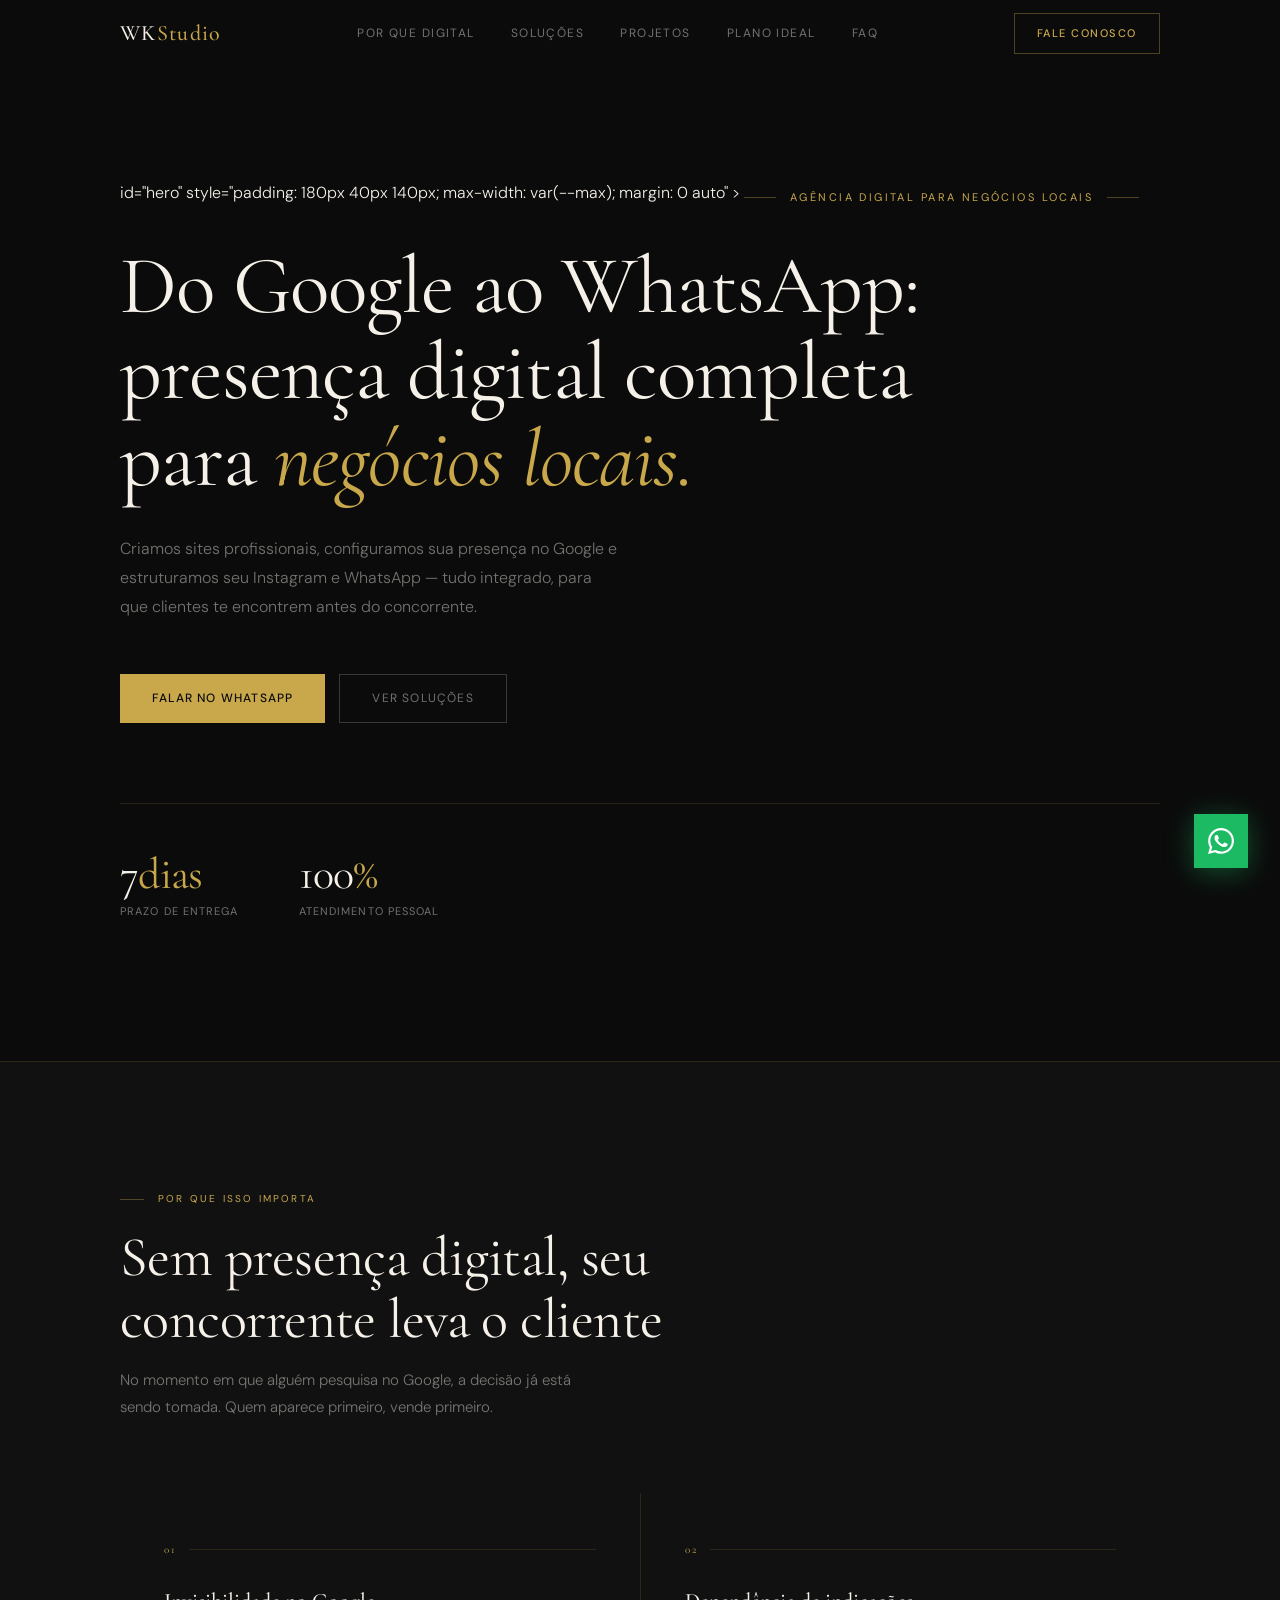
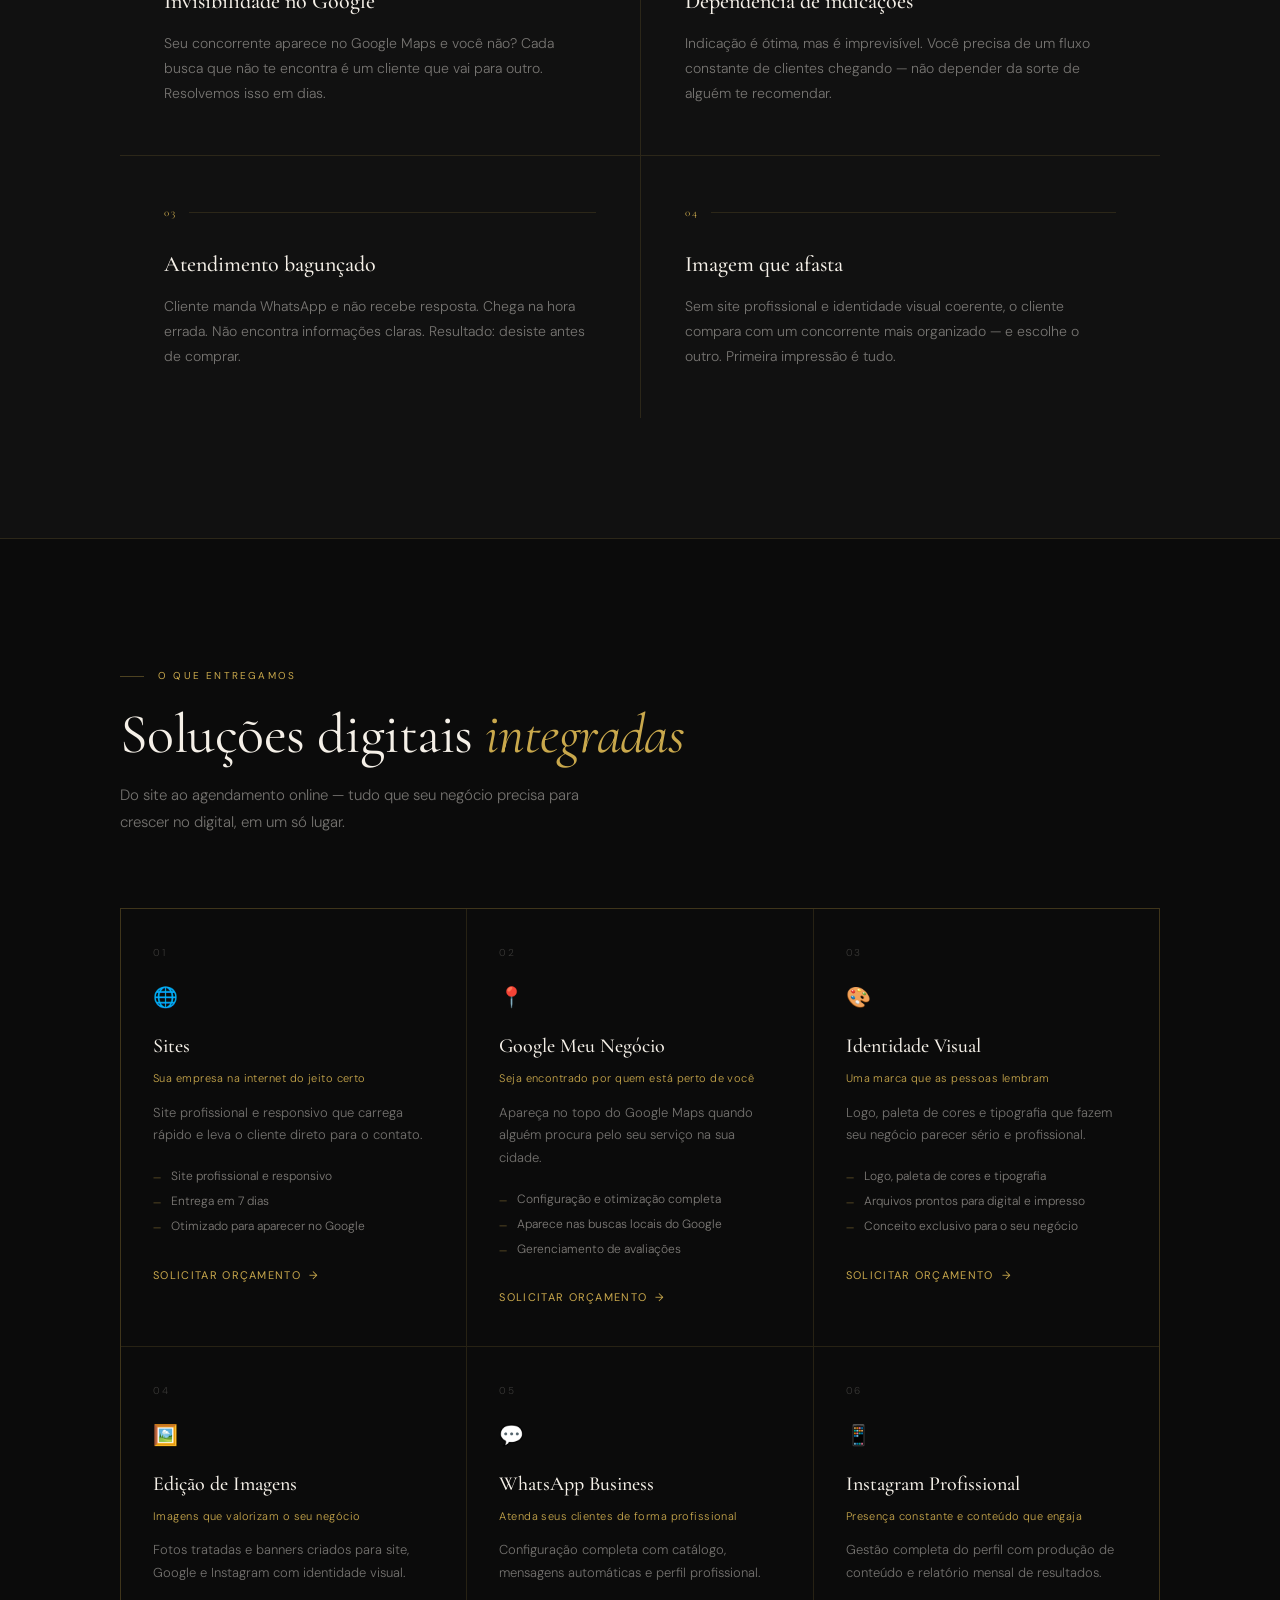
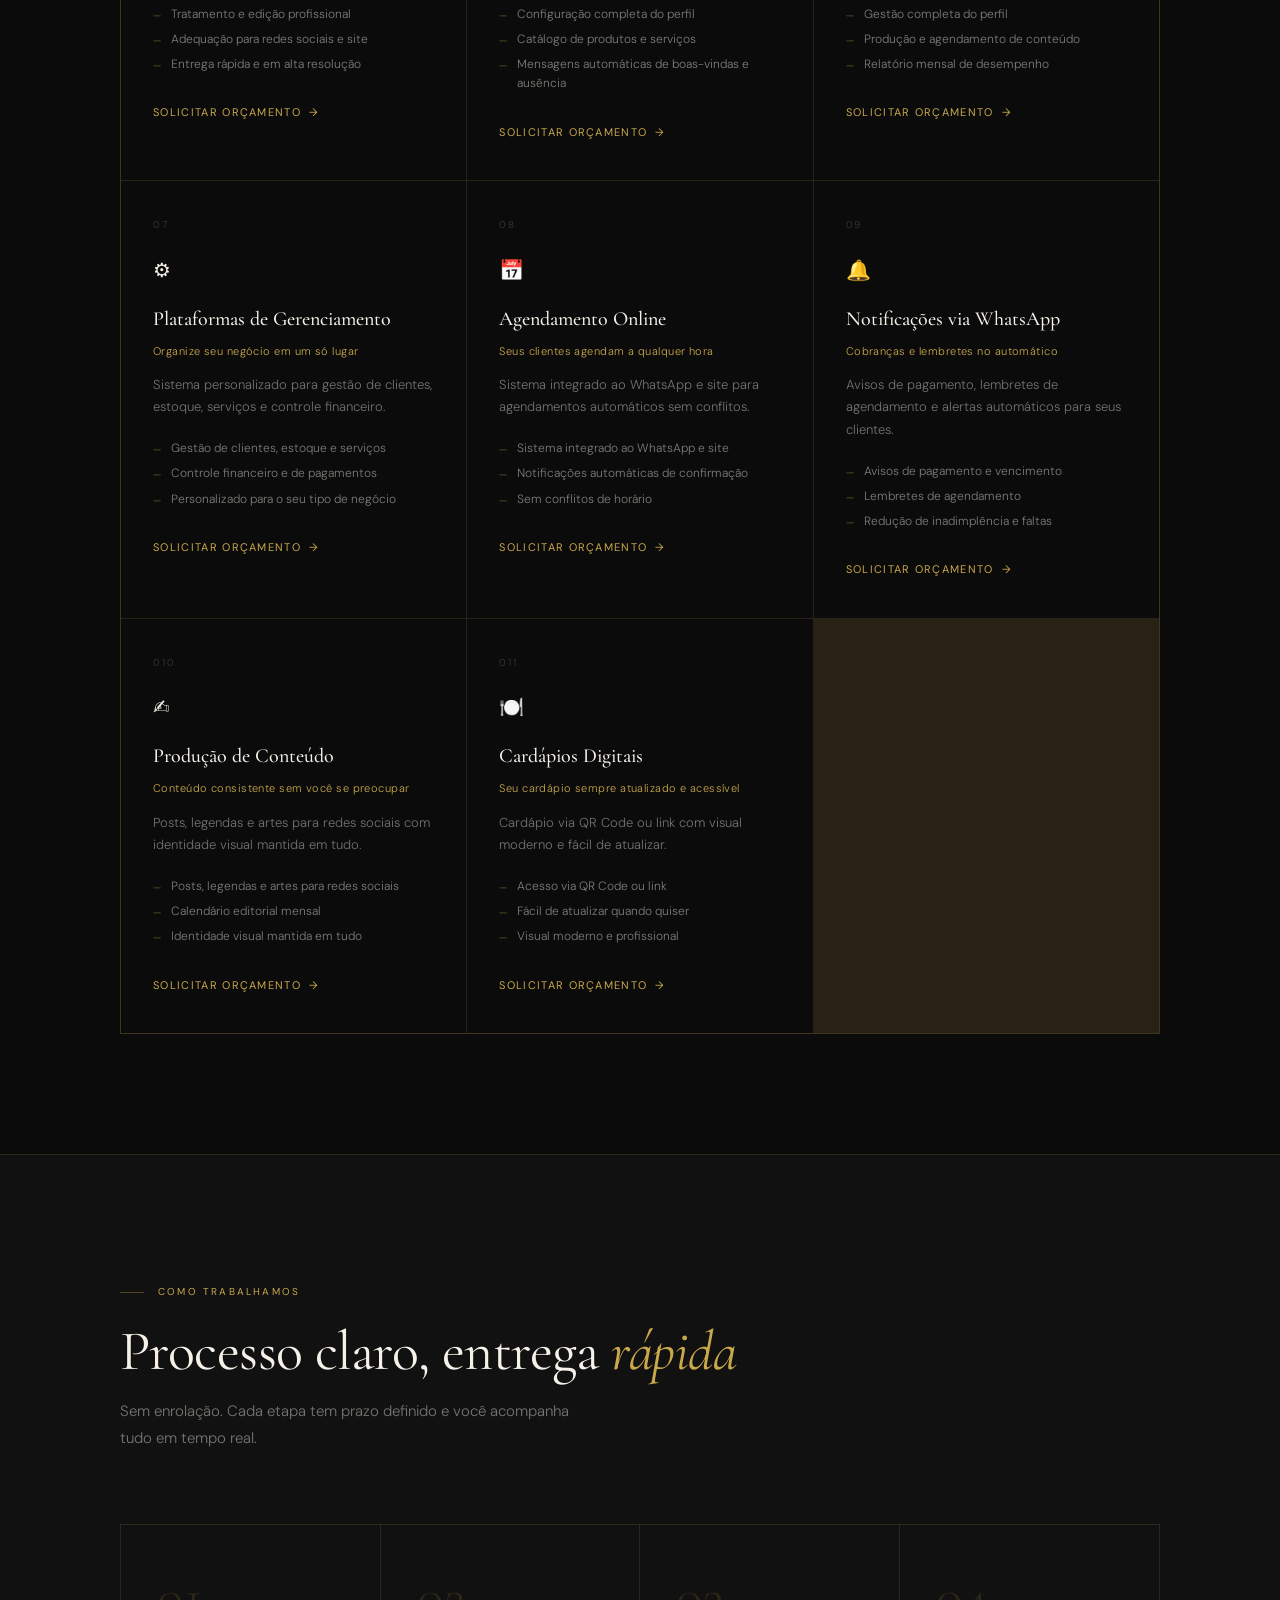
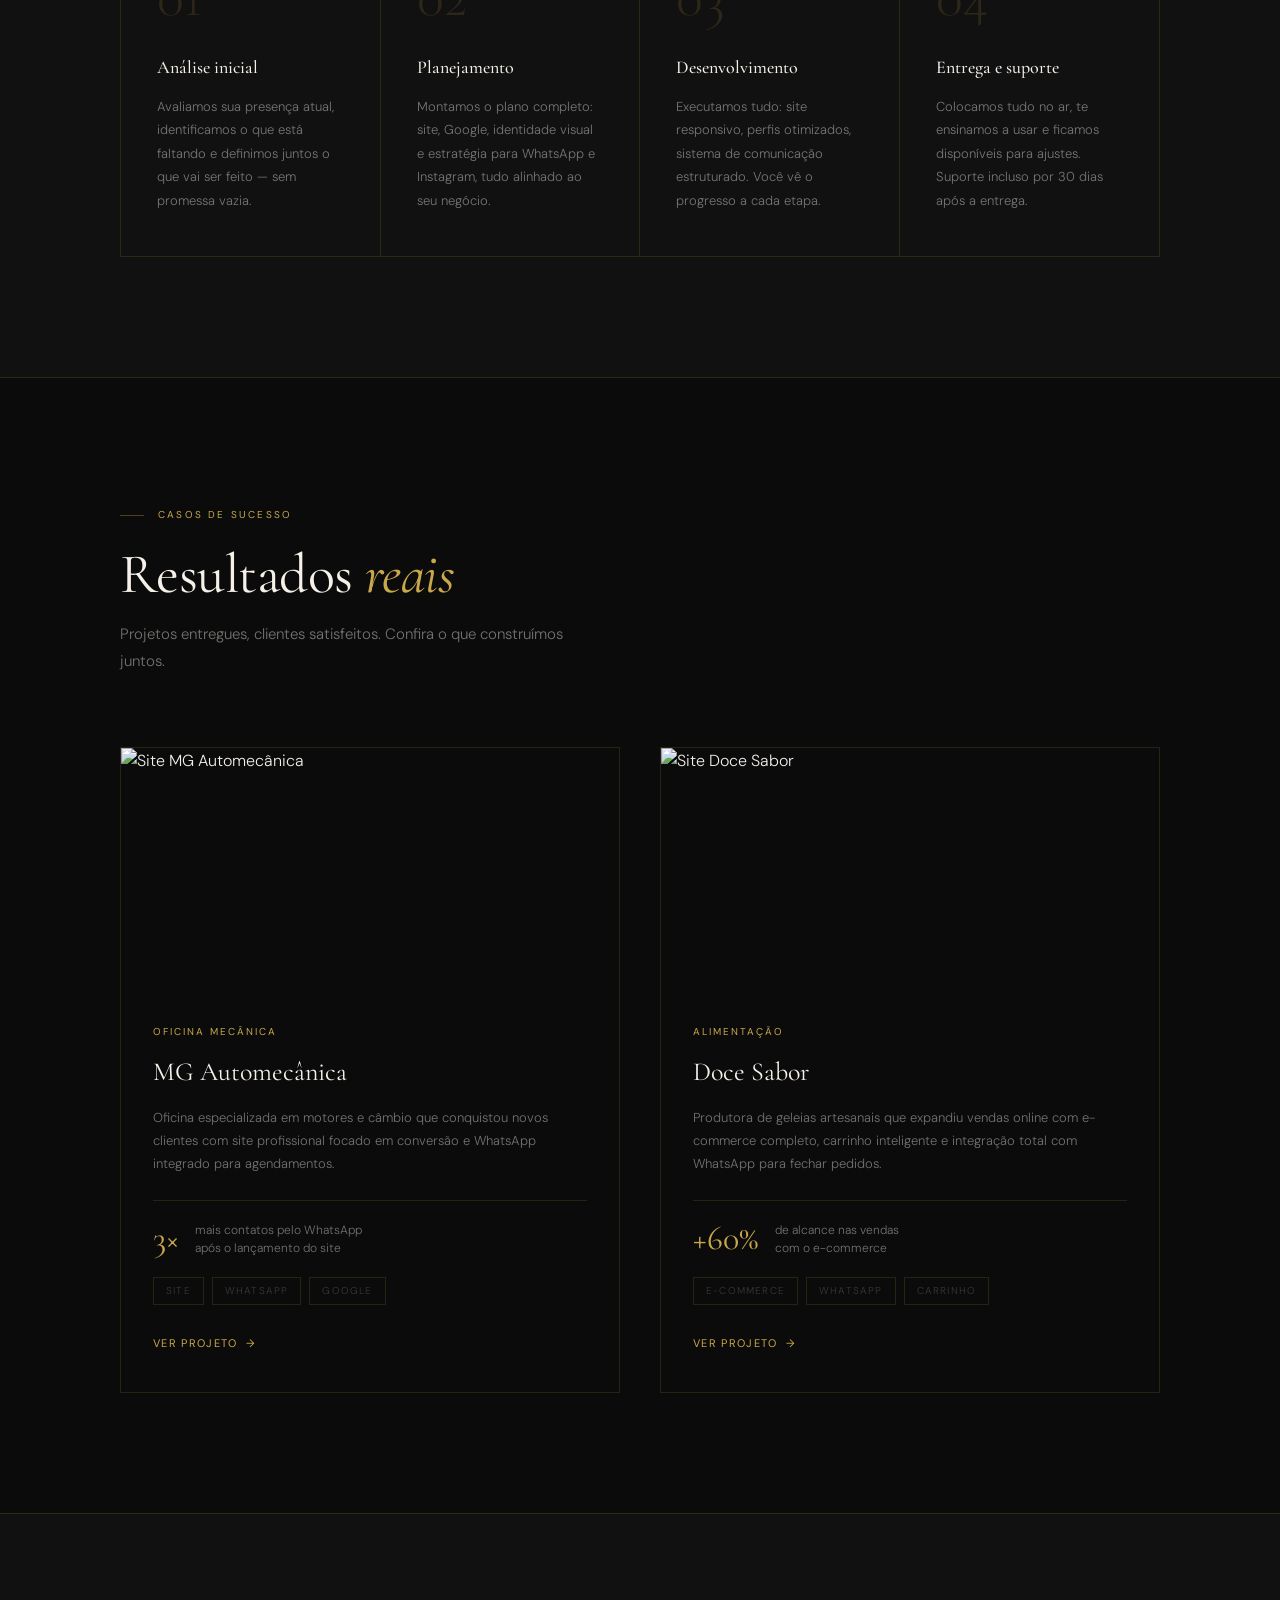
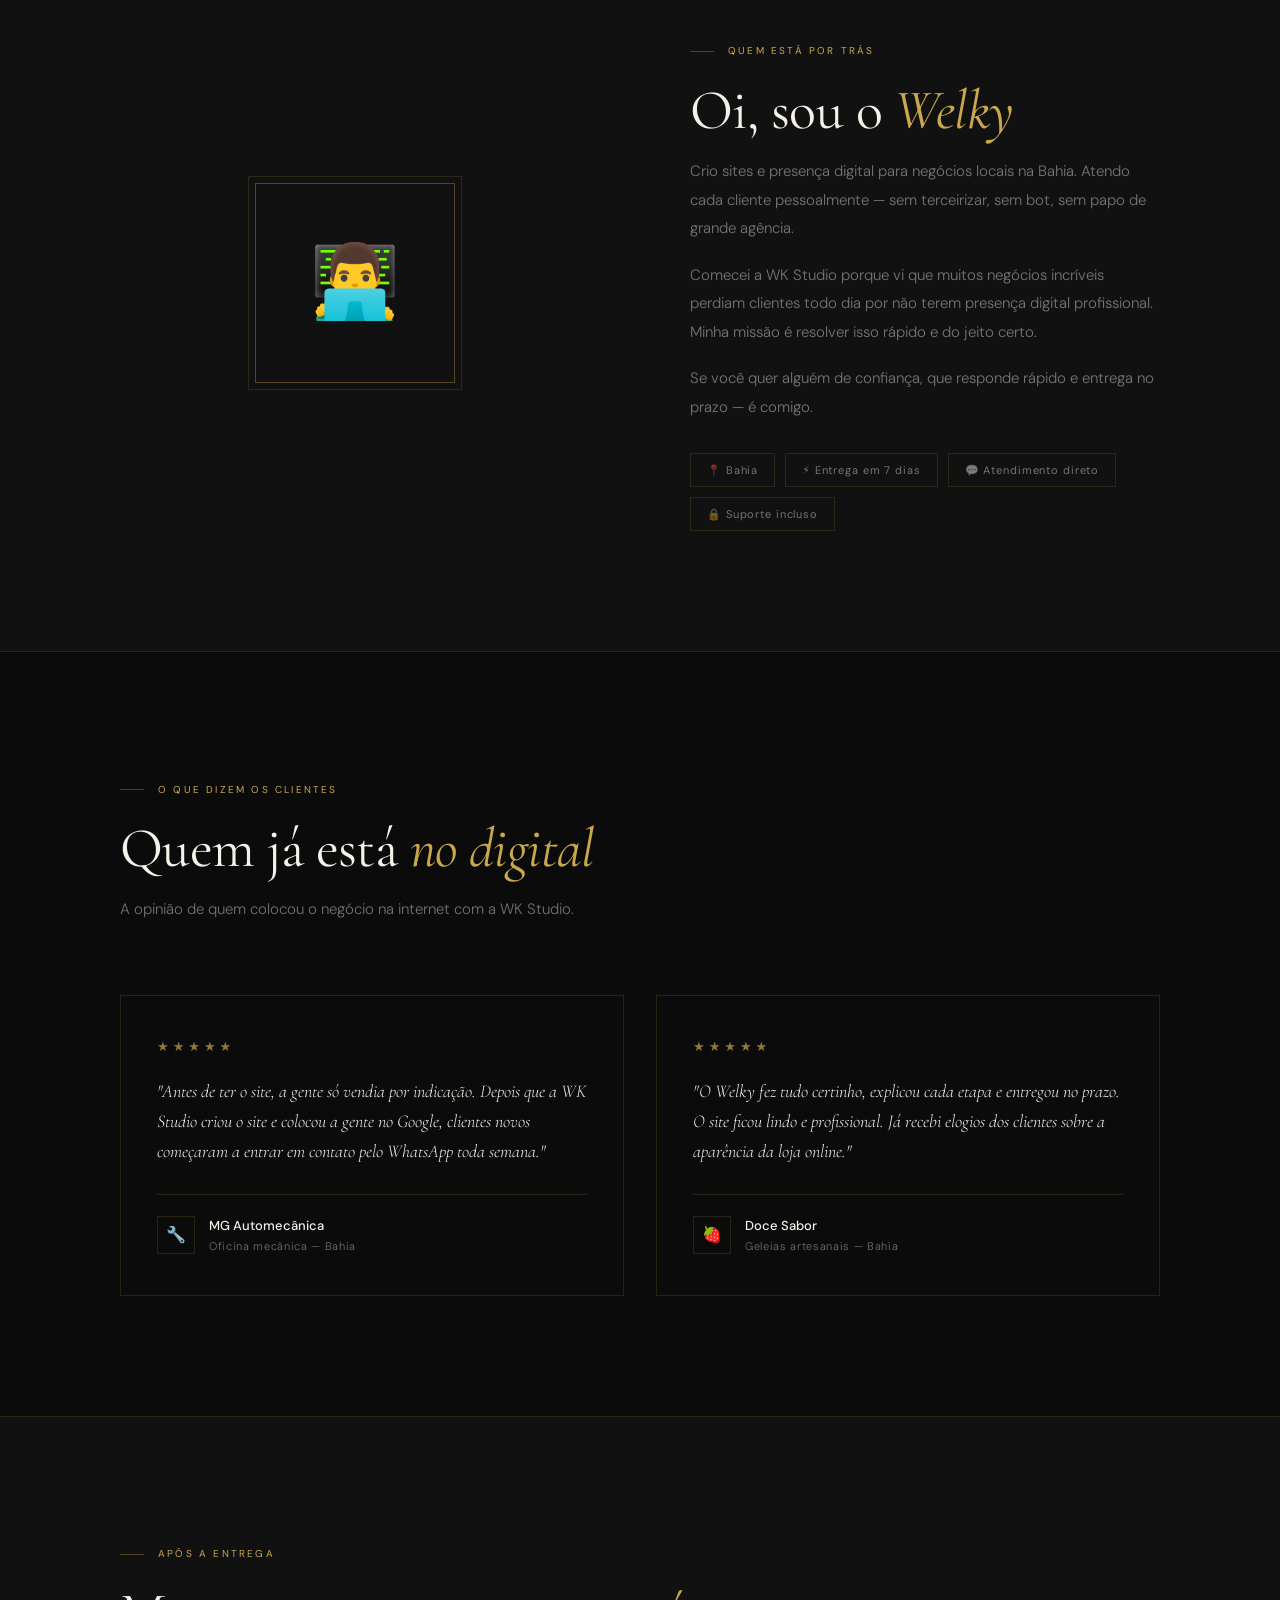
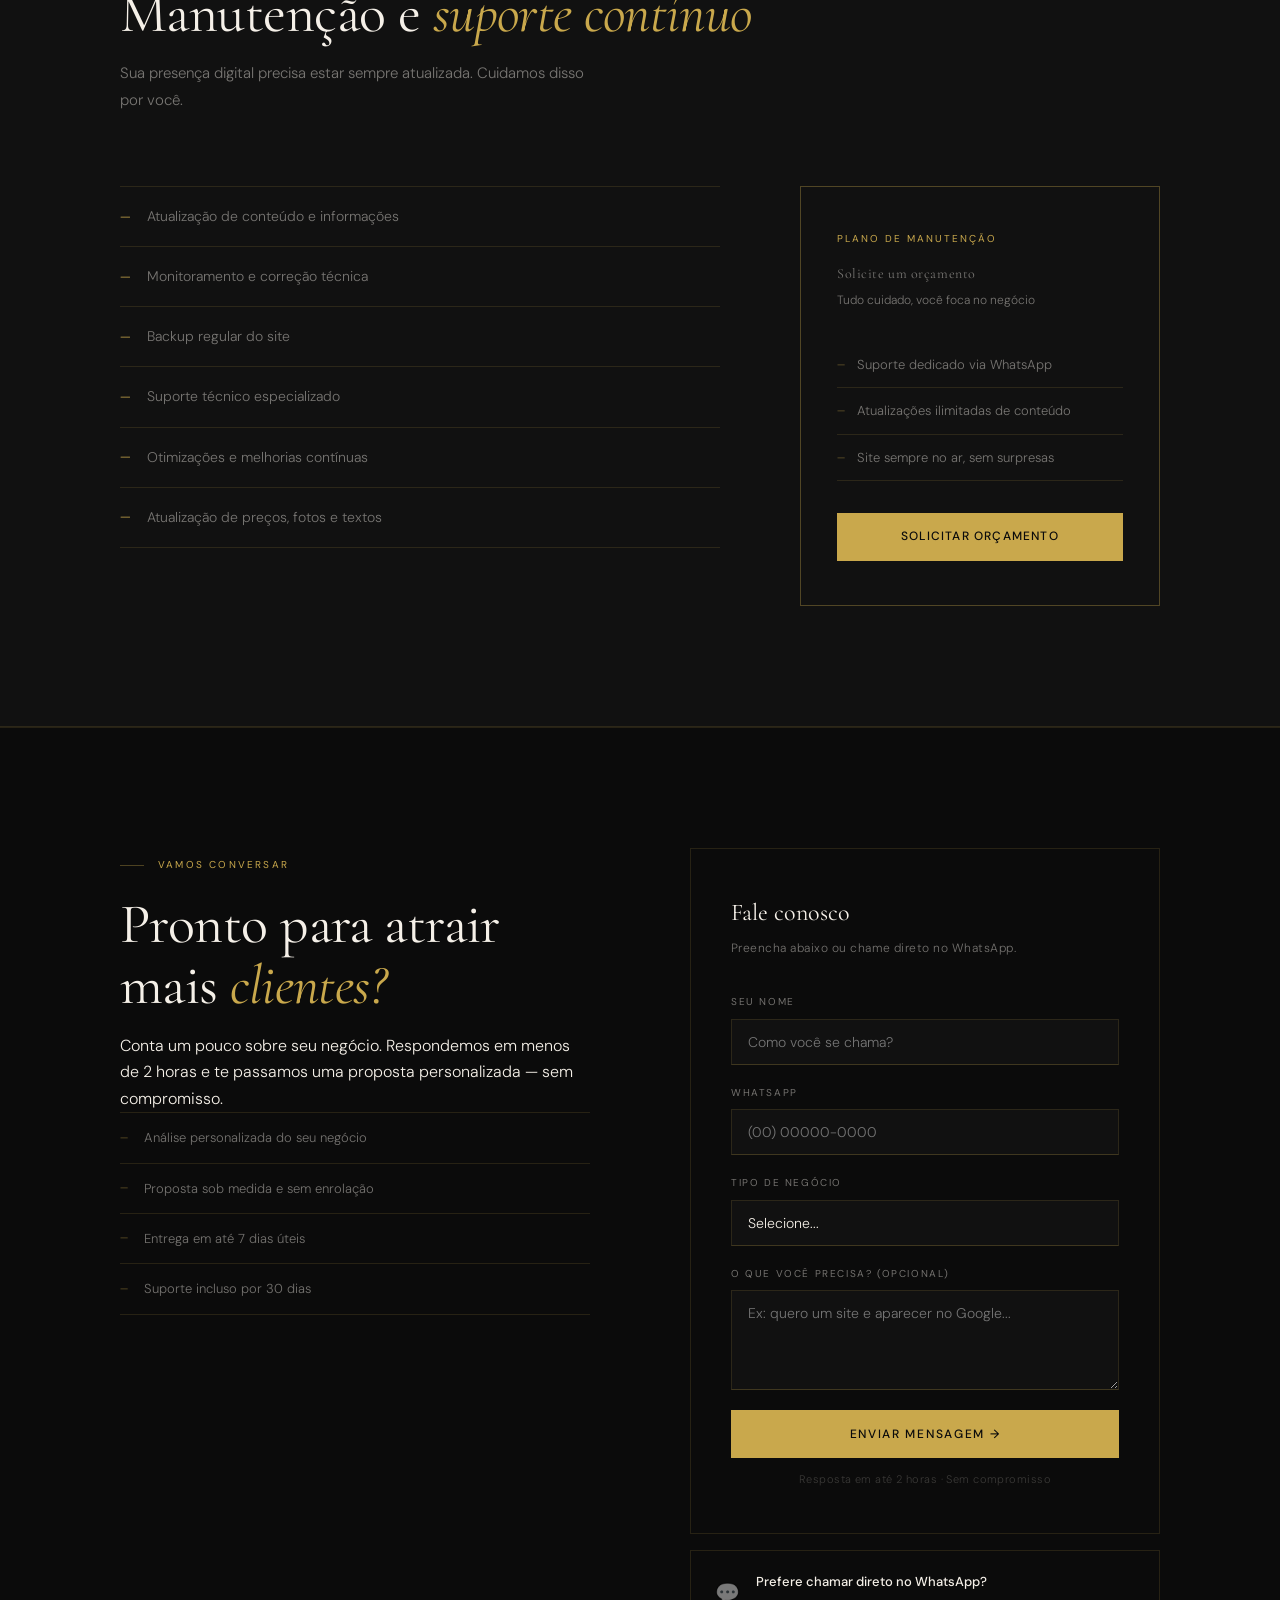
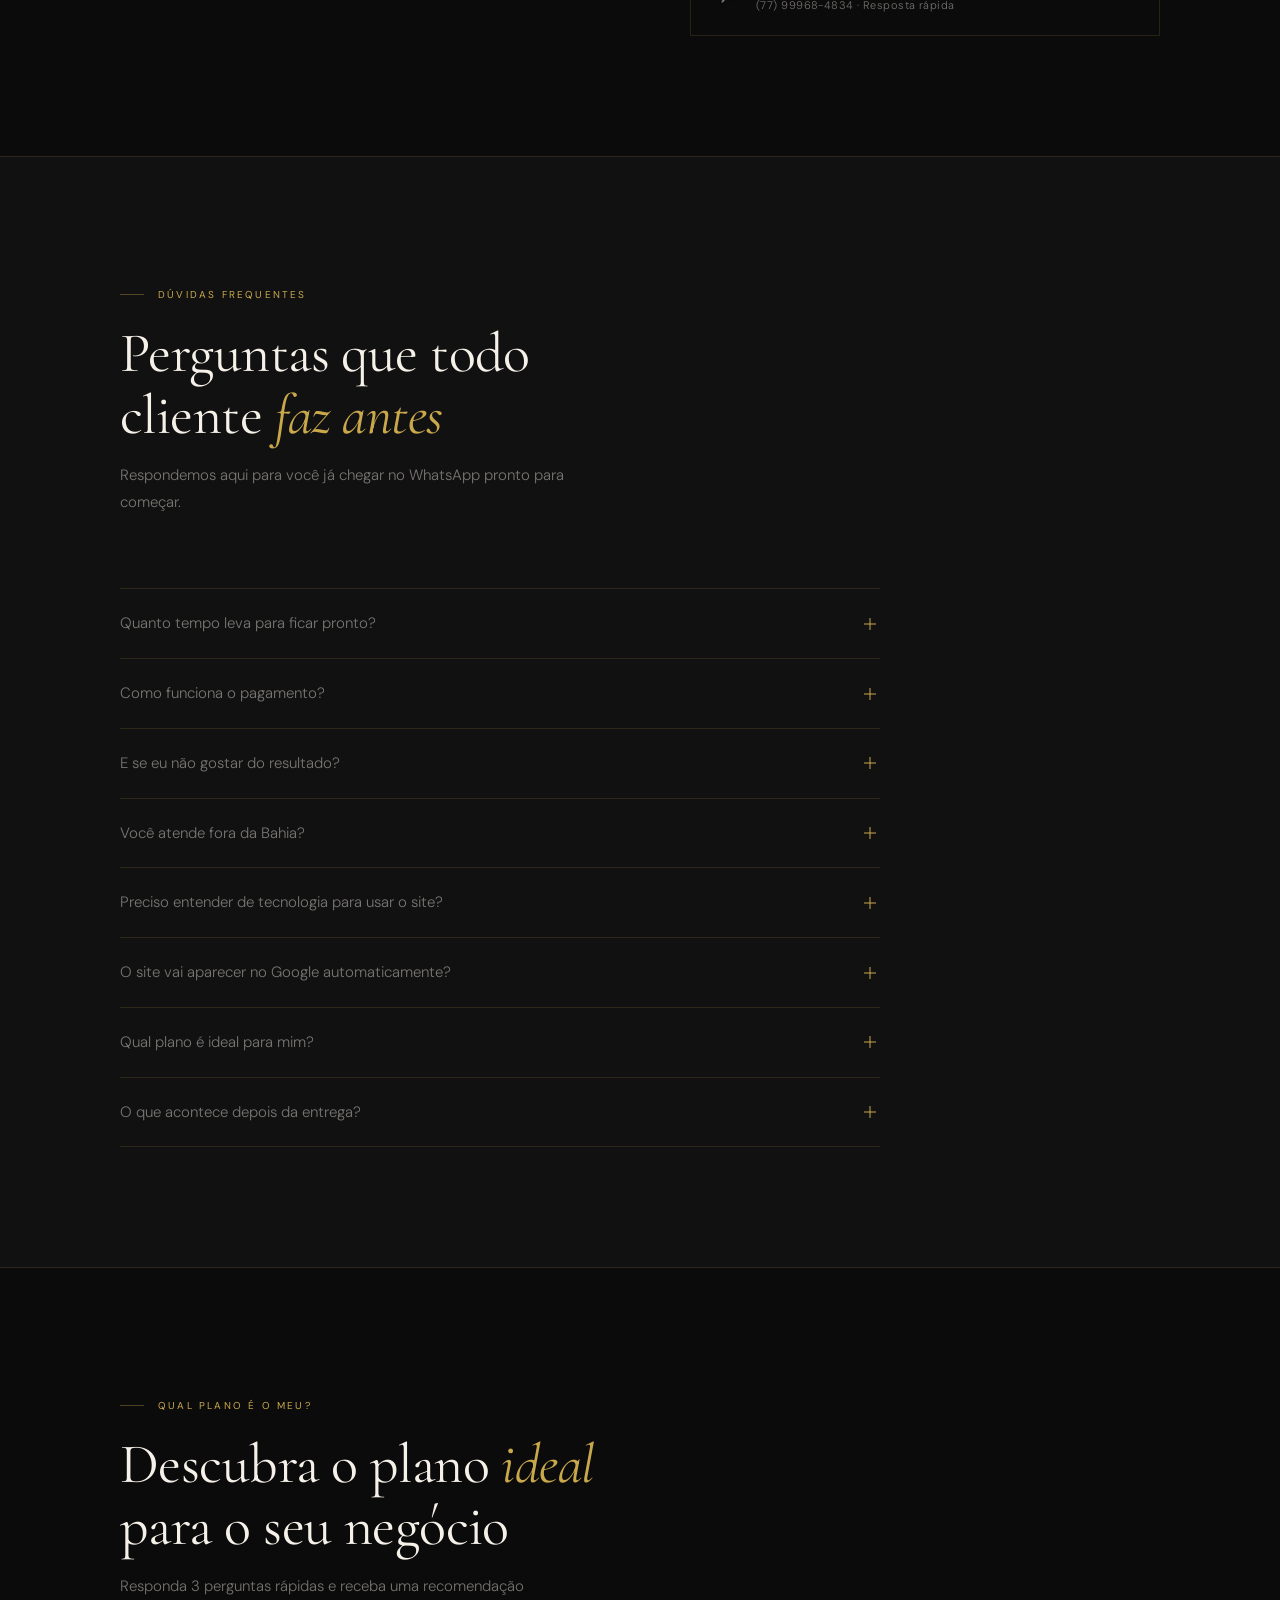
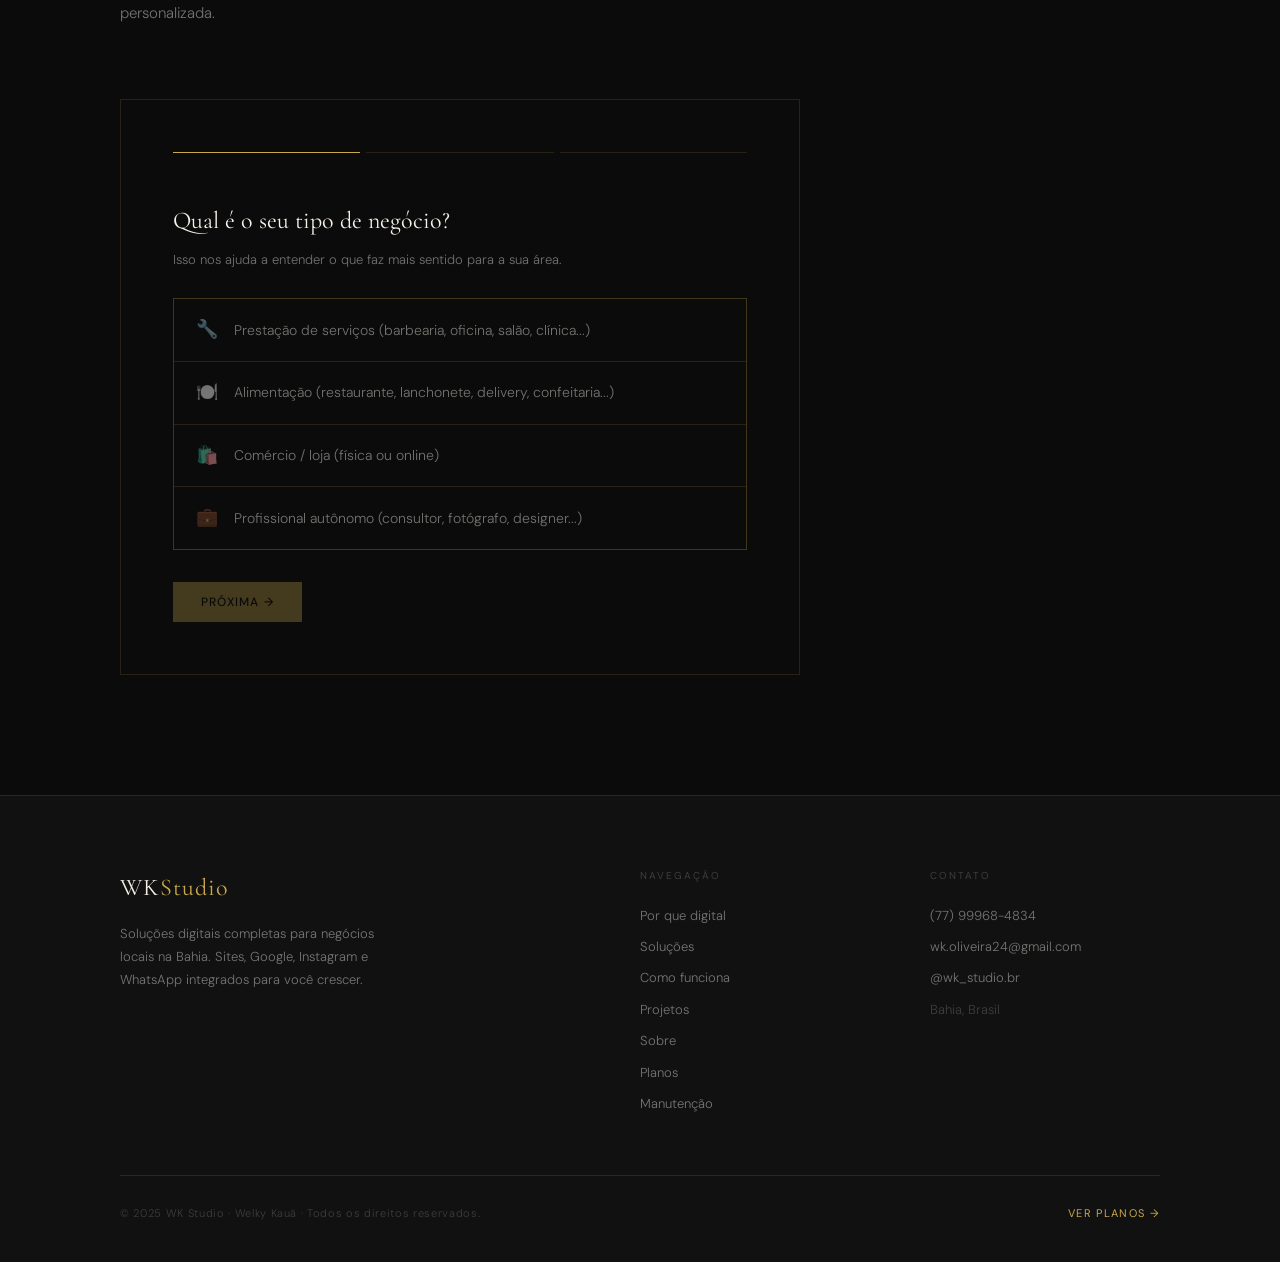
==== index.html @ 12a1be01 "update 1" ====
<!doctype html>
<html lang="pt-BR">
  <head>
    <meta charset="UTF-8" />
    <meta name="viewport" content="width=device-width, initial-scale=1.0" />
    <title>WK Studio — Presença Digital para Negócios Locais</title>
    <meta
      name="description"
      content="Do Google ao WhatsApp: criamos presença digital completa para negócios locais. Sites, Google Meu Negócio, Instagram e WhatsApp em 7 dias. WK Studio — Welky Kauã."
    />
    <meta
      property="og:title"
      content="WK Studio — Presença Digital Completa para Negócios Locais"
    />
    <meta
      property="og:description"
      content="Do Google ao WhatsApp: presença digital completa para negócios locais. Entrega em 7 dias."
    />
    <meta property="og:type" content="website" />
    <meta name="theme-color" content="#0B0B0B" />
    <link rel="preconnect" href="https://fonts.googleapis.com" />
    <link rel="preconnect" href="https://fonts.gstatic.com" crossorigin />
    <link
      href="https://fonts.googleapis.com/css2?family=Cormorant+Garamond:ital,wght@0,300;0,400;0,500;0,600;0,700;1,300;1,400;1,500&family=DM+Sans:ital,opsz,wght@0,9..40,200;0,9..40,300;0,9..40,400;0,9..40,500;0,9..40,600;1,9..40,300;1,9..40,400&display=swap"
      rel="stylesheet"
    />

    <style>
      /* ══════════════════════════════════════════════════
   RESET & ROOT
══════════════════════════════════════════════════ */
      *,
      *::before,
      *::after {
        box-sizing: border-box;
        margin: 0;
        padding: 0;
      }

      html {
        scroll-behavior: smooth;
        font-size: 16px;
      }

      :root {
        --bg: #0b0b0b;
        --bg2: #111111;
        --bg3: #161616;
        --gold: #c9a84c;
        --gold-dim: rgba(201, 168, 76, 0.15);
        --gold-mid: rgba(201, 168, 76, 0.35);
        --white: #f5f0e8;
        --muted: rgba(245, 240, 232, 0.45);
        --dim: rgba(245, 240, 232, 0.2);
        --line: rgba(201, 168, 76, 0.15);
        --ff-title: "Cormorant Garamond", Georgia, serif;
        --ff-body: "DM Sans", system-ui, sans-serif;
        --max: 1120px;
      }

      body {
        background: var(--bg);
        color: var(--white);
        font-family: var(--ff-body);
        overflow-x: hidden;
        line-height: 1.65;
        font-weight: 300;
      }

      a {
        color: inherit;
        text-decoration: none;
      }

      img {
        display: block;
        max-width: 100%;
      }

      .container {
        max-width: var(--max);
        margin: 0 auto;
        padding: 0 40px;
        position: relative;
      }

      @media (max-width: 600px) {
        .container {
          padding: 0 24px;
        }
      }

      /* ══════════════════════════════════════════════════
   SCROLL ANIMATIONS
══════════════════════════════════════════════════ */
      .reveal {
        opacity: 0;
        transform: translateY(28px);
        transition:
          opacity 0.75s cubic-bezier(0.16, 1, 0.3, 1),
          transform 0.75s cubic-bezier(0.16, 1, 0.3, 1);
      }

      .reveal.visible {
        opacity: 1;
        transform: translateY(0);
      }

      .reveal-delay-1 {
        transition-delay: 0.1s;
      }

      .reveal-delay-2 {
        transition-delay: 0.2s;
      }

      .reveal-delay-3 {
        transition-delay: 0.3s;
      }

      .reveal-delay-4 {
        transition-delay: 0.4s;
      }

      /* ══════════════════════════════════════════════════
   NAVIGATION
══════════════════════════════════════════════════ */
      nav {
        position: fixed;
        top: 0;
        left: 0;
        right: 0;
        z-index: 90;
        height: 68px;
        display: flex;
        align-items: center;
        transition:
          background 0.4s,
          backdrop-filter 0.4s,
          border-color 0.4s;
        border-bottom: 1px solid transparent;
      }

      nav.scrolled {
        background: rgba(11, 11, 11, 0.88);
        backdrop-filter: blur(20px);
        border-bottom-color: var(--line);
      }

      .nav-inner {
        width: 100%;
        max-width: var(--max);
        margin: 0 auto;
        padding: 0 40px;
        display: flex;
        align-items: center;
        justify-content: space-between;
        gap: 32px;
      }

      @media (max-width: 600px) {
        .nav-inner {
          padding: 0 24px;
        }
      }

      .nav-logo {
        font-family: var(--ff-title);
        font-size: 22px;
        font-weight: 500;
        letter-spacing: 0.06em;
        color: var(--white);
      }

      .nav-logo em {
        font-style: normal;
        color: var(--gold);
      }

      .nav-links {
        display: flex;
        align-items: center;
        gap: 36px;
      }

      .nav-links a {
        font-size: 12px;
        font-weight: 400;
        letter-spacing: 0.12em;
        text-transform: uppercase;
        color: var(--muted);
        transition: color 0.25s;
      }

      .nav-links a:hover {
        color: var(--white);
      }

      .nav-cta {
        font-size: 11px;
        font-weight: 500;
        letter-spacing: 0.14em;
        text-transform: uppercase;
        padding: 10px 22px;
        border: 1px solid var(--gold-mid);
        color: var(--gold);
        transition:
          background 0.25s,
          color 0.25s;
      }

      .nav-cta:hover {
        background: var(--gold);
        color: var(--bg);
      }

      @media (max-width: 800px) {
        .nav-links {
          display: none;
        }
      }

      /* ══════════════════════════════════════════════════
   HERO
══════════════════════════════════════════════════ */
      #hero {
        padding: 180px 40px 140px;
        max-width: var(--max);
        margin: 0 auto;
        position: relative;
      }

      @media (max-width: 600px) {
        #hero {
          padding: 140px 24px 100px;
        }
      }

      .hero-label {
        display: inline-flex;
        align-items: center;
        gap: 14px;
        font-size: 11px;
        font-weight: 400;
        letter-spacing: 0.22em;
        text-transform: uppercase;
        color: var(--gold);
        margin-bottom: 36px;
        opacity: 0;
        animation: fadeUp 0.8s 0.2s cubic-bezier(0.16, 1, 0.3, 1) forwards;
      }

      .hero-label::before,
      .hero-label::after {
        content: "";
        display: block;
        height: 1px;
        background: var(--gold-mid);
      }

      .hero-label::before {
        width: 32px;
      }

      .hero-label::after {
        width: 32px;
      }

      h1 {
        font-family: var(--ff-title);
        font-size: clamp(42px, 6.5vw, 82px);
        font-weight: 400;
        line-height: 1.06;
        letter-spacing: -0.01em;
        color: var(--white);
        margin-bottom: 32px;
        max-width: 820px;
        opacity: 0;
        animation: fadeUp 0.9s 0.35s cubic-bezier(0.16, 1, 0.3, 1) forwards;
      }

      h1 em {
        font-style: italic;
        color: var(--gold);
      }

      h1 .line-accent {
        color: var(--gold);
        font-style: normal;
      }

      .hero-sub {
        font-size: 16px;
        font-weight: 300;
        color: var(--muted);
        max-width: 500px;
        line-height: 1.8;
        margin-bottom: 52px;
        opacity: 0;
        animation: fadeUp 0.9s 0.5s cubic-bezier(0.16, 1, 0.3, 1) forwards;
      }

      .hero-btns {
        display: flex;
        flex-wrap: wrap;
        gap: 14px;
        margin-bottom: 80px;
        opacity: 0;
        animation: fadeUp 0.9s 0.65s cubic-bezier(0.16, 1, 0.3, 1) forwards;
      }

      .btn-solid {
        display: inline-flex;
        align-items: center;
        gap: 10px;
        padding: 14px 32px;
        background: var(--gold);
        color: #0b0b0b;
        font-size: 12px;
        font-weight: 500;
        letter-spacing: 0.1em;
        text-transform: uppercase;
        transition:
          opacity 0.2s,
          transform 0.2s;
      }

      .btn-solid:hover {
        opacity: 0.88;
        transform: translateY(-1px);
      }

      .btn-outline {
        display: inline-flex;
        align-items: center;
        gap: 10px;
        padding: 14px 32px;
        border: 1px solid var(--dim);
        color: var(--muted);
        font-size: 12px;
        font-weight: 400;
        letter-spacing: 0.1em;
        text-transform: uppercase;
        transition:
          border-color 0.25s,
          color 0.25s;
      }

      .btn-outline:hover {
        border-color: var(--gold-mid);
        color: var(--white);
      }

      .hero-stats {
        display: flex;
        gap: 60px;
        flex-wrap: wrap;
        padding-top: 48px;
        border-top: 1px solid var(--line);
        opacity: 0;
        animation: fadeUp 0.9s 0.8s cubic-bezier(0.16, 1, 0.3, 1) forwards;
      }

      .stat-num {
        font-family: var(--ff-title);
        font-size: 44px;
        font-weight: 400;
        color: var(--white);
        letter-spacing: -0.02em;
        line-height: 1;
      }

      .stat-num span {
        color: var(--gold);
      }

      .stat-label {
        font-size: 11px;
        font-weight: 400;
        letter-spacing: 0.1em;
        text-transform: uppercase;
        color: var(--muted);
        margin-top: 6px;
      }

      /* ══════════════════════════════════════════════════
   SECTION SHARED
══════════════════════════════════════════════════ */
      section {
        padding: 120px 0;
      }

      .s-label {
        display: inline-flex;
        align-items: center;
        gap: 14px;
        font-size: 10px;
        font-weight: 400;
        letter-spacing: 0.22em;
        text-transform: uppercase;
        color: var(--gold);
        margin-bottom: 20px;
      }

      .s-label::before {
        content: "";
        display: block;
        width: 24px;
        height: 1px;
        background: var(--gold-mid);
      }

      h2 {
        font-family: var(--ff-title);
        font-size: clamp(32px, 4.5vw, 56px);
        font-weight: 400;
        line-height: 1.1;
        letter-spacing: -0.01em;
        color: var(--white);
        margin-bottom: 16px;
      }

      h2 em {
        font-style: italic;
        color: var(--gold);
      }

      .s-sub {
        font-size: 15px;
        font-weight: 300;
        color: var(--muted);
        line-height: 1.8;
        max-width: 480px;
        margin-bottom: 72px;
      }

      hr.divider {
        border: none;
        border-top: 1px solid var(--line);
        margin: 0;
      }

      /* ══════════════════════════════════════════════════
   CONTEXTO
══════════════════════════════════════════════════ */
      #contexto {
        background: var(--bg2);
        border-top: 1px solid var(--line);
        border-bottom: 1px solid var(--line);
      }

      .context-grid {
        display: grid;
        grid-template-columns: repeat(2, 1fr);
        gap: 1px;
        background: var(--line);
      }

      @media (max-width: 640px) {
        .context-grid {
          grid-template-columns: 1fr;
        }
      }

      .context-card {
        background: var(--bg2);
        padding: 48px 44px;
      }

      @media (max-width: 600px) {
        .context-card {
          padding: 36px 24px;
        }
      }

      .context-num {
        font-family: var(--ff-title);
        font-size: 11px;
        font-weight: 400;
        letter-spacing: 0.2em;
        text-transform: uppercase;
        color: var(--gold);
        margin-bottom: 24px;
        display: flex;
        align-items: center;
        gap: 12px;
      }

      .context-num::after {
        content: "";
        flex: 1;
        height: 1px;
        background: var(--line);
      }

      .context-card h3 {
        font-family: var(--ff-title);
        font-size: 22px;
        font-weight: 500;
        color: var(--white);
        margin-bottom: 12px;
      }

      .context-card p {
        font-size: 14px;
        font-weight: 300;
        color: var(--muted);
        line-height: 1.8;
      }

      /* ══════════════════════════════════════════════════
   SERVIÇOS
══════════════════════════════════════════════════ */
      #servicos {
        background: var(--bg);
      }

      .serv-grid {
        display: grid;
        grid-template-columns: repeat(3, 1fr);
        gap: 1px;
        background: var(--line);
        border: 1px solid var(--line);
      }

      @media (max-width: 900px) {
        .serv-grid {
          grid-template-columns: repeat(2, 1fr);
        }
      }

      @media (max-width: 560px) {
        .serv-grid {
          grid-template-columns: 1fr;
        }
      }

      .serv-card {
        background: var(--bg);
        padding: 36px 32px;
        position: relative;
        cursor: pointer;
        transition: background 0.3s;
        overflow: hidden;
      }

      .serv-card::after {
        content: "";
        position: absolute;
        bottom: 0;
        left: 0;
        right: 0;
        height: 1px;
        background: var(--gold);
        transform: scaleX(0);
        transform-origin: left;
        transition: transform 0.4s cubic-bezier(0.16, 1, 0.3, 1);
      }

      .serv-card:hover {
        background: var(--bg3);
      }

      .serv-card:hover::after {
        transform: scaleX(1);
      }

      .serv-num {
        font-size: 10px;
        letter-spacing: 0.18em;
        text-transform: uppercase;
        color: var(--dim);
        margin-bottom: 20px;
      }

      .serv-icon {
        font-size: 20px;
        margin-bottom: 16px;
      }

      .serv-name {
        font-family: var(--ff-title);
        font-size: 20px;
        font-weight: 500;
        color: var(--white);
        margin-bottom: 6px;
      }

      .serv-tag {
        font-size: 11px;
        font-weight: 300;
        color: var(--gold);
        margin-bottom: 14px;
        letter-spacing: 0.04em;
      }

      .serv-desc {
        font-size: 13px;
        font-weight: 300;
        color: var(--muted);
        line-height: 1.75;
        margin-bottom: 20px;
      }

      .serv-bullets {
        list-style: none;
        display: flex;
        flex-direction: column;
        gap: 6px;
        margin-bottom: 24px;
      }

      .serv-bullets li {
        font-size: 12px;
        font-weight: 300;
        color: rgba(245, 240, 232, 0.5);
        display: flex;
        align-items: flex-start;
        gap: 10px;
        line-height: 1.6;
      }

      .serv-bullets li::before {
        content: "—";
        color: var(--gold);
        font-size: 10px;
        flex-shrink: 0;
        margin-top: 3px;
        opacity: 0.6;
      }

      .btn-ver {
        display: inline-flex;
        align-items: center;
        gap: 8px;
        font-size: 11px;
        font-weight: 400;
        letter-spacing: 0.12em;
        text-transform: uppercase;
        color: var(--gold);
        border: none;
        background: none;
        cursor: pointer;
        padding: 0;
        font-family: var(--ff-body);
        transition: gap 0.2s;
      }

      .btn-ver:hover {
        gap: 14px;
      }

      .btn-ver::after {
        content: "→";
      }

      /* ══════════════════════════════════════════════════
   PROCESSO
══════════════════════════════════════════════════ */
      #processo {
        background: var(--bg2);
        border-top: 1px solid var(--line);
        border-bottom: 1px solid var(--line);
      }

      .processo-grid {
        display: grid;
        grid-template-columns: repeat(4, 1fr);
        gap: 0;
        border: 1px solid var(--line);
      }

      @media (max-width: 800px) {
        .processo-grid {
          grid-template-columns: repeat(2, 1fr);
        }
      }

      @media (max-width: 480px) {
        .processo-grid {
          grid-template-columns: 1fr;
        }
      }

      .proc-card {
        padding: 44px 36px;
        border-right: 1px solid var(--line);
        position: relative;
      }

      .proc-card:last-child {
        border-right: none;
      }

      @media (max-width: 800px) {
        .proc-card:nth-child(2) {
          border-right: none;
        }

        .proc-card {
          border-bottom: 1px solid var(--line);
        }
      }

      .proc-num {
        font-family: var(--ff-title);
        font-size: 56px;
        font-weight: 300;
        color: var(--line);
        line-height: 1;
        margin-bottom: 28px;
      }

      .proc-card h3 {
        font-family: var(--ff-title);
        font-size: 18px;
        font-weight: 500;
        color: var(--white);
        margin-bottom: 12px;
      }

      .proc-card p {
        font-size: 13px;
        font-weight: 300;
        color: var(--muted);
        line-height: 1.8;
      }

      /* ══════════════════════════════════════════════════
   PROJETOS
══════════════════════════════════════════════════ */
      #projetos {
        background: var(--bg);
      }

      .proj-grid {
        display: grid;
        grid-template-columns: repeat(2, 1fr);
        gap: 40px;
      }

      @media (max-width: 640px) {
        .proj-grid {
          grid-template-columns: 1fr;
        }
      }

      .proj-card {
        border: 1px solid var(--line);
        overflow: hidden;
        transition: border-color 0.35s;
      }

      .proj-card:hover {
        border-color: var(--gold-mid);
      }

      .proj-img {
        width: 100%;
        height: 240px;
        object-fit: cover;
        filter: grayscale(20%);
        transition:
          filter 0.4s,
          transform 0.5s;
      }

      .proj-card:hover .proj-img {
        filter: grayscale(0%);
        transform: scale(1.03);
      }

      .proj-img-wrap {
        overflow: hidden;
      }

      .proj-body {
        padding: 36px 32px;
      }

      .proj-cat {
        font-size: 10px;
        font-weight: 400;
        letter-spacing: 0.2em;
        text-transform: uppercase;
        color: var(--gold);
        margin-bottom: 10px;
      }

      .proj-card h3 {
        font-family: var(--ff-title);
        font-size: 26px;
        font-weight: 400;
        color: var(--white);
        margin-bottom: 12px;
      }

      .proj-card p {
        font-size: 13px;
        font-weight: 300;
        color: var(--muted);
        line-height: 1.8;
        margin-bottom: 24px;
      }

      .proj-result {
        display: flex;
        align-items: center;
        gap: 16px;
        border-top: 1px solid var(--line);
        padding-top: 20px;
        margin-bottom: 20px;
      }

      .proj-result-num {
        font-family: var(--ff-title);
        font-size: 34px;
        font-weight: 400;
        color: var(--gold);
        line-height: 1;
      }

      .proj-result-label {
        font-size: 12px;
        font-weight: 300;
        color: var(--muted);
        line-height: 1.5;
      }

      .proj-tags {
        display: flex;
        flex-wrap: wrap;
        gap: 8px;
        margin-bottom: 24px;
      }

      .proj-tag {
        font-size: 10px;
        letter-spacing: 0.12em;
        text-transform: uppercase;
        padding: 5px 12px;
        border: 1px solid var(--line);
        color: var(--dim);
      }

      .btn-proj {
        display: inline-flex;
        align-items: center;
        gap: 8px;
        font-size: 11px;
        font-weight: 400;
        letter-spacing: 0.12em;
        text-transform: uppercase;
        color: var(--gold);
        transition: gap 0.2s;
      }

      .btn-proj:hover {
        gap: 14px;
      }

      .btn-proj::after {
        content: "→";
      }

      /* ══════════════════════════════════════════════════
   SOBRE
══════════════════════════════════════════════════ */
      #sobre {
        background: var(--bg2);
        border-top: 1px solid var(--line);
        border-bottom: 1px solid var(--line);
      }

      .sobre-inner {
        display: grid;
        grid-template-columns: 1fr 1fr;
        gap: 100px;
        align-items: center;
      }

      @media (max-width: 760px) {
        .sobre-inner {
          grid-template-columns: 1fr;
          gap: 52px;
        }
      }

      .sobre-avatar-wrap {
        display: flex;
        justify-content: center;
      }

      .sobre-avatar {
        width: 200px;
        height: 200px;
        border: 1px solid var(--gold-mid);
        display: flex;
        align-items: center;
        justify-content: center;
        font-size: 72px;
        position: relative;
      }

      .sobre-avatar::before {
        content: "";
        position: absolute;
        inset: -8px;
        border: 1px solid var(--line);
        pointer-events: none;
      }

      .sobre-text p {
        font-size: 15px;
        font-weight: 300;
        color: var(--muted);
        line-height: 1.9;
        margin-bottom: 18px;
      }

      .sobre-badges {
        display: flex;
        flex-wrap: wrap;
        gap: 10px;
        margin-top: 32px;
      }

      .sobre-badge {
        font-size: 11px;
        font-weight: 400;
        letter-spacing: 0.08em;
        padding: 7px 16px;
        border: 1px solid var(--line);
        color: var(--muted);
      }

      /* ══════════════════════════════════════════════════
   DEPOIMENTOS
══════════════════════════════════════════════════ */
      #depoimentos {
        background: var(--bg);
      }

      .dep-grid {
        display: grid;
        grid-template-columns: repeat(2, 1fr);
        gap: 32px;
      }

      @media (max-width: 600px) {
        .dep-grid {
          grid-template-columns: 1fr;
        }
      }

      .dep-card {
        border: 1px solid var(--line);
        padding: 40px 36px;
      }

      .dep-stars {
        color: var(--gold);
        font-size: 13px;
        letter-spacing: 4px;
        margin-bottom: 20px;
        opacity: 0.7;
      }

      .dep-text {
        font-family: var(--ff-title);
        font-size: 18px;
        font-weight: 300;
        font-style: italic;
        color: var(--white);
        line-height: 1.65;
        margin-bottom: 28px;
      }

      .dep-divider {
        border: none;
        border-top: 1px solid var(--line);
        margin-bottom: 20px;
      }

      .dep-author {
        display: flex;
        align-items: center;
        gap: 14px;
      }

      .dep-avatar {
        width: 38px;
        height: 38px;
        border: 1px solid var(--line);
        display: flex;
        align-items: center;
        justify-content: center;
        font-size: 16px;
        flex-shrink: 0;
      }

      .dep-name {
        font-size: 13px;
        font-weight: 500;
        color: var(--white);
      }

      .dep-role {
        font-size: 11px;
        font-weight: 300;
        color: var(--muted);
        letter-spacing: 0.06em;
      }

      /* ══════════════════════════════════════════════════
   MANUTENÇÃO
══════════════════════════════════════════════════ */
      #manutencao {
        background: var(--bg2);
        border-top: 1px solid var(--line);
        border-bottom: 1px solid var(--line);
      }

      .man-inner {
        display: grid;
        grid-template-columns: 1fr 360px;
        gap: 80px;
        align-items: start;
      }

      @media (max-width: 840px) {
        .man-inner {
          grid-template-columns: 1fr;
          gap: 48px;
        }
      }

      .man-list {
        display: flex;
        flex-direction: column;
        gap: 0;
      }

      .man-item {
        display: flex;
        align-items: center;
        gap: 16px;
        font-size: 14px;
        font-weight: 300;
        color: var(--muted);
        padding: 18px 0;
        border-bottom: 1px solid var(--line);
      }

      .man-item:first-child {
        border-top: 1px solid var(--line);
      }

      .man-check {
        color: var(--gold);
        font-size: 13px;
        flex-shrink: 0;
      }

      .man-plan {
        border: 1px solid var(--gold-mid);
        padding: 44px 36px;
      }

      .man-plan-label {
        font-size: 10px;
        font-weight: 400;
        letter-spacing: 0.2em;
        text-transform: uppercase;
        color: var(--gold);
        margin-bottom: 14px;
      }

      .man-plan-price {
        font-family: var(--ff-title);
        font-size: 14px;
        font-weight: 400;
        color: var(--muted);
        margin-bottom: 6px;
        letter-spacing: 0.04em;
      }

      .man-plan-sub {
        font-size: 12px;
        font-weight: 300;
        color: var(--muted);
        margin-bottom: 32px;
        line-height: 1.6;
      }

      .man-plan-items {
        display: flex;
        flex-direction: column;
        gap: 0;
        margin-bottom: 32px;
      }

      .man-plan-item {
        font-size: 13px;
        font-weight: 300;
        color: var(--muted);
        display: flex;
        gap: 12px;
        align-items: flex-start;
        padding: 12px 0;
        border-bottom: 1px solid var(--line);
      }

      .man-plan-item::before {
        content: "—";
        color: var(--gold);
        font-size: 10px;
        flex-shrink: 0;
        margin-top: 3px;
        opacity: 0.6;
      }

      /* ══════════════════════════════════════════════════
   CONTATO
══════════════════════════════════════════════════ */
      #contato {
        background: var(--bg);
        border-top: 1px solid var(--line);
      }

      .contato-inner {
        display: grid;
        grid-template-columns: 1fr 1fr;
        gap: 100px;
        align-items: start;
      }

      @media (max-width: 840px) {
        .contato-inner {
          grid-template-columns: 1fr;
          gap: 52px;
        }
      }

      .contato-left p {
        font-size: 15px;
        font-weight: 300;
        color: var(--muted);
        line-height: 1.85;
        margin-bottom: 36px;
      }

      .contato-perks {
        display: flex;
        flex-direction: column;
        gap: 0;
      }

      .contato-perk {
        display: flex;
        align-items: center;
        gap: 16px;
        font-size: 13px;
        font-weight: 300;
        color: var(--muted);
        padding: 14px 0;
        border-bottom: 1px solid var(--line);
      }

      .contato-perk:first-child {
        border-top: 1px solid var(--line);
      }

      .contato-perk::before {
        content: "—";
        color: var(--gold);
        font-size: 10px;
        flex-shrink: 0;
        opacity: 0.6;
      }

      .contato-form {
        border: 1px solid var(--line);
        padding: 44px 40px;
      }

      @media (max-width: 600px) {
        .contato-form {
          padding: 32px 24px;
        }
      }

      .form-title {
        font-family: var(--ff-title);
        font-size: 24px;
        font-weight: 400;
        color: var(--white);
        margin-bottom: 6px;
      }

      .form-sub {
        font-size: 12px;
        font-weight: 300;
        color: var(--muted);
        margin-bottom: 36px;
        letter-spacing: 0.04em;
      }

      .form-group {
        display: flex;
        flex-direction: column;
        gap: 8px;
        margin-bottom: 20px;
      }

      .form-label {
        font-size: 10px;
        font-weight: 400;
        letter-spacing: 0.16em;
        text-transform: uppercase;
        color: var(--muted);
      }

      .form-input,
      .form-select,
      .form-textarea {
        background: var(--bg2);
        border: 1px solid var(--line);
        border-bottom-color: rgba(201, 168, 76, 0.25);
        padding: 13px 16px;
        font-size: 14px;
        font-weight: 300;
        color: var(--white);
        font-family: var(--ff-body);
        transition: border-color 0.25s;
        outline: none;
        width: 100%;
        border-radius: 0;
      }

      .form-input:focus,
      .form-select:focus,
      .form-textarea:focus {
        border-color: var(--gold-mid);
      }

      .form-select {
        appearance: none;
        cursor: pointer;
      }

      .form-textarea {
        resize: vertical;
        min-height: 100px;
      }

      .form-btn {
        width: 100%;
        padding: 16px;
        background: var(--gold);
        color: var(--bg);
        border: none;
        font-size: 12px;
        font-weight: 500;
        letter-spacing: 0.14em;
        text-transform: uppercase;
        font-family: var(--ff-body);
        cursor: pointer;
        transition: opacity 0.2s;
        display: flex;
        align-items: center;
        justify-content: center;
        gap: 10px;
      }

      .form-btn:hover {
        opacity: 0.88;
      }

      .form-note {
        font-size: 11px;
        color: var(--dim);
        text-align: center;
        margin-top: 12px;
        letter-spacing: 0.04em;
      }

      .whatsapp-direct {
        display: flex;
        align-items: center;
        gap: 16px;
        border: 1px solid var(--line);
        padding: 20px 24px;
        margin-top: 16px;
        color: var(--muted);
        font-size: 13px;
        transition: border-color 0.25s;
      }

      .whatsapp-direct:hover {
        border-color: rgba(37, 211, 102, 0.3);
      }

      .wa-icon {
        font-size: 20px;
        flex-shrink: 0;
      }

      .wa-text strong {
        display: block;
        font-weight: 500;
        color: var(--white);
        font-size: 13px;
        margin-bottom: 2px;
      }

      .wa-text span {
        color: var(--muted);
        font-size: 11px;
        letter-spacing: 0.04em;
      }

      /* ══════════════════════════════════════════════════
   FAQ
══════════════════════════════════════════════════ */
      #faq {
        background: var(--bg2);
        border-top: 1px solid var(--line);
        border-bottom: 1px solid var(--line);
      }

      .faq-list {
        display: flex;
        flex-direction: column;
        max-width: 760px;
      }

      .faq-item {
        border-bottom: 1px solid var(--line);
      }

      .faq-item:first-child {
        border-top: 1px solid var(--line);
      }

      .faq-q {
        display: flex;
        align-items: center;
        justify-content: space-between;
        gap: 20px;
        padding: 22px 0;
        cursor: pointer;
        font-size: 15px;
        font-weight: 300;
        color: var(--muted);
        user-select: none;
        transition: color 0.25s;
      }

      .faq-q:hover {
        color: var(--white);
      }

      .faq-item.open .faq-q {
        color: var(--white);
      }

      .faq-icon {
        width: 20px;
        height: 20px;
        flex-shrink: 0;
        position: relative;
        color: var(--gold);
      }

      .faq-icon::before,
      .faq-icon::after {
        content: "";
        position: absolute;
        background: var(--gold);
        transition:
          transform 0.3s,
          opacity 0.3s;
      }

      .faq-icon::before {
        width: 12px;
        height: 1px;
        top: 50%;
        left: 50%;
        transform: translate(-50%, -50%);
      }

      .faq-icon::after {
        width: 1px;
        height: 12px;
        top: 50%;
        left: 50%;
        transform: translate(-50%, -50%);
      }

      .faq-item.open .faq-icon::after {
        transform: translate(-50%, -50%) rotate(90deg);
        opacity: 0;
      }

      .faq-a {
        max-height: 0;
        overflow: hidden;
        transition:
          max-height 0.4s cubic-bezier(0.4, 0, 0.2, 1),
          padding 0.3s;
        font-size: 14px;
        font-weight: 300;
        color: var(--muted);
        line-height: 1.85;
        padding: 0;
      }

      .faq-item.open .faq-a {
        max-height: 300px;
        padding-bottom: 22px;
      }

      /* ══════════════════════════════════════════════════
   CALCULADORA
══════════════════════════════════════════════════ */
      #calculadora {
        background: var(--bg);
      }

      .calc-wrap {
        border: 1px solid var(--line);
        padding: 52px;
        max-width: 680px;
      }

      @media (max-width: 600px) {
        .calc-wrap {
          padding: 32px 24px;
        }
      }

      .calc-progress {
        display: flex;
        gap: 6px;
        margin-bottom: 48px;
      }

      .calc-prog-step {
        flex: 1;
        height: 1px;
        background: var(--line);
        transition: background 0.4s;
      }

      .calc-prog-step.done {
        background: var(--gold);
      }

      .calc-step {
        display: none;
        animation: fadeUp 0.4s ease;
      }

      .calc-step.active {
        display: block;
      }

      .calc-q {
        font-family: var(--ff-title);
        font-size: 24px;
        font-weight: 400;
        color: var(--white);
        margin-bottom: 8px;
      }

      .calc-hint {
        font-size: 13px;
        font-weight: 300;
        color: var(--muted);
        margin-bottom: 28px;
      }

      .calc-options {
        display: flex;
        flex-direction: column;
        gap: 1px;
        background: var(--line);
        border: 1px solid var(--line);
      }

      .calc-opt {
        display: flex;
        align-items: center;
        gap: 16px;
        padding: 16px 20px;
        background: var(--bg);
        cursor: pointer;
        transition: background 0.2s;
        font-size: 14px;
        font-weight: 300;
        color: var(--muted);
        border-left: 2px solid transparent;
        transition:
          border-color 0.2s,
          color 0.2s,
          background 0.2s;
      }

      .calc-opt:hover {
        background: var(--bg3);
        color: var(--white);
      }

      .calc-opt.selected {
        border-left-color: var(--gold);
        background: var(--bg3);
        color: var(--white);
      }

      .calc-opt-icon {
        font-size: 18px;
        flex-shrink: 0;
      }

      .calc-nav {
        display: flex;
        gap: 12px;
        margin-top: 32px;
      }

      .calc-btn-back {
        padding: 12px 24px;
        border: 1px solid var(--line);
        font-size: 12px;
        font-weight: 400;
        letter-spacing: 0.1em;
        text-transform: uppercase;
        color: var(--muted);
        background: transparent;
        cursor: pointer;
        font-family: var(--ff-body);
        transition:
          border-color 0.2s,
          color 0.2s;
      }

      .calc-btn-back:hover {
        border-color: var(--gold-mid);
        color: var(--white);
      }

      .calc-btn-next {
        padding: 12px 28px;
        background: var(--gold);
        color: var(--bg);
        border: none;
        font-size: 12px;
        font-weight: 500;
        letter-spacing: 0.1em;
        text-transform: uppercase;
        cursor: pointer;
        font-family: var(--ff-body);
        transition: opacity 0.2s;
      }

      .calc-btn-next:hover {
        opacity: 0.88;
      }

      .calc-btn-next:disabled {
        opacity: 0.3;
        cursor: not-allowed;
      }

      .calc-result {
        display: none;
        animation: fadeUp 0.5s ease;
      }

      .calc-result.show {
        display: block;
      }

      .calc-result-badge {
        display: inline-flex;
        align-items: center;
        gap: 12px;
        font-size: 10px;
        font-weight: 400;
        letter-spacing: 0.2em;
        text-transform: uppercase;
        color: var(--gold);
        margin-bottom: 14px;
      }

      .calc-result-badge::before {
        content: "";
        display: block;
        width: 20px;
        height: 1px;
        background: var(--gold-mid);
      }

      .calc-result-plan {
        font-family: var(--ff-title);
        font-size: 32px;
        font-weight: 400;
        color: var(--white);
        margin-bottom: 10px;
      }

      .calc-result-why {
        font-size: 14px;
        font-weight: 300;
        color: var(--muted);
        line-height: 1.8;
        margin-bottom: 28px;
      }

      .calc-result-price {
        font-size: 13px;
        font-weight: 400;
        color: var(--muted);
        margin-bottom: 24px;
        letter-spacing: 0.04em;
      }

      .calc-result-items {
        display: flex;
        flex-direction: column;
        gap: 0;
        margin-bottom: 32px;
        border: 1px solid var(--line);
      }

      .calc-result-item {
        font-size: 13px;
        font-weight: 300;
        color: var(--muted);
        display: flex;
        align-items: flex-start;
        gap: 12px;
        padding: 12px 16px;
        border-bottom: 1px solid var(--line);
      }

      .calc-result-item:last-child {
        border-bottom: none;
      }

      .calc-result-item::before {
        content: "—";
        color: var(--gold);
        font-size: 10px;
        flex-shrink: 0;
        margin-top: 3px;
        opacity: 0.6;
      }

      .calc-result-btns {
        display: flex;
        gap: 12px;
        flex-wrap: wrap;
      }

      .calc-restart {
        font-size: 11px;
        color: var(--dim);
        cursor: pointer;
        margin-top: 16px;
        letter-spacing: 0.08em;
      }

      .calc-restart:hover {
        color: var(--muted);
      }

      /* ══════════════════════════════════════════════════
   FOOTER
══════════════════════════════════════════════════ */
      footer {
        background: var(--bg2);
        border-top: 1px solid var(--line);
        padding: 72px 0 40px;
      }

      .footer-inner {
        display: grid;
        grid-template-columns: 2fr 1fr 1fr;
        gap: 60px;
        margin-bottom: 60px;
      }

      @media (max-width: 640px) {
        .footer-inner {
          grid-template-columns: 1fr;
          gap: 40px;
        }
      }

      .footer-brand-name {
        font-family: var(--ff-title);
        font-size: 24px;
        font-weight: 400;
        color: var(--white);
        margin-bottom: 14px;
        letter-spacing: 0.04em;
      }

      .footer-brand-name em {
        font-style: normal;
        color: var(--gold);
      }

      .footer-brand-desc {
        font-size: 13px;
        font-weight: 300;
        color: var(--muted);
        line-height: 1.8;
        max-width: 260px;
      }

      .footer-col-title {
        font-size: 10px;
        font-weight: 400;
        letter-spacing: 0.2em;
        text-transform: uppercase;
        color: var(--dim);
        margin-bottom: 20px;
      }

      .footer-links {
        display: flex;
        flex-direction: column;
        gap: 10px;
      }

      .footer-links a {
        font-size: 13px;
        font-weight: 300;
        color: var(--muted);
        transition: color 0.2s;
      }

      .footer-links a:hover {
        color: var(--gold);
      }

      .footer-bottom {
        border-top: 1px solid var(--line);
        padding-top: 28px;
        display: flex;
        align-items: center;
        justify-content: space-between;
        flex-wrap: wrap;
        gap: 10px;
      }

      .footer-copy {
        font-size: 11px;
        font-weight: 300;
        color: var(--dim);
        letter-spacing: 0.06em;
      }

      .footer-plans-link {
        font-size: 11px;
        font-weight: 400;
        letter-spacing: 0.12em;
        text-transform: uppercase;
        color: var(--gold);
      }

      /* ══════════════════════════════════════════════════
   MODAL
══════════════════════════════════════════════════ */
      .modal-overlay {
        position: fixed;
        inset: 0;
        background: rgba(0, 0, 0, 0.85);
        backdrop-filter: blur(8px);
        z-index: 100;
        display: flex;
        align-items: center;
        justify-content: center;
        padding: 24px;
        opacity: 0;
        pointer-events: none;
        transition: opacity 0.3s;
      }

      .modal-overlay.open {
        opacity: 1;
        pointer-events: all;
      }

      .modal {
        background: var(--bg2);
        border: 1px solid var(--line);
        max-width: 560px;
        width: 100%;
        padding: 48px;
        position: relative;
        transform: translateY(24px) scale(0.98);
        transition: transform 0.35s cubic-bezier(0.16, 1, 0.3, 1);
        max-height: 90vh;
        overflow-y: auto;
      }

      @media (max-width: 600px) {
        .modal {
          padding: 32px 24px;
        }
      }

      .modal-overlay.open .modal {
        transform: translateY(0) scale(1);
      }

      .modal-close {
        position: absolute;
        top: 20px;
        right: 20px;
        width: 30px;
        height: 30px;
        border: 1px solid var(--line);
        display: flex;
        align-items: center;
        justify-content: center;
        cursor: pointer;
        color: var(--muted);
        font-size: 14px;
        background: transparent;
        transition:
          border-color 0.2s,
          color 0.2s;
      }

      .modal-close:hover {
        border-color: var(--gold-mid);
        color: var(--white);
      }

      .modal-icon {
        font-size: 28px;
        margin-bottom: 20px;
      }

      .modal-name {
        font-family: var(--ff-title);
        font-size: 28px;
        font-weight: 400;
        color: var(--white);
        margin-bottom: 6px;
      }

      .modal-tagline {
        font-size: 12px;
        font-weight: 300;
        color: var(--gold);
        margin-bottom: 20px;
        letter-spacing: 0.04em;
      }

      .modal-desc {
        font-size: 14px;
        font-weight: 300;
        color: var(--muted);
        line-height: 1.85;
        margin-bottom: 28px;
        padding-bottom: 28px;
        border-bottom: 1px solid var(--line);
      }

      .modal-section-title {
        font-size: 10px;
        font-weight: 400;
        letter-spacing: 0.2em;
        text-transform: uppercase;
        color: var(--dim);
        margin-bottom: 14px;
      }

      .modal-included {
        list-style: none;
        display: flex;
        flex-direction: column;
        margin-bottom: 24px;
        border: 1px solid var(--line);
      }

      .modal-included li {
        font-size: 13px;
        font-weight: 300;
        color: var(--muted);
        display: flex;
        align-items: flex-start;
        gap: 12px;
        padding: 12px 16px;
        border-bottom: 1px solid var(--line);
        line-height: 1.6;
      }

      .modal-included li:last-child {
        border-bottom: none;
      }

      .modal-included li::before {
        content: "—";
        color: var(--gold);
        font-size: 10px;
        flex-shrink: 0;
        margin-top: 3px;
        opacity: 0.6;
      }

      .modal-meta {
        display: flex;
        gap: 10px;
        flex-wrap: wrap;
        margin-bottom: 28px;
      }

      .modal-tag {
        font-size: 11px;
        padding: 6px 14px;
        border: 1px solid var(--line);
        color: var(--muted);
        letter-spacing: 0.06em;
      }

      .mt-prazo {
        border-color: var(--line);
        color: var(--muted);
      }

      .mt-tipo {
        border-color: var(--gold-dim);
        color: var(--gold);
      }

      .modal-cta {
        display: flex;
        align-items: center;
        justify-content: center;
        gap: 10px;
        width: 100%;
        padding: 16px;
        background: var(--gold);
        color: var(--bg);
        border: none;
        font-size: 12px;
        font-weight: 500;
        letter-spacing: 0.14em;
        text-transform: uppercase;
        cursor: pointer;
        transition: opacity 0.2s;
        font-family: var(--ff-body);
        text-decoration: none;
      }

      .modal-cta:hover {
        opacity: 0.88;
      }

      .modal::-webkit-scrollbar {
        width: 3px;
      }

      .modal::-webkit-scrollbar-thumb {
        background: var(--line);
      }

      /* ══════════════════════════════════════════════════
   WHATSAPP FLOAT
══════════════════════════════════════════════════ */
      .wa-float {
        position: fixed;
        bottom: 32px;
        right: 32px;
        z-index: 200;
        display: flex;
        flex-direction: column;
        align-items: flex-end;
        gap: 12px;
      }

      .wa-float-bubble {
        background: #1dba64;
        width: 54px;
        height: 54px;
        display: flex;
        align-items: center;
        justify-content: center;
        cursor: pointer;
        box-shadow: 0 4px 28px rgba(29, 186, 100, 0.4);
        transition:
          transform 0.25s,
          box-shadow 0.25s;
        animation: waBounce 4s 2s infinite;
      }

      .wa-float-bubble:hover {
        transform: scale(1.08);
        box-shadow: 0 8px 36px rgba(29, 186, 100, 0.55);
      }

      .wa-float-bubble svg {
        width: 26px;
        height: 26px;
        fill: #fff;
      }

      .wa-float-tip {
        background: var(--bg2);
        border: 1px solid var(--line);
        padding: 12px 16px;
        font-size: 13px;
        color: var(--white);
        white-space: nowrap;
        box-shadow: 0 4px 24px rgba(0, 0, 0, 0.4);
        display: none;
        animation: fadeIn 0.3s ease;
      }

      .wa-float-tip strong {
        display: block;
        font-weight: 500;
        font-size: 13px;
        margin-bottom: 2px;
      }

      .wa-float-tip span {
        color: var(--muted);
        font-size: 11px;
        font-weight: 300;
      }

      .wa-float:hover .wa-float-tip {
        display: block;
      }

      @keyframes waBounce {
        0%,
        100% {
          transform: translateY(0);
        }

        50% {
          transform: translateY(-5px);
        }
      }

      @keyframes fadeIn {
        from {
          opacity: 0;
          transform: translateY(4px);
        }

        to {
          opacity: 1;
          transform: translateY(0);
        }
      }

      @keyframes fadeUp {
        from {
          opacity: 0;
          transform: translateY(24px);
        }

        to {
          opacity: 1;
          transform: translateY(0);
        }
      }
    </style>
  </head>

  <body>
    <!-- ══ NAV ══ -->
    <nav id="main-nav">
      <div class="nav-inner">
        <a class="nav-logo" href="#hero">WK<em>Studio</em></a>
        <div class="nav-links">
          <a href="#contexto">Por que digital</a>
          <a href="#servicos">Soluções</a>
          <a href="#projetos">Projetos</a>
          <a href="#calculadora">Plano ideal</a>
          <a href="#faq">FAQ</a>
        </div>
        <a
          class="nav-cta"
          href="https://wa.me/5577999684834?text=Olá!+Vim+pelo+site+e+quero+saber+mais+sobre+os+planos+da+WK+Studio."
          target="_blank"
          >Fale conosco</a
        >
      </div>
    </nav>

    <!-- ══ HERO ══ -->
    <section id="hero" style="padding: 0">
      <div
        style="padding: 180px 40px 140px; max-width: var(--max); margin: 0 auto"
      >
        id="hero" style="padding: 180px 40px 140px; max-width: var(--max);
        margin: 0 auto" >
        <div class="hero-label">Agência digital para negócios locais</div>
        <h1>
          Do Google ao WhatsApp:<br />presença digital completa<br />para
          <em>negócios locais.</em>
        </h1>
        <p class="hero-sub">
          Criamos sites profissionais, configuramos sua presença no Google e
          estruturamos seu Instagram e WhatsApp — tudo integrado, para que
          clientes te encontrem antes do concorrente.
        </p>
        <div class="hero-btns">
          <a
            class="btn-solid"
            href="https://wa.me/5577999684834?text=Olá!+Quero+saber+mais+sobre+os+planos+da+WK+Studio."
            target="_blank"
            >Falar no WhatsApp</a
          >
          <a class="btn-outline" href="#servicos">Ver soluções</a>
        </div>
        <div class="hero-stats">
          <div class="stat-item">
            <div class="stat-num">7<span>dias</span></div>
            <div class="stat-label">prazo de entrega</div>
          </div>
          <div class="stat-item">
            <div class="stat-num">100<span>%</span></div>
            <div class="stat-label">atendimento pessoal</div>
          </div>
        </div>
      </div>
    </section>

    <!-- ══ CONTEXTO ══ -->
    <section id="contexto">
      <div class="container">
        <div class="s-label reveal">Por que isso importa</div>
        <h2 class="reveal">
          Sem presença digital, seu<br />concorrente leva o cliente
        </h2>
        <p class="s-sub reveal">
          No momento em que alguém pesquisa no Google, a decisão já está sendo
          tomada. Quem aparece primeiro, vende primeiro.
        </p>
        <div class="context-grid">
          <div class="context-card reveal">
            <div class="context-num">01</div>
            <h3>Invisibilidade no Google</h3>
            <p>
              Seu concorrente aparece no Google Maps e você não? Cada busca que
              não te encontra é um cliente que vai para outro. Resolvemos isso
              em dias.
            </p>
          </div>
          <div class="context-card reveal reveal-delay-1">
            <div class="context-num">02</div>
            <h3>Dependência de indicações</h3>
            <p>
              Indicação é ótima, mas é imprevisível. Você precisa de um fluxo
              constante de clientes chegando — não depender da sorte de alguém
              te recomendar.
            </p>
          </div>
          <div class="context-card reveal reveal-delay-2">
            <div class="context-num">03</div>
            <h3>Atendimento bagunçado</h3>
            <p>
              Cliente manda WhatsApp e não recebe resposta. Chega na hora
              errada. Não encontra informações claras. Resultado: desiste antes
              de comprar.
            </p>
          </div>
          <div class="context-card reveal reveal-delay-3">
            <div class="context-num">04</div>
            <h3>Imagem que afasta</h3>
            <p>
              Sem site profissional e identidade visual coerente, o cliente
              compara com um concorrente mais organizado — e escolhe o outro.
              Primeira impressão é tudo.
            </p>
          </div>
        </div>
      </div>
    </section>

    <!-- ══ SERVIÇOS ══ -->
    <section id="servicos">
      <div class="container">
        <div class="s-label reveal">O que entregamos</div>
        <h2 class="reveal">Soluções digitais <em>integradas</em></h2>
        <p class="s-sub reveal">
          Do site ao agendamento online — tudo que seu negócio precisa para
          crescer no digital, em um só lugar.
        </p>
        <div class="serv-grid reveal" id="serv-grid"></div>
      </div>
    </section>

    <!-- ══ PROCESSO ══ -->
    <section id="processo">
      <div class="container">
        <div class="s-label reveal">Como trabalhamos</div>
        <h2 class="reveal">Processo claro, entrega <em>rápida</em></h2>
        <p class="s-sub reveal">
          Sem enrolação. Cada etapa tem prazo definido e você acompanha tudo em
          tempo real.
        </p>
        <div class="processo-grid reveal">
          <div class="proc-card">
            <div class="proc-num">01</div>
            <h3>Análise inicial</h3>
            <p>
              Avaliamos sua presença atual, identificamos o que está faltando e
              definimos juntos o que vai ser feito — sem promessa vazia.
            </p>
          </div>
          <div class="proc-card">
            <div class="proc-num">02</div>
            <h3>Planejamento</h3>
            <p>
              Montamos o plano completo: site, Google, identidade visual e
              estratégia para WhatsApp e Instagram, tudo alinhado ao seu
              negócio.
            </p>
          </div>
          <div class="proc-card">
            <div class="proc-num">03</div>
            <h3>Desenvolvimento</h3>
            <p>
              Executamos tudo: site responsivo, perfis otimizados, sistema de
              comunicação estruturado. Você vê o progresso a cada etapa.
            </p>
          </div>
          <div class="proc-card">
            <div class="proc-num">04</div>
            <h3>Entrega e suporte</h3>
            <p>
              Colocamos tudo no ar, te ensinamos a usar e ficamos disponíveis
              para ajustes. Suporte incluso por 30 dias após a entrega.
            </p>
          </div>
        </div>
      </div>
    </section>

    <!-- ══ PROJETOS ══ -->
    <section id="projetos">
      <div class="container">
        <div class="s-label reveal">Casos de sucesso</div>
        <h2 class="reveal">Resultados <em>reais</em></h2>
        <p class="s-sub reveal">
          Projetos entregues, clientes satisfeitos. Confira o que construímos
          juntos.
        </p>
        <div class="proj-grid">
          <div class="proj-card reveal">
            <div class="proj-img-wrap">
              <img
                class="proj-img"
                src="https://wk-studioooo.vercel.app/mg-automecanica-card.jpg"
                alt="Site MG Automecânica"
                loading="lazy"
              />
            </div>
            <div class="proj-body">
              <div class="proj-cat">Oficina Mecânica</div>
              <h3>MG Automecânica</h3>
              <p>
                Oficina especializada em motores e câmbio que conquistou novos
                clientes com site profissional focado em conversão e WhatsApp
                integrado para agendamentos.
              </p>
              <div class="proj-result">
                <div class="proj-result-num">3×</div>
                <div class="proj-result-label">
                  mais contatos pelo WhatsApp<br />após o lançamento do site
                </div>
              </div>
              <div class="proj-tags">
                <span class="proj-tag">Site</span>
                <span class="proj-tag">WhatsApp</span>
                <span class="proj-tag">Google</span>
              </div>
              <a
                class="btn-proj"
                href="https://mg-automecanicaa.vercel.app/"
                target="_blank"
                >Ver projeto</a
              >
            </div>
          </div>
          <div class="proj-card reveal reveal-delay-2">
            <div class="proj-img-wrap">
              <img
                class="proj-img"
                src="https://wk-studioooo.vercel.app/doce-sabor-card.jpg"
                alt="Site Doce Sabor"
                loading="lazy"
              />
            </div>
            <div class="proj-body">
              <div class="proj-cat">Alimentação</div>
              <h3>Doce Sabor</h3>
              <p>
                Produtora de geleias artesanais que expandiu vendas online com
                e-commerce completo, carrinho inteligente e integração total com
                WhatsApp para fechar pedidos.
              </p>
              <div class="proj-result">
                <div class="proj-result-num">+60%</div>
                <div class="proj-result-label">
                  de alcance nas vendas<br />com o e-commerce
                </div>
              </div>
              <div class="proj-tags">
                <span class="proj-tag">E-commerce</span>
                <span class="proj-tag">WhatsApp</span>
                <span class="proj-tag">Carrinho</span>
              </div>
              <a
                class="btn-proj"
                href="https://doce-sabor-gamma.vercel.app/"
                target="_blank"
                >Ver projeto</a
              >
            </div>
          </div>
        </div>
      </div>
    </section>

    <!-- ══ SOBRE ══ -->
    <section id="sobre">
      <div class="container">
        <div class="sobre-inner">
          <div class="sobre-avatar-wrap reveal">
            <div class="sobre-avatar">👨‍💻</div>
          </div>
          <div class="sobre-text reveal reveal-delay-2">
            <div class="s-label">Quem está por trás</div>
            <h2>Oi, sou o <em>Welky</em></h2>
            <p>
              Crio sites e presença digital para negócios locais na Bahia.
              Atendo cada cliente pessoalmente — sem terceirizar, sem bot, sem
              papo de grande agência.
            </p>
            <p>
              Comecei a WK Studio porque vi que muitos negócios incríveis
              perdiam clientes todo dia por não terem presença digital
              profissional. Minha missão é resolver isso rápido e do jeito
              certo.
            </p>
            <p>
              Se você quer alguém de confiança, que responde rápido e entrega no
              prazo — é comigo.
            </p>
            <div class="sobre-badges">
              <span class="sobre-badge">📍 Bahia</span>
              <span class="sobre-badge">⚡ Entrega em 7 dias</span>
              <span class="sobre-badge">💬 Atendimento direto</span>
              <span class="sobre-badge">🔒 Suporte incluso</span>
            </div>
          </div>
        </div>
      </div>
    </section>

    <!-- ══ DEPOIMENTOS ══ -->
    <section id="depoimentos">
      <div class="container">
        <div class="s-label reveal">O que dizem os clientes</div>
        <h2 class="reveal">Quem já está <em>no digital</em></h2>
        <p class="s-sub reveal">
          A opinião de quem colocou o negócio na internet com a WK Studio.
        </p>
        <div class="dep-grid">
          <div class="dep-card reveal">
            <div class="dep-stars">★★★★★</div>
            <p class="dep-text">
              "Antes de ter o site, a gente só vendia por indicação. Depois que
              a WK Studio criou o site e colocou a gente no Google, clientes
              novos começaram a entrar em contato pelo WhatsApp toda semana."
            </p>
            <hr class="dep-divider" />
            <div class="dep-author">
              <div class="dep-avatar">🔧</div>
              <div>
                <div class="dep-name">MG Automecânica</div>
                <div class="dep-role">Oficina mecânica — Bahia</div>
              </div>
            </div>
          </div>
          <div class="dep-card reveal reveal-delay-2">
            <div class="dep-stars">★★★★★</div>
            <p class="dep-text">
              "O Welky fez tudo certinho, explicou cada etapa e entregou no
              prazo. O site ficou lindo e profissional. Já recebi elogios dos
              clientes sobre a aparência da loja online."
            </p>
            <hr class="dep-divider" />
            <div class="dep-author">
              <div class="dep-avatar">🍓</div>
              <div>
                <div class="dep-name">Doce Sabor</div>
                <div class="dep-role">Geleias artesanais — Bahia</div>
              </div>
            </div>
          </div>
        </div>
      </div>
    </section>

    <!-- ══ MANUTENÇÃO ══ -->
    <section id="manutencao">
      <div class="container">
        <div class="s-label reveal">Após a entrega</div>
        <h2 class="reveal">Manutenção e <em>suporte contínuo</em></h2>
        <p class="s-sub reveal">
          Sua presença digital precisa estar sempre atualizada. Cuidamos disso
          por você.
        </p>
        <div class="man-inner">
          <div class="reveal">
            <div class="man-list">
              <div class="man-item">
                <span class="man-check">—</span>Atualização de conteúdo e
                informações
              </div>
              <div class="man-item">
                <span class="man-check">—</span>Monitoramento e correção técnica
              </div>
              <div class="man-item">
                <span class="man-check">—</span>Backup regular do site
              </div>
              <div class="man-item">
                <span class="man-check">—</span>Suporte técnico especializado
              </div>
              <div class="man-item">
                <span class="man-check">—</span>Otimizações e melhorias
                contínuas
              </div>
              <div class="man-item">
                <span class="man-check">—</span>Atualização de preços, fotos e
                textos
              </div>
            </div>
          </div>
          <div class="man-plan reveal reveal-delay-2">
            <div class="man-plan-label">Plano de Manutenção</div>
            <div class="man-plan-price">Solicite um orçamento</div>
            <div class="man-plan-sub">Tudo cuidado, você foca no negócio</div>
            <div class="man-plan-items">
              <div class="man-plan-item">Suporte dedicado via WhatsApp</div>
              <div class="man-plan-item">
                Atualizações ilimitadas de conteúdo
              </div>
              <div class="man-plan-item">Site sempre no ar, sem surpresas</div>
            </div>
            <a
              class="btn-solid"
              style="justify-content: center; width: 100%; display: flex"
              href="https://wa.me/5577999684834?text=Olá!+Quero+saber+mais+sobre+o+plano+de+manutenção."
              target="_blank"
              >Solicitar orçamento</a
            >
          </div>
        </div>
      </div>
    </section>

    <!-- ══ CONTATO ══ -->
    <section id="contato">
      <div class="container">
        <div class="contato-inner">
          <div class="reveal">
            <div class="s-label">Vamos conversar</div>
            <h2>Pronto para atrair<br />mais <em>clientes?</em></h2>
            <p>
              Conta um pouco sobre seu negócio. Respondemos em menos de 2 horas
              e te passamos uma proposta personalizada — sem compromisso.
            </p>
            <div class="contato-perks">
              <div class="contato-perk">
                Análise personalizada do seu negócio
              </div>
              <div class="contato-perk">
                Proposta sob medida e sem enrolação
              </div>
              <div class="contato-perk">Entrega em até 7 dias úteis</div>
              <div class="contato-perk">Suporte incluso por 30 dias</div>
            </div>
          </div>
          <div class="reveal reveal-delay-2">
            <div class="contato-form">
              <div class="form-title">Fale conosco</div>
              <div class="form-sub">
                Preencha abaixo ou chame direto no WhatsApp.
              </div>
              <div class="form-group">
                <label class="form-label">Seu nome</label>
                <input
                  class="form-input"
                  id="f-nome"
                  type="text"
                  placeholder="Como você se chama?"
                />
              </div>
              <div class="form-group">
                <label class="form-label">WhatsApp</label>
                <input
                  class="form-input"
                  id="f-tel"
                  type="tel"
                  placeholder="(00) 00000-0000"
                />
              </div>
              <div class="form-group">
                <label class="form-label">Tipo de negócio</label>
                <select class="form-select" id="f-tipo">
                  <option value="">Selecione...</option>
                  <option>Restaurante / Lanchonete</option>
                  <option>Barbearia / Salão</option>
                  <option>Clínica / Consultório</option>
                  <option>Oficina / Auto</option>
                  <option>Comércio / Loja</option>
                  <option>Serviços gerais</option>
                  <option>Outro</option>
                </select>
              </div>
              <div class="form-group">
                <label class="form-label">O que você precisa? (opcional)</label>
                <textarea
                  class="form-textarea"
                  id="f-msg"
                  placeholder="Ex: quero um site e aparecer no Google..."
                ></textarea>
              </div>
              <button class="form-btn" onclick="enviarWA()">
                Enviar mensagem →
              </button>
              <div class="form-note">
                Resposta em até 2 horas · Sem compromisso
              </div>
            </div>
            <a
              class="whatsapp-direct"
              href="https://wa.me/5577999684834?text=Olá!+Vim+pelo+site+e+quero+saber+mais+sobre+as+soluções+da+WK+Studio."
              target="_blank"
            >
              <div class="wa-icon">💬</div>
              <div class="wa-text">
                <strong>Prefere chamar direto no WhatsApp?</strong>
                <span>(77) 99968-4834 · Resposta rápida</span>
              </div>
            </a>
          </div>
        </div>
      </div>
    </section>

    <!-- ══ FAQ ══ -->
    <section id="faq">
      <div class="container">
        <div class="s-label reveal">Dúvidas frequentes</div>
        <h2 class="reveal">
          Perguntas que todo<br />cliente <em>faz antes</em>
        </h2>
        <p class="s-sub reveal">
          Respondemos aqui para você já chegar no WhatsApp pronto para começar.
        </p>
        <div class="faq-list reveal">
          <div class="faq-item">
            <div class="faq-q" onclick="toggleFaq(this)">
              Quanto tempo leva para ficar pronto?
              <div class="faq-icon"></div>
            </div>
            <div class="faq-a">
              Sites são entregues em 7 dias úteis após a aprovação do briefing.
              Google Meu Negócio leva em média 3 dias. Identidade visual de 5 a
              7 dias. Projetos do plano Premium podem levar até 15 dias por
              conta do volume de entregas. Você acompanha tudo em tempo real
              pelo WhatsApp.
            </div>
          </div>
          <div class="faq-item">
            <div class="faq-q" onclick="toggleFaq(this)">
              Como funciona o pagamento?
              <div class="faq-icon"></div>
            </div>
            <div class="faq-a">
              Pagamento único por projeto, sem mensalidade obrigatória.
              Aceitamos Pix, cartão de crédito (parcelado) e transferência
              bancária. Geralmente é 50% no início e 50% na entrega, mas isso é
              conversado caso a caso. O plano de manutenção mensal é opcional e
              separado.
            </div>
          </div>
          <div class="faq-item">
            <div class="faq-q" onclick="toggleFaq(this)">
              E se eu não gostar do resultado?
              <div class="faq-icon"></div>
            </div>
            <div class="faq-a">
              Durante o desenvolvimento você acompanha e aprova cada etapa — não
              entregamos nada sem sua aprovação. Incluímos até 2 rodadas de
              ajustes no prazo sem custo extra. Se depois da entrega surgir algo
              que precisa de correção, o suporte de 30 dias cobre isso.
            </div>
          </div>
          <div class="faq-item">
            <div class="faq-q" onclick="toggleFaq(this)">
              Você atende fora da Bahia?
              <div class="faq-icon"></div>
            </div>
            <div class="faq-a">
              Sim! Atendo clientes em todo o Brasil. Como trabalhamos 100%
              online, a distância não é obstáculo. O processo todo acontece pelo
              WhatsApp e as reuniões são por videochamada se necessário. Já
              atendemos clientes de vários estados.
            </div>
          </div>
          <div class="faq-item">
            <div class="faq-q" onclick="toggleFaq(this)">
              Preciso entender de tecnologia para usar o site?
              <div class="faq-icon"></div>
            </div>
            <div class="faq-a">
              Não. Entregamos tudo configurado e pronto para usar. Além disso,
              fazemos um treinamento rápido pelo WhatsApp mostrando como
              atualizar textos, fotos e informações básicas. E durante os 30
              dias de suporte estou disponível para qualquer dúvida que
              aparecer.
            </div>
          </div>
          <div class="faq-item">
            <div class="faq-q" onclick="toggleFaq(this)">
              O site vai aparecer no Google automaticamente?
              <div class="faq-icon"></div>
            </div>
            <div class="faq-a">
              Todos os sites que fazemos já saem configurados com SEO básico —
              isso acelera muito o processo de indexação. Para buscas locais
              (Google Maps), o Google Meu Negócio configurado faz toda a
              diferença. Resultados orgânicos no Google levam de semanas a
              poucos meses, dependendo da concorrência da sua área.
            </div>
          </div>
          <div class="faq-item">
            <div class="faq-q" onclick="toggleFaq(this)">
              Qual plano é ideal para mim?
              <div class="faq-icon"></div>
            </div>
            <div class="faq-a">
              Depende do estágio do seu negócio. Se está começando do zero ou
              precisa de algo rápido e funcional, o Essencial resolve. Se quer
              uma presença completa e profissional, o Profissional é o mais
              indicado. Para negócios que querem dominar o mercado local com
              conteúdo e automações, o Premium é o caminho. Use a calculadora
              abaixo ou me chama no WhatsApp que eu te indico na hora.
            </div>
          </div>
          <div class="faq-item">
            <div class="faq-q" onclick="toggleFaq(this)">
              O que acontece depois da entrega?
              <div class="faq-icon"></div>
            </div>
            <div class="faq-a">
              Você fica com 30 dias de suporte grátis para tirar dúvidas e pedir
              pequenos ajustes. Depois disso, há o plano de manutenção mensal
              para quem quiser que a gente continue cuidando de tudo —
              atualizações, backups e monitoramento. Sem contrato de fidelidade.
            </div>
          </div>
        </div>
      </div>
    </section>

    <!-- ══ CALCULADORA ══ -->
    <section id="calculadora">
      <div class="container">
        <div class="s-label reveal">Qual plano é o meu?</div>
        <h2 class="reveal">
          Descubra o plano <em>ideal</em><br />para o seu negócio
        </h2>
        <p class="s-sub reveal">
          Responda 3 perguntas rápidas e receba uma recomendação personalizada.
        </p>

        <div class="calc-wrap reveal">
          <div class="calc-progress">
            <div class="calc-prog-step done" id="prog-1"></div>
            <div class="calc-prog-step" id="prog-2"></div>
            <div class="calc-prog-step" id="prog-3"></div>
          </div>

          <div class="calc-step active" id="step-1">
            <div class="calc-q">Qual é o seu tipo de negócio?</div>
            <div class="calc-hint">
              Isso nos ajuda a entender o que faz mais sentido para a sua área.
            </div>
            <div class="calc-options">
              <div class="calc-opt" onclick="selectOpt(this, 1, 'servico')">
                <span class="calc-opt-icon">🔧</span> Prestação de serviços
                (barbearia, oficina, salão, clínica...)
              </div>
              <div class="calc-opt" onclick="selectOpt(this, 1, 'alimentacao')">
                <span class="calc-opt-icon">🍽️</span> Alimentação (restaurante,
                lanchonete, delivery, confeitaria...)
              </div>
              <div class="calc-opt" onclick="selectOpt(this, 1, 'comercio')">
                <span class="calc-opt-icon">🛍️</span> Comércio / loja (física ou
                online)
              </div>
              <div
                class="calc-opt"
                onclick="selectOpt(this, 1, 'profissional')"
              >
                <span class="calc-opt-icon">💼</span> Profissional autônomo
                (consultor, fotógrafo, designer...)
              </div>
            </div>
            <div class="calc-nav">
              <button
                class="calc-btn-next"
                id="next-1"
                disabled
                onclick="goStep(2)"
              >
                Próxima →
              </button>
            </div>
          </div>

          <div class="calc-step" id="step-2">
            <div class="calc-q">O que você já tem hoje?</div>
            <div class="calc-hint">
              Vamos partir do que existe para evitar retrabalho.
            </div>
            <div class="calc-options">
              <div class="calc-opt" onclick="selectOpt(this, 2, 'nada')">
                <span class="calc-opt-icon">🚀</span> Nada ainda — quero começar
                do zero
              </div>
              <div class="calc-opt" onclick="selectOpt(this, 2, 'basico')">
                <span class="calc-opt-icon">📱</span> Só WhatsApp e/ou Instagram
                informal
              </div>
              <div class="calc-opt" onclick="selectOpt(this, 2, 'site-ruim')">
                <span class="calc-opt-icon">🌐</span> Tenho site, mas está
                desatualizado ou feio
              </div>
              <div class="calc-opt" onclick="selectOpt(this, 2, 'presente')">
                <span class="calc-opt-icon">✅</span> Já tenho site e redes —
                quero melhorar tudo
              </div>
            </div>
            <div class="calc-nav">
              <button class="calc-btn-back" onclick="goStep(1)">
                ← Voltar
              </button>
              <button
                class="calc-btn-next"
                id="next-2"
                disabled
                onclick="goStep(3)"
              >
                Próxima →
              </button>
            </div>
          </div>

          <div class="calc-step" id="step-3">
            <div class="calc-q">Qual é seu principal objetivo?</div>
            <div class="calc-hint">
              Isso define o que vai ter mais impacto para você.
            </div>
            <div class="calc-options">
              <div class="calc-opt" onclick="selectOpt(this, 3, 'aparecer')">
                <span class="calc-opt-icon">🔍</span> Aparecer no Google e ser
                encontrado
              </div>
              <div
                class="calc-opt"
                onclick="selectOpt(this, 3, 'profissional')"
              >
                <span class="calc-opt-icon">💎</span> Parecer mais profissional
                e gerar confiança
              </div>
              <div class="calc-opt" onclick="selectOpt(this, 3, 'vender')">
                <span class="calc-opt-icon">💰</span> Vender mais e atrair
                clientes constantemente
              </div>
              <div class="calc-opt" onclick="selectOpt(this, 3, 'automatizar')">
                <span class="calc-opt-icon">⚡</span> Automatizar atendimento e
                organizar a operação
              </div>
            </div>
            <div class="calc-nav">
              <button class="calc-btn-back" onclick="goStep(2)">
                ← Voltar
              </button>
              <button
                class="calc-btn-next"
                id="next-3"
                disabled
                onclick="showResult()"
              >
                Ver meu plano ideal →
              </button>
            </div>
          </div>

          <div class="calc-result" id="calc-result">
            <div class="calc-result-badge">Recomendação personalizada</div>
            <div class="calc-result-plan" id="res-plan"></div>
            <div class="calc-result-why" id="res-why"></div>
            <div class="calc-result-price" id="res-price"></div>
            <div class="calc-result-items" id="res-items"></div>
            <div class="calc-result-btns">
              <a class="btn-solid" id="res-wa" href="#" target="_blank"
                >Quero esse plano</a
              >
              <a class="btn-outline" href="vendas.html#planos"
                >Ver todos os planos</a
              >
            </div>
            <div class="calc-restart" onclick="restartCalc()">
              ↺ Responder novamente
            </div>
          </div>
        </div>
      </div>
    </section>

    <!-- ══ FOOTER ══ -->
    <footer>
      <div class="container">
        <div class="footer-inner">
          <div>
            <div class="footer-brand-name">WK<em>Studio</em></div>
            <p class="footer-brand-desc">
              Soluções digitais completas para negócios locais na Bahia. Sites,
              Google, Instagram e WhatsApp integrados para você crescer.
            </p>
          </div>
          <div>
            <div class="footer-col-title">Navegação</div>
            <div class="footer-links">
              <a href="#contexto">Por que digital</a>
              <a href="#servicos">Soluções</a>
              <a href="#processo">Como funciona</a>
              <a href="#projetos">Projetos</a>
              <a href="#sobre">Sobre</a>
              <a href="vendas.html">Planos</a>
              <a href="#manutencao">Manutenção</a>
            </div>
          </div>
          <div>
            <div class="footer-col-title">Contato</div>
            <div class="footer-links">
              <a href="https://wa.me/5577999684834" target="_blank"
                >(77) 99968-4834</a
              >
              <a href="mailto:wk.oliveira24@gmail.com"
                >wk.oliveira24@gmail.com</a
              >
              <a href="https://instagram.com/wk_studio.br" target="_blank"
                >@wk_studio.br</a
              >
              <a href="#" style="color: var(--dim); cursor: default"
                >Bahia, Brasil</a
              >
            </div>
          </div>
        </div>
        <div class="footer-bottom">
          <div class="footer-copy">
            © 2025 WK Studio · Welky Kauã · Todos os direitos reservados.
          </div>
          <a class="footer-plans-link" href="vendas.html">Ver planos →</a>
        </div>
      </div>
    </footer>

    <!-- ══ MODAL ══ -->
    <div class="modal-overlay" id="overlay" onclick="closeModal(event)">
      <div class="modal">
        <button class="modal-close" onclick="closeModalBtn()">✕</button>
        <div class="modal-icon" id="m-icon"></div>
        <div class="modal-name" id="m-name"></div>
        <div class="modal-tagline" id="m-tagline"></div>
        <div class="modal-desc" id="m-desc"></div>
        <div class="modal-section-title">O que está incluído</div>
        <ul class="modal-included" id="m-included"></ul>
        <div class="modal-section-title">Detalhes</div>
        <div class="modal-meta" id="m-meta"></div>
        <a id="m-cta" class="modal-cta" href="#" target="_blank"
          >Falar sobre este serviço no WhatsApp →</a
        >
      </div>
    </div>

    <!-- ══ WHATSAPP FLOAT ══ -->
    <div class="wa-float">
      <div class="wa-float-tip">
        <strong>Fale com a WK Studio</strong>
        <span>Resposta em menos de 2h</span>
      </div>
      <a
        href="https://wa.me/5577999684834?text=Olá!+Vim+pelo+site+da+WK+Studio+e+quero+saber+mais."
        target="_blank"
      >
        <div class="wa-float-bubble">
          <svg viewBox="0 0 24 24" xmlns="http://www.w3.org/2000/svg">
            <path
              d="M17.472 14.382c-.297-.149-1.758-.867-2.03-.967-.273-.099-.471-.148-.67.15-.197.297-.767.966-.94 1.164-.173.199-.347.223-.644.075-.297-.15-1.255-.463-2.39-1.475-.883-.788-1.48-1.761-1.653-2.059-.173-.297-.018-.458.13-.606.134-.133.298-.347.446-.52.149-.174.198-.298.298-.497.099-.198.05-.371-.025-.52-.075-.149-.669-1.612-.916-2.207-.242-.579-.487-.5-.669-.51-.173-.008-.371-.01-.57-.01-.198 0-.52.074-.792.372-.272.297-1.04 1.016-1.04 2.479 0 1.462 1.065 2.875 1.213 3.074.149.198 2.096 3.2 5.077 4.487.709.306 1.262.489 1.694.625.712.227 1.36.195 1.871.118.571-.085 1.758-.719 2.006-1.413.248-.694.248-1.289.173-1.413-.074-.124-.272-.198-.57-.347m-5.421 7.403h-.004a9.87 9.87 0 01-5.031-1.378l-.361-.214-3.741.982.998-3.648-.235-.374a9.86 9.86 0 01-1.51-5.26c.001-5.45 4.436-9.884 9.888-9.884 2.64 0 5.122 1.03 6.988 2.898a9.825 9.825 0 012.893 6.994c-.003 5.45-4.437 9.884-9.885 9.884m8.413-18.297A11.815 11.815 0 0012.05 0C5.495 0 .16 5.335.157 11.892c0 2.096.547 4.142 1.588 5.945L.057 24l6.305-1.654a11.882 11.882 0 005.683 1.448h.005c6.554 0 11.89-5.335 11.893-11.893a11.821 11.821 0 00-3.48-8.413Z"
            />
          </svg>
        </div>
      </a>
    </div>

    <script>
      const WA = "5577999684834";

      /* ── NAV SCROLL ── */
      const nav = document.getElementById("main-nav");
      window.addEventListener(
        "scroll",
        () => {
          nav.classList.toggle("scrolled", window.scrollY > 40);
        },
        { passive: true },
      );

      /* ── SCROLL REVEAL ── */
      const revealEls = document.querySelectorAll(".reveal");
      const observer = new IntersectionObserver(
        (entries) => {
          entries.forEach((e) => {
            if (e.isIntersecting) {
              e.target.classList.add("visible");
              observer.unobserve(e.target);
            }
          });
        },
        { threshold: 0.08, rootMargin: "0px 0px -40px 0px" },
      );
      revealEls.forEach((el) => observer.observe(el));

      /* ── SERVICES DATA ── */
      const services = [
        {
          icon: "🌐",
          name: "Sites",
          tagline: "Sua empresa na internet do jeito certo",
          desc: "Site profissional e responsivo que carrega rápido e leva o cliente direto para o contato.",
          bullets: [
            "Site profissional e responsivo",
            "Entrega em 7 dias",
            "Otimizado para aparecer no Google",
          ],
          fullDesc:
            "Criamos sites modernos, rápidos e otimizados que representam sua empresa com credibilidade. Cada projeto é desenvolvido pensando na experiência do visitante e na conversão em clientes — com botão de WhatsApp integrado, SEO básico e design responsivo para funcionar perfeitamente em qualquer dispositivo.",
          included: [
            "Design exclusivo e responsivo",
            "Integração com WhatsApp",
            "SEO básico configurado",
            "Formulário de contato",
            "Google Analytics integrado",
            "Hospedagem incluída no 1º mês",
          ],
          prazo: "7 dias úteis",
          tipo: "Qualquer tipo de negócio",
        },
        {
          icon: "📍",
          name: "Google Meu Negócio",
          tagline: "Seja encontrado por quem está perto de você",
          desc: "Apareça no topo do Google Maps quando alguém procura pelo seu serviço na sua cidade.",
          bullets: [
            "Configuração e otimização completa",
            "Aparece nas buscas locais do Google",
            "Gerenciamento de avaliações",
          ],
          fullDesc:
            "Configuramos e otimizamos seu perfil no Google Meu Negócio para que sua empresa apareça nas buscas locais com foto, horário, avaliações e informações completas. É a forma mais eficiente de atrair clientes que já estão procurando pelo seu serviço na sua região.",
          included: [
            "Criação ou recuperação do perfil",
            "Preenchimento completo das informações",
            "Upload de fotos profissionais",
            "Configuração para receber avaliações",
            "Categorias e serviços otimizados",
            "Orientação para gerenciar avaliações",
          ],
          prazo: "3 dias úteis",
          tipo: "Negócios com atendimento local",
        },
        {
          icon: "🎨",
          name: "Identidade Visual",
          tagline: "Uma marca que as pessoas lembram",
          desc: "Logo, paleta de cores e tipografia que fazem seu negócio parecer sério e profissional.",
          bullets: [
            "Logo, paleta de cores e tipografia",
            "Arquivos prontos para digital e impresso",
            "Conceito exclusivo para o seu negócio",
          ],
          fullDesc:
            "Desenvolvemos uma identidade visual completa e exclusiva para o seu negócio — desde o logotipo até a paleta de cores e tipografia. Tudo pensado para passar confiança, ser reconhecível e funcionar em qualquer aplicação, do cartão de visita ao Instagram.",
          included: [
            "Logotipo em 3 variações",
            "Paleta de cores definida",
            "Tipografia selecionada",
            "Guia de uso da marca",
            "Arquivos em .PNG, .SVG e .PDF",
            "Aplicação básica: cartão e papel timbrado",
          ],
          prazo: "5 a 7 dias úteis",
          tipo: "Negócios que querem se destacar",
        },
        {
          icon: "🖼️",
          name: "Edição de Imagens",
          tagline: "Imagens que valorizam o seu negócio",
          desc: "Fotos tratadas e banners criados para site, Google e Instagram com identidade visual.",
          bullets: [
            "Tratamento e edição profissional",
            "Adequação para redes sociais e site",
            "Entrega rápida e em alta resolução",
          ],
          fullDesc:
            "Tratamos, editamos e criamos imagens profissionais para todos os canais digitais do seu negócio. Fotos com qualidade geram confiança antes mesmo do cliente falar com você — e fazem seu negócio parecer maior e mais estabelecido.",
          included: [
            "Tratamento de fotos do negócio",
            "Criação de banners e posts",
            "Imagens otimizadas para web",
            "Formatos para Stories e Feed",
            "Até 10 peças por pacote",
            "Consistência com a identidade visual",
          ],
          prazo: "2 a 4 dias úteis",
          tipo: "Qualquer tipo de negócio",
        },
        {
          icon: "💬",
          name: "WhatsApp Business",
          tagline: "Atenda seus clientes de forma profissional",
          desc: "Configuração completa com catálogo, mensagens automáticas e perfil profissional.",
          bullets: [
            "Configuração completa do perfil",
            "Catálogo de produtos e serviços",
            "Mensagens automáticas de boas-vindas e ausência",
          ],
          fullDesc:
            "Transformamos seu WhatsApp em um canal de atendimento profissional e eficiente. Com perfil completo, catálogo de serviços, mensagens automáticas e respostas rápidas, você nunca perde um cliente por falta de resposta ou organização.",
          included: [
            "Migração para WhatsApp Business",
            "Perfil profissional configurado",
            "Catálogo de produtos/serviços",
            "Mensagem de boas-vindas personalizada",
            "Mensagem de ausência configurada",
            "Até 10 respostas rápidas",
          ],
          prazo: "1 a 2 dias úteis",
          tipo: "Negócios que usam WhatsApp para vender",
        },
        {
          icon: "📱",
          name: "Instagram Profissional",
          tagline: "Presença constante e conteúdo que engaja",
          desc: "Gestão completa do perfil com produção de conteúdo e relatório mensal de resultados.",
          bullets: [
            "Gestão completa do perfil",
            "Produção e agendamento de conteúdo",
            "Relatório mensal de desempenho",
          ],
          fullDesc:
            "Estruturamos e gerenciamos seu Instagram para construir autoridade, engajar seguidores e transformá-los em clientes. Cuidamos de tudo: bio, destaques, conteúdo semanal, hashtags estratégicas e análise de resultados mensais.",
          included: [
            "Bio e destaques configurados",
            "Calendário editorial mensal",
            "12 posts por mês (feed + stories)",
            "Artes com identidade visual",
            "Legendas otimizadas",
            "Relatório mensal de alcance e engajamento",
          ],
          prazo: "Contrato mensal — início em 5 dias",
          tipo: "Negócios que querem crescer no Instagram",
        },
        {
          icon: "⚙️",
          name: "Plataformas de Gerenciamento",
          tagline: "Organize seu negócio em um só lugar",
          desc: "Sistema personalizado para gestão de clientes, estoque, serviços e controle financeiro.",
          bullets: [
            "Gestão de clientes, estoque e serviços",
            "Controle financeiro e de pagamentos",
            "Personalizado para o seu tipo de negócio",
          ],
          fullDesc:
            "Configuramos e personalizamos plataformas de gestão adaptadas ao seu tipo de negócio. Seja uma barbearia, salão, clínica ou loja — você terá controle total dos seus clientes, finanças e operações em um único sistema.",
          included: [
            "Análise das necessidades do negócio",
            "Configuração da plataforma",
            "Cadastro inicial de produtos/serviços",
            "Treinamento para uso do sistema",
            "Integração com WhatsApp quando possível",
            "Suporte por 30 dias após entrega",
          ],
          prazo: "5 a 10 dias úteis",
          tipo: "Negócios com operação recorrente",
        },
        {
          icon: "📅",
          name: "Agendamento Online",
          tagline: "Seus clientes agendam a qualquer hora",
          desc: "Sistema integrado ao WhatsApp e site para agendamentos automáticos sem conflitos.",
          bullets: [
            "Sistema integrado ao WhatsApp e site",
            "Notificações automáticas de confirmação",
            "Sem conflitos de horário",
          ],
          fullDesc:
            "Implementamos um sistema de agendamento online que permite aos seus clientes marcarem horários a qualquer momento, sem precisar te ligar. Com confirmações automáticas pelo WhatsApp, lembretes antes do horário e bloqueio inteligente de conflitos.",
          included: [
            "Sistema de agendamento online",
            "Link de agendamento personalizado",
            "Integração com WhatsApp",
            "Confirmação automática por mensagem",
            "Lembrete 24h antes do horário",
            "Painel de controle da agenda",
          ],
          prazo: "3 a 5 dias úteis",
          tipo: "Barbearias, clínicas, salões e serviços por horário",
        },
        {
          icon: "🔔",
          name: "Notificações via WhatsApp",
          tagline: "Cobranças e lembretes no automático",
          desc: "Avisos de pagamento, lembretes de agendamento e alertas automáticos para seus clientes.",
          bullets: [
            "Avisos de pagamento e vencimento",
            "Lembretes de agendamento",
            "Redução de inadimplência e faltas",
          ],
          fullDesc:
            "Automatizamos o envio de notificações importantes para seus clientes via WhatsApp: lembretes de consultas, avisos de vencimento, confirmações de pedido e cobranças automáticas. Menos faltas, menos inadimplência, menos trabalho manual.",
          included: [
            "Configuração do sistema de automação",
            "Mensagens de cobrança personalizadas",
            "Lembretes de agendamento (24h e 1h antes)",
            "Avisos de vencimento de serviços/contratos",
            "Mensagens pós-atendimento",
            "Relatório de envios mensais",
          ],
          prazo: "3 a 5 dias úteis",
          tipo: "Negócios com recorrência ou agendamento",
        },
        {
          icon: "✍️",
          name: "Produção de Conteúdo",
          tagline: "Conteúdo consistente sem você se preocupar",
          desc: "Posts, legendas e artes para redes sociais com identidade visual mantida em tudo.",
          bullets: [
            "Posts, legendas e artes para redes sociais",
            "Calendário editorial mensal",
            "Identidade visual mantida em tudo",
          ],
          fullDesc:
            "Produzimos o conteúdo completo para as redes sociais do seu negócio — artes, fotos, vídeos curtos e legendas estratégicas. Com um calendário editorial mensal, sua presença online é consistente e profissional sem você precisar pensar nisso.",
          included: [
            "Planejamento mensal de conteúdo",
            "Artes para feed e stories",
            "Legendas com gatilhos de engajamento",
            "Hashtags pesquisadas por nicho",
            "Até 15 peças por mês",
            "Relatório de performance mensal",
          ],
          prazo: "Contrato mensal — início em 5 dias",
          tipo: "Qualquer negócio com presença no Instagram/Facebook",
        },
        {
          icon: "🍽️",
          name: "Cardápios Digitais",
          tagline: "Seu cardápio sempre atualizado e acessível",
          desc: "Cardápio via QR Code ou link com visual moderno e fácil de atualizar.",
          bullets: [
            "Acesso via QR Code ou link",
            "Fácil de atualizar quando quiser",
            "Visual moderno e profissional",
          ],
          fullDesc:
            "Criamos cardápios digitais modernos e fáceis de usar, acessíveis por QR Code ou link direto. Perfeito para restaurantes, lanchonetes, bares e delivery — com categorias organizadas, fotos dos pratos e atualização simples de preços e itens.",
          included: [
            "Cardápio digital responsivo",
            "QR Code personalizado com sua marca",
            "Organização por categorias",
            "Fotos dos produtos incluídas",
            "Atualização de itens e preços",
            "Link compartilhável para WhatsApp",
          ],
          prazo: "3 a 5 dias úteis",
          tipo: "Restaurantes, lanchonetes, bares e delivery",
        },
      ];

      function buildCards() {
        const g = document.getElementById("serv-grid");
        services.forEach((s, i) => {
          const c = document.createElement("div");
          c.className = "serv-card";
          c.innerHTML = `
      <div class="serv-num">0${i + 1}</div>
      <div class="serv-icon">${s.icon}</div>
      <div class="serv-name">${s.name}</div>
      <div class="serv-tag">${s.tagline}</div>
      <p class="serv-desc">${s.desc}</p>
      <ul class="serv-bullets">${s.bullets.map((b) => `<li>${b}</li>`).join("")}</ul>
      <button class="btn-ver" onclick="openModal(${i})">Solicitar orçamento</button>
    `;
          g.appendChild(c);
        });
      }

      function openModal(i) {
        const s = services[i];
        document.getElementById("m-icon").textContent = s.icon;
        document.getElementById("m-name").textContent = s.name;
        document.getElementById("m-tagline").textContent = s.tagline;
        document.getElementById("m-desc").textContent = s.fullDesc;
        document.getElementById("m-included").innerHTML = s.included
          .map((x) => `<li>${x}</li>`)
          .join("");
        document.getElementById("m-meta").innerHTML =
          `<span class="modal-tag mt-prazo">⏱ ${s.prazo}</span><span class="modal-tag mt-tipo">${s.tipo}</span>`;
        const msg = encodeURIComponent(
          `Olá! Tenho interesse no serviço de ${s.name}. Pode me dar mais informações?`,
        );
        document.getElementById("m-cta").href =
          `https://wa.me/${WA}?text=${msg}`;
        document.getElementById("overlay").classList.add("open");
        document.body.style.overflow = "hidden";
      }
      function closeModalBtn() {
        document.getElementById("overlay").classList.remove("open");
        document.body.style.overflow = "";
      }
      function closeModal(e) {
        if (e.target === document.getElementById("overlay")) closeModalBtn();
      }
      document.addEventListener("keydown", (e) => {
        if (e.key === "Escape") closeModalBtn();
      });

      function enviarWA() {
        const nome = document.getElementById("f-nome").value.trim();
        const tel = document.getElementById("f-tel").value.trim();
        const tipo = document.getElementById("f-tipo").value;
        const msg = document.getElementById("f-msg").value.trim();
        if (!nome || !tel) {
          alert("Por favor, preencha seu nome e WhatsApp.");
          return;
        }
        const texto = `Olá! Me chamo ${nome}.\nWhatsApp: ${tel}\nTipo de negócio: ${tipo || "Não informado"}\n${msg ? "Preciso de: " + msg : ""}`;
        window.open(
          `https://wa.me/${WA}?text=${encodeURIComponent(texto)}`,
          "_blank",
        );
      }

      buildCards();

      /* ── FAQ ── */
      function toggleFaq(el) {
        const item = el.parentElement;
        const isOpen = item.classList.contains("open");
        document
          .querySelectorAll(".faq-item.open")
          .forEach((i) => i.classList.remove("open"));
        if (!isOpen) item.classList.add("open");
      }

      /* ── CALCULATOR ── */
      const answers = { 1: null, 2: null, 3: null };

      function selectOpt(el, step, val) {
        el.closest(".calc-options")
          .querySelectorAll(".calc-opt")
          .forEach((o) => o.classList.remove("selected"));
        el.classList.add("selected");
        answers[step] = val;
        document.getElementById(`next-${step}`).disabled = false;
      }

      function goStep(n) {
        document
          .querySelectorAll(".calc-step")
          .forEach((s) => s.classList.remove("active"));
        document.getElementById(`step-${n}`).classList.add("active");
        for (let i = 1; i <= 3; i++) {
          document.getElementById(`prog-${i}`).classList.toggle("done", i <= n);
        }
      }

      function showResult() {
        const plans = {
          essencial: {
            name: "Plano Essencial",
            price: "Solicite um orçamento",
            why: "Com base nas suas respostas, o melhor caminho é começar com o essencial: um site profissional que funciona, com WhatsApp integrado e aparecendo no Google localmente. Simples, rápido e eficaz.",
            items: [
              "Site de 1 página otimizado",
              "WhatsApp integrado",
              "Design responsivo e profissional",
              "SEO básico para buscas locais",
              "Suporte por 30 dias",
            ],
            msg: "Olá! Fiz a calculadora no site e o plano Essencial foi indicado para mim. Quero saber mais.",
          },
          profissional: {
            name: "Plano Profissional",
            price: "Solicite um orçamento",
            why: "O Plano Profissional é o ideal para você. Ele cobre site completo, Google Meu Negócio, identidade visual e WhatsApp Business — tudo integrado para gerar clientes de forma consistente.",
            items: [
              "Site até 5 páginas com foco em conversão",
              "Google Meu Negócio otimizado",
              "Identidade visual completa",
              "WhatsApp Business configurado",
              "SEO avançado",
              "Suporte por 30 dias",
            ],
            msg: "Olá! Fiz a calculadora no site e o plano Profissional foi indicado para mim. Quero saber mais.",
          },
          premium: {
            name: "Plano Premium",
            price: "Solicite um orçamento",
            why: "Você precisa de uma presença digital completa e estratégica. O Plano Premium cobre desde o site avançado até automações de WhatsApp, Instagram gerenciado e produção de conteúdo — para dominar seu mercado.",
            items: [
              "Site avançado com múltiplas páginas",
              "Google Meu Negócio completo",
              "Identidade visual premium",
              "Instagram estruturado com calendário",
              "WhatsApp com automações",
              "Produção de 15 peças de conteúdo",
              "Suporte por 60 dias",
            ],
            msg: "Olá! Fiz a calculadora no site e o plano Premium foi indicado para mim. Quero saber mais.",
          },
        };

        let planKey = "profissional";
        const a1 = answers[1],
          a2 = answers[2],
          a3 = answers[3];
        if (a2 === "nada" && (a3 === "aparecer" || a3 === "profissional"))
          planKey = "essencial";
        else if (a3 === "automatizar" || a2 === "presente") planKey = "premium";
        else if (a3 === "vender" && a2 !== "nada") planKey = "premium";
        else planKey = "profissional";

        const p = plans[planKey];
        document.getElementById("res-plan").textContent = p.name;
        document.getElementById("res-why").textContent = p.why;
        document.getElementById("res-price").innerHTML = p.price;
        document.getElementById("res-items").innerHTML = p.items
          .map((i) => `<div class="calc-result-item">${i}</div>`)
          .join("");
        document.getElementById("res-wa").href =
          `https://wa.me/${WA}?text=${encodeURIComponent(p.msg)}`;

        document
          .querySelectorAll(".calc-step")
          .forEach((s) => s.classList.remove("active"));
        document.querySelector(".calc-progress").style.display = "none";
        document.getElementById("calc-result").classList.add("show");
      }

      function restartCalc() {
        answers[1] = answers[2] = answers[3] = null;
        document
          .querySelectorAll(".calc-opt")
          .forEach((o) => o.classList.remove("selected"));
        [1, 2, 3].forEach(
          (n) => (document.getElementById(`next-${n}`).disabled = true),
        );
        document.querySelector(".calc-progress").style.display = "flex";
        document.getElementById("calc-result").classList.remove("show");
        goStep(1);
      }
    </script>
  </body>
</html>
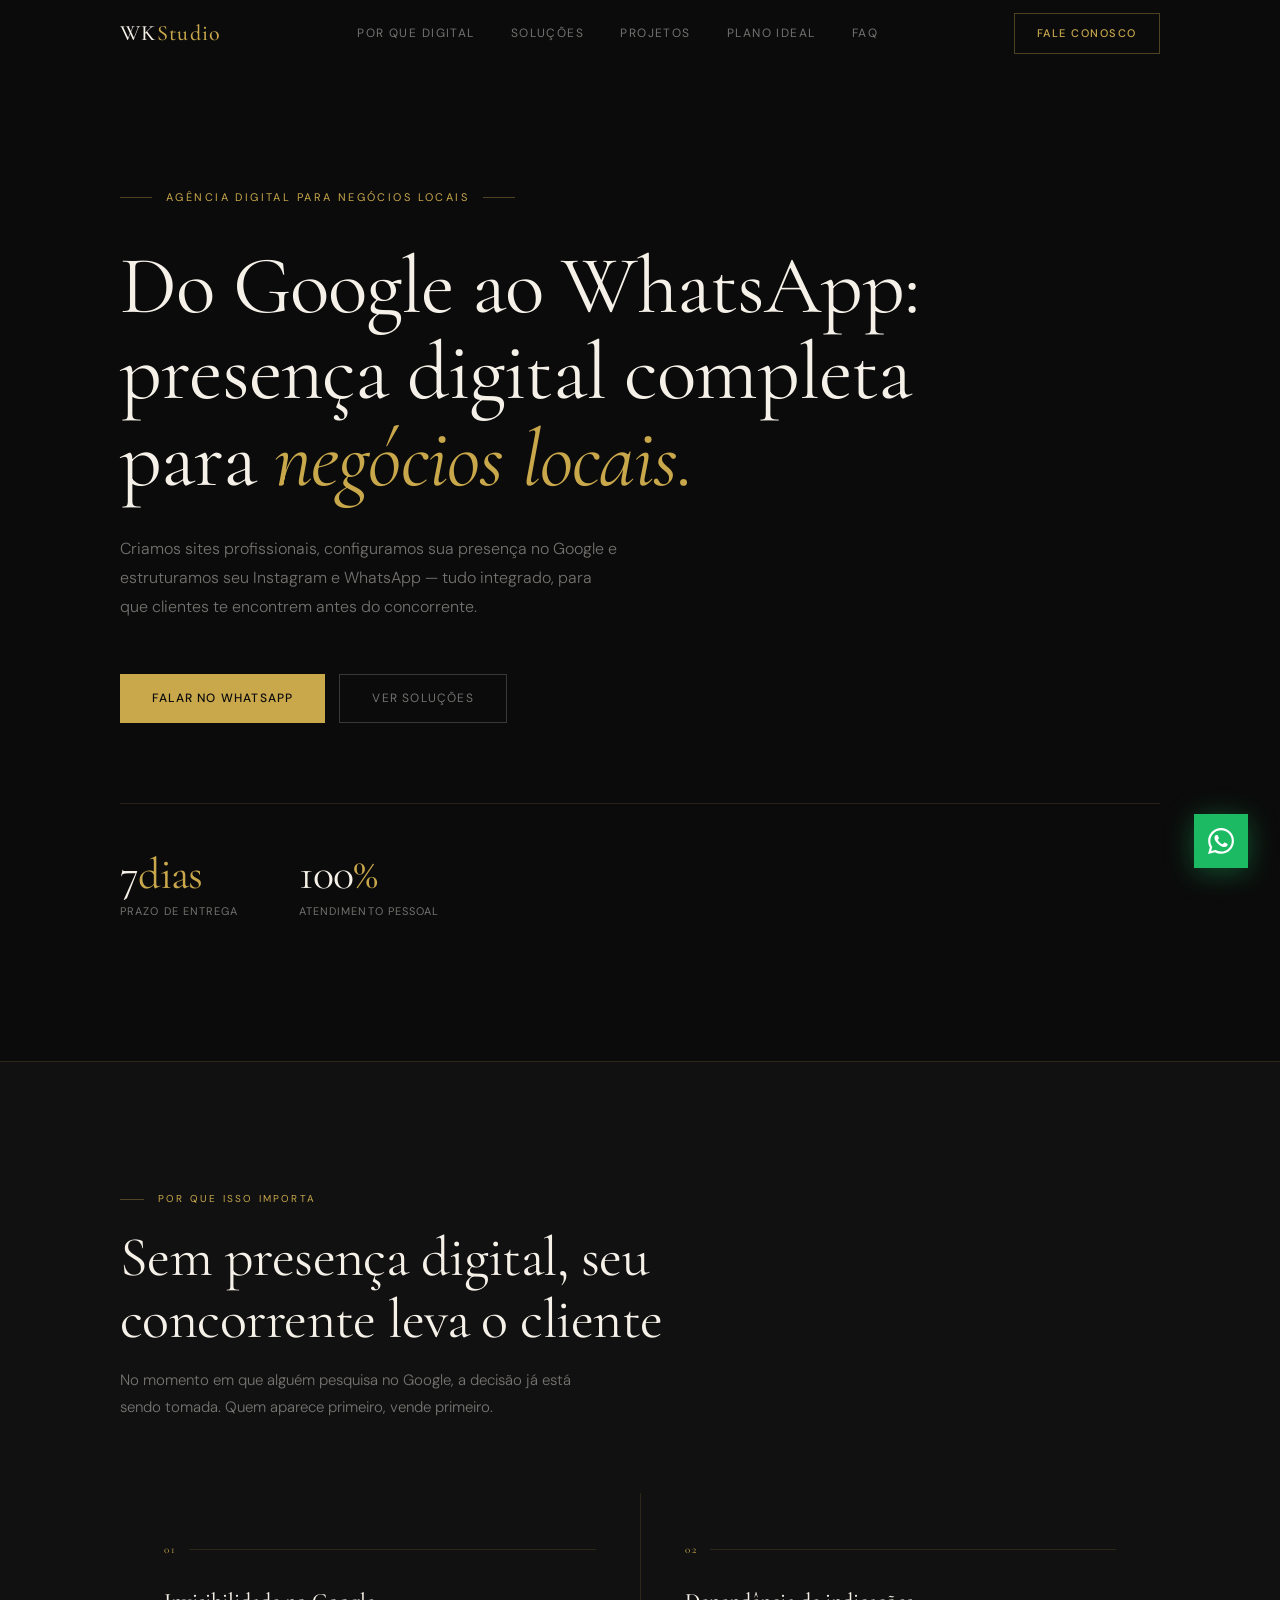
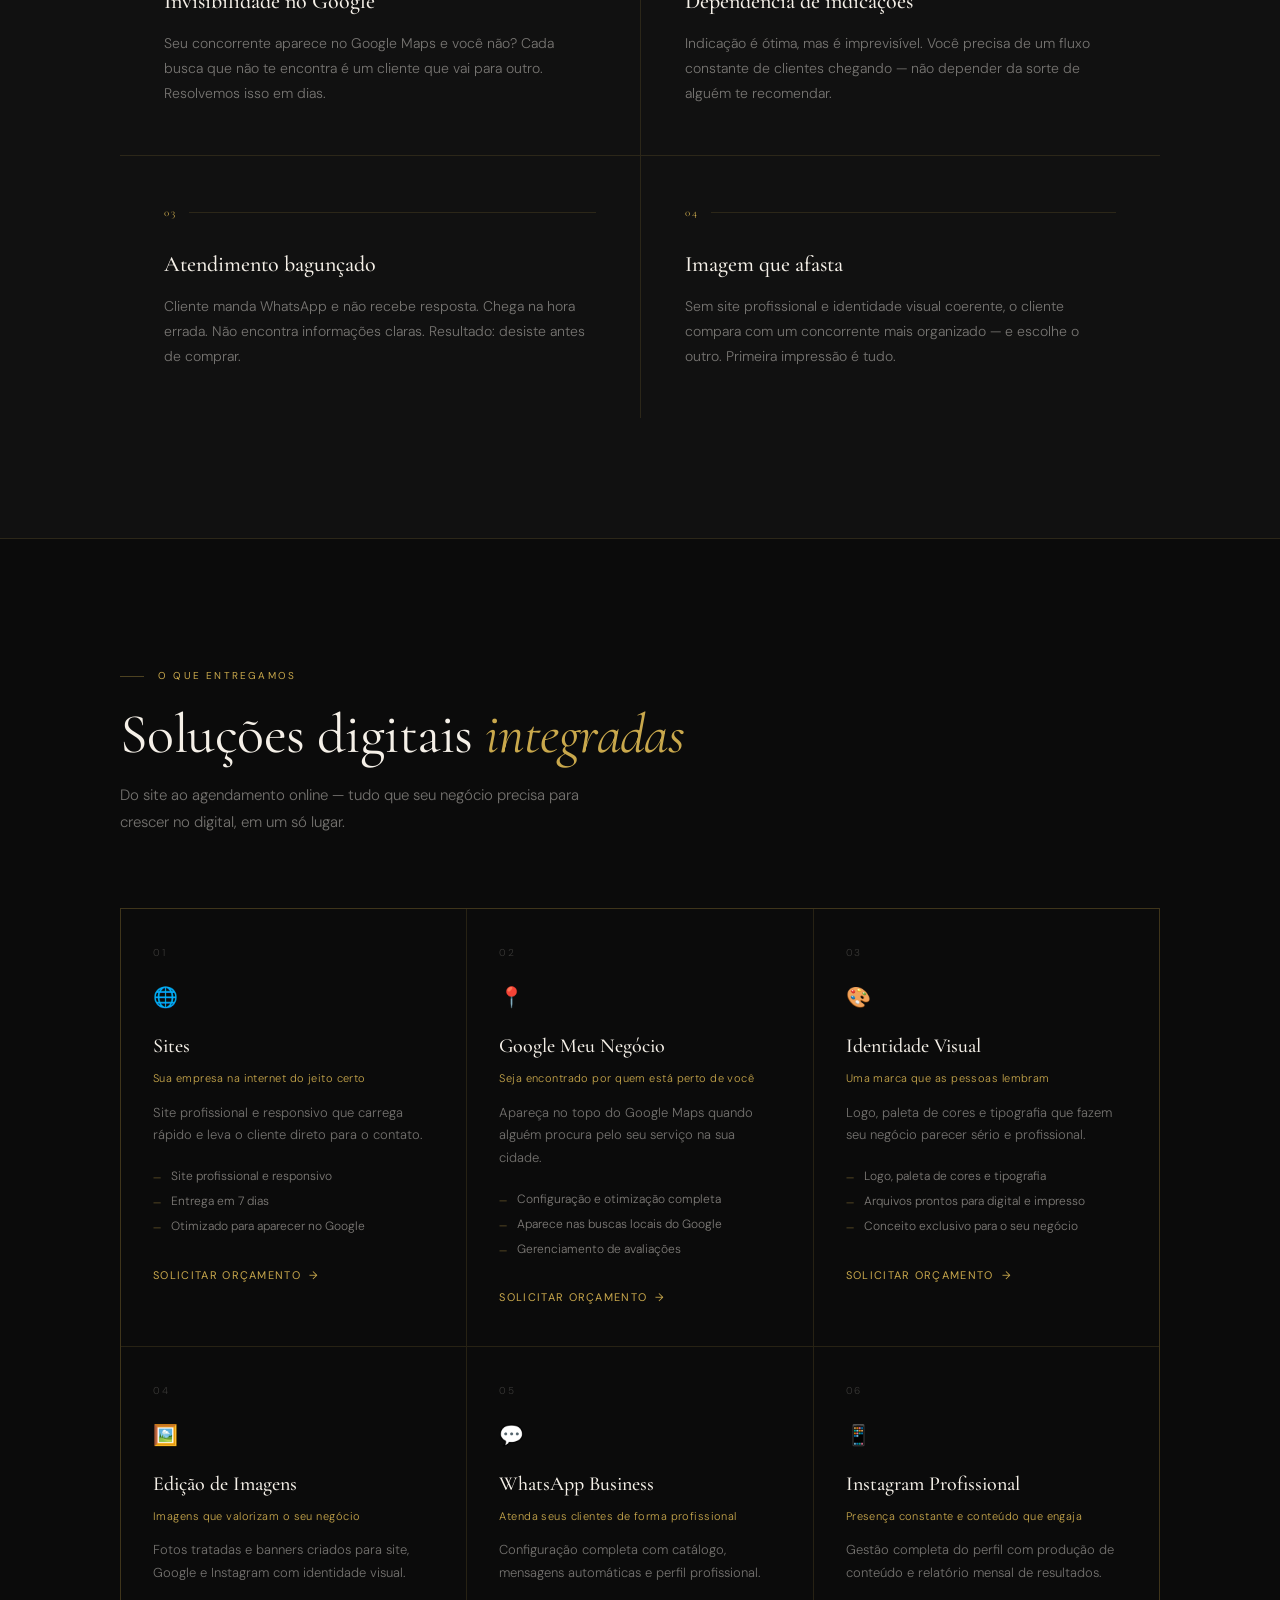
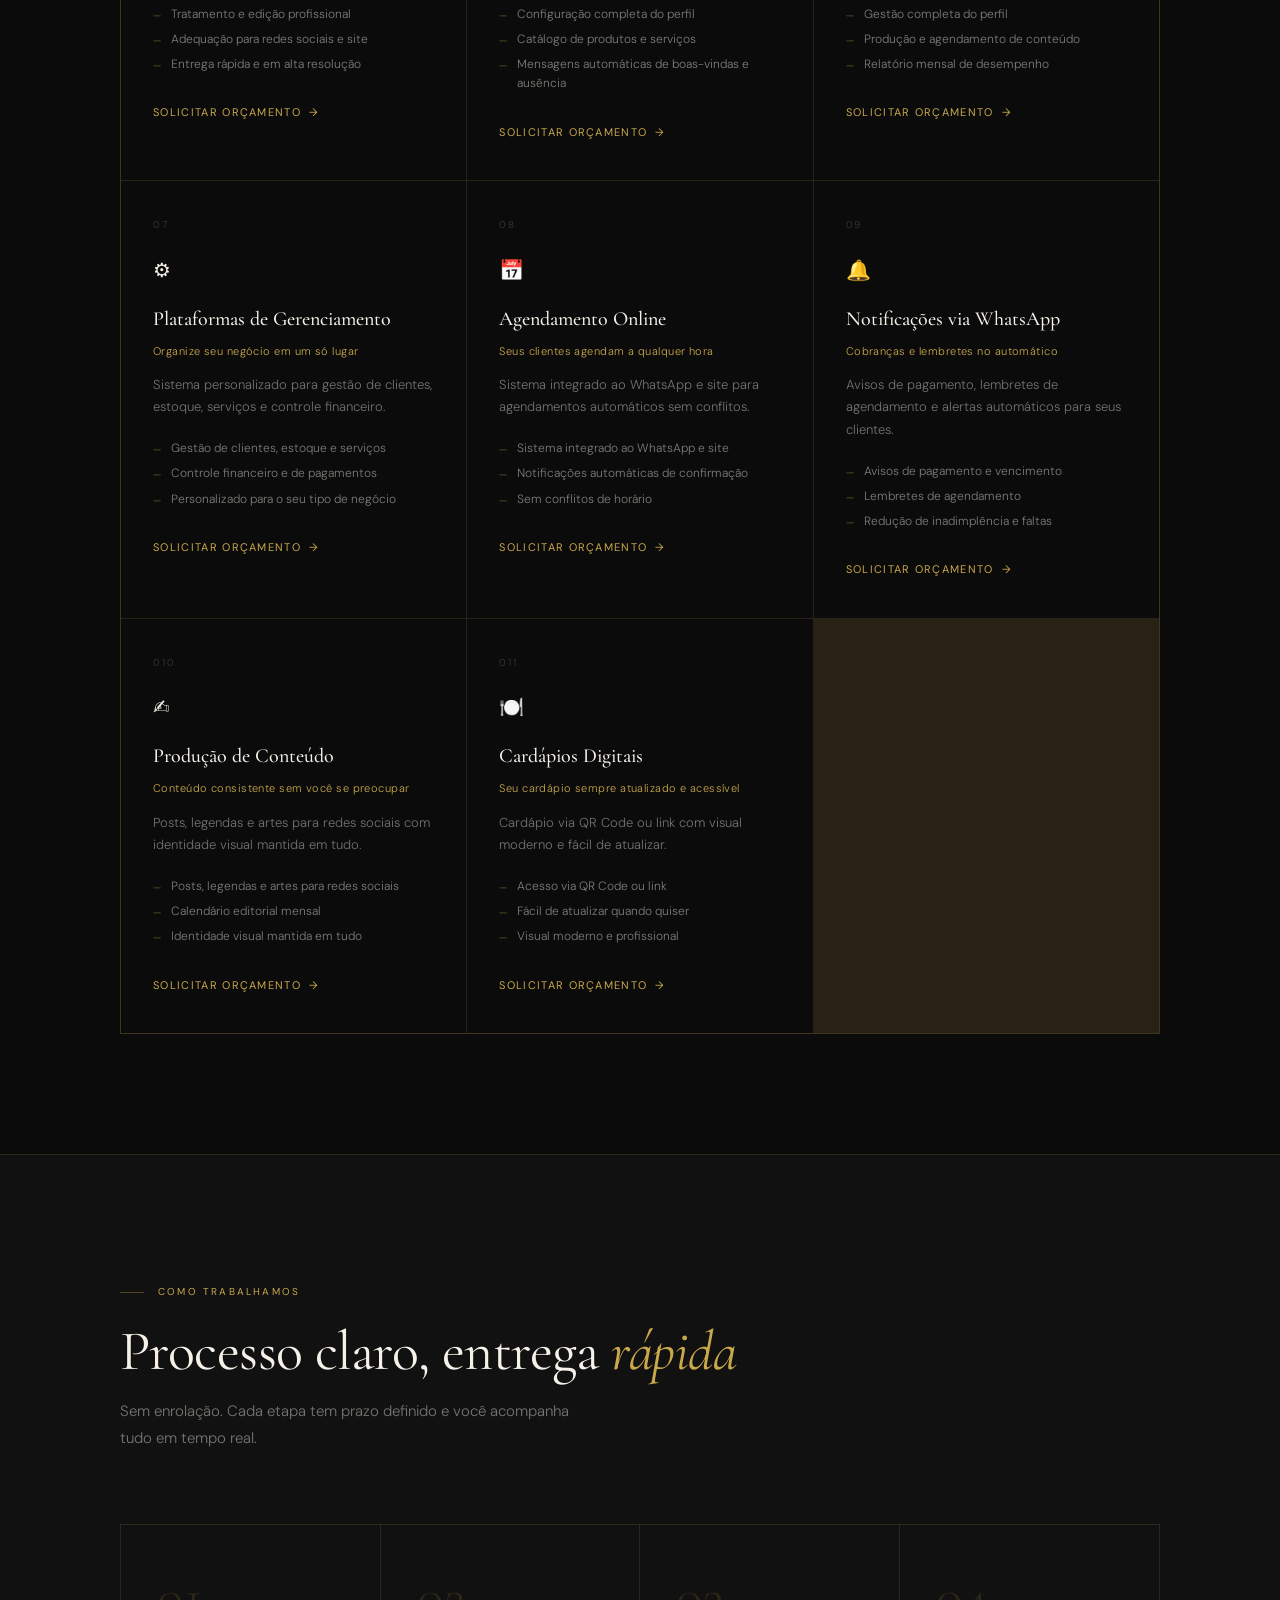
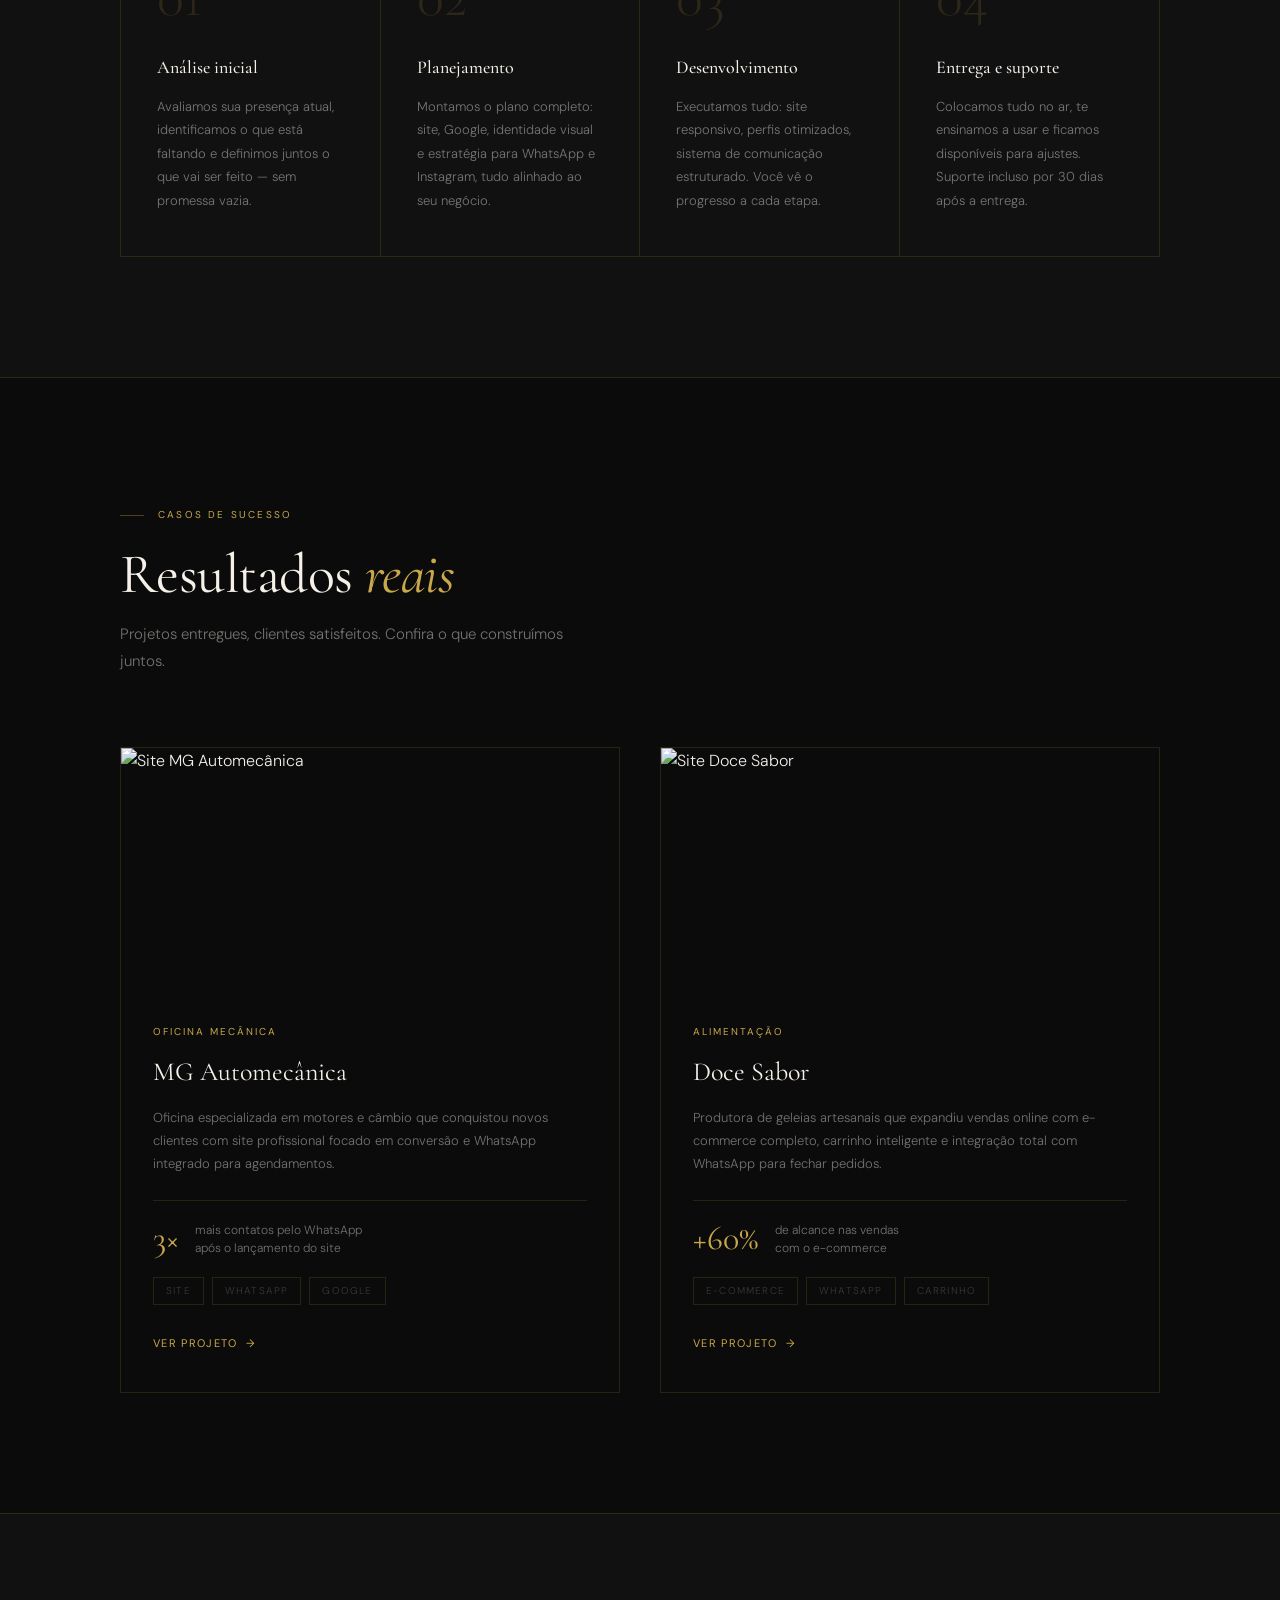
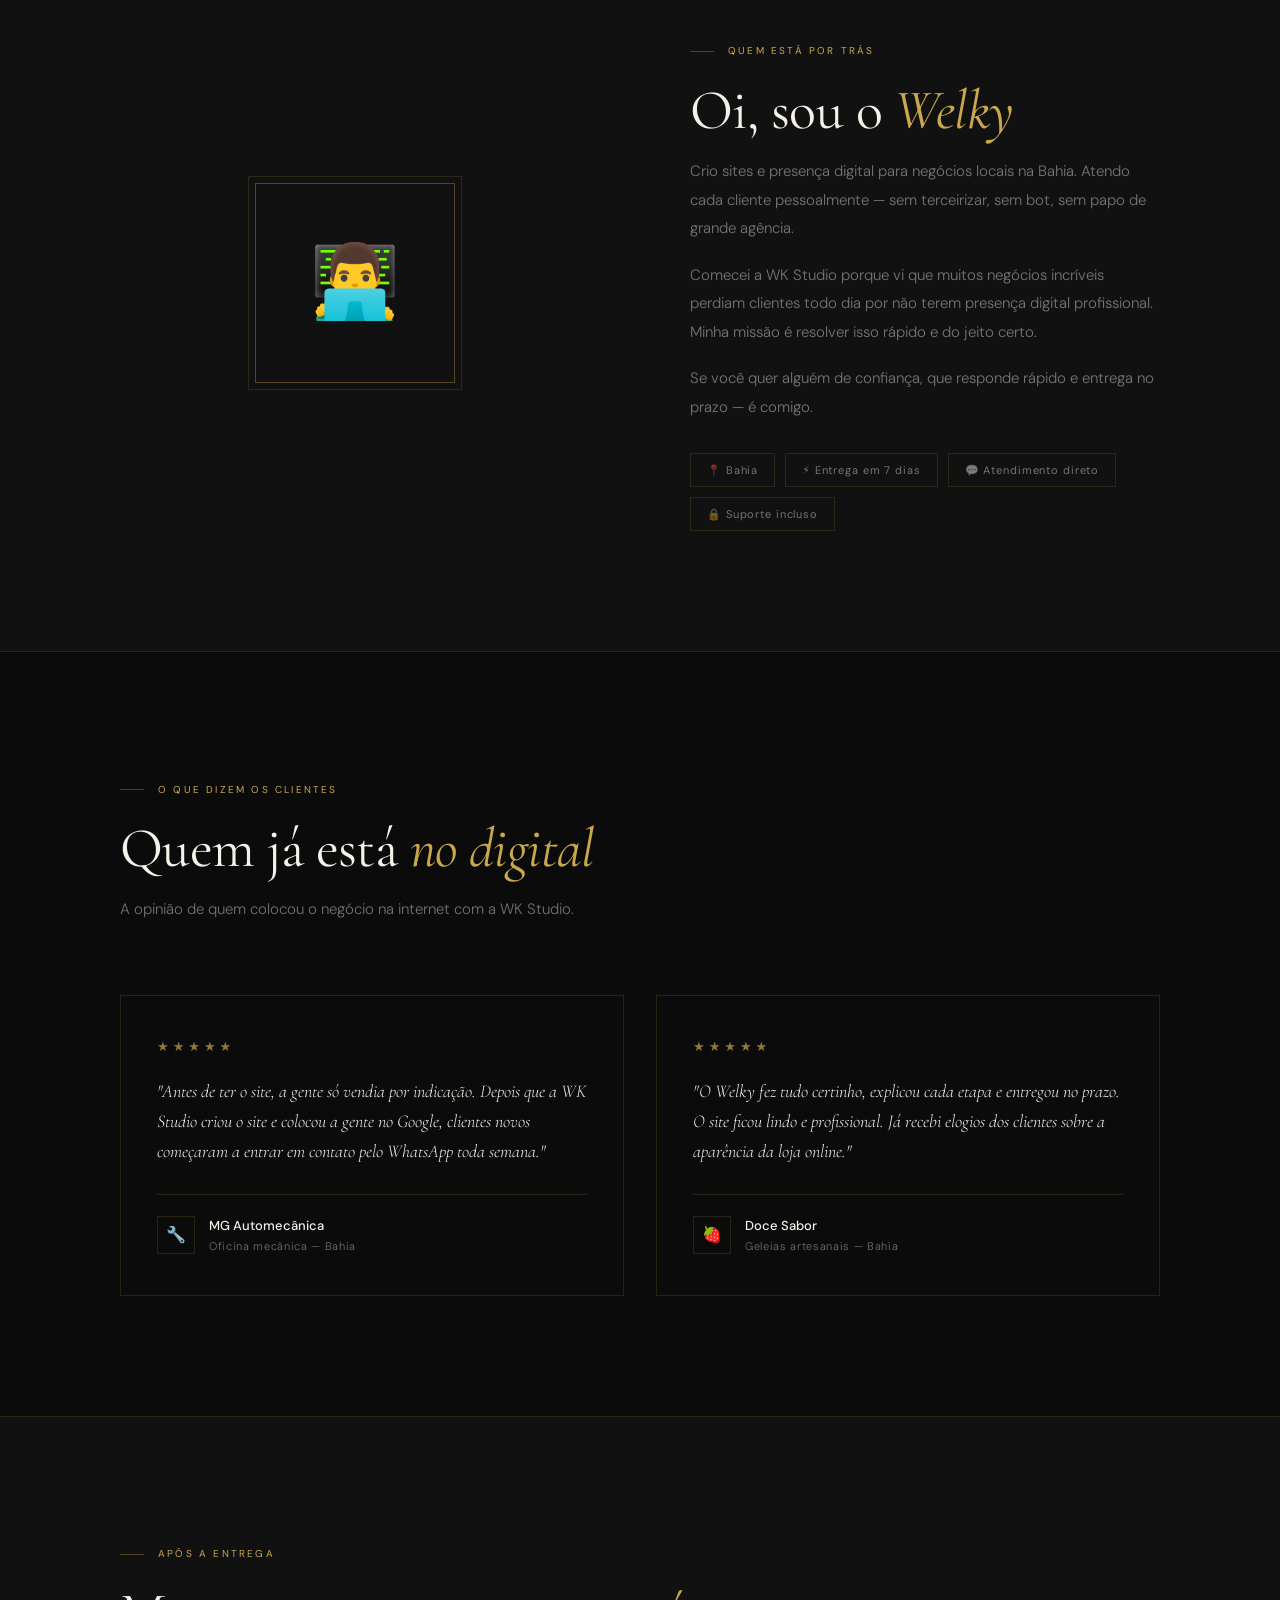
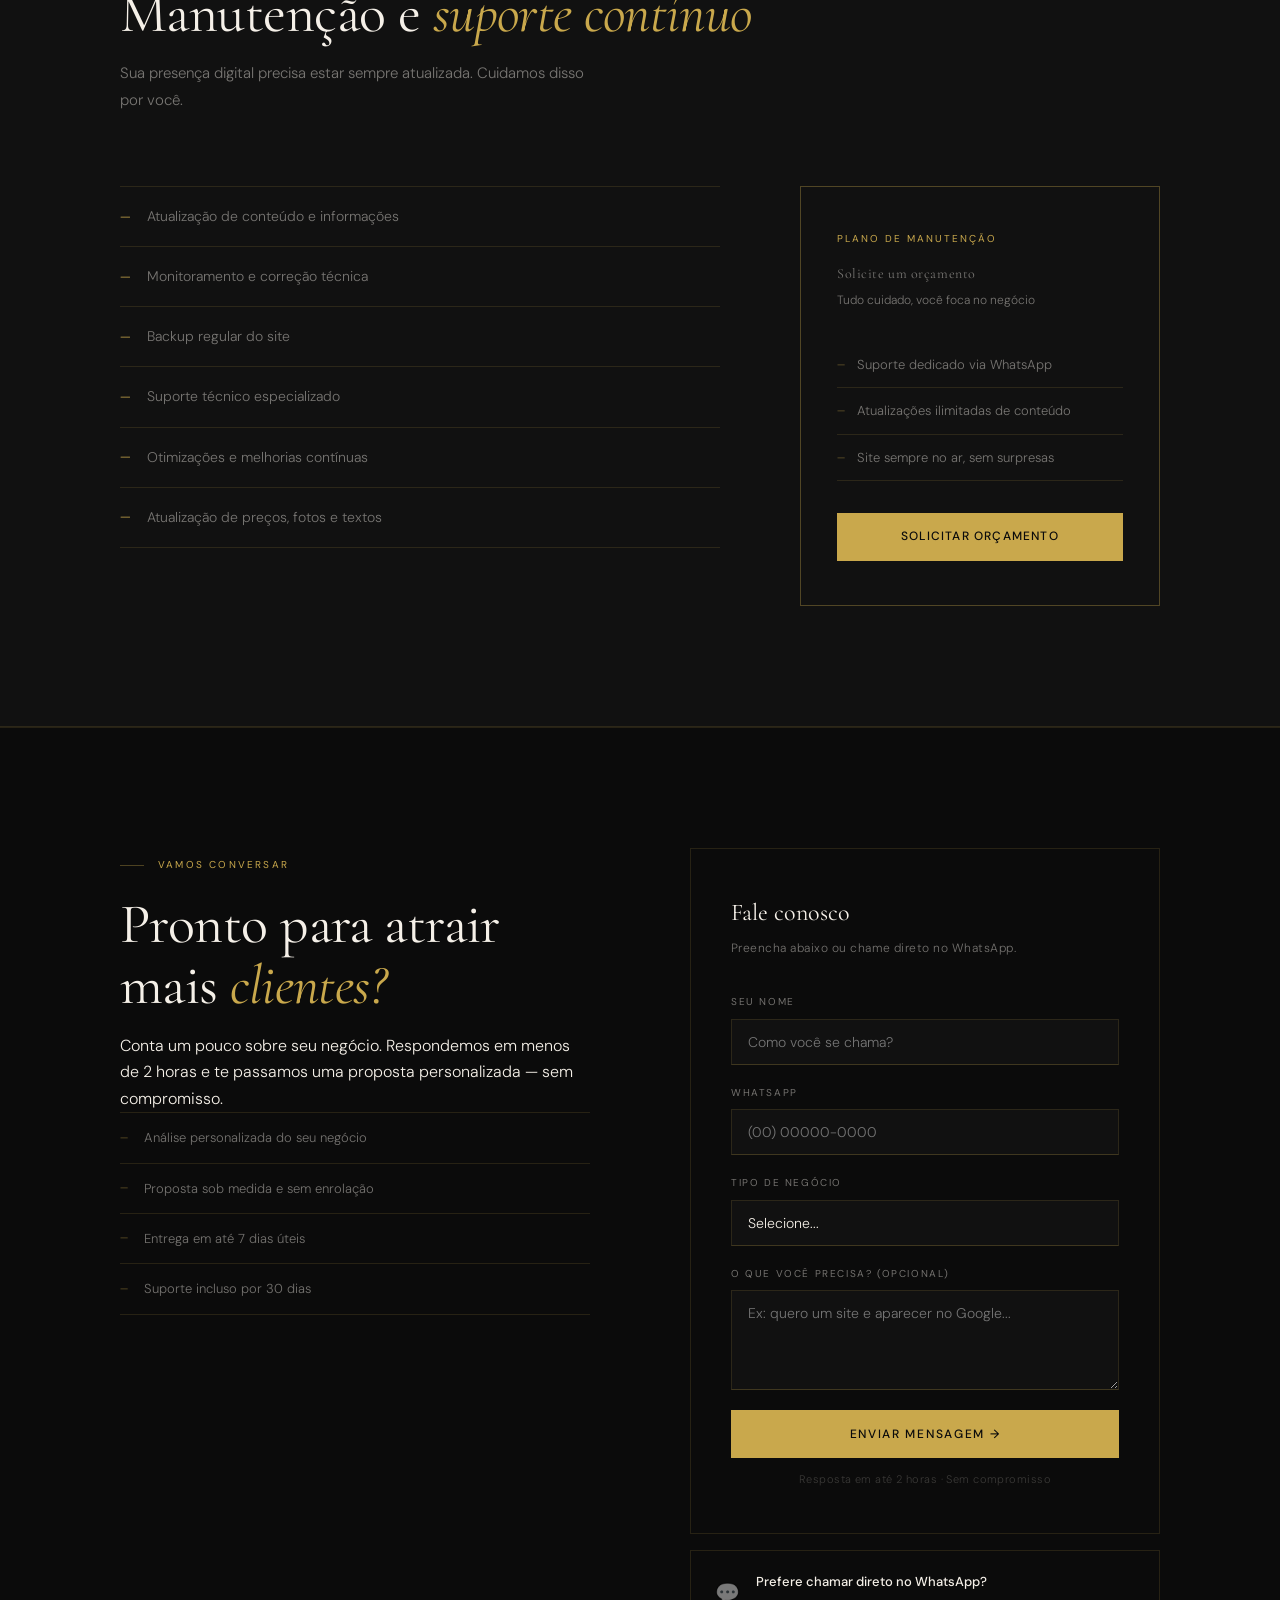
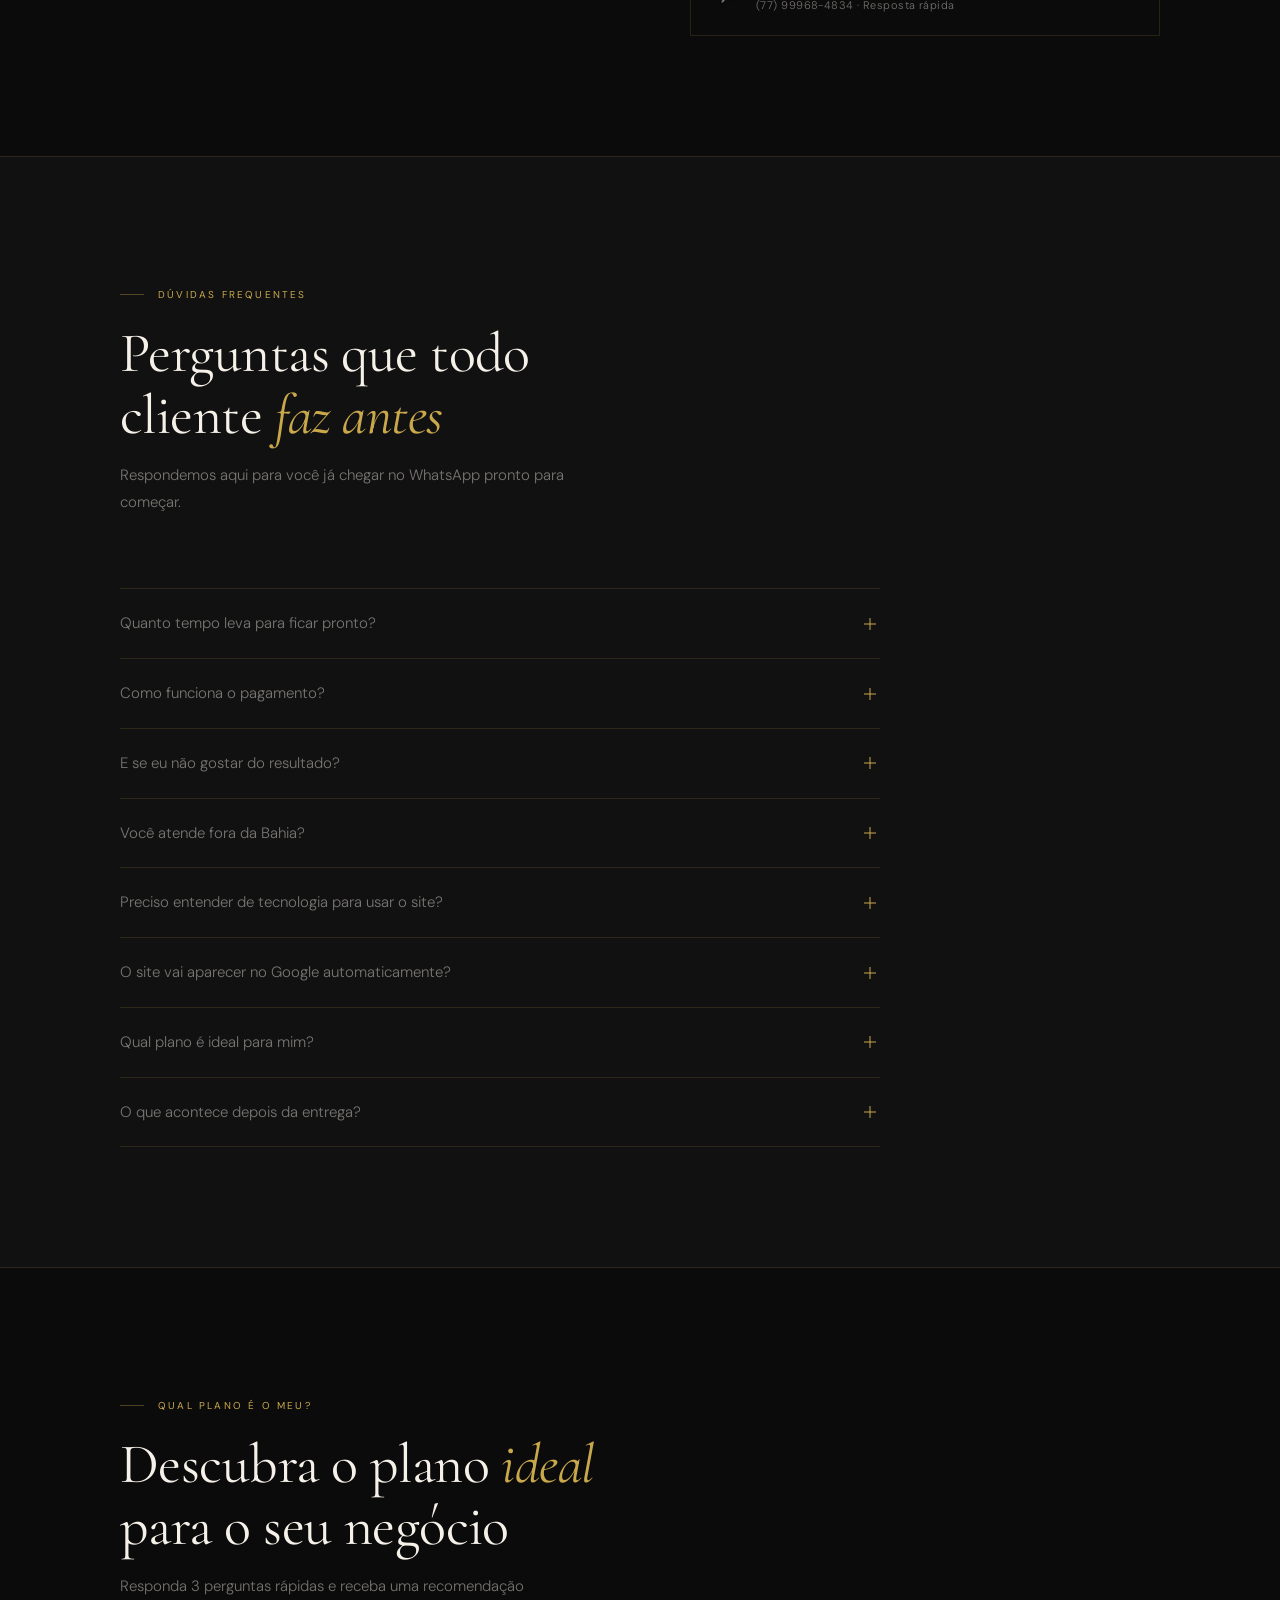
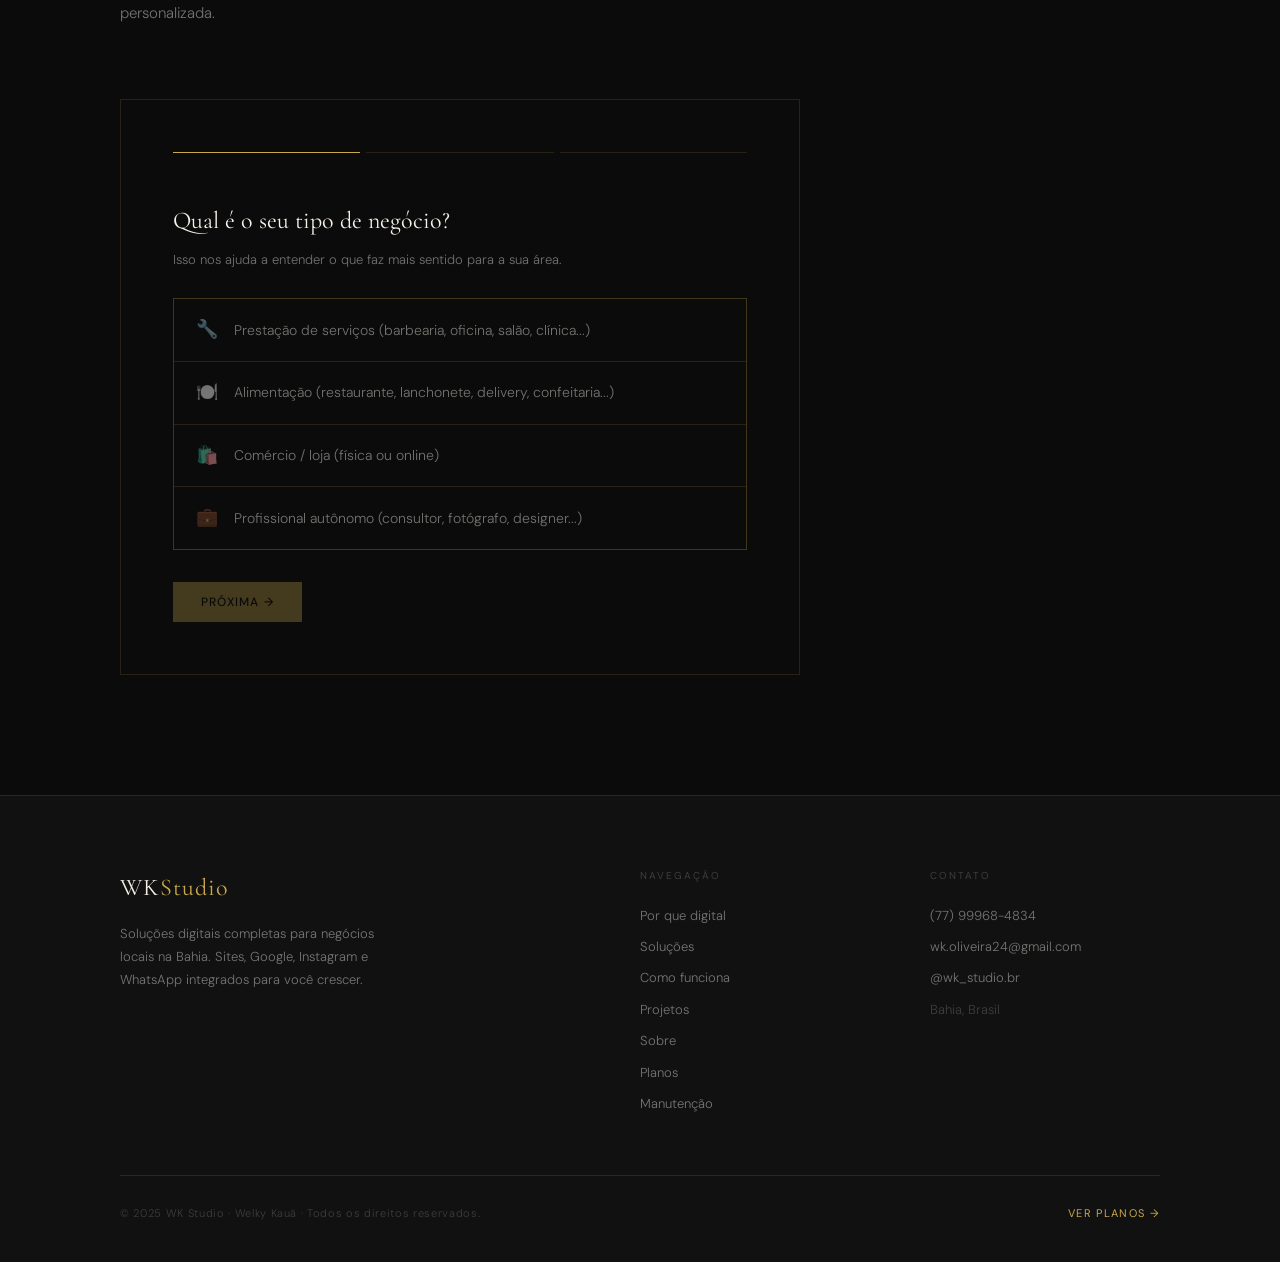
==== commit 47afa21d: "update 2" ====
--- a/index.html
+++ b/index.html
@@ -2105,8 +2105,6 @@
       <div
         style="padding: 180px 40px 140px; max-width: var(--max); margin: 0 auto"
       >
-        id="hero" style="padding: 180px 40px 140px; max-width: var(--max);
-        margin: 0 auto" >
         <div class="hero-label">Agência digital para negócios locais</div>
         <h1>
           Do Google ao WhatsApp:<br />presença digital completa<br />para
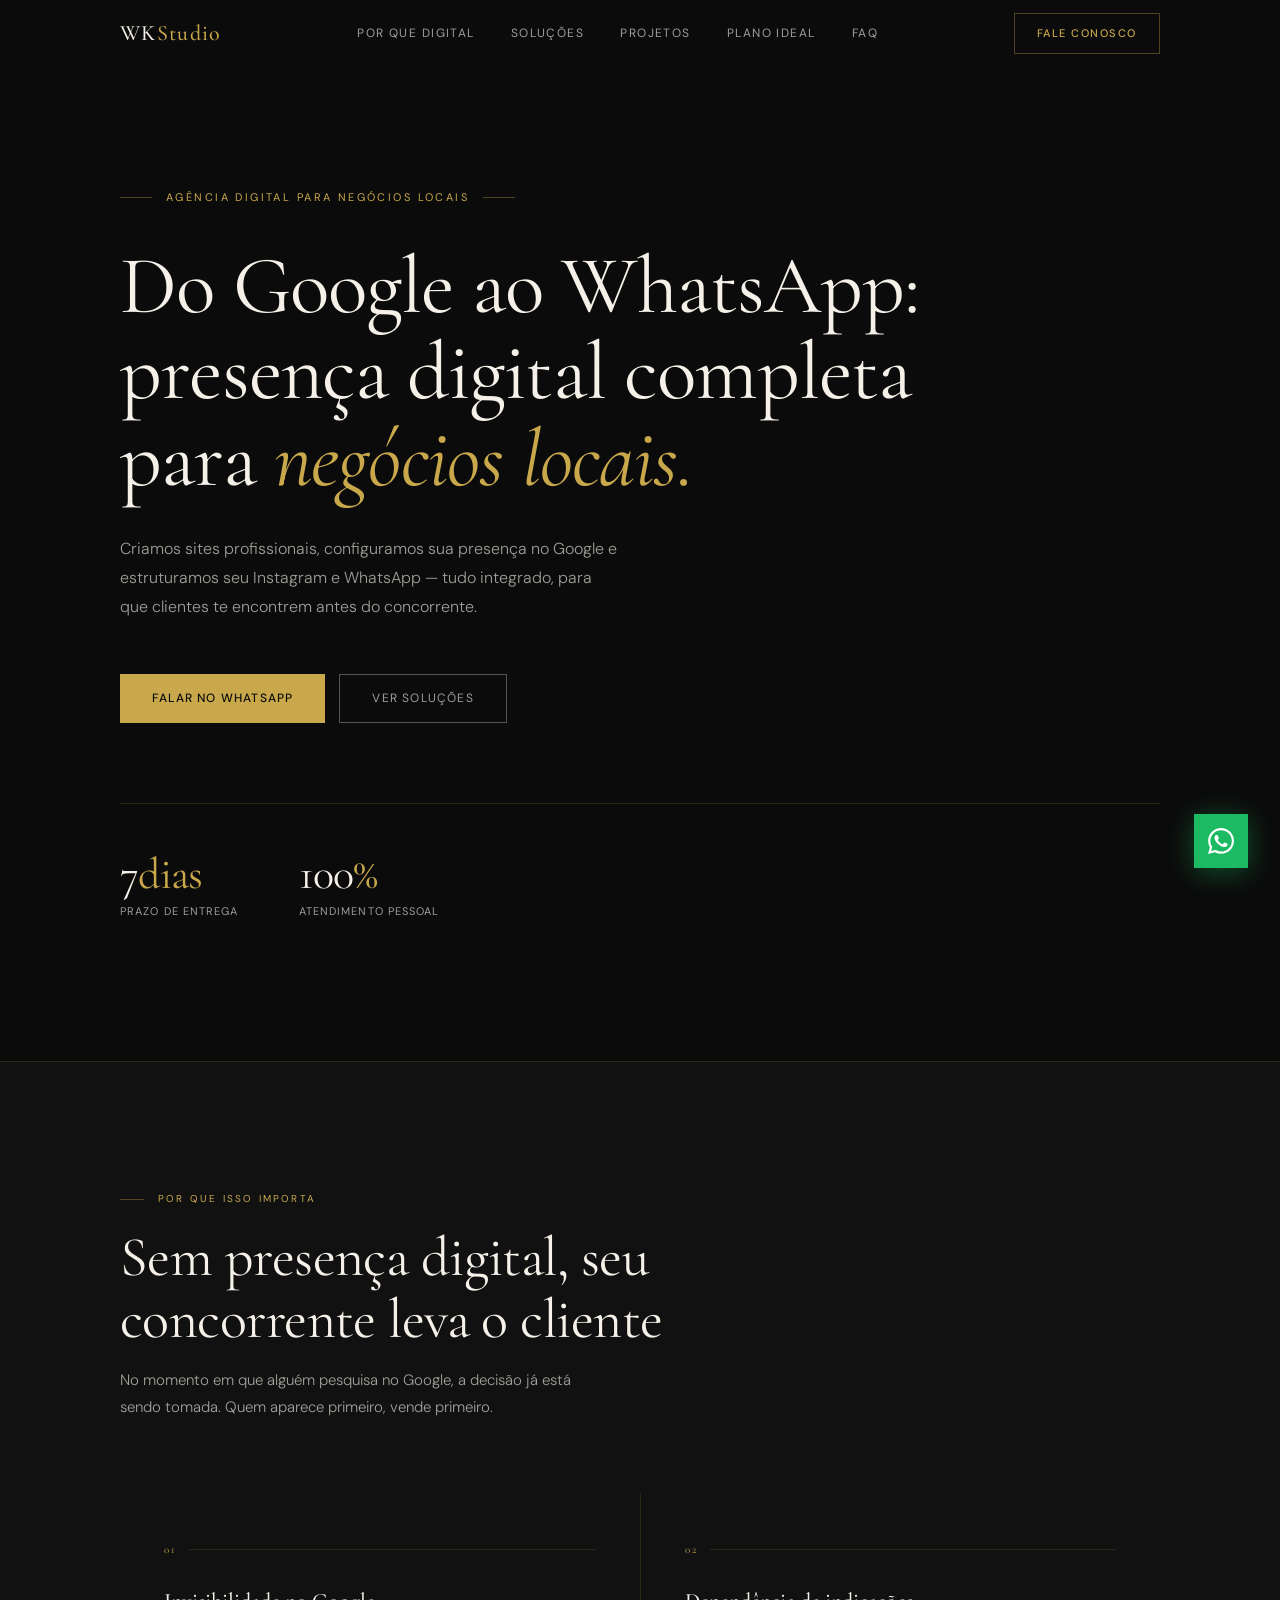
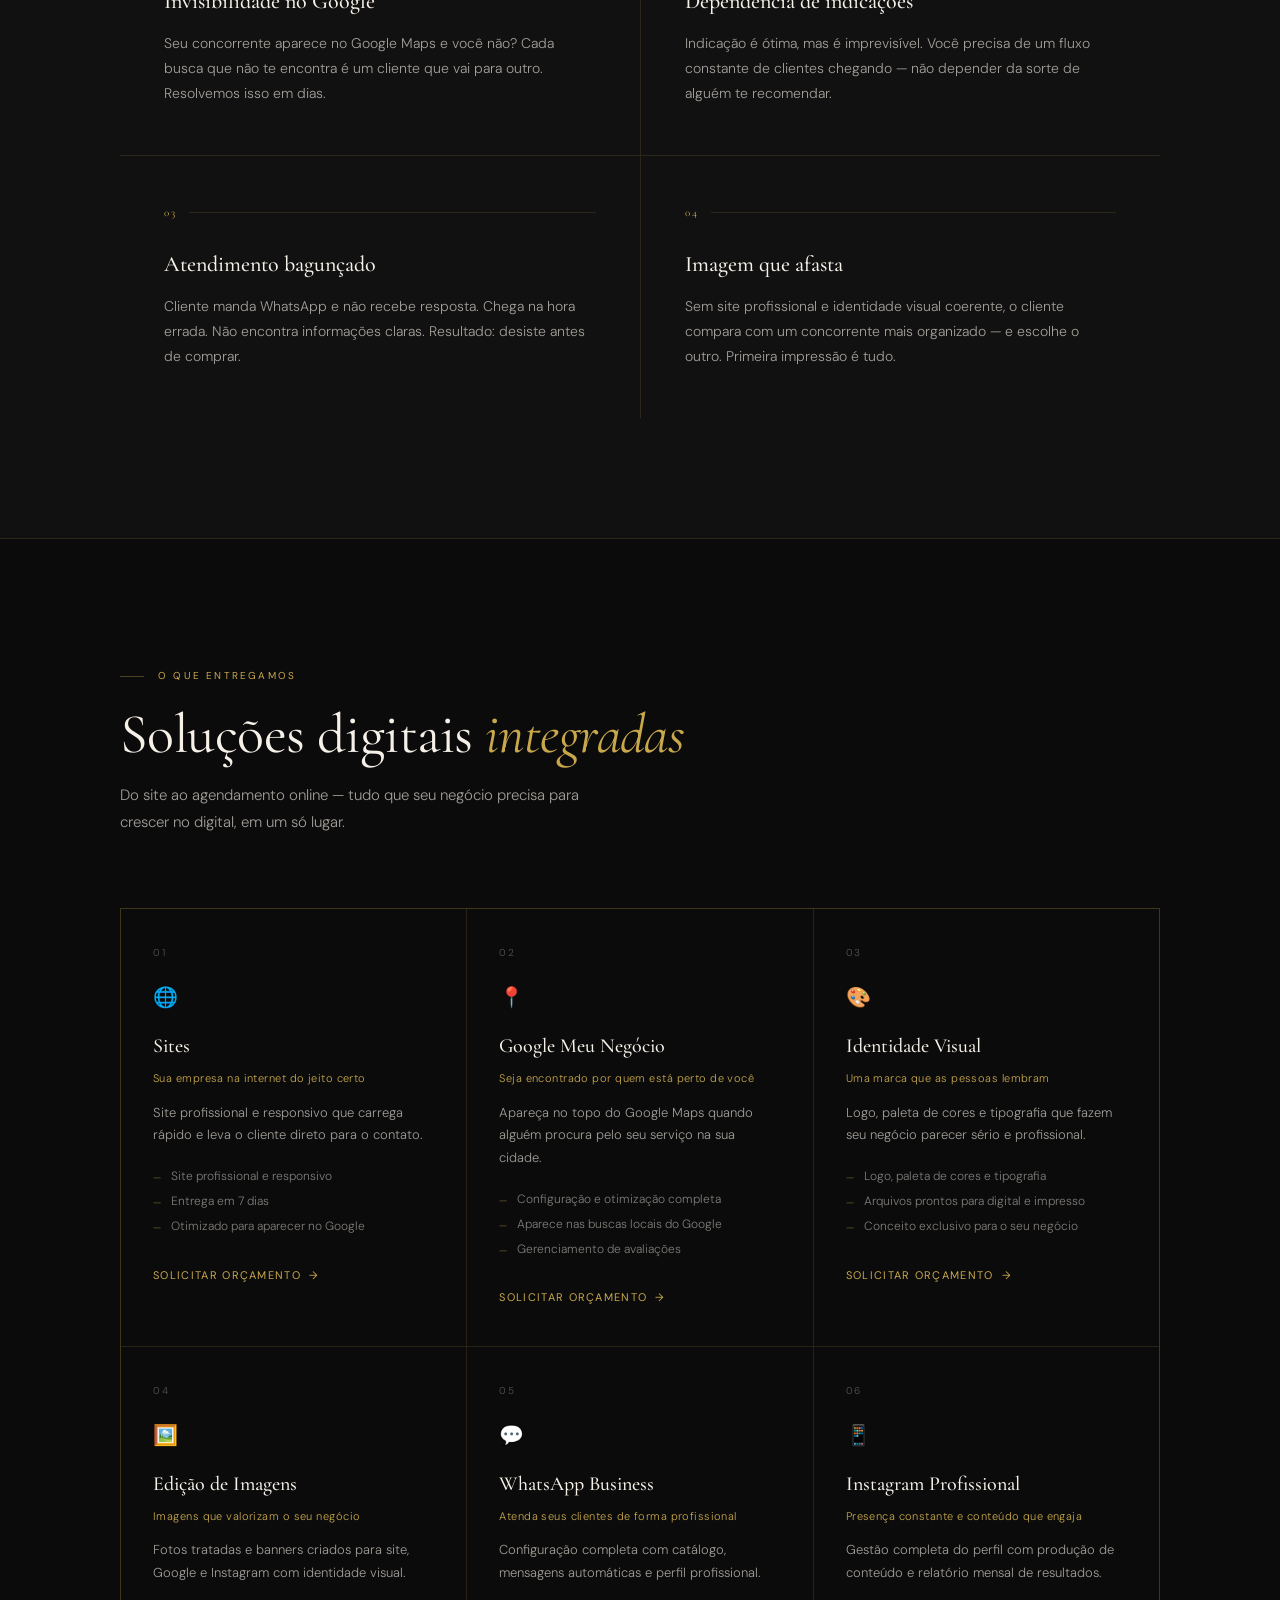
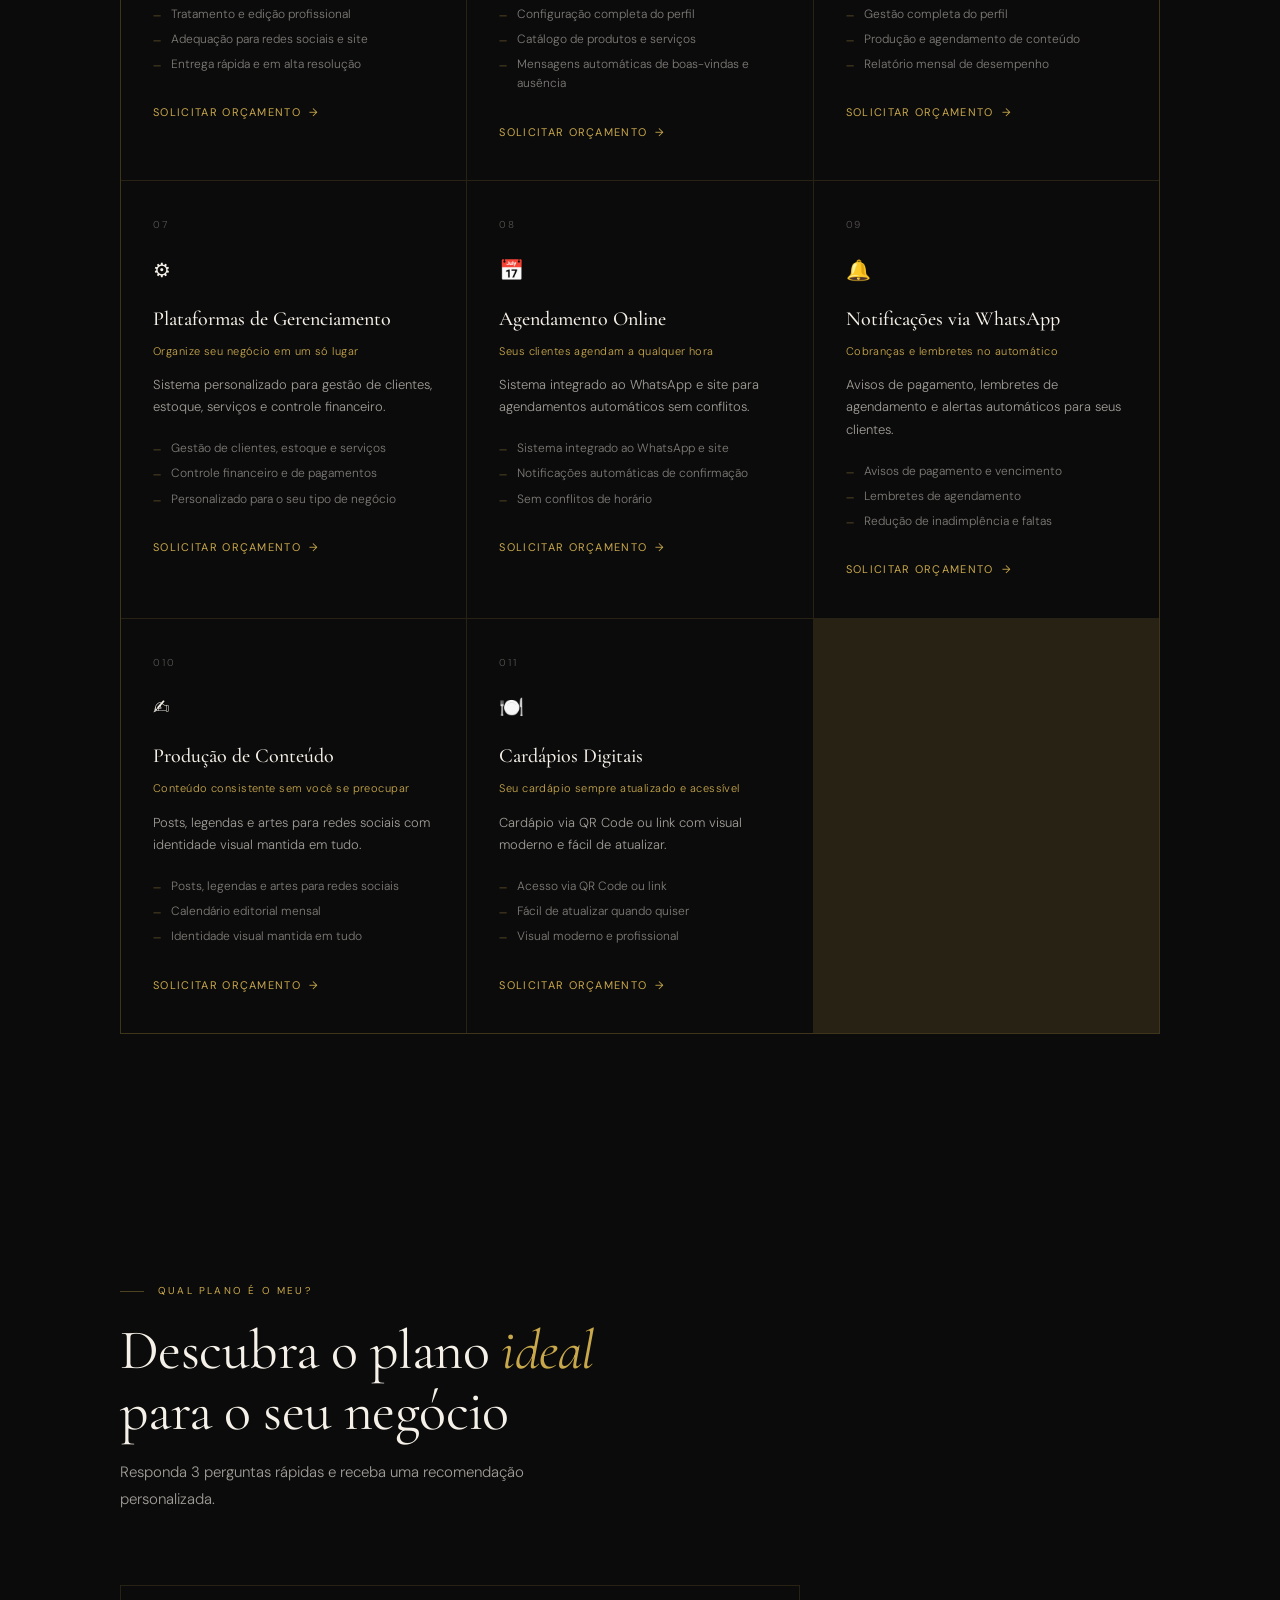
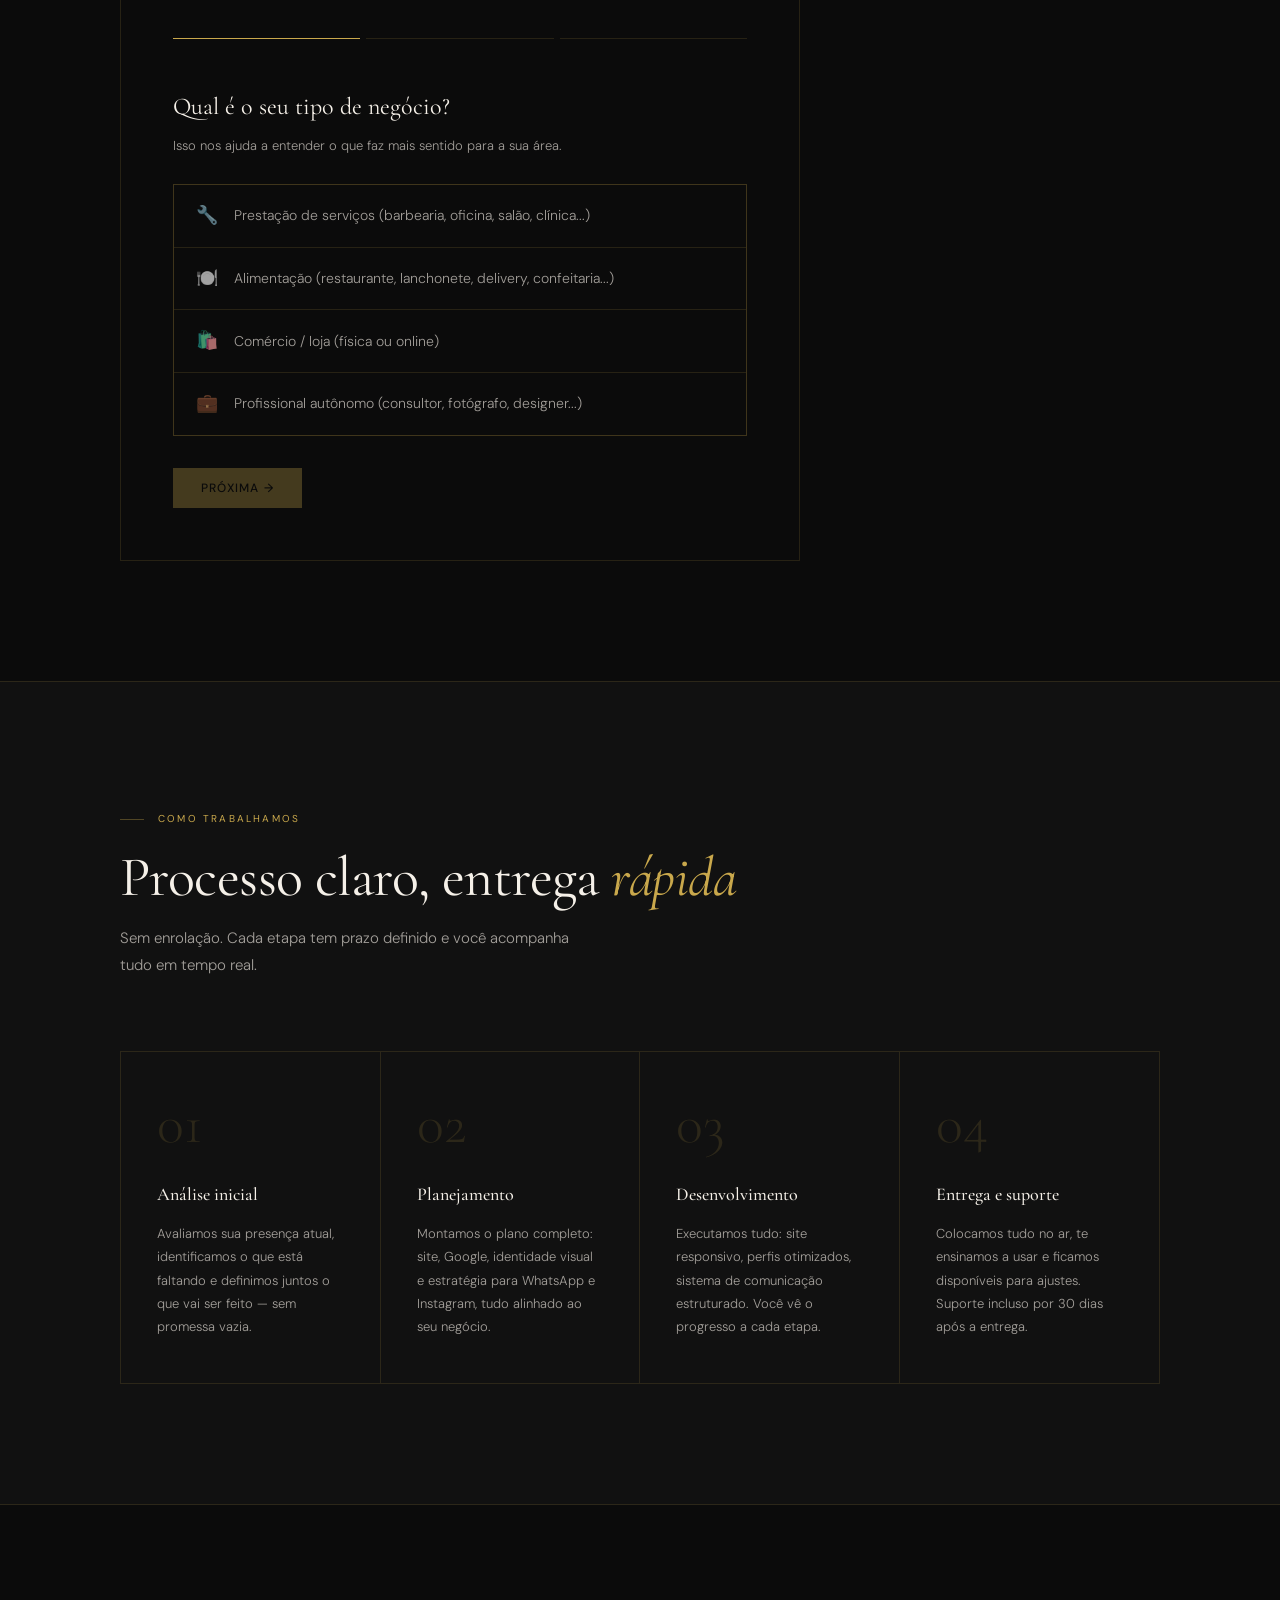
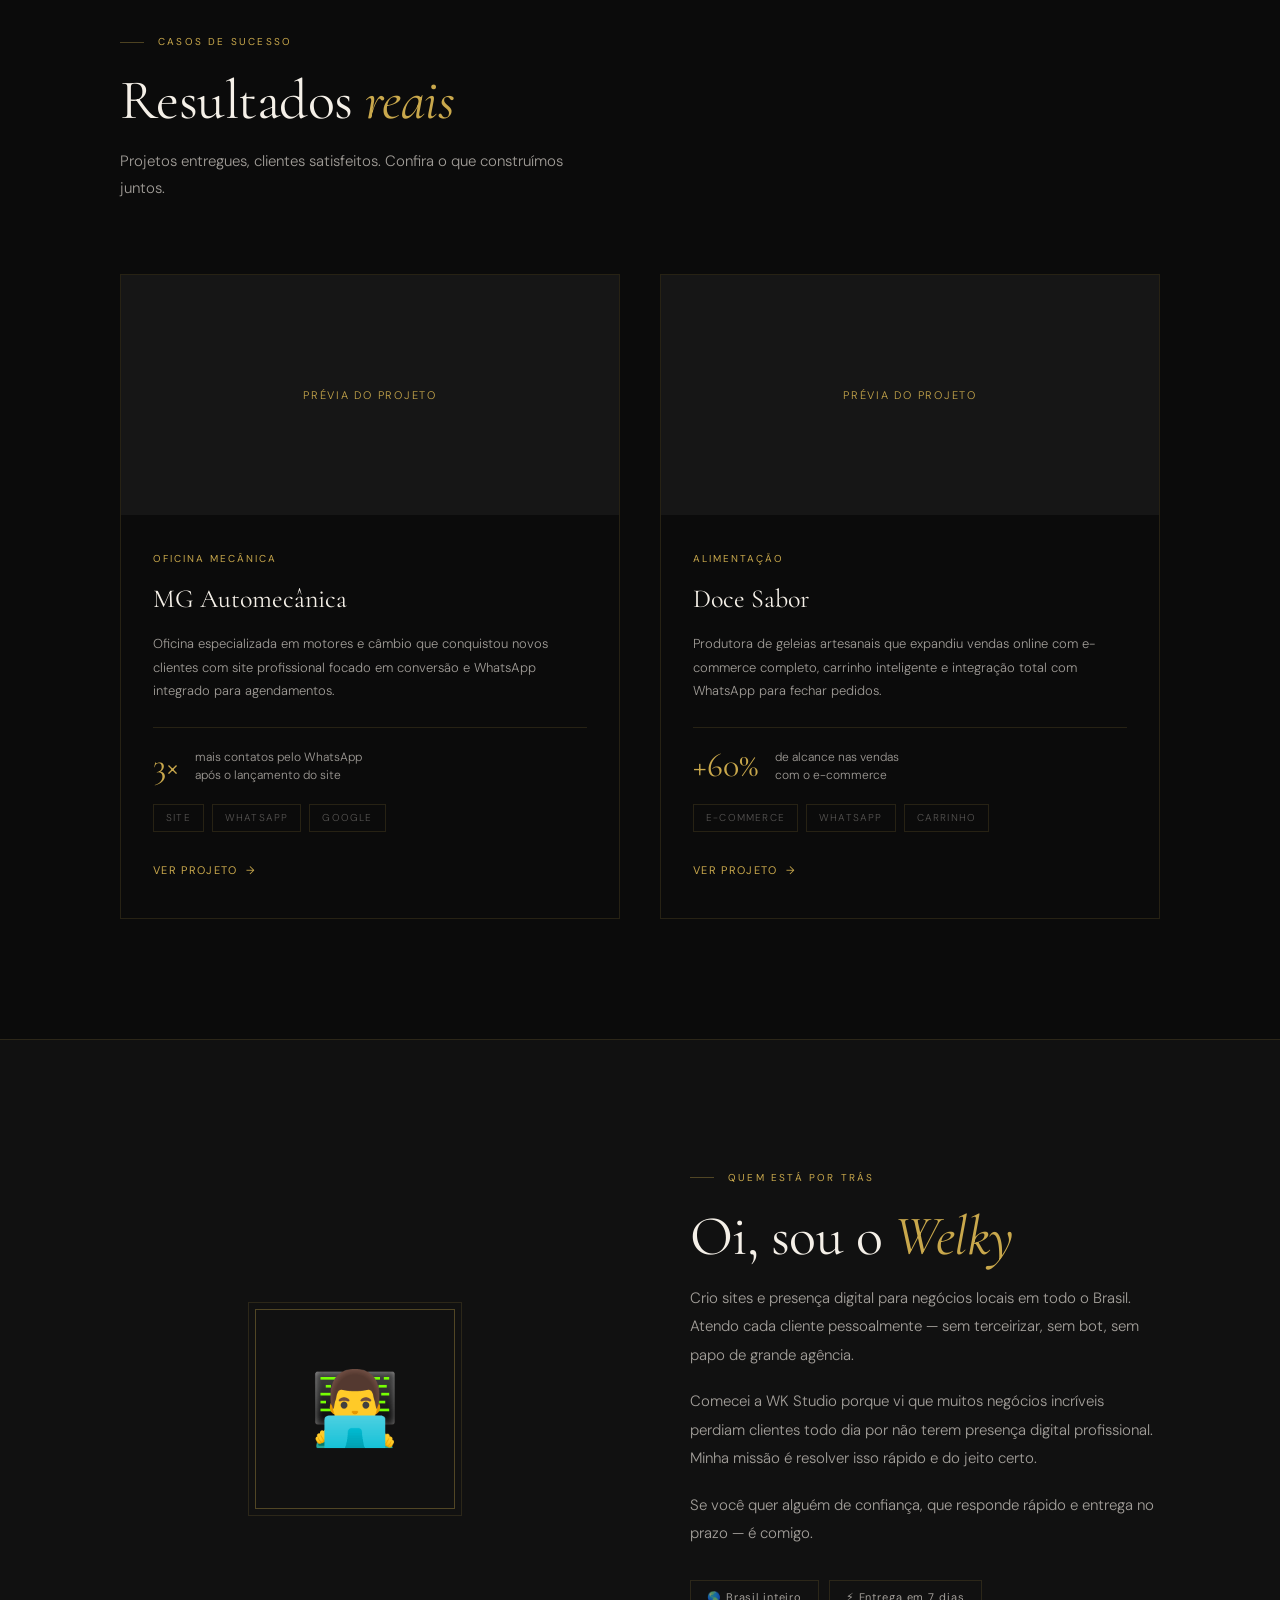
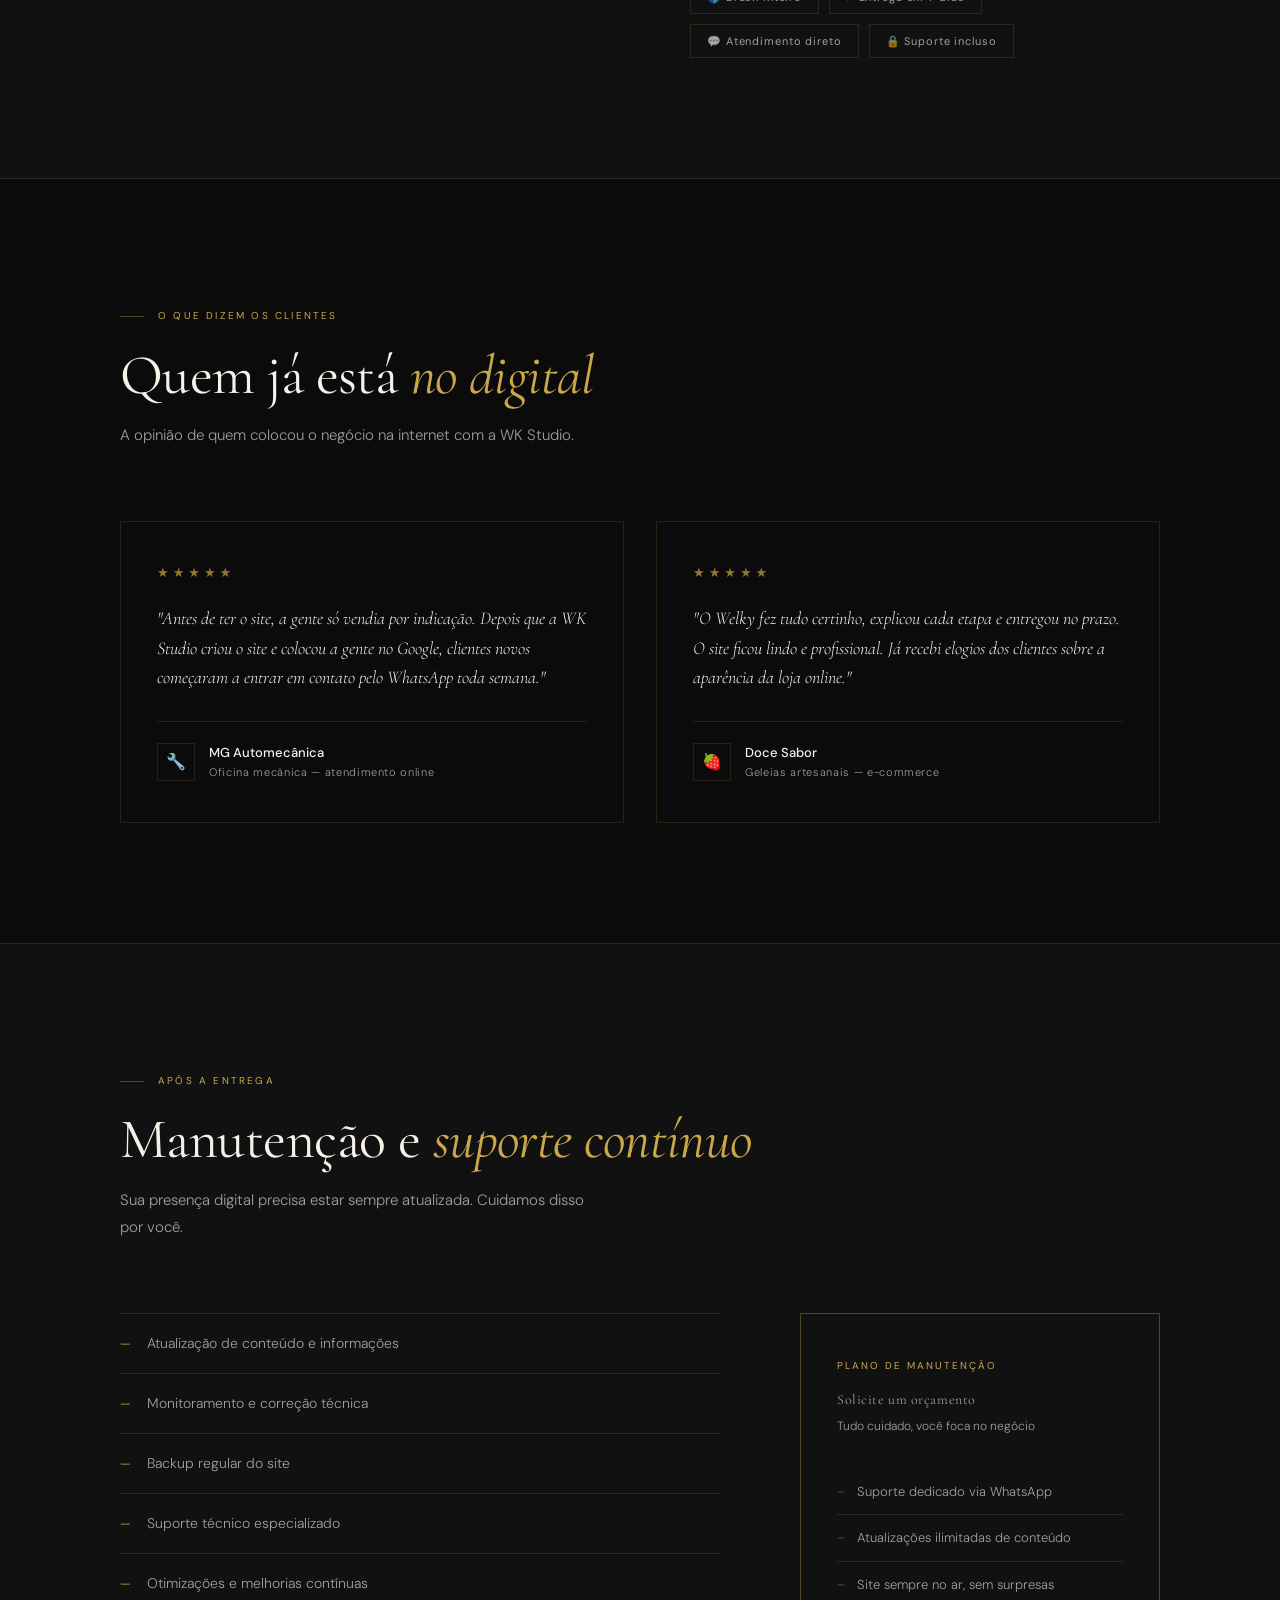
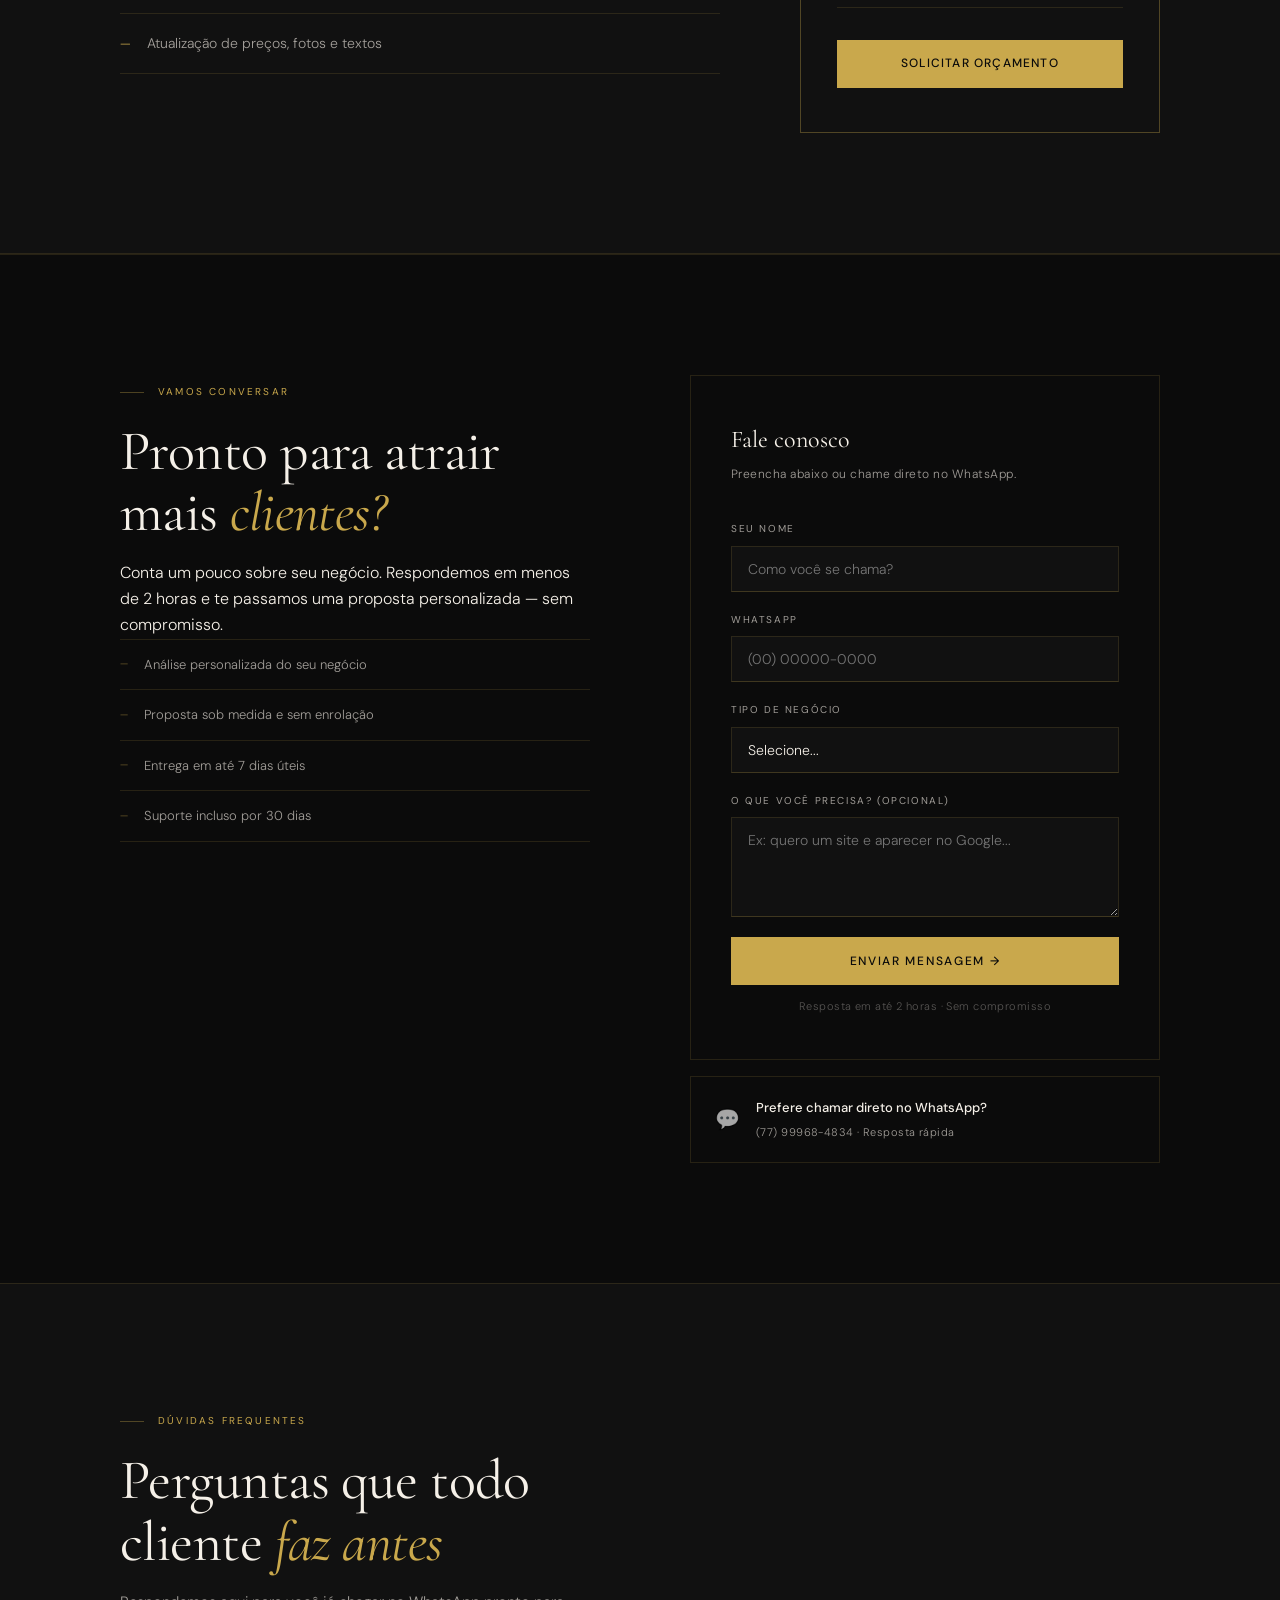
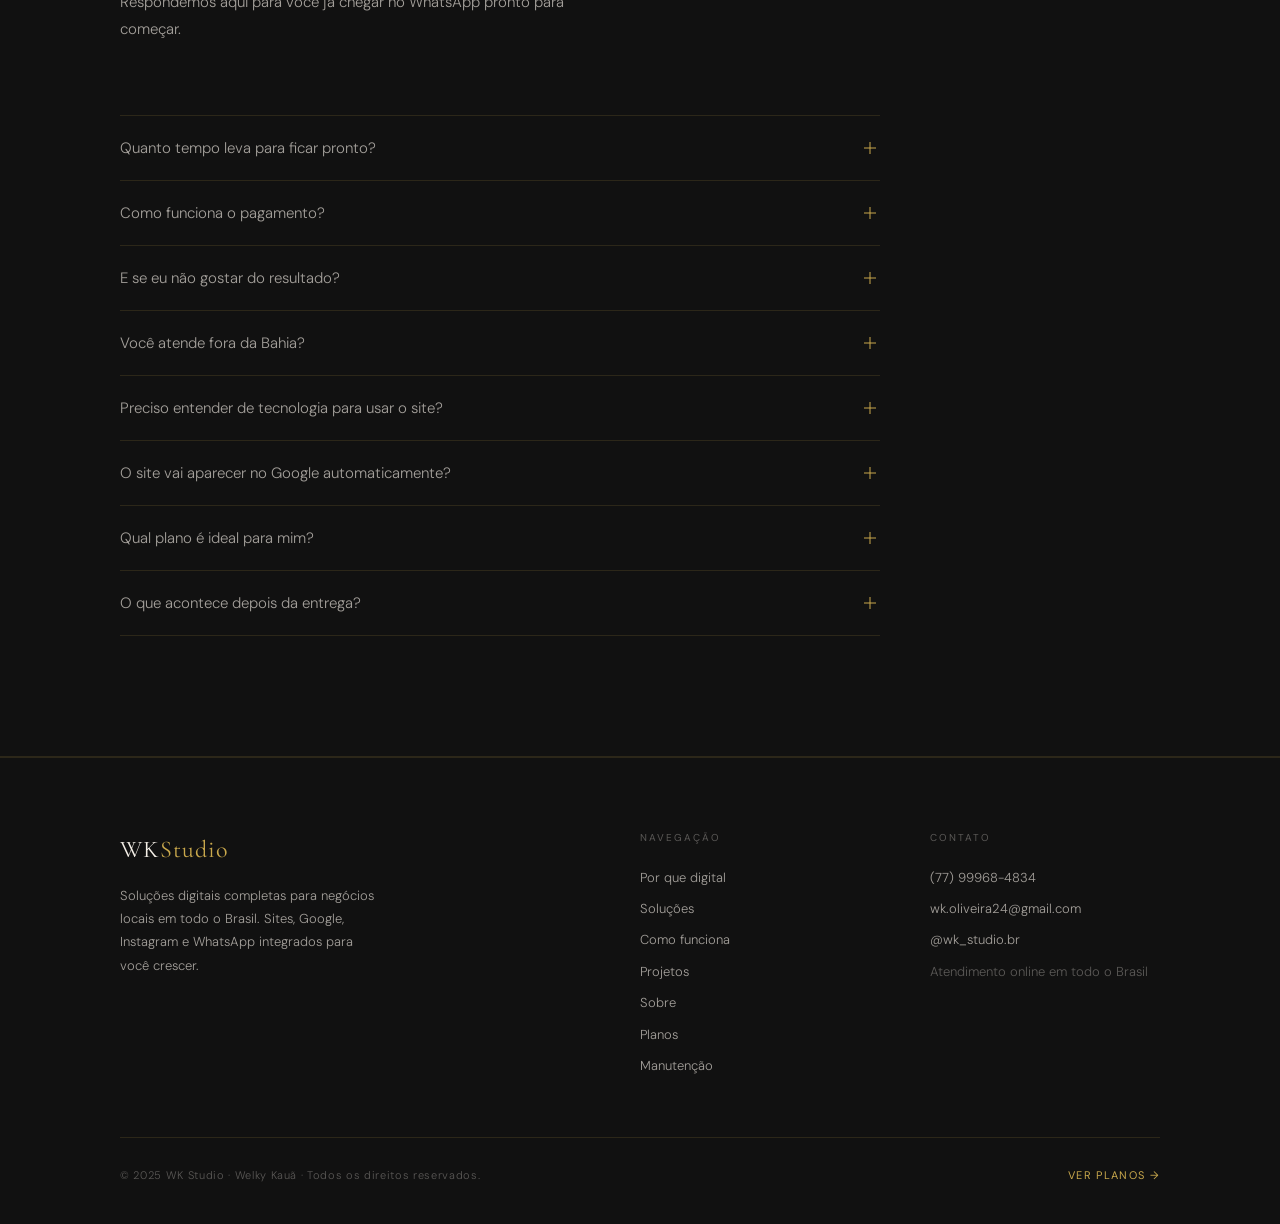
==== commit f62a74d9: "update 3" ====
--- a/index.html
+++ b/index.html
@@ -50,8 +50,8 @@
         --gold-dim: rgba(201, 168, 76, 0.15);
         --gold-mid: rgba(201, 168, 76, 0.35);
         --white: #f5f0e8;
-        --muted: rgba(245, 240, 232, 0.45);
-        --dim: rgba(245, 240, 232, 0.2);
+        --muted: rgba(245, 240, 232, 0.64);
+        --dim: rgba(245, 240, 232, 0.32);
         --line: rgba(201, 168, 76, 0.15);
         --ff-title: "Cormorant Garamond", Georgia, serif;
         --ff-body: "DM Sans", system-ui, sans-serif;
@@ -214,9 +214,68 @@
         color: var(--bg);
       }
 
+      .nav-menu-toggle {
+        display: none;
+        width: 42px;
+        height: 42px;
+        border: 1px solid var(--gold-mid);
+        background: transparent;
+        color: var(--gold);
+        cursor: pointer;
+      }
+
+      .nav-menu-toggle span {
+        display: block;
+        width: 18px;
+        height: 1px;
+        margin: 4px auto;
+        background: currentColor;
+        transition:
+          transform 0.25s,
+          opacity 0.25s;
+      }
+
+      .mobile-menu {
+        display: none;
+      }
+
       @media (max-width: 800px) {
         .nav-links {
           display: none;
+        }
+
+        .nav-cta {
+          display: none;
+        }
+
+        .nav-menu-toggle {
+          display: block;
+        }
+
+        .mobile-menu.open {
+          display: flex;
+          position: absolute;
+          top: 68px;
+          left: 24px;
+          right: 24px;
+          flex-direction: column;
+          padding: 12px 20px;
+          background: rgba(17, 17, 17, 0.98);
+          border: 1px solid var(--line);
+          box-shadow: 0 18px 40px rgba(0, 0, 0, 0.35);
+        }
+
+        .mobile-menu a {
+          padding: 14px 0;
+          border-bottom: 1px solid var(--line);
+          color: var(--muted);
+          font-size: 12px;
+          letter-spacing: 0.12em;
+          text-transform: uppercase;
+        }
+
+        .mobile-menu a:last-child {
+          border-bottom: none;
         }
       }
 
@@ -224,6 +283,10 @@
    HERO
 ══════════════════════════════════════════════════ */
       #hero {
+        padding: 0;
+      }
+
+      .hero-inner {
         padding: 180px 40px 140px;
         max-width: var(--max);
         margin: 0 auto;
@@ -231,8 +294,8 @@
       }
 
       @media (max-width: 600px) {
-        #hero {
-          padding: 140px 24px 100px;
+        .hero-inner {
+          padding: 132px 24px 88px;
         }
       }
 
@@ -298,6 +361,14 @@
         margin-bottom: 52px;
         opacity: 0;
         animation: fadeUp 0.9s 0.5s cubic-bezier(0.16, 1, 0.3, 1) forwards;
+      }
+
+      .hero-label,
+      h1,
+      .hero-sub,
+      .hero-btns,
+      .hero-stats {
+        animation-duration: 0.65s;
       }
 
       .hero-btns {
@@ -388,6 +459,12 @@
 ══════════════════════════════════════════════════ */
       section {
         padding: 120px 0;
+      }
+
+      @media (max-width: 600px) {
+        section {
+          padding: 80px 0;
+        }
       }
 
       .s-label {
@@ -772,6 +849,18 @@
 
       .proj-img-wrap {
         overflow: hidden;
+        background: var(--bg3);
+        min-height: 240px;
+        display: grid;
+        place-items: center;
+      }
+
+      .proj-img-fallback::after {
+        content: "Prévia do projeto";
+        color: var(--gold);
+        font-size: 11px;
+        letter-spacing: 0.16em;
+        text-transform: uppercase;
       }
 
       .proj-body {
@@ -1348,13 +1437,23 @@
         align-items: center;
         justify-content: space-between;
         gap: 20px;
+        width: 100%;
         padding: 22px 0;
         cursor: pointer;
         font-size: 15px;
         font-weight: 300;
         color: var(--muted);
+        text-align: left;
+        font-family: var(--ff-body);
+        background: transparent;
+        border: 0;
         user-select: none;
         transition: color 0.25s;
+      }
+
+      .faq-q:focus-visible {
+        outline: 1px solid var(--gold);
+        outline-offset: 6px;
       }
 
       .faq-q:hover {
@@ -1422,6 +1521,17 @@
         padding-bottom: 22px;
       }
 
+      @media (max-width: 600px) {
+        .faq-q {
+          font-size: 14px;
+          padding: 18px 0;
+        }
+
+        .faq-a {
+          font-size: 13px;
+        }
+      }
+
       /* ══════════════════════════════════════════════════
    CALCULADORA
 ══════════════════════════════════════════════════ */
@@ -1511,6 +1621,11 @@
       .calc-opt:hover {
         background: var(--bg3);
         color: var(--white);
+      }
+
+      .calc-opt:focus-visible {
+        outline: 1px solid var(--gold);
+        outline-offset: -3px;
       }
 
       .calc-opt.selected {
@@ -1675,6 +1790,34 @@
 
       .calc-restart:hover {
         color: var(--muted);
+      }
+
+      @media (max-width: 600px) {
+        .calc-wrap {
+          padding: 28px 20px;
+        }
+
+        .calc-q {
+          font-size: 22px;
+        }
+
+        .calc-opt {
+          align-items: flex-start;
+          padding: 15px 16px;
+        }
+
+        .calc-nav,
+        .calc-result-btns {
+          flex-direction: column;
+        }
+
+        .calc-btn-back,
+        .calc-btn-next,
+        .calc-result-btns a {
+          width: 100%;
+          justify-content: center;
+          text-align: center;
+        }
       }
 
       /* ══════════════════════════════════════════════════
@@ -2076,6 +2219,20 @@
           transform: translateY(0);
         }
       }
+
+      @media (prefers-reduced-motion: reduce) {
+        html {
+          scroll-behavior: auto;
+        }
+
+        *,
+        *::before,
+        *::after {
+          animation-duration: 0.01ms !important;
+          animation-iteration-count: 1 !important;
+          transition-duration: 0.01ms !important;
+        }
+      }
     </style>
   </head>
 
@@ -2095,16 +2252,31 @@
           class="nav-cta"
           href="https://wa.me/5577999684834?text=Olá!+Vim+pelo+site+e+quero+saber+mais+sobre+os+planos+da+WK+Studio."
           target="_blank"
+          rel="noopener noreferrer"
           >Fale conosco</a
         >
+        <button
+          class="nav-menu-toggle"
+          type="button"
+          aria-label="Abrir menu"
+          aria-expanded="false"
+          aria-controls="mobile-menu"
+        >
+          <span></span><span></span><span></span>
+        </button>
+      </div>
+      <div class="mobile-menu" id="mobile-menu">
+        <a href="#contexto">Por que digital</a>
+        <a href="#servicos">Soluções</a>
+        <a href="#projetos">Projetos</a>
+        <a href="#calculadora">Plano ideal</a>
+        <a href="#faq">FAQ</a>
       </div>
     </nav>
 
     <!-- ══ HERO ══ -->
     <section id="hero" style="padding: 0">
-      <div
-        style="padding: 180px 40px 140px; max-width: var(--max); margin: 0 auto"
-      >
+      <div class="hero-inner">
         <div class="hero-label">Agência digital para negócios locais</div>
         <h1>
           Do Google ao WhatsApp:<br />presença digital completa<br />para
@@ -2120,6 +2292,7 @@
             class="btn-solid"
             href="https://wa.me/5577999684834?text=Olá!+Quero+saber+mais+sobre+os+planos+da+WK+Studio."
             target="_blank"
+            rel="noopener noreferrer"
             >Falar no WhatsApp</a
           >
           <a class="btn-outline" href="#servicos">Ver soluções</a>
@@ -2266,6 +2439,10 @@
                 src="https://wk-studioooo.vercel.app/mg-automecanica-card.jpg"
                 alt="Site MG Automecânica"
                 loading="lazy"
+                onerror="
+                  this.parentElement.classList.add('proj-img-fallback');
+                  this.remove();
+                "
               />
             </div>
             <div class="proj-body">
@@ -2291,6 +2468,7 @@
                 class="btn-proj"
                 href="https://mg-automecanicaa.vercel.app/"
                 target="_blank"
+                rel="noopener noreferrer"
                 >Ver projeto</a
               >
             </div>
@@ -2302,6 +2480,10 @@
                 src="https://wk-studioooo.vercel.app/doce-sabor-card.jpg"
                 alt="Site Doce Sabor"
                 loading="lazy"
+                onerror="
+                  this.parentElement.classList.add('proj-img-fallback');
+                  this.remove();
+                "
               />
             </div>
             <div class="proj-body">
@@ -2327,6 +2509,7 @@
                 class="btn-proj"
                 href="https://doce-sabor-gamma.vercel.app/"
                 target="_blank"
+                rel="noopener noreferrer"
                 >Ver projeto</a
               >
             </div>
@@ -2346,9 +2529,9 @@
             <div class="s-label">Quem está por trás</div>
             <h2>Oi, sou o <em>Welky</em></h2>
             <p>
-              Crio sites e presença digital para negócios locais na Bahia.
-              Atendo cada cliente pessoalmente — sem terceirizar, sem bot, sem
-              papo de grande agência.
+              Crio sites e presença digital para negócios locais em todo o
+              Brasil. Atendo cada cliente pessoalmente — sem terceirizar, sem
+              bot, sem papo de grande agência.
             </p>
             <p>
               Comecei a WK Studio porque vi que muitos negócios incríveis
@@ -2361,7 +2544,7 @@
               prazo — é comigo.
             </p>
             <div class="sobre-badges">
-              <span class="sobre-badge">📍 Bahia</span>
+              <span class="sobre-badge">🌎 Brasil inteiro</span>
               <span class="sobre-badge">⚡ Entrega em 7 dias</span>
               <span class="sobre-badge">💬 Atendimento direto</span>
               <span class="sobre-badge">🔒 Suporte incluso</span>
@@ -2392,7 +2575,9 @@
               <div class="dep-avatar">🔧</div>
               <div>
                 <div class="dep-name">MG Automecânica</div>
-                <div class="dep-role">Oficina mecânica — Bahia</div>
+                <div class="dep-role">
+                  Oficina mecânica — atendimento online
+                </div>
               </div>
             </div>
           </div>
@@ -2408,7 +2593,7 @@
               <div class="dep-avatar">🍓</div>
               <div>
                 <div class="dep-name">Doce Sabor</div>
-                <div class="dep-role">Geleias artesanais — Bahia</div>
+                <div class="dep-role">Geleias artesanais — e-commerce</div>
               </div>
             </div>
           </div>
@@ -2467,6 +2652,7 @@
               style="justify-content: center; width: 100%; display: flex"
               href="https://wa.me/5577999684834?text=Olá!+Quero+saber+mais+sobre+o+plano+de+manutenção."
               target="_blank"
+              rel="noopener noreferrer"
               >Solicitar orçamento</a
             >
           </div>
@@ -2503,7 +2689,7 @@
                 Preencha abaixo ou chame direto no WhatsApp.
               </div>
               <div class="form-group">
-                <label class="form-label">Seu nome</label>
+                <label class="form-label" for="f-nome">Seu nome</label>
                 <input
                   class="form-input"
                   id="f-nome"
@@ -2512,7 +2698,7 @@
                 />
               </div>
               <div class="form-group">
-                <label class="form-label">WhatsApp</label>
+                <label class="form-label" for="f-tel">WhatsApp</label>
                 <input
                   class="form-input"
                   id="f-tel"
@@ -2521,7 +2707,7 @@
                 />
               </div>
               <div class="form-group">
-                <label class="form-label">Tipo de negócio</label>
+                <label class="form-label" for="f-tipo">Tipo de negócio</label>
                 <select class="form-select" id="f-tipo">
                   <option value="">Selecione...</option>
                   <option>Restaurante / Lanchonete</option>
@@ -2534,14 +2720,16 @@
                 </select>
               </div>
               <div class="form-group">
-                <label class="form-label">O que você precisa? (opcional)</label>
+                <label class="form-label" for="f-msg"
+                  >O que você precisa? (opcional)</label
+                >
                 <textarea
                   class="form-textarea"
                   id="f-msg"
                   placeholder="Ex: quero um site e aparecer no Google..."
                 ></textarea>
               </div>
-              <button class="form-btn" onclick="enviarWA()">
+              <button class="form-btn" type="button" onclick="enviarWA()">
                 Enviar mensagem →
               </button>
               <div class="form-note">
@@ -2552,6 +2740,7 @@
               class="whatsapp-direct"
               href="https://wa.me/5577999684834?text=Olá!+Vim+pelo+site+e+quero+saber+mais+sobre+as+soluções+da+WK+Studio."
               target="_blank"
+              rel="noopener noreferrer"
             >
               <div class="wa-icon">💬</div>
               <div class="wa-text">
@@ -2576,11 +2765,17 @@
         </p>
         <div class="faq-list reveal">
           <div class="faq-item">
-            <div class="faq-q" onclick="toggleFaq(this)">
+            <button
+              class="faq-q"
+              type="button"
+              aria-expanded="false"
+              aria-controls="faq-a-1"
+              onclick="toggleFaq(this)"
+            >
               Quanto tempo leva para ficar pronto?
               <div class="faq-icon"></div>
-            </div>
-            <div class="faq-a">
+            </button>
+            <div class="faq-a" id="faq-a-1">
               Sites são entregues em 7 dias úteis após a aprovação do briefing.
               Google Meu Negócio leva em média 3 dias. Identidade visual de 5 a
               7 dias. Projetos do plano Premium podem levar até 15 dias por
@@ -2589,11 +2784,17 @@
             </div>
           </div>
           <div class="faq-item">
-            <div class="faq-q" onclick="toggleFaq(this)">
+            <button
+              class="faq-q"
+              type="button"
+              aria-expanded="false"
+              aria-controls="faq-a-2"
+              onclick="toggleFaq(this)"
+            >
               Como funciona o pagamento?
               <div class="faq-icon"></div>
-            </div>
-            <div class="faq-a">
+            </button>
+            <div class="faq-a" id="faq-a-2">
               Pagamento único por projeto, sem mensalidade obrigatória.
               Aceitamos Pix, cartão de crédito (parcelado) e transferência
               bancária. Geralmente é 50% no início e 50% na entrega, mas isso é
@@ -2602,11 +2803,17 @@
             </div>
           </div>
           <div class="faq-item">
-            <div class="faq-q" onclick="toggleFaq(this)">
+            <button
+              class="faq-q"
+              type="button"
+              aria-expanded="false"
+              aria-controls="faq-a-3"
+              onclick="toggleFaq(this)"
+            >
               E se eu não gostar do resultado?
               <div class="faq-icon"></div>
-            </div>
-            <div class="faq-a">
+            </button>
+            <div class="faq-a" id="faq-a-3">
               Durante o desenvolvimento você acompanha e aprova cada etapa — não
               entregamos nada sem sua aprovação. Incluímos até 2 rodadas de
               ajustes no prazo sem custo extra. Se depois da entrega surgir algo
@@ -2614,11 +2821,17 @@
             </div>
           </div>
           <div class="faq-item">
-            <div class="faq-q" onclick="toggleFaq(this)">
+            <button
+              class="faq-q"
+              type="button"
+              aria-expanded="false"
+              aria-controls="faq-a-4"
+              onclick="toggleFaq(this)"
+            >
               Você atende fora da Bahia?
               <div class="faq-icon"></div>
-            </div>
-            <div class="faq-a">
+            </button>
+            <div class="faq-a" id="faq-a-4">
               Sim! Atendo clientes em todo o Brasil. Como trabalhamos 100%
               online, a distância não é obstáculo. O processo todo acontece pelo
               WhatsApp e as reuniões são por videochamada se necessário. Já
@@ -2626,11 +2839,17 @@
             </div>
           </div>
           <div class="faq-item">
-            <div class="faq-q" onclick="toggleFaq(this)">
+            <button
+              class="faq-q"
+              type="button"
+              aria-expanded="false"
+              aria-controls="faq-a-5"
+              onclick="toggleFaq(this)"
+            >
               Preciso entender de tecnologia para usar o site?
               <div class="faq-icon"></div>
-            </div>
-            <div class="faq-a">
+            </button>
+            <div class="faq-a" id="faq-a-5">
               Não. Entregamos tudo configurado e pronto para usar. Além disso,
               fazemos um treinamento rápido pelo WhatsApp mostrando como
               atualizar textos, fotos e informações básicas. E durante os 30
@@ -2639,11 +2858,17 @@
             </div>
           </div>
           <div class="faq-item">
-            <div class="faq-q" onclick="toggleFaq(this)">
+            <button
+              class="faq-q"
+              type="button"
+              aria-expanded="false"
+              aria-controls="faq-a-6"
+              onclick="toggleFaq(this)"
+            >
               O site vai aparecer no Google automaticamente?
               <div class="faq-icon"></div>
-            </div>
-            <div class="faq-a">
+            </button>
+            <div class="faq-a" id="faq-a-6">
               Todos os sites que fazemos já saem configurados com SEO básico —
               isso acelera muito o processo de indexação. Para buscas locais
               (Google Maps), o Google Meu Negócio configurado faz toda a
@@ -2652,11 +2877,17 @@
             </div>
           </div>
           <div class="faq-item">
-            <div class="faq-q" onclick="toggleFaq(this)">
+            <button
+              class="faq-q"
+              type="button"
+              aria-expanded="false"
+              aria-controls="faq-a-7"
+              onclick="toggleFaq(this)"
+            >
               Qual plano é ideal para mim?
               <div class="faq-icon"></div>
-            </div>
-            <div class="faq-a">
+            </button>
+            <div class="faq-a" id="faq-a-7">
               Depende do estágio do seu negócio. Se está começando do zero ou
               precisa de algo rápido e funcional, o Essencial resolve. Se quer
               uma presença completa e profissional, o Profissional é o mais
@@ -2666,11 +2897,17 @@
             </div>
           </div>
           <div class="faq-item">
-            <div class="faq-q" onclick="toggleFaq(this)">
+            <button
+              class="faq-q"
+              type="button"
+              aria-expanded="false"
+              aria-controls="faq-a-8"
+              onclick="toggleFaq(this)"
+            >
               O que acontece depois da entrega?
               <div class="faq-icon"></div>
-            </div>
-            <div class="faq-a">
+            </button>
+            <div class="faq-a" id="faq-a-8">
               Você fica com 30 dias de suporte grátis para tirar dúvidas e pedir
               pequenos ajustes. Depois disso, há o plano de manutenção mensal
               para quem quiser que a gente continue cuidando de tudo —
@@ -2728,6 +2965,7 @@
             <div class="calc-nav">
               <button
                 class="calc-btn-next"
+                type="button"
                 id="next-1"
                 disabled
                 onclick="goStep(2)"
@@ -2761,11 +2999,12 @@
               </div>
             </div>
             <div class="calc-nav">
-              <button class="calc-btn-back" onclick="goStep(1)">
+              <button class="calc-btn-back" type="button" onclick="goStep(1)">
                 ← Voltar
               </button>
               <button
                 class="calc-btn-next"
+                type="button"
                 id="next-2"
                 disabled
                 onclick="goStep(3)"
@@ -2802,11 +3041,12 @@
               </div>
             </div>
             <div class="calc-nav">
-              <button class="calc-btn-back" onclick="goStep(2)">
+              <button class="calc-btn-back" type="button" onclick="goStep(2)">
                 ← Voltar
               </button>
               <button
                 class="calc-btn-next"
+                type="button"
                 id="next-3"
                 disabled
                 onclick="showResult()"
@@ -2845,8 +3085,8 @@
           <div>
             <div class="footer-brand-name">WK<em>Studio</em></div>
             <p class="footer-brand-desc">
-              Soluções digitais completas para negócios locais na Bahia. Sites,
-              Google, Instagram e WhatsApp integrados para você crescer.
+              Soluções digitais completas para negócios locais em todo o Brasil.
+              Sites, Google, Instagram e WhatsApp integrados para você crescer.
             </p>
           </div>
           <div>
@@ -2864,17 +3104,23 @@
           <div>
             <div class="footer-col-title">Contato</div>
             <div class="footer-links">
-              <a href="https://wa.me/5577999684834" target="_blank"
+              <a
+                href="https://wa.me/5577999684834"
+                target="_blank"
+                rel="noopener noreferrer"
                 >(77) 99968-4834</a
               >
               <a href="mailto:wk.oliveira24@gmail.com"
                 >wk.oliveira24@gmail.com</a
               >
-              <a href="https://instagram.com/wk_studio.br" target="_blank"
+              <a
+                href="https://instagram.com/wk_studio.br"
+                target="_blank"
+                rel="noopener noreferrer"
                 >@wk_studio.br</a
               >
               <a href="#" style="color: var(--dim); cursor: default"
-                >Bahia, Brasil</a
+                >Atendimento online em todo o Brasil</a
               >
             </div>
           </div>
@@ -2891,7 +3137,14 @@
     <!-- ══ MODAL ══ -->
     <div class="modal-overlay" id="overlay" onclick="closeModal(event)">
       <div class="modal">
-        <button class="modal-close" onclick="closeModalBtn()">✕</button>
+        <button
+          class="modal-close"
+          type="button"
+          aria-label="Fechar janela"
+          onclick="closeModalBtn()"
+        >
+          ✕
+        </button>
         <div class="modal-icon" id="m-icon"></div>
         <div class="modal-name" id="m-name"></div>
         <div class="modal-tagline" id="m-tagline"></div>
@@ -2900,7 +3153,12 @@
         <ul class="modal-included" id="m-included"></ul>
         <div class="modal-section-title">Detalhes</div>
         <div class="modal-meta" id="m-meta"></div>
-        <a id="m-cta" class="modal-cta" href="#" target="_blank"
+        <a
+          id="m-cta"
+          class="modal-cta"
+          href="#"
+          target="_blank"
+          rel="noopener noreferrer"
           >Falar sobre este serviço no WhatsApp →</a
         >
       </div>
@@ -2915,6 +3173,8 @@
       <a
         href="https://wa.me/5577999684834?text=Olá!+Vim+pelo+site+da+WK+Studio+e+quero+saber+mais."
         target="_blank"
+        rel="noopener noreferrer"
+        aria-label="Falar com a WK Studio pelo WhatsApp"
       >
         <div class="wa-float-bubble">
           <svg viewBox="0 0 24 24" xmlns="http://www.w3.org/2000/svg">
@@ -2931,6 +3191,28 @@
 
       /* ── NAV SCROLL ── */
       const nav = document.getElementById("main-nav");
+      const menuToggle = document.querySelector(".nav-menu-toggle");
+      const mobileMenu = document.getElementById("mobile-menu");
+
+      function closeMobileMenu() {
+        mobileMenu.classList.remove("open");
+        menuToggle.setAttribute("aria-expanded", "false");
+        menuToggle.setAttribute("aria-label", "Abrir menu");
+      }
+
+      menuToggle.addEventListener("click", () => {
+        const isOpen = mobileMenu.classList.toggle("open");
+        menuToggle.setAttribute("aria-expanded", String(isOpen));
+        menuToggle.setAttribute(
+          "aria-label",
+          isOpen ? "Fechar menu" : "Abrir menu",
+        );
+      });
+
+      mobileMenu.querySelectorAll("a").forEach((link) => {
+        link.addEventListener("click", closeMobileMenu);
+      });
+
       window.addEventListener(
         "scroll",
         () => {
@@ -2953,6 +3235,15 @@
         { threshold: 0.08, rootMargin: "0px 0px -40px 0px" },
       );
       revealEls.forEach((el) => observer.observe(el));
+
+      const solutionsSection = document.getElementById("servicos");
+      const calculatorSection = document.getElementById("calculadora");
+      if (solutionsSection && calculatorSection) {
+        solutionsSection.parentNode.insertBefore(
+          calculatorSection,
+          solutionsSection.nextElementSibling,
+        );
+      }
 
       /* ── SERVICES DATA ── */
       const services = [
@@ -3277,14 +3568,29 @@
 
       buildCards();
 
+      document.querySelectorAll(".calc-opt").forEach((option) => {
+        option.setAttribute("role", "button");
+        option.setAttribute("tabindex", "0");
+        option.addEventListener("keydown", (event) => {
+          if (event.key === "Enter" || event.key === " ") {
+            event.preventDefault();
+            option.click();
+          }
+        });
+      });
+
       /* ── FAQ ── */
       function toggleFaq(el) {
         const item = el.parentElement;
         const isOpen = item.classList.contains("open");
-        document
-          .querySelectorAll(".faq-item.open")
-          .forEach((i) => i.classList.remove("open"));
-        if (!isOpen) item.classList.add("open");
+        document.querySelectorAll(".faq-item.open").forEach((i) => {
+          i.classList.remove("open");
+          i.querySelector(".faq-q").setAttribute("aria-expanded", "false");
+        });
+        if (!isOpen) {
+          item.classList.add("open");
+          el.setAttribute("aria-expanded", "true");
+        }
       }
 
       /* ── CALCULATOR ── */
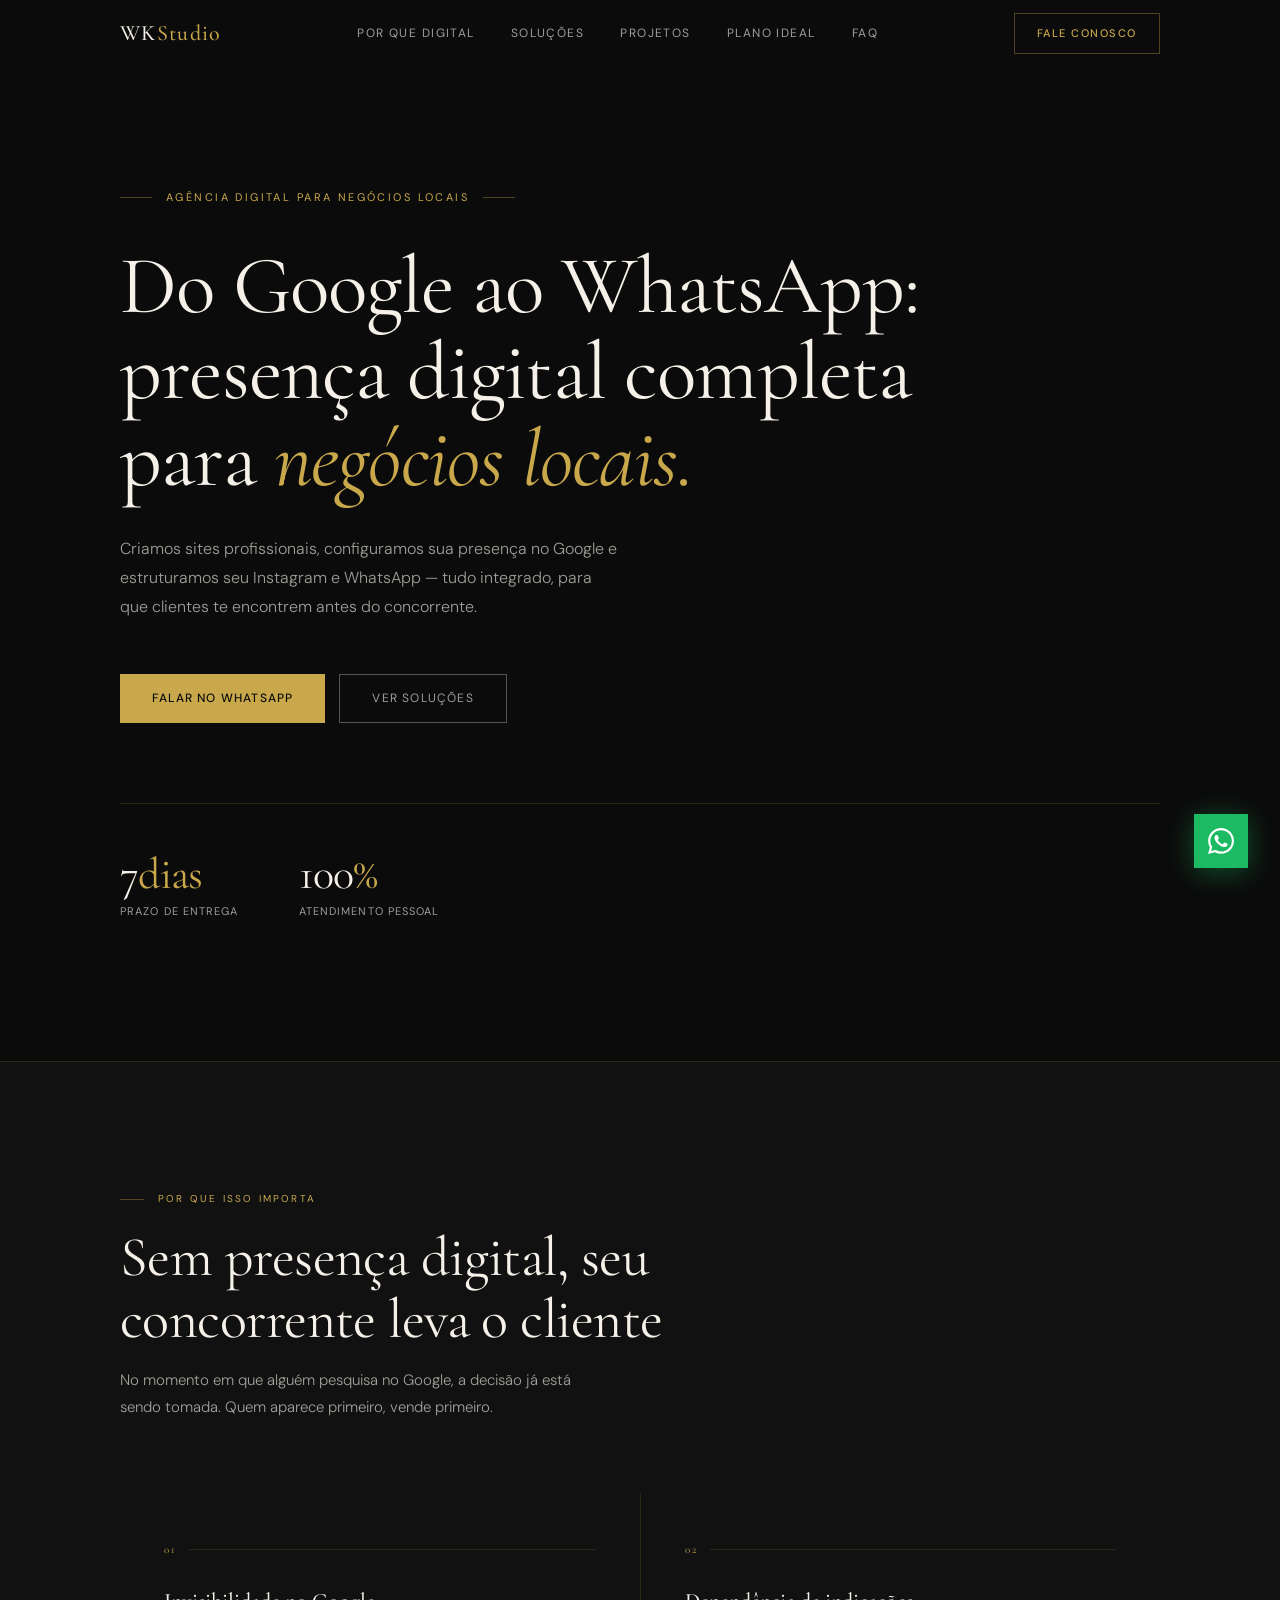
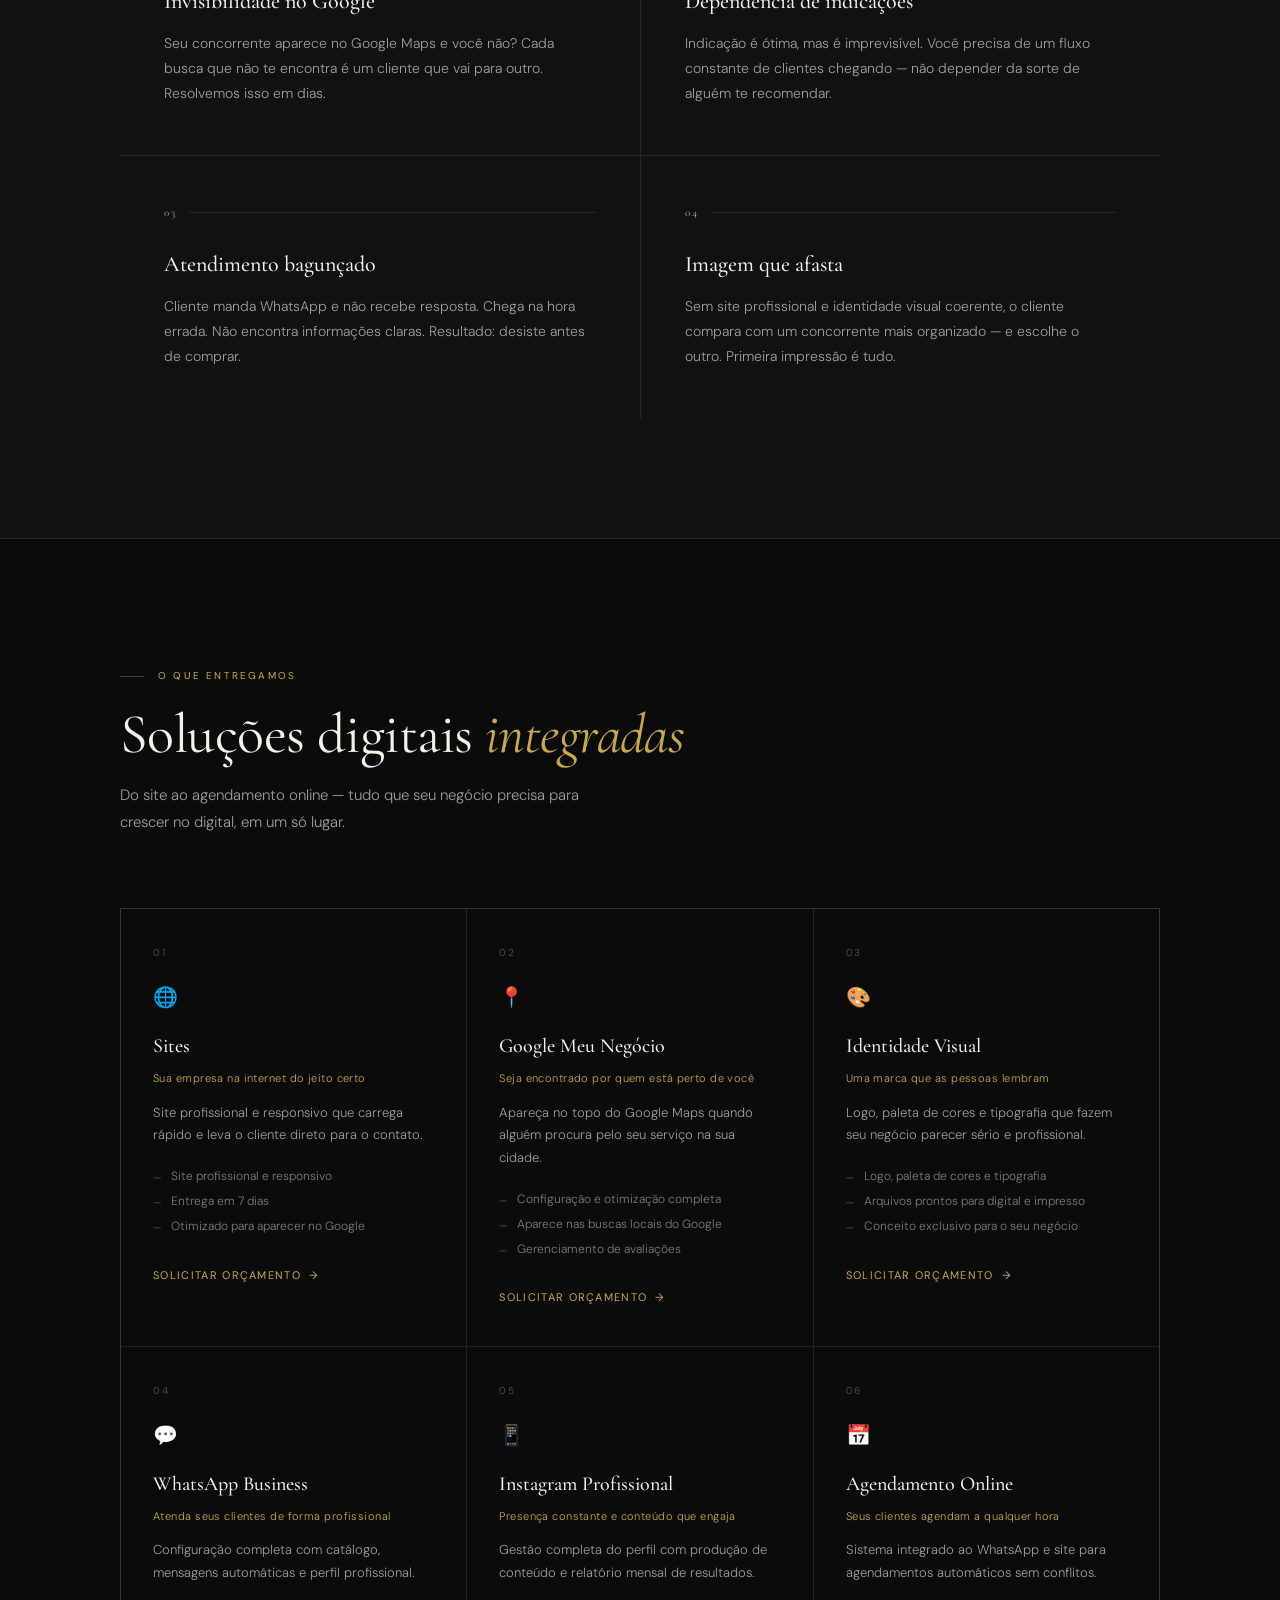
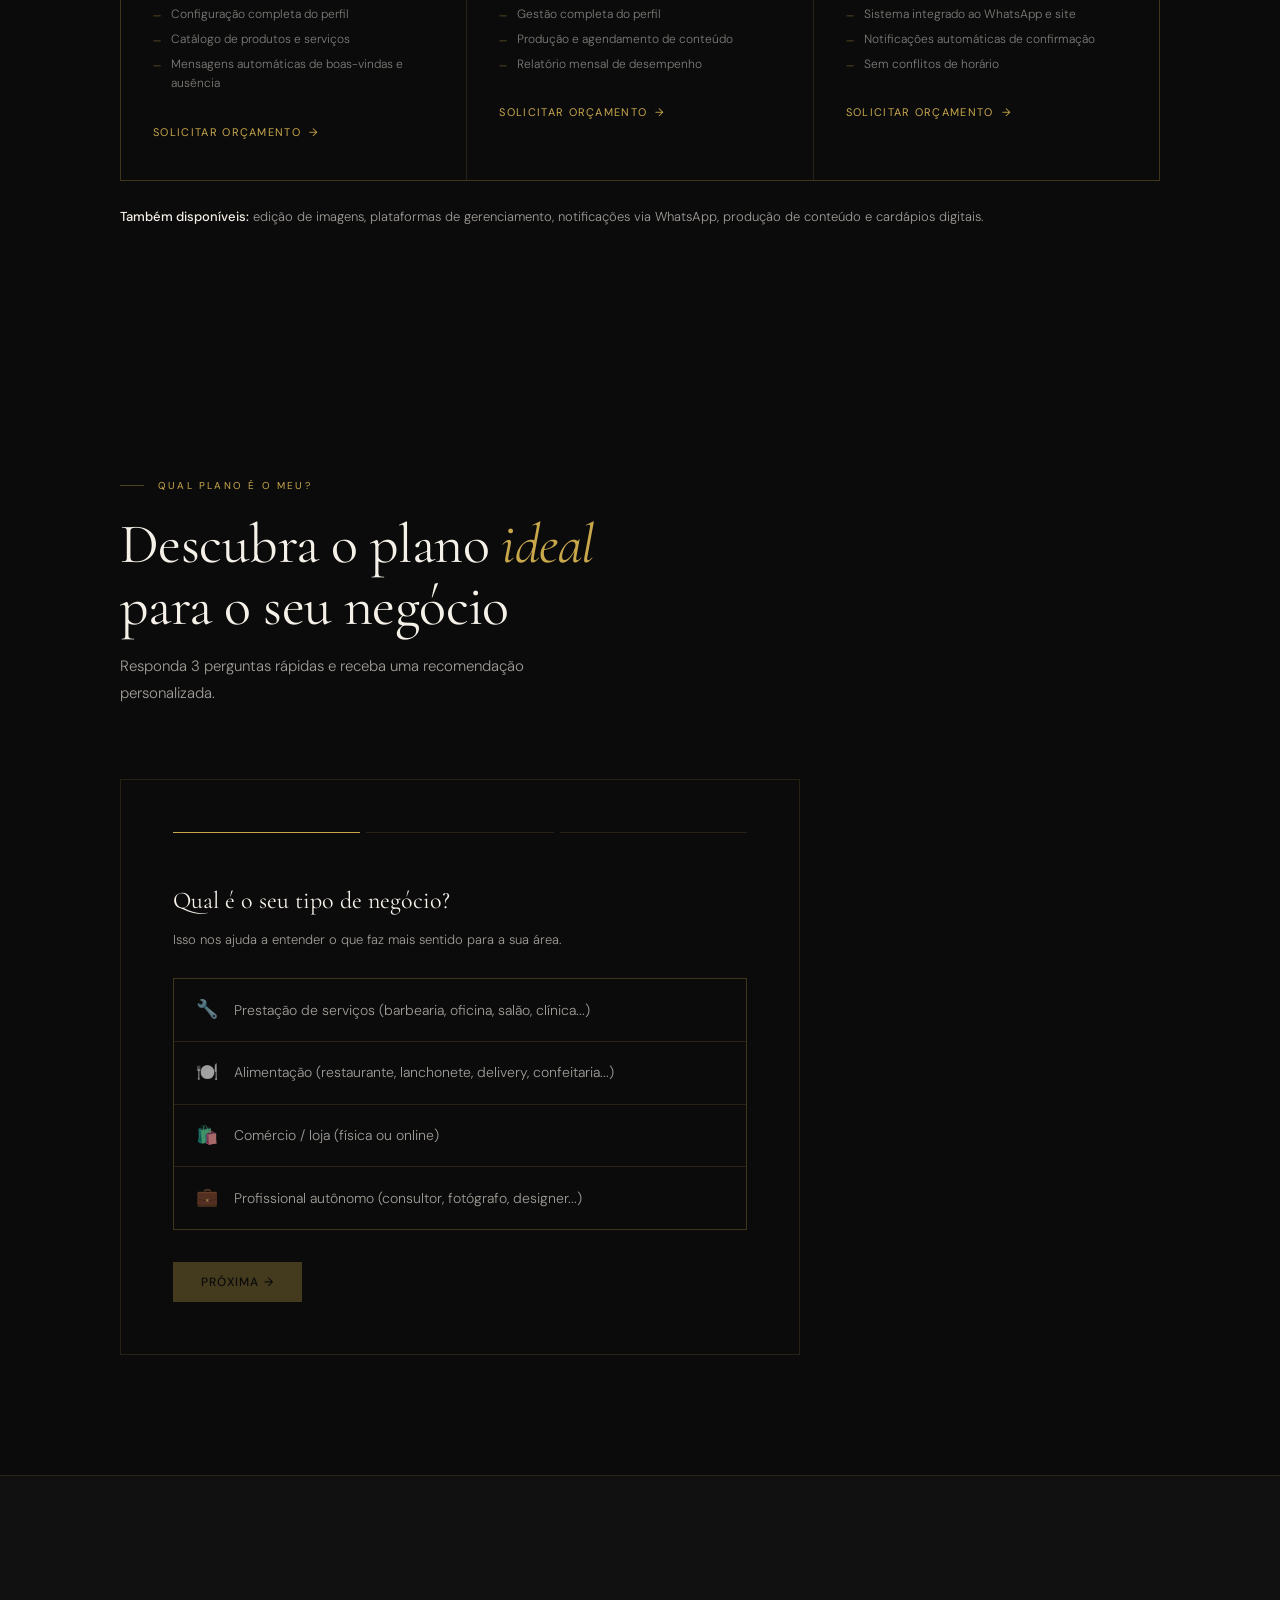
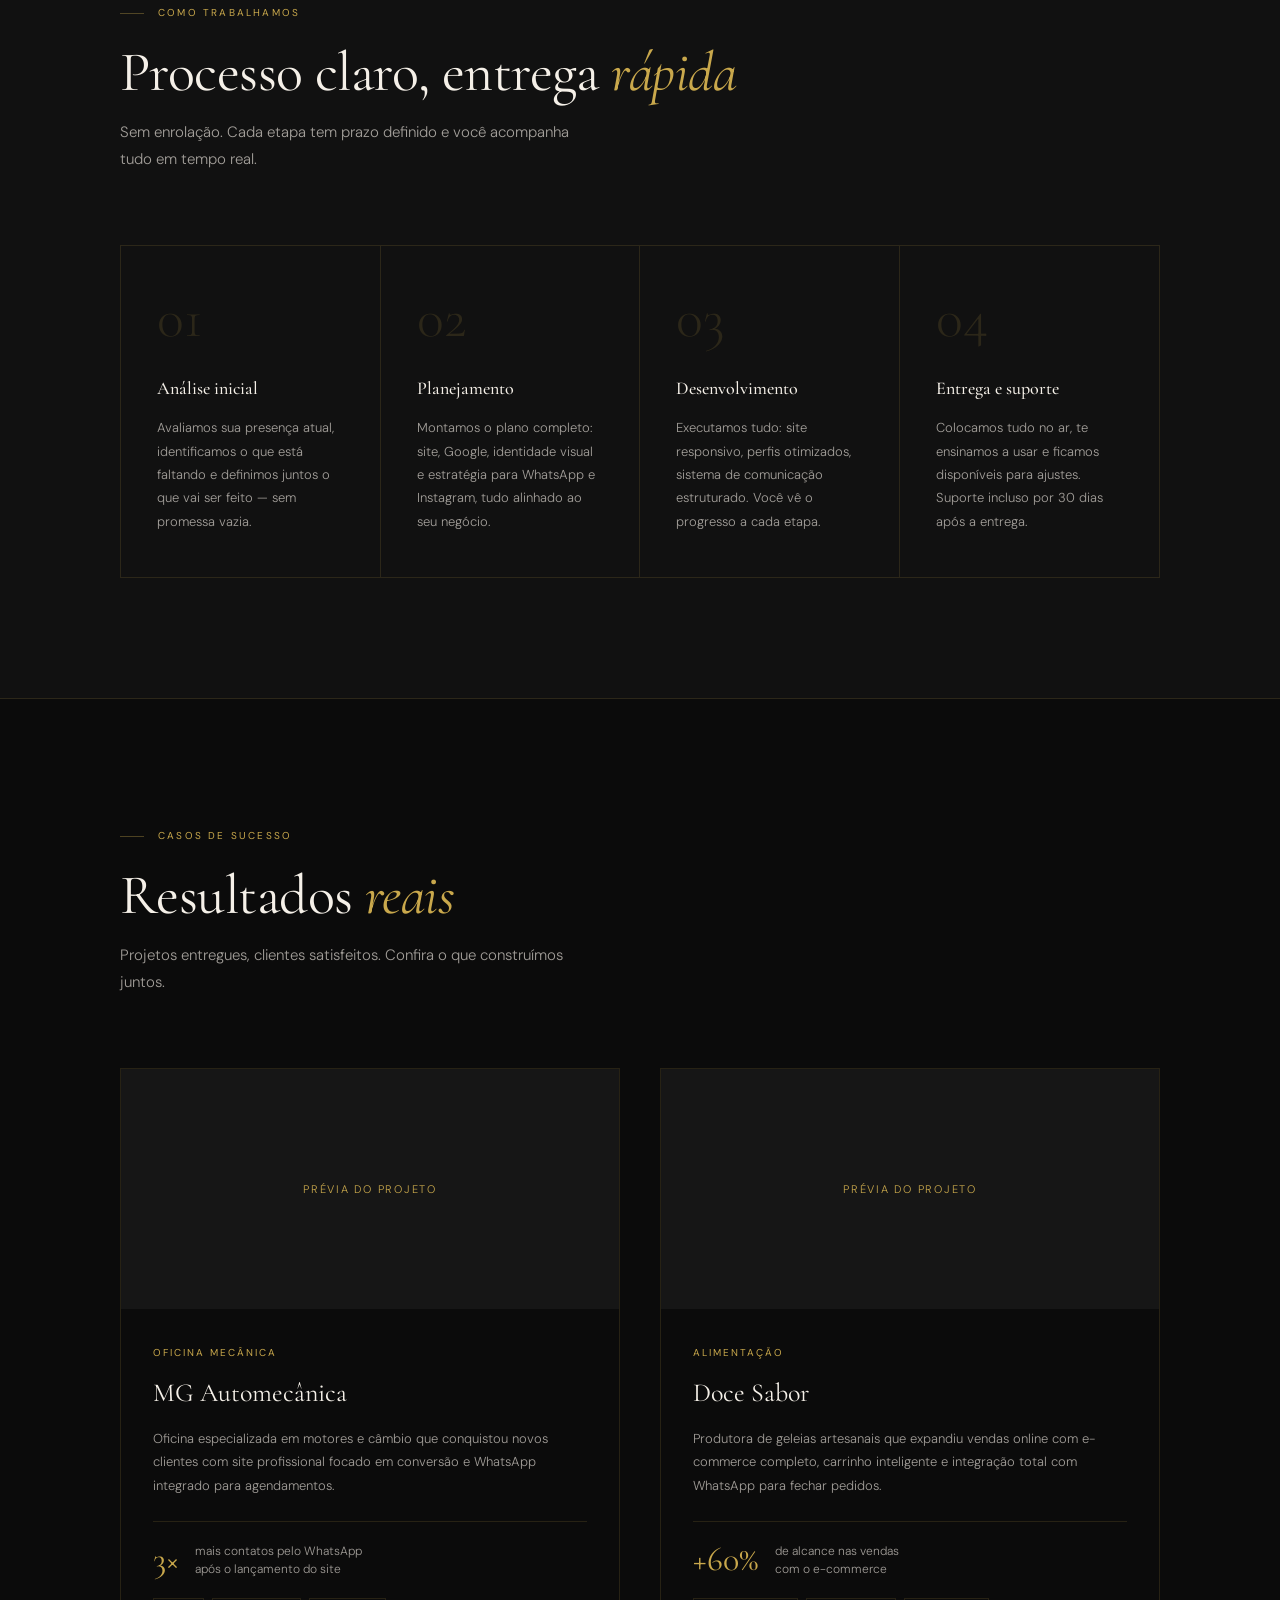
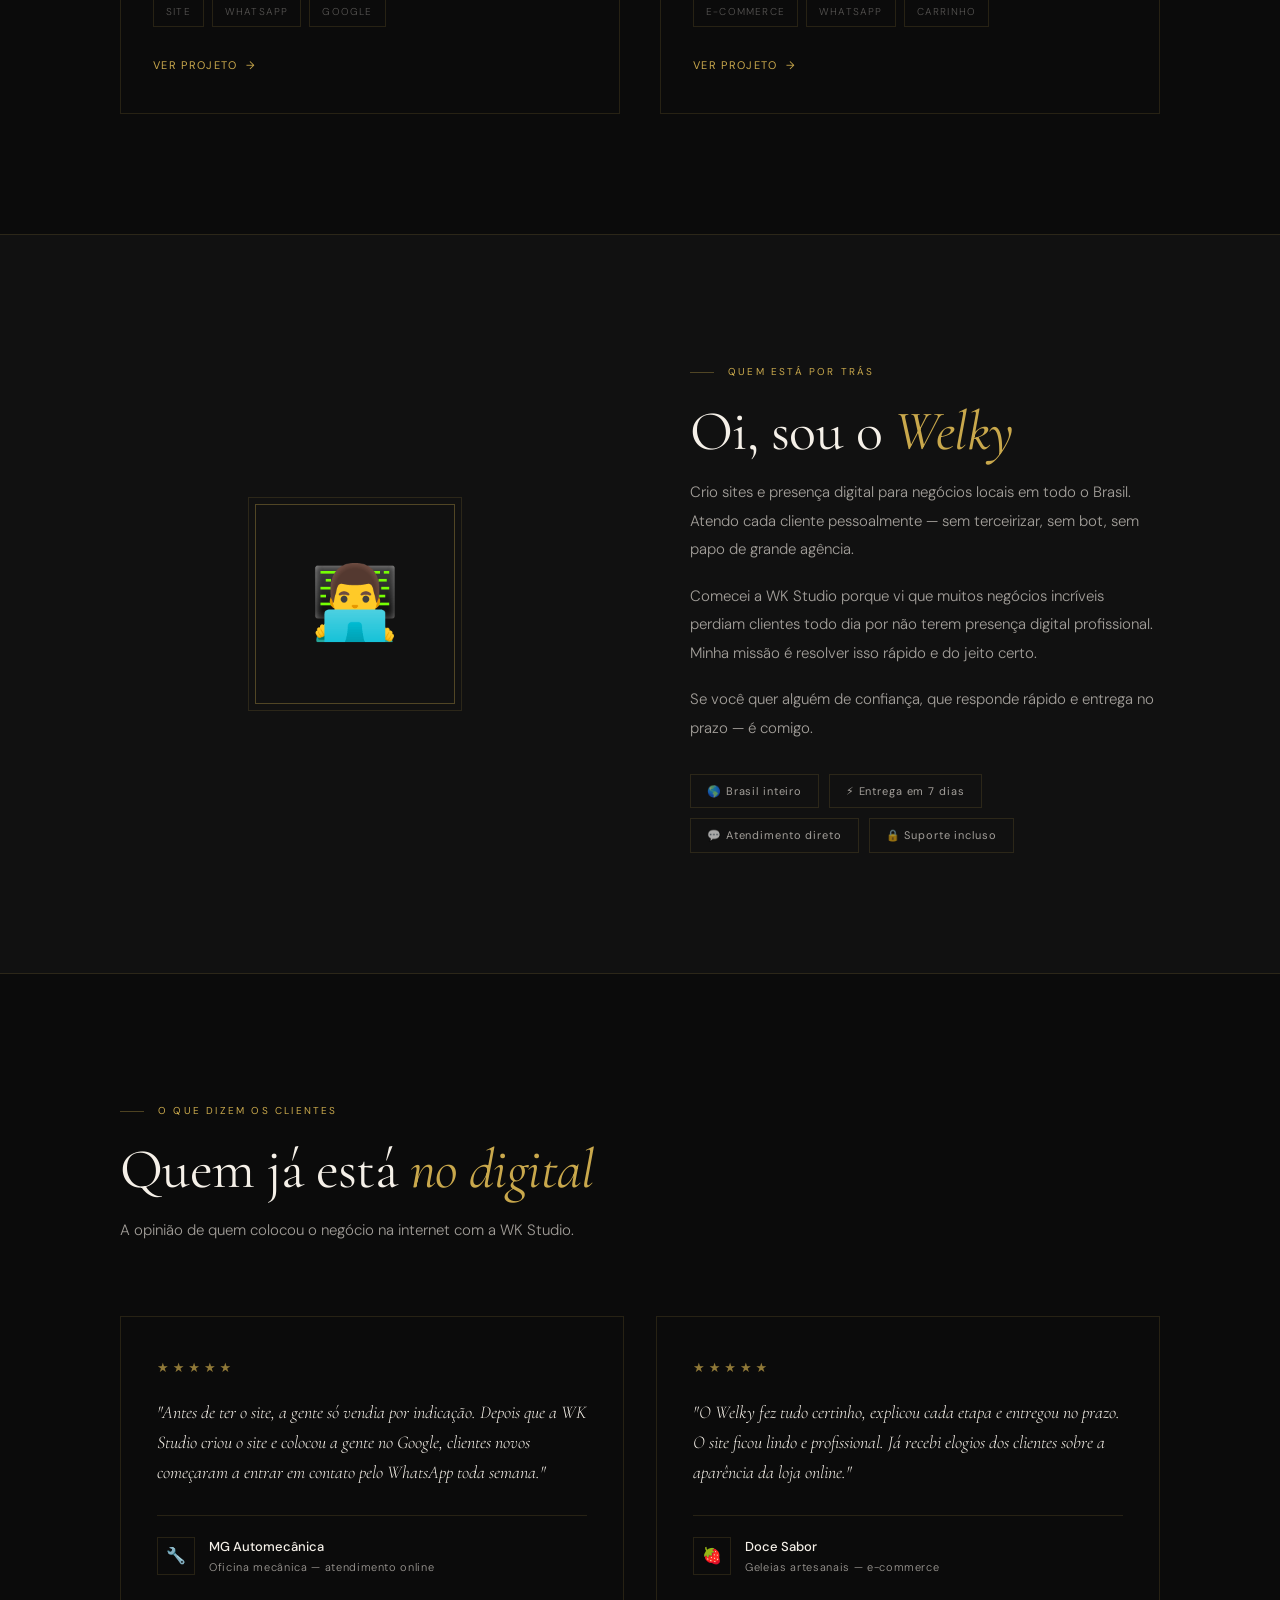
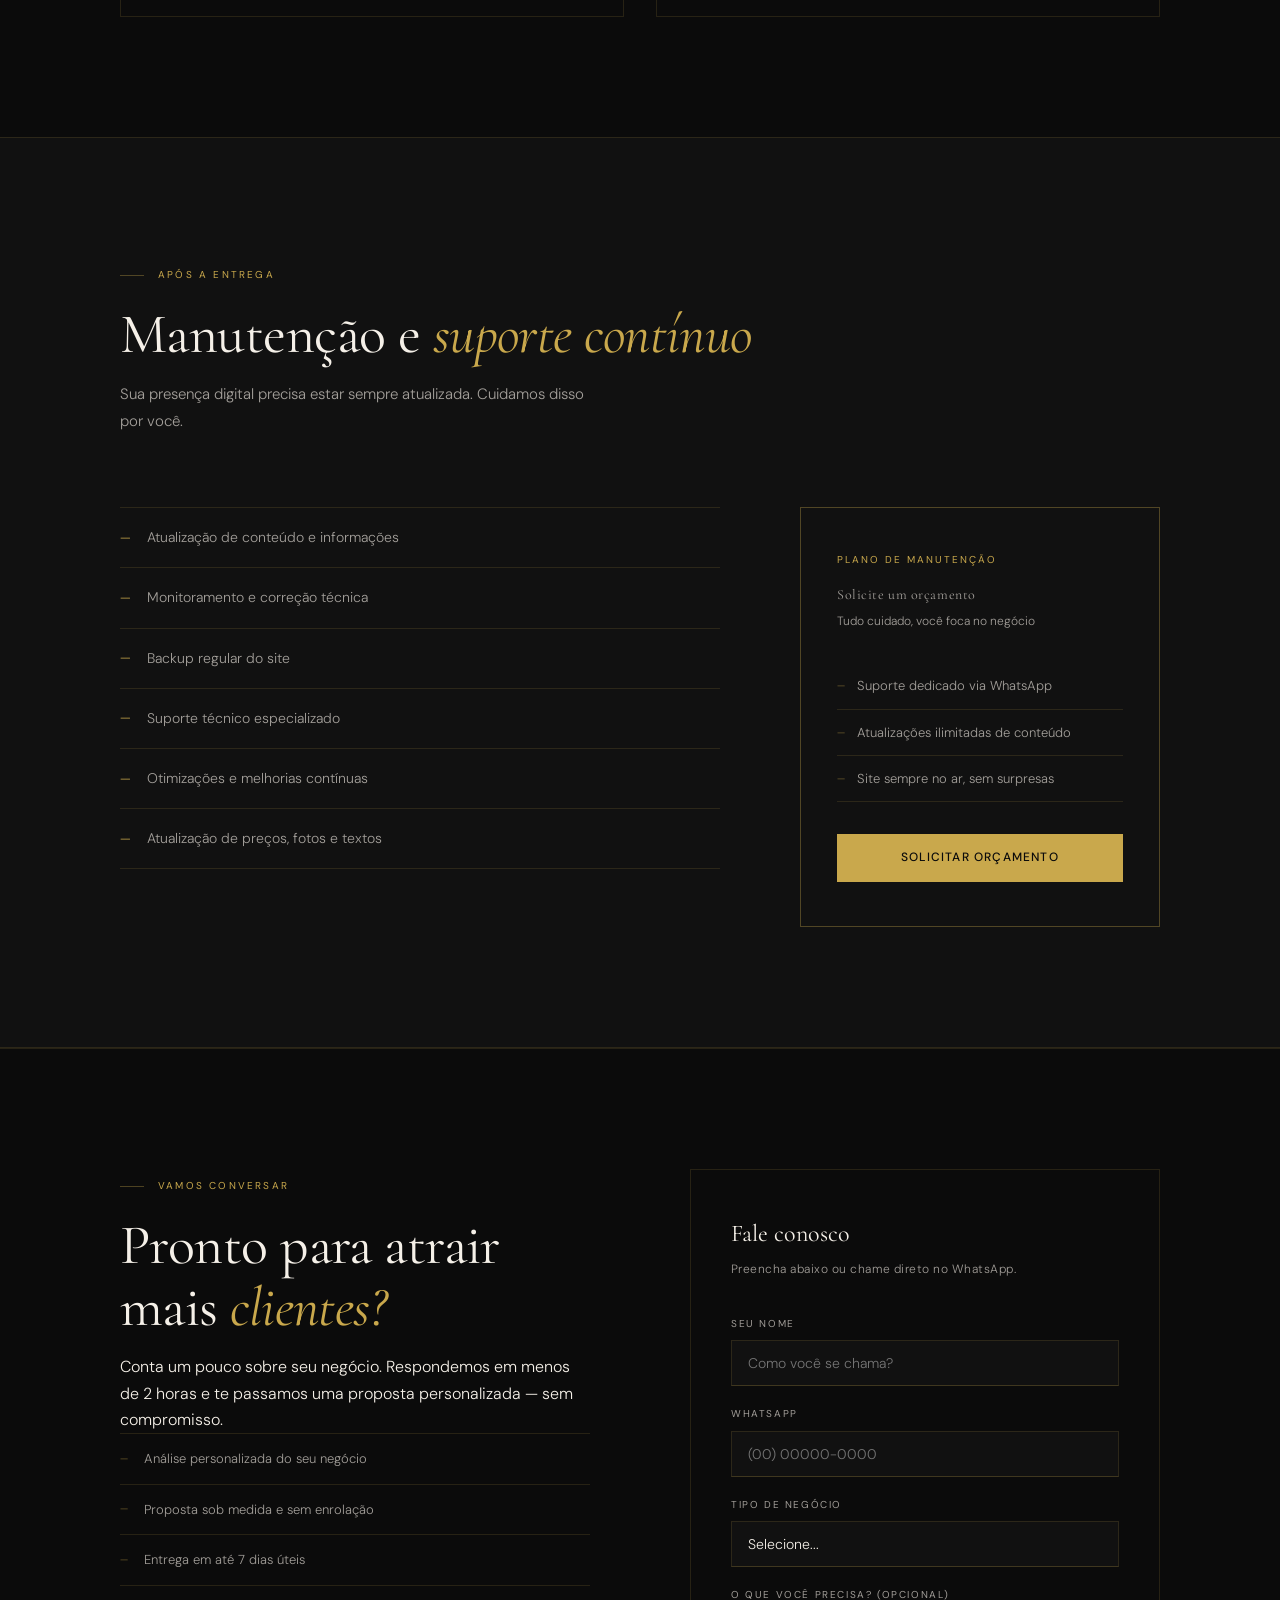
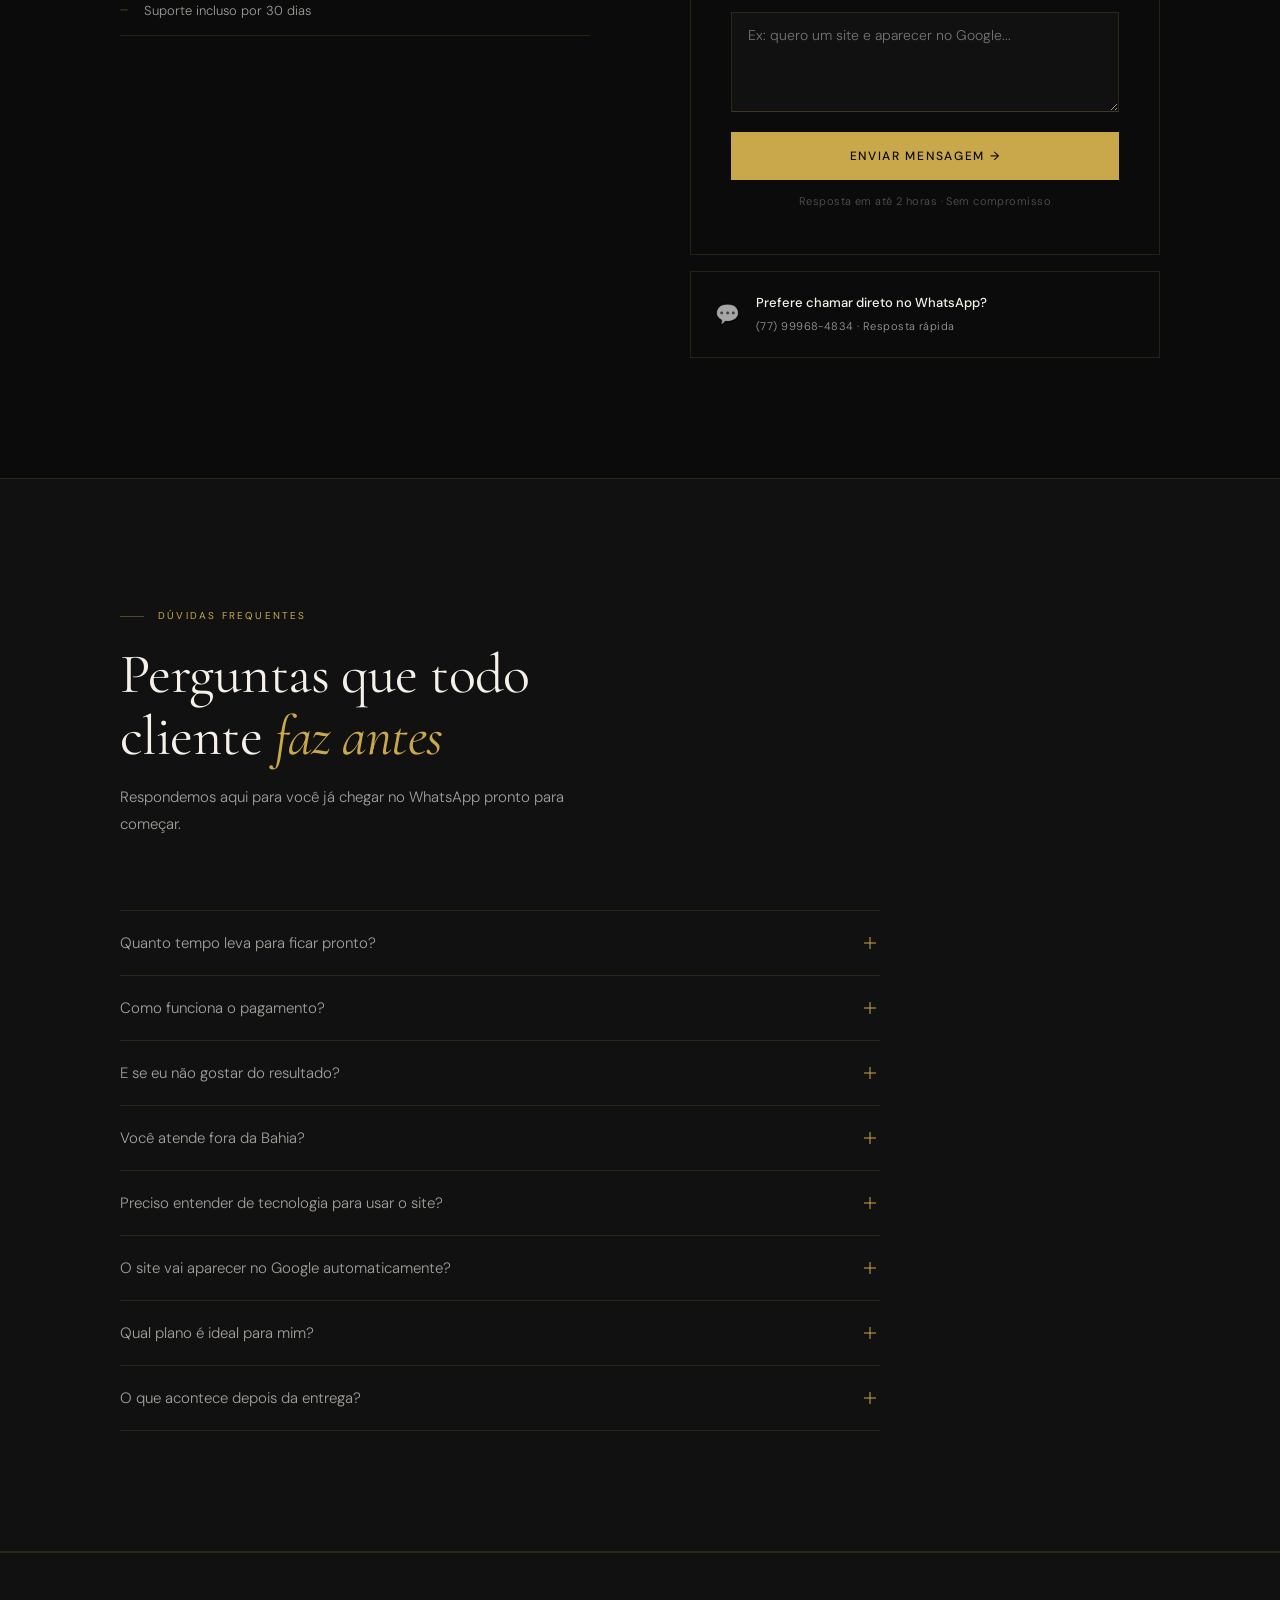
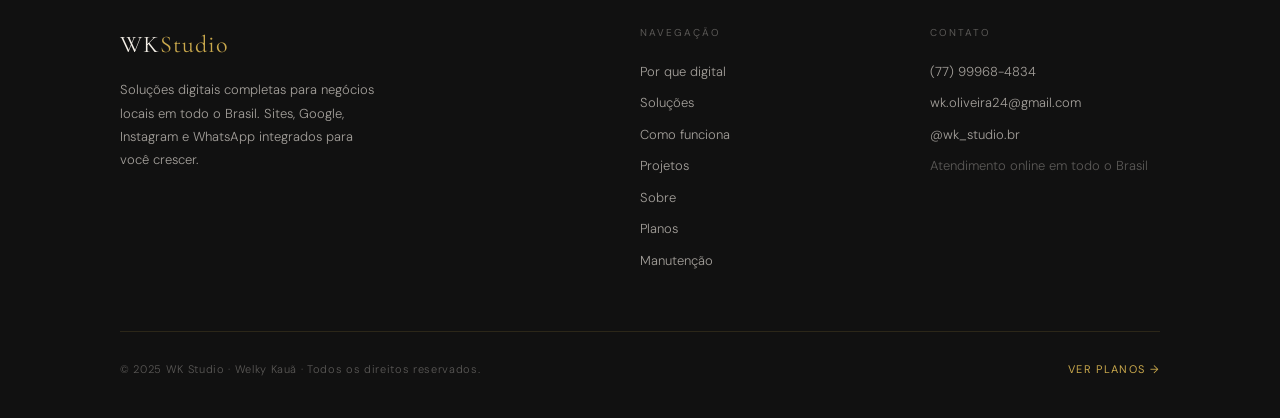
==== commit 2a7e8bda: "update 6" ====
--- a/index.html
+++ b/index.html
@@ -67,6 +67,16 @@
         font-weight: 300;
       }
 
+      body:not(.js-ready) .reveal,
+      body:not(.js-ready) .hero-label,
+      body:not(.js-ready) h1,
+      body:not(.js-ready) .hero-sub,
+      body:not(.js-ready) .hero-btns,
+      body:not(.js-ready) .hero-stats {
+        opacity: 1;
+        transform: none;
+      }
+
       a {
         color: inherit;
         text-decoration: none;
@@ -368,6 +378,7 @@
       .hero-sub,
       .hero-btns,
       .hero-stats {
+        opacity: 1;
         animation-duration: 0.65s;
       }
 
@@ -376,7 +387,7 @@
         flex-wrap: wrap;
         gap: 14px;
         margin-bottom: 80px;
-        opacity: 0;
+        opacity: 1;
         animation: fadeUp 0.9s 0.65s cubic-bezier(0.16, 1, 0.3, 1) forwards;
       }
 
@@ -428,7 +439,7 @@
         flex-wrap: wrap;
         padding-top: 48px;
         border-top: 1px solid var(--line);
-        opacity: 0;
+        opacity: 1;
         animation: fadeUp 0.9s 0.8s cubic-bezier(0.16, 1, 0.3, 1) forwards;
       }
 
@@ -598,6 +609,18 @@
         gap: 1px;
         background: var(--line);
         border: 1px solid var(--line);
+      }
+
+      .serv-support {
+        margin-top: 24px;
+        color: var(--muted);
+        font-size: 13px;
+        line-height: 1.8;
+      }
+
+      .serv-support strong {
+        color: var(--white);
+        font-weight: 500;
       }
 
       @media (max-width: 900px) {
@@ -2210,7 +2233,7 @@
 
       @keyframes fadeUp {
         from {
-          opacity: 0;
+          opacity: 1;
           transform: translateY(24px);
         }
 
@@ -2372,6 +2395,11 @@
           crescer no digital, em um só lugar.
         </p>
         <div class="serv-grid reveal" id="serv-grid"></div>
+        <p class="serv-support reveal">
+          <strong>Também disponíveis:</strong> edição de imagens, plataformas de
+          gerenciamento, notificações via WhatsApp, produção de conteúdo e
+          cardápios digitais.
+        </p>
       </div>
     </section>
 
@@ -3187,6 +3215,7 @@
     </div>
 
     <script>
+      document.body.classList.add("js-ready");
       const WA = "5577999684834";
 
       /* ── NAV SCROLL ── */
@@ -3504,10 +3533,20 @@
 
       function buildCards() {
         const g = document.getElementById("serv-grid");
-        services.forEach((s, i) => {
-          const c = document.createElement("div");
-          c.className = "serv-card";
-          c.innerHTML = `
+        const featuredServices = [
+          "Sites",
+          "Google Meu Negócio",
+          "Identidade Visual",
+          "WhatsApp Business",
+          "Instagram Profissional",
+          "Agendamento Online",
+        ];
+        services
+          .filter((s) => featuredServices.includes(s.name))
+          .forEach((s, i) => {
+            const c = document.createElement("div");
+            c.className = "serv-card";
+            c.innerHTML = `
       <div class="serv-num">0${i + 1}</div>
       <div class="serv-icon">${s.icon}</div>
       <div class="serv-name">${s.name}</div>
@@ -3516,8 +3555,8 @@
       <ul class="serv-bullets">${s.bullets.map((b) => `<li>${b}</li>`).join("")}</ul>
       <button class="btn-ver" onclick="openModal(${i})">Solicitar orçamento</button>
     `;
-          g.appendChild(c);
-        });
+            g.appendChild(c);
+          });
       }
 
       function openModal(i) {
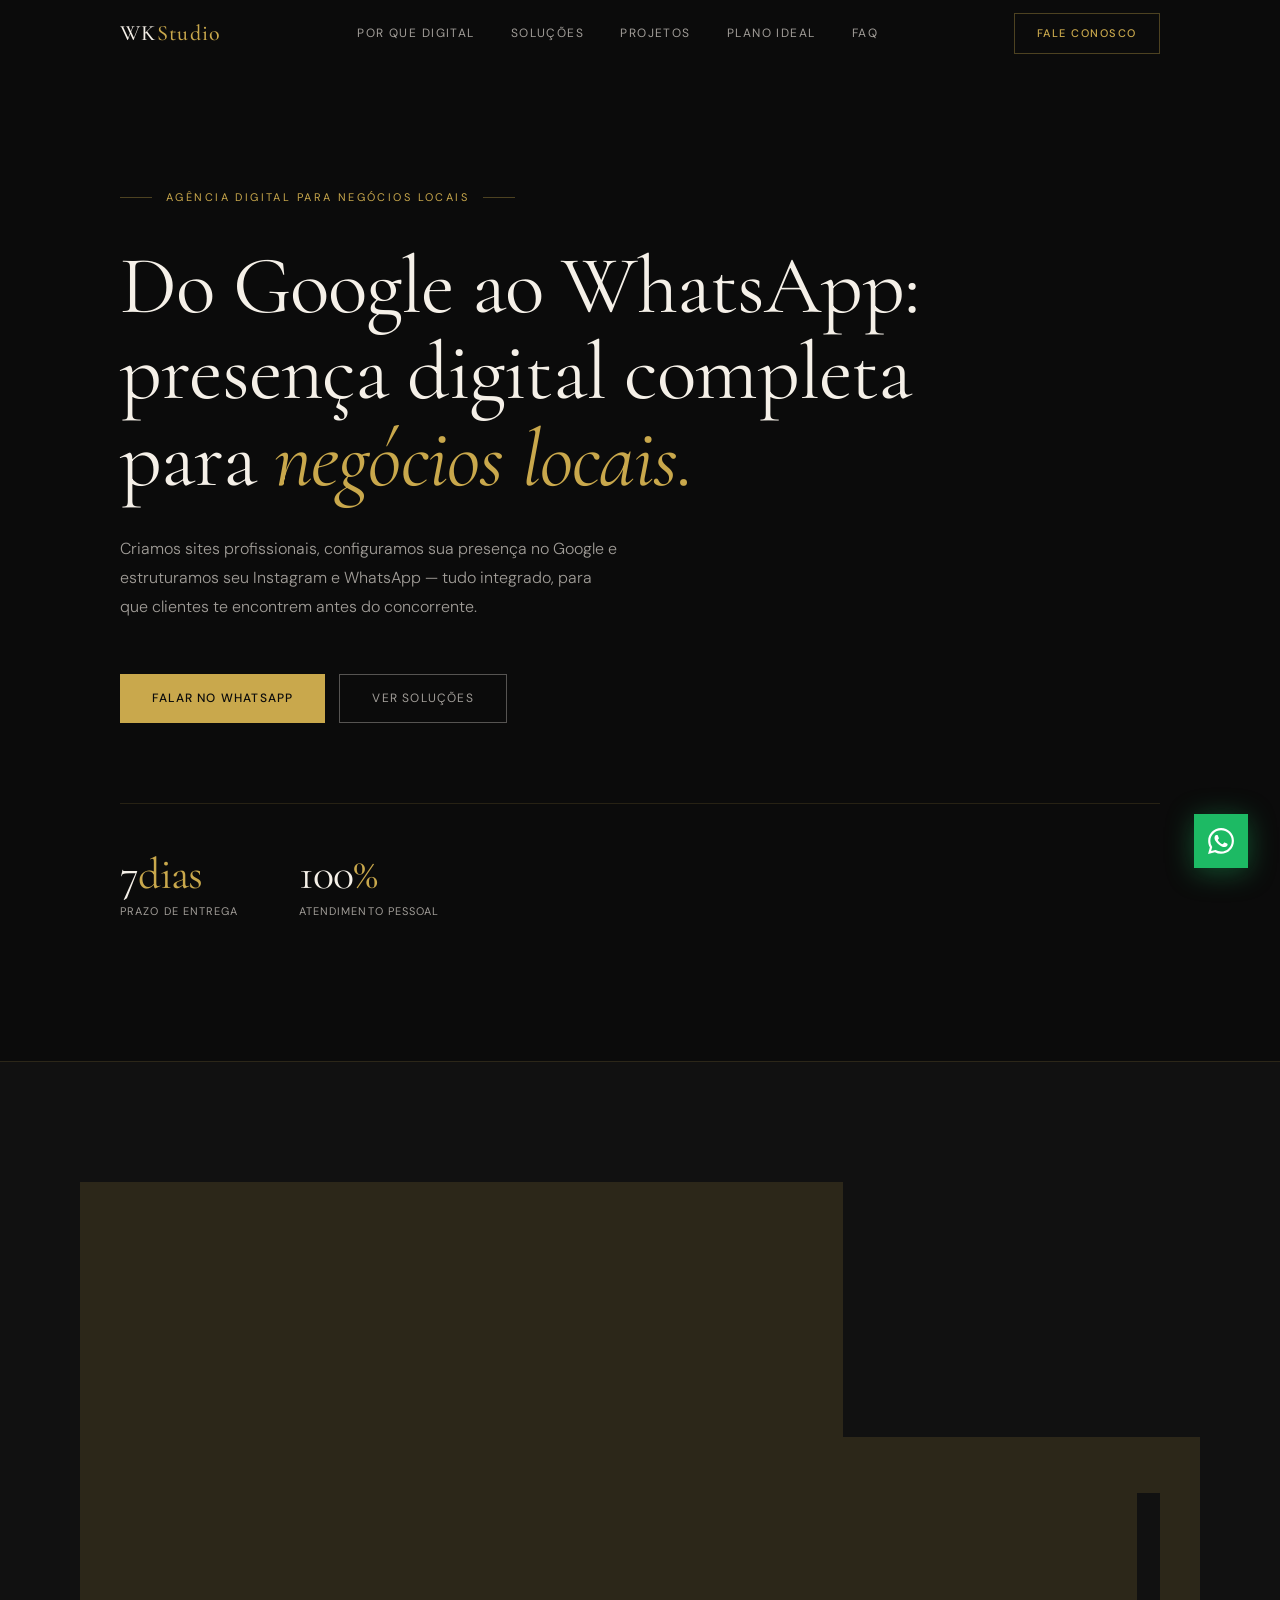
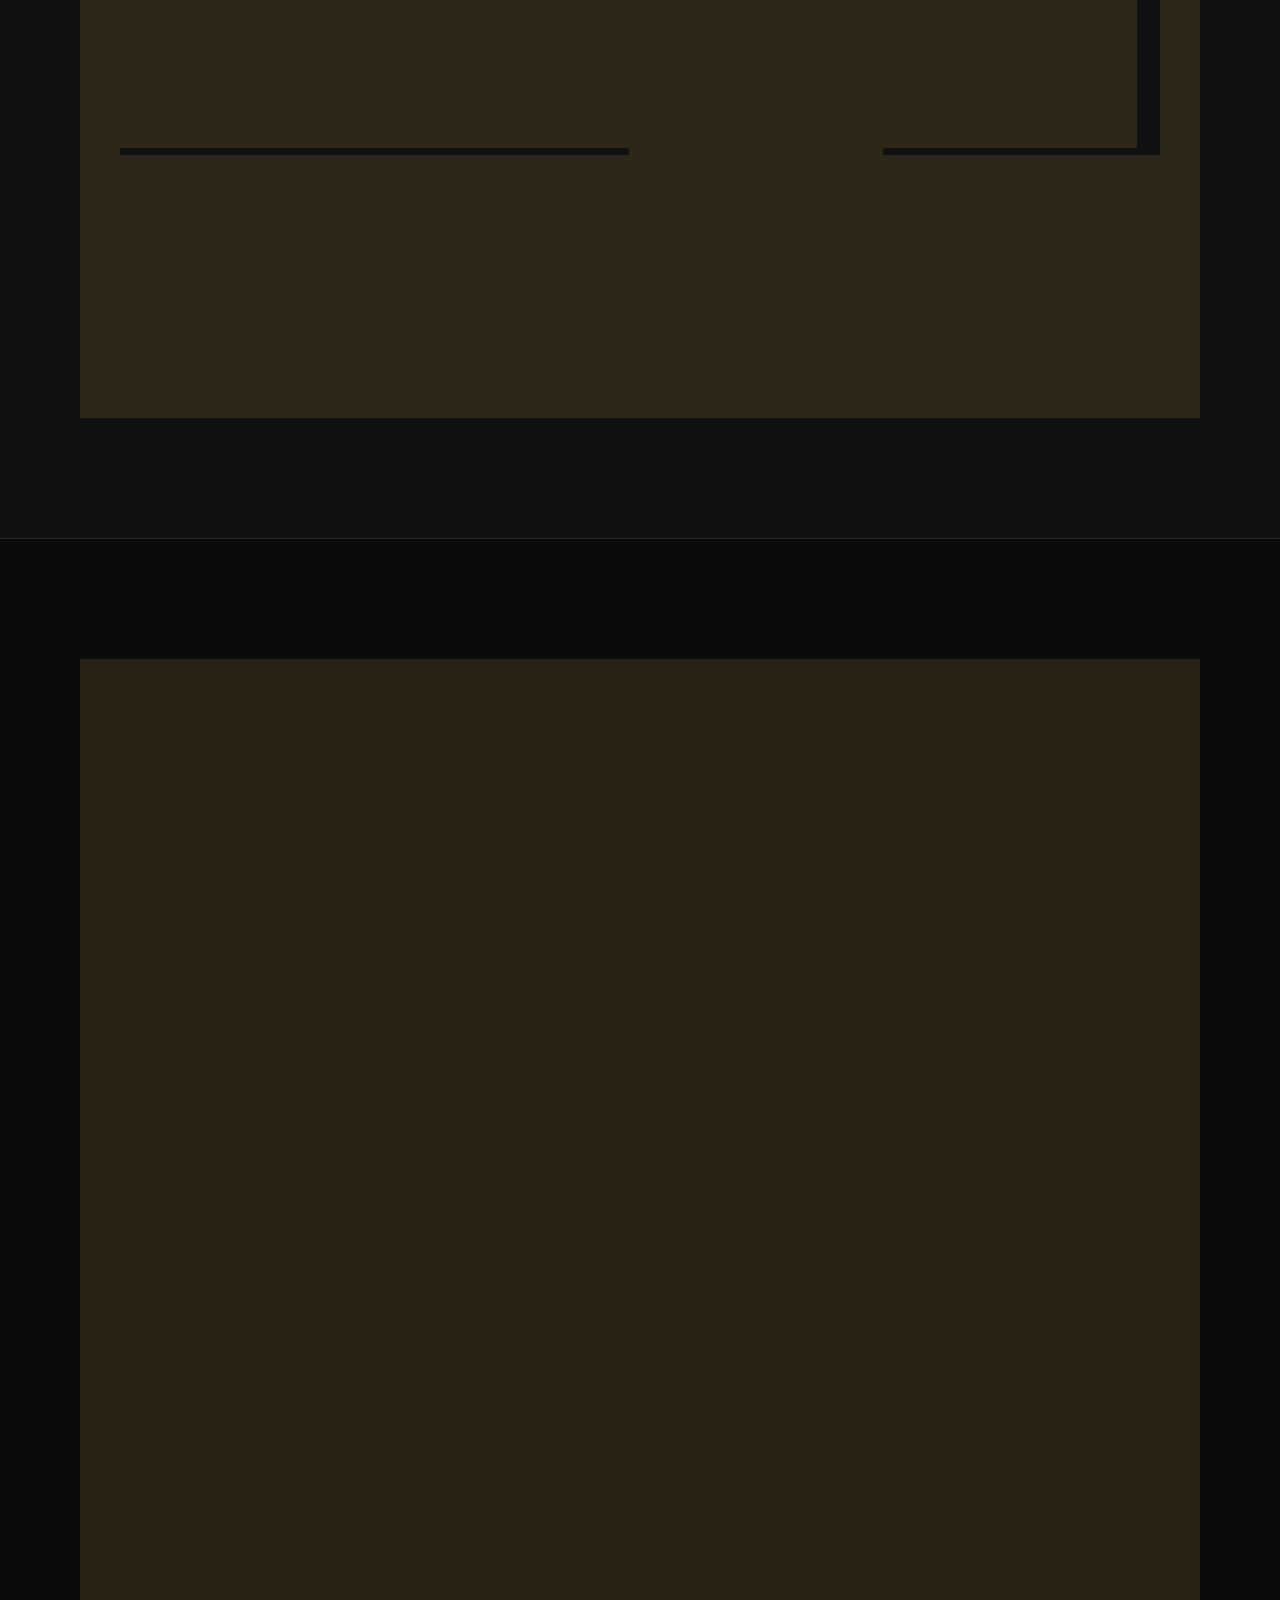
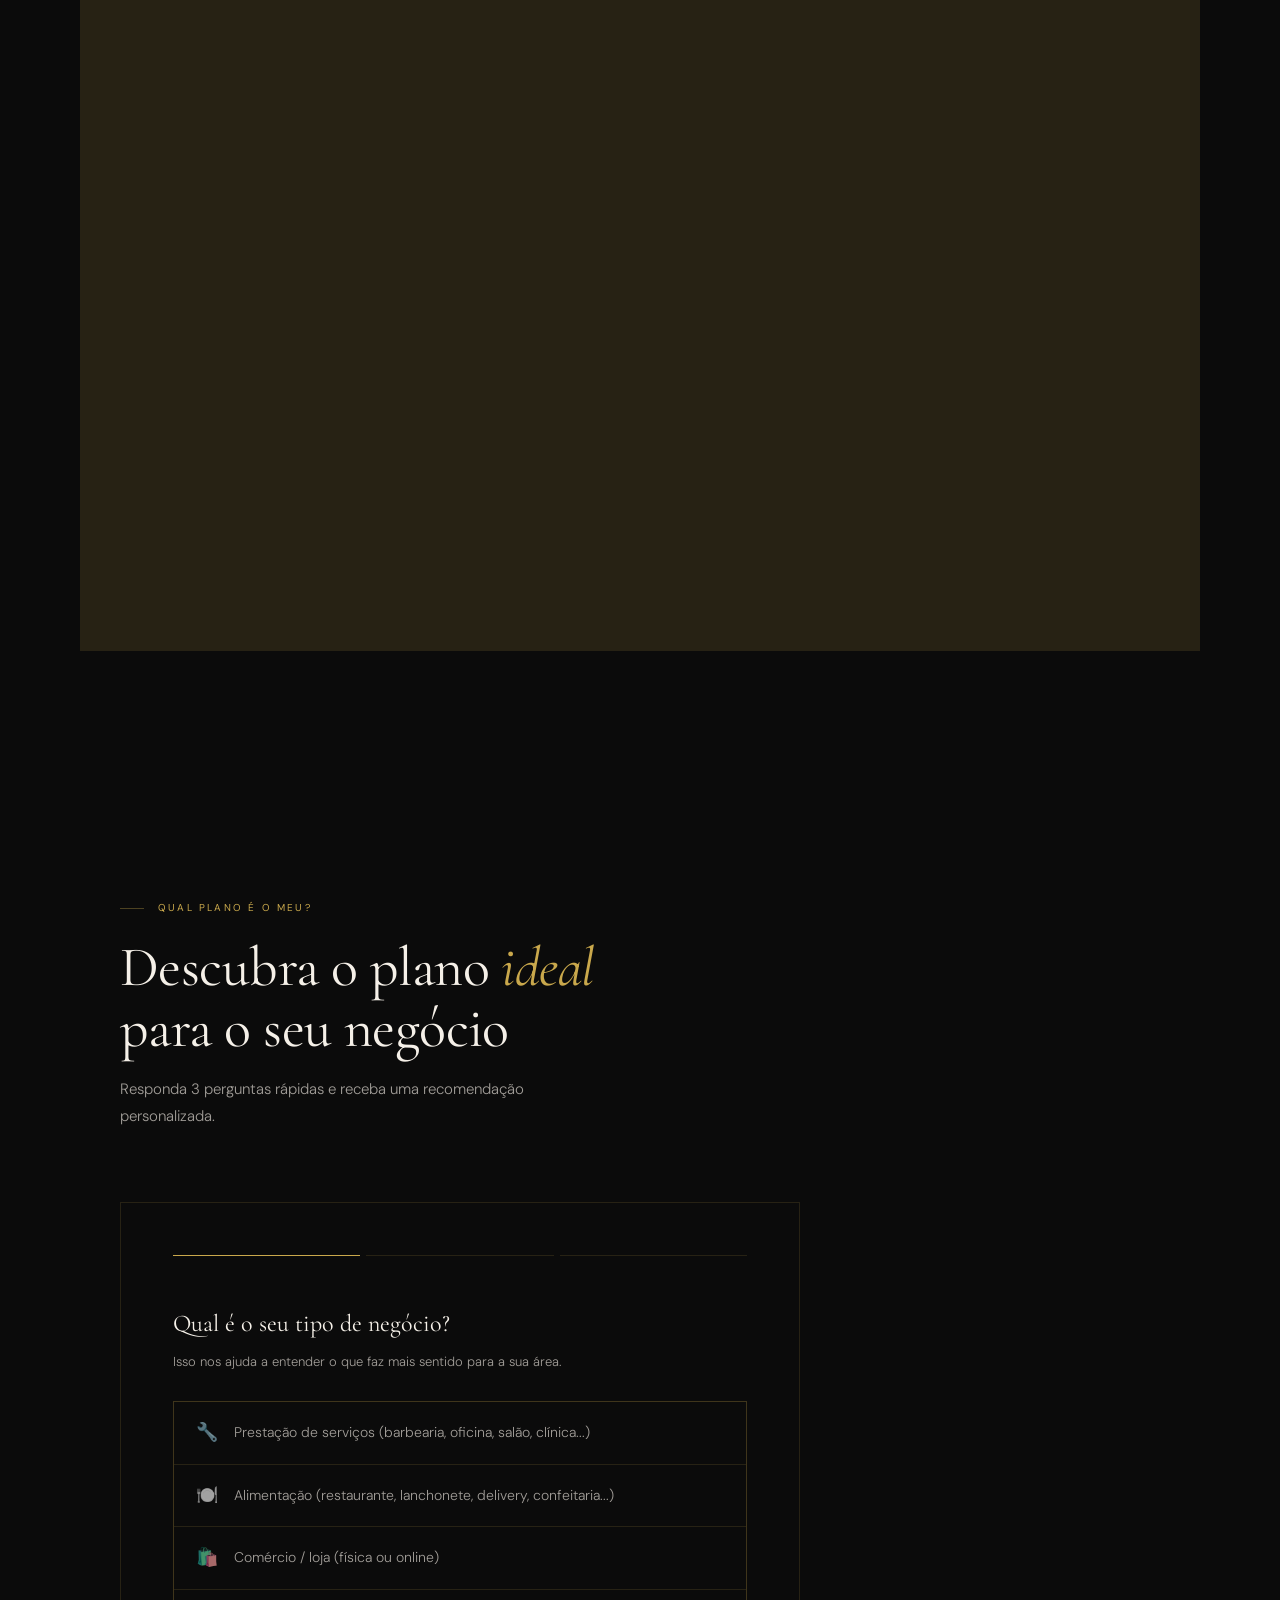
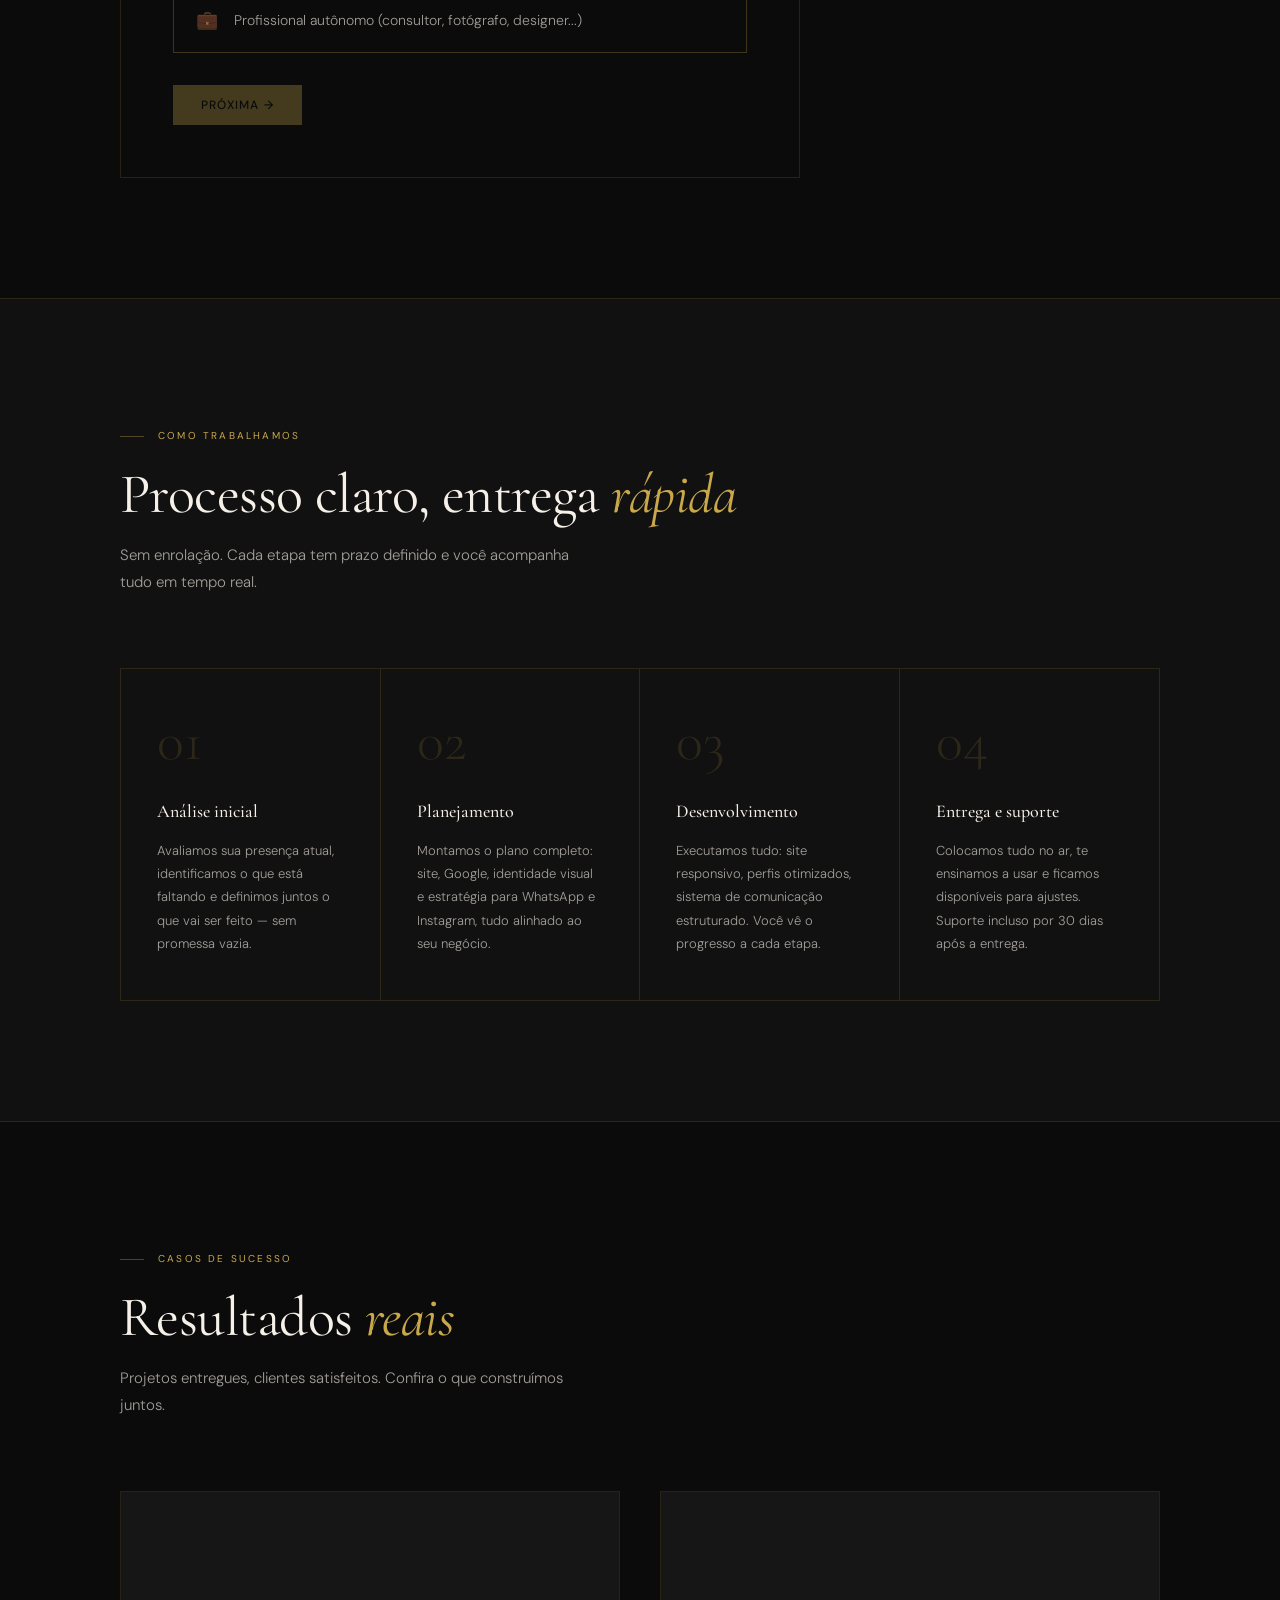
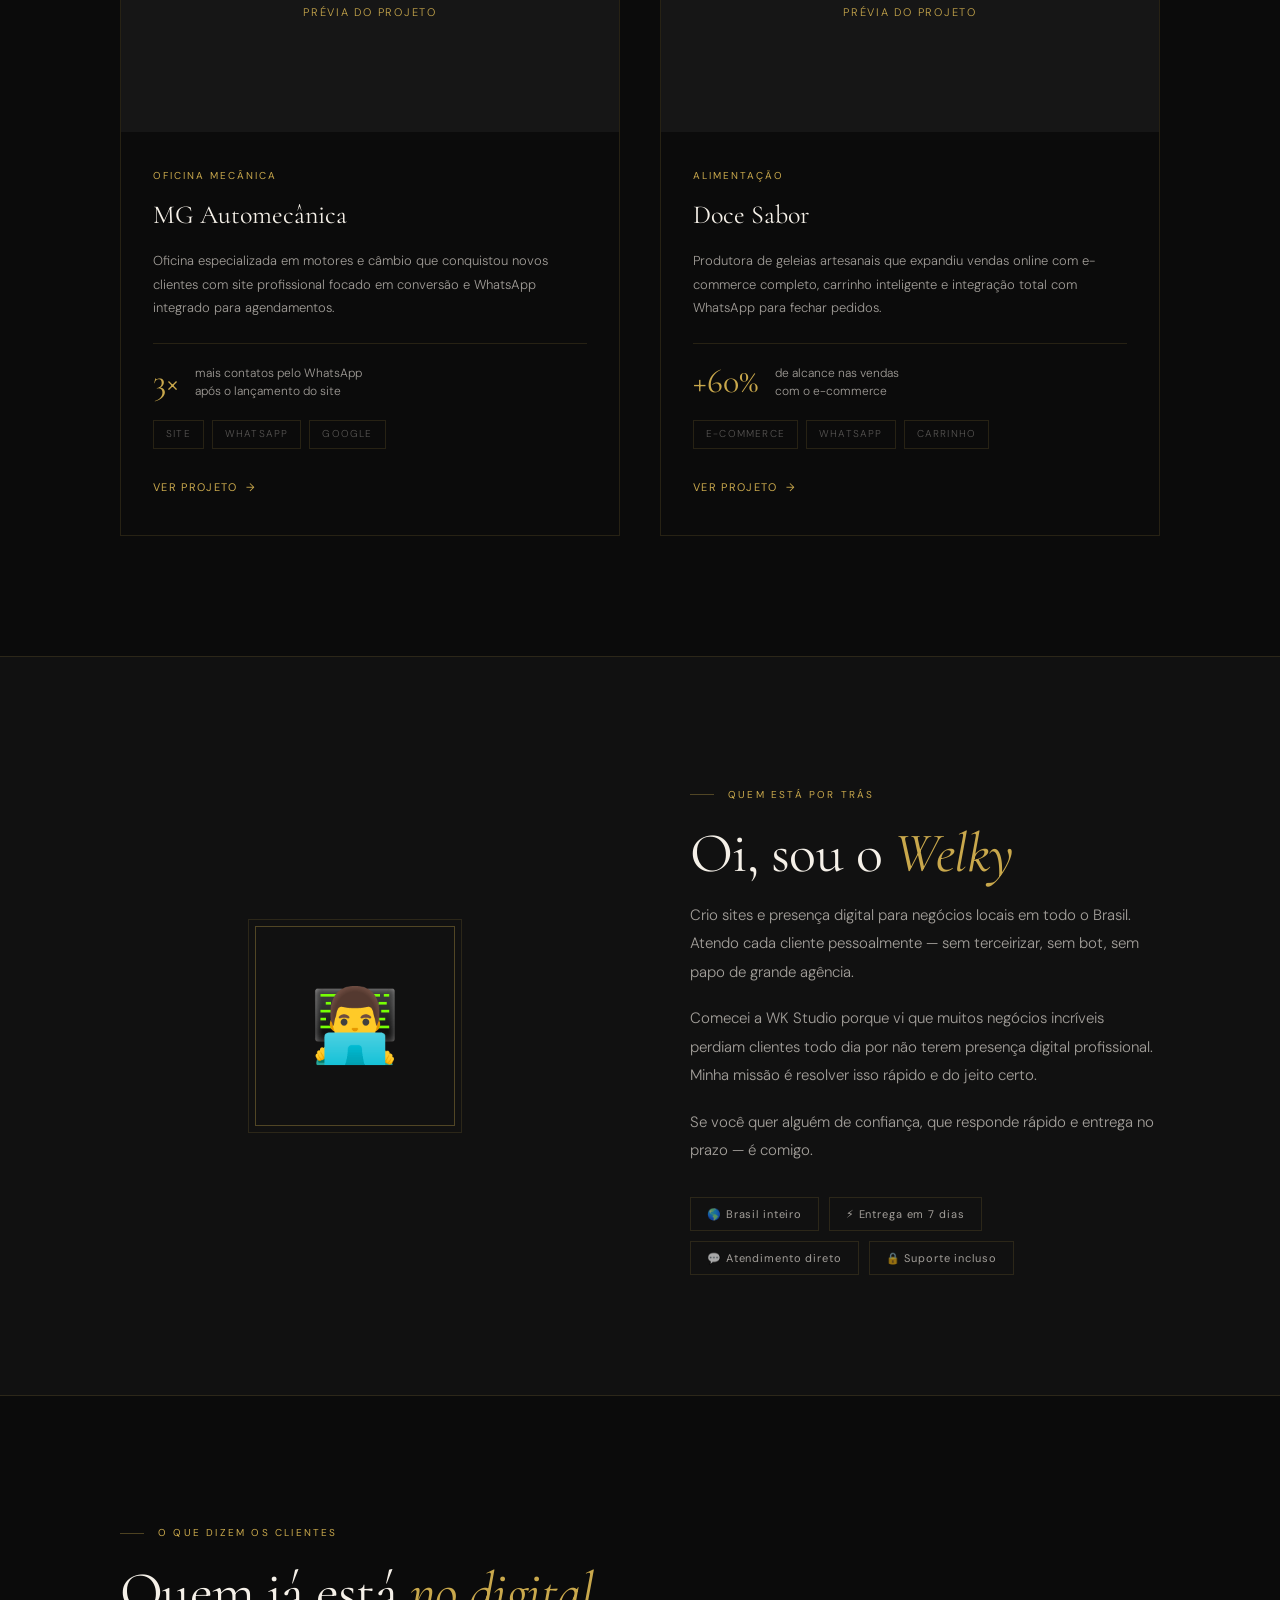
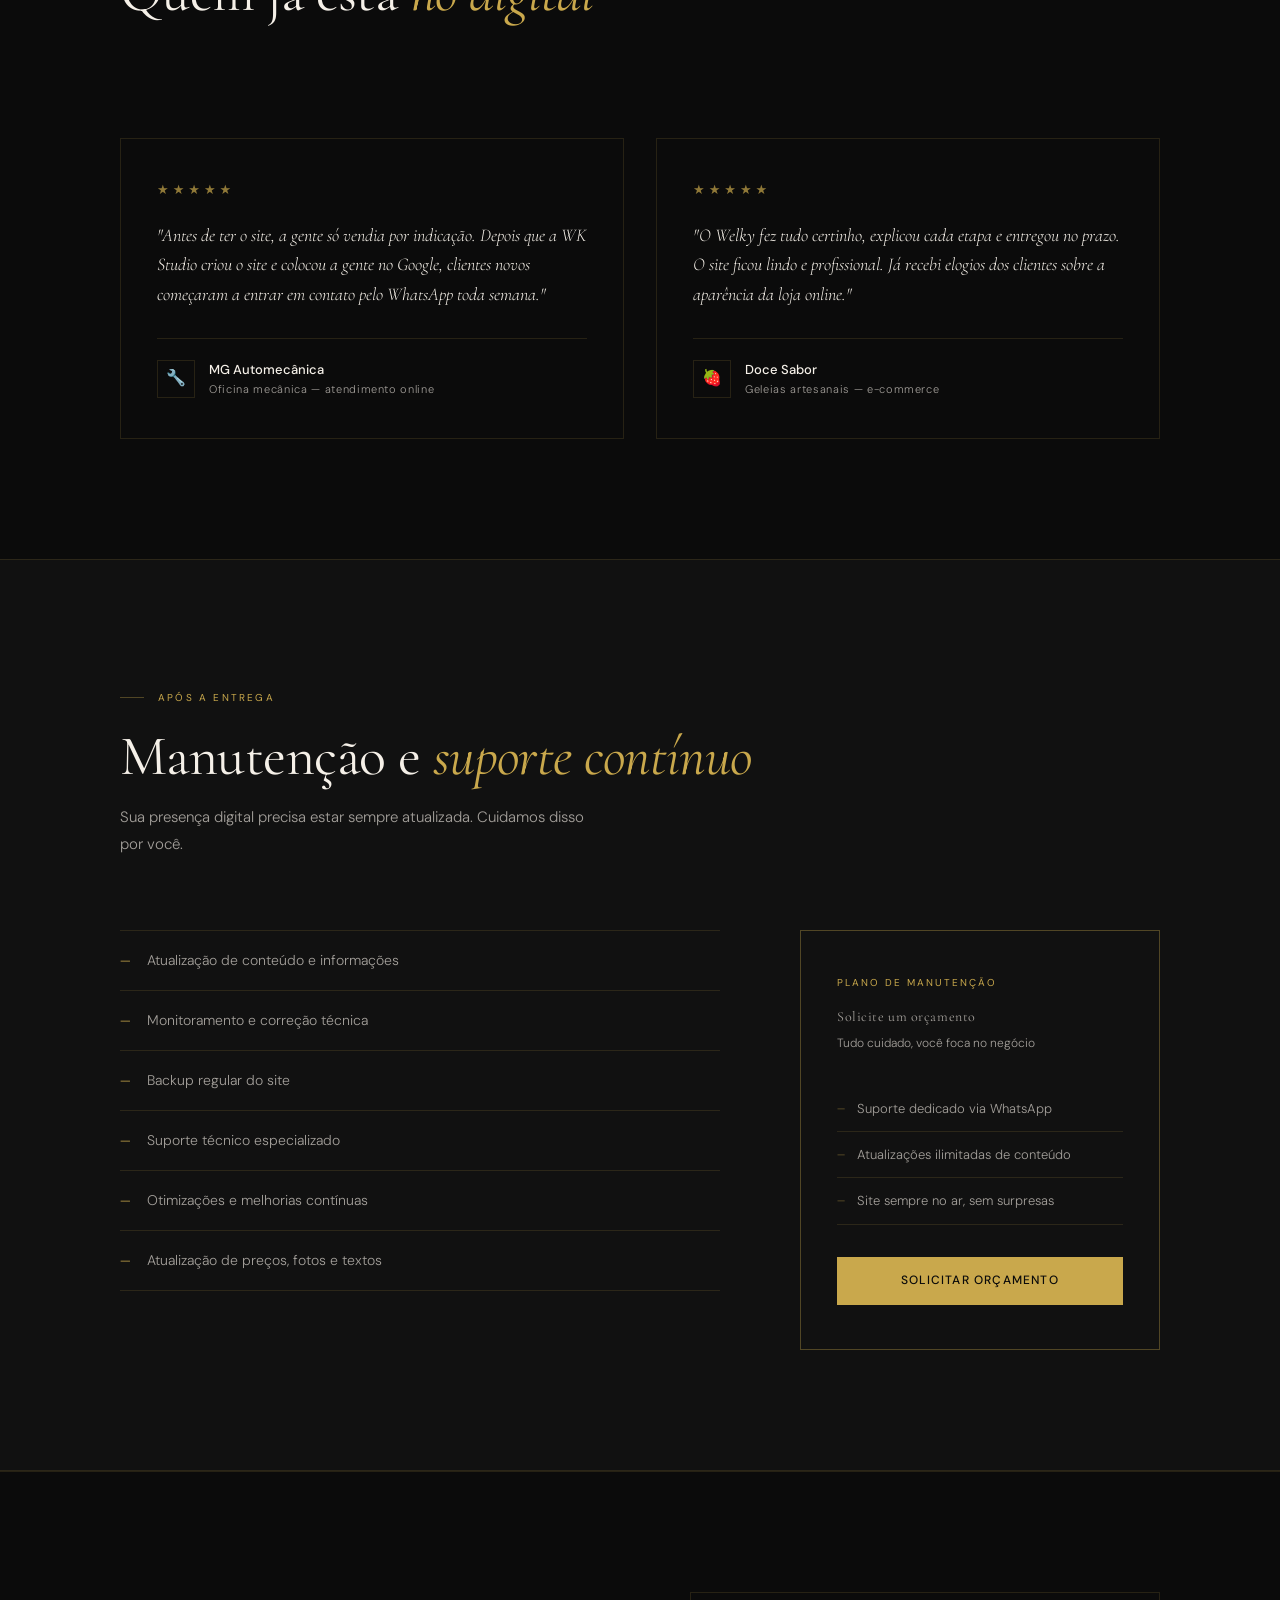
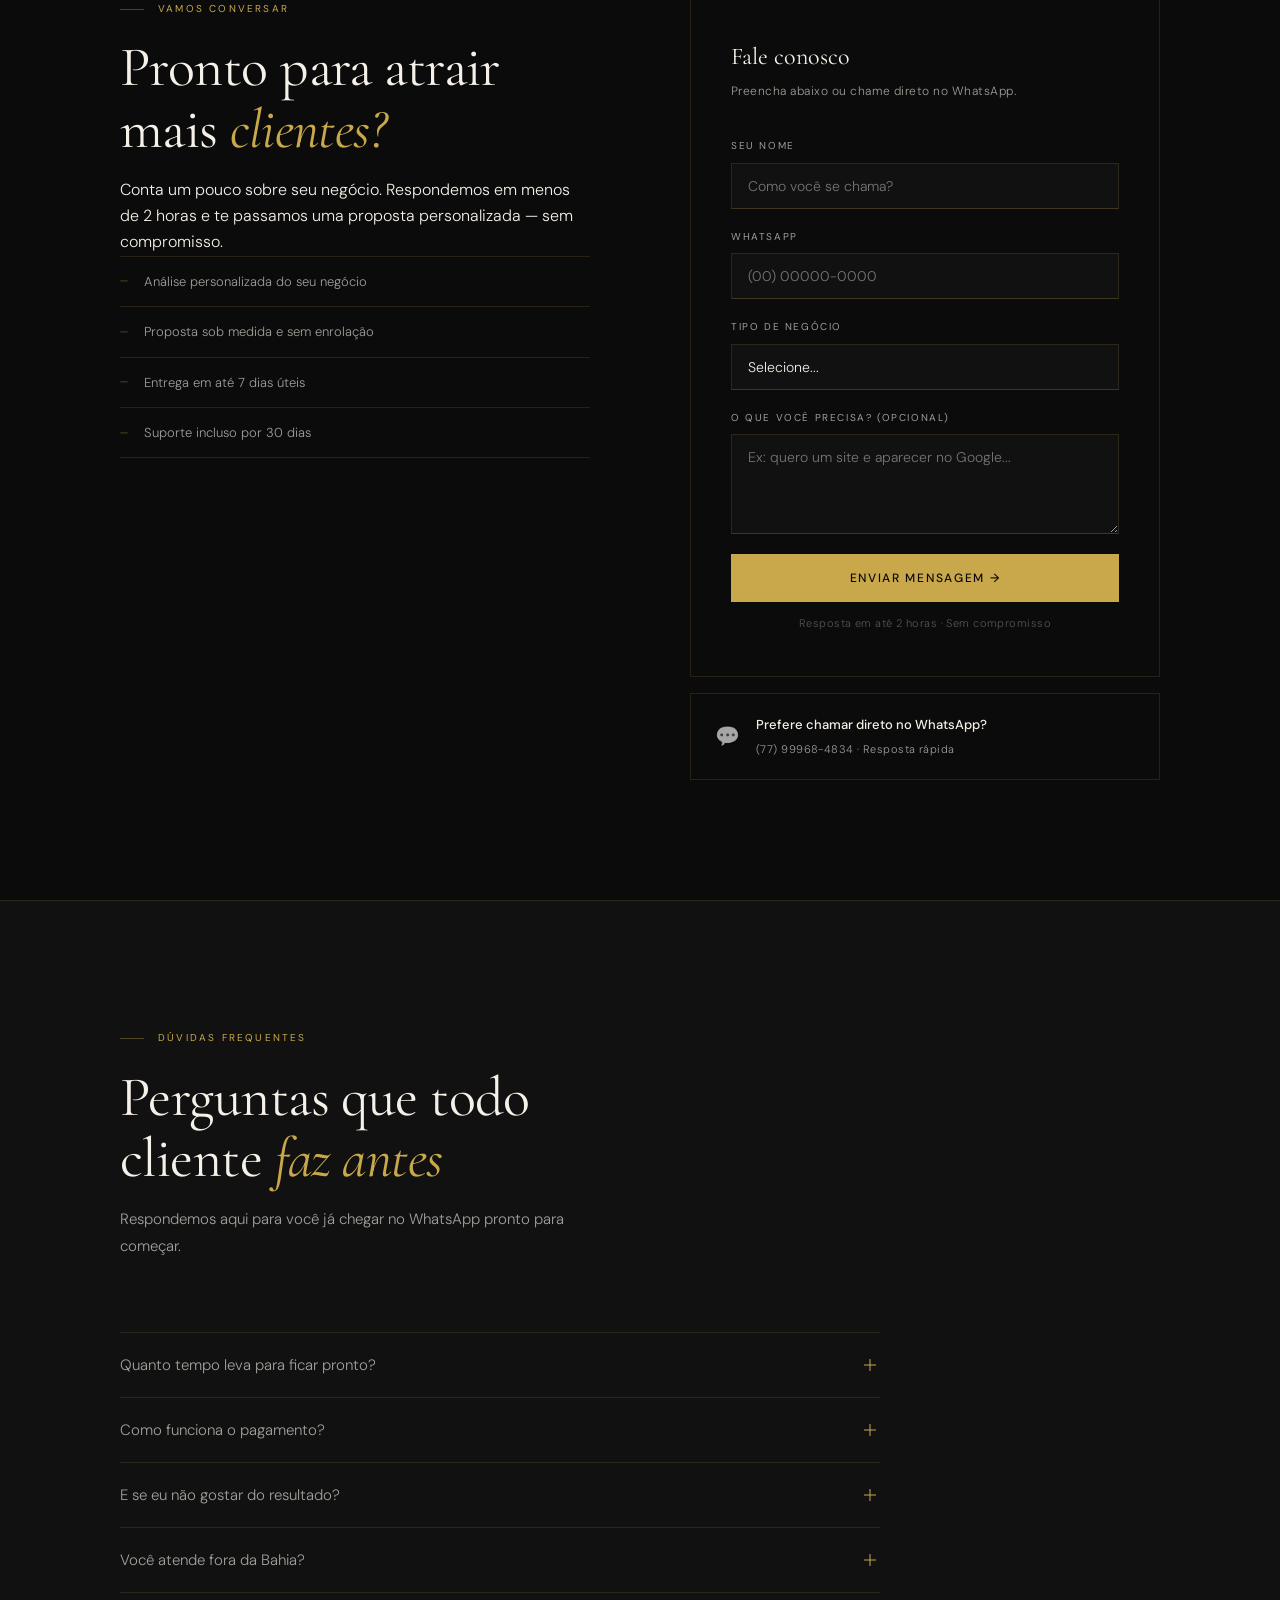
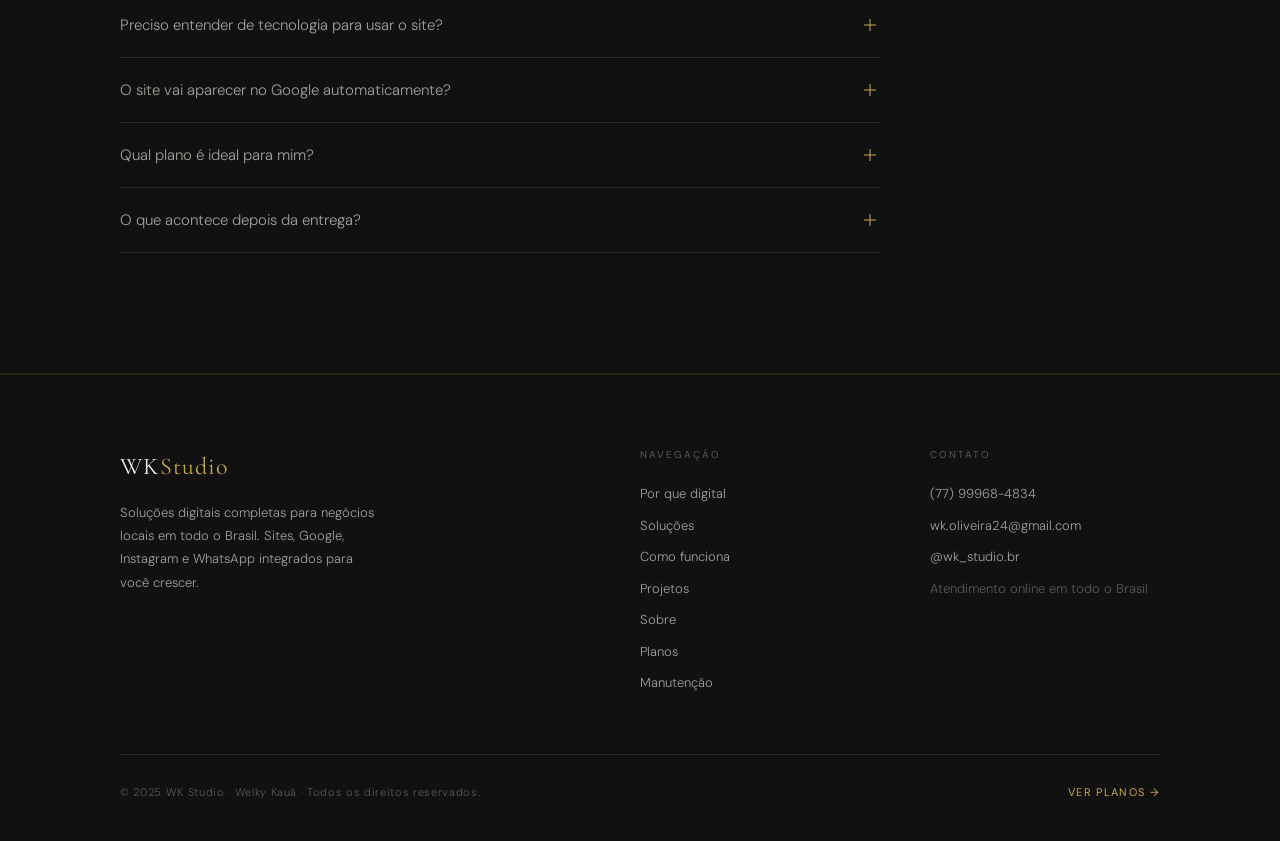
==== commit cd886982: "update 7" ====
--- a/index.html
+++ b/index.html
@@ -637,7 +637,7 @@
 
       .serv-card {
         background: var(--bg);
-        padding: 36px 32px;
+        padding: 24px 22px;
         position: relative;
         cursor: pointer;
         transition: background 0.3s;
@@ -666,52 +666,52 @@
       }
 
       .serv-num {
-        font-size: 10px;
+        font-size: 9px;
         letter-spacing: 0.18em;
         text-transform: uppercase;
         color: var(--dim);
-        margin-bottom: 20px;
+        margin-bottom: 12px;
       }
 
       .serv-icon {
-        font-size: 20px;
-        margin-bottom: 16px;
+        font-size: 18px;
+        margin-bottom: 10px;
       }
 
       .serv-name {
         font-family: var(--ff-title);
-        font-size: 20px;
+        font-size: 18px;
         font-weight: 500;
         color: var(--white);
-        margin-bottom: 6px;
+        margin-bottom: 4px;
       }
 
       .serv-tag {
-        font-size: 11px;
+        font-size: 10px;
         font-weight: 300;
         color: var(--gold);
+        margin-bottom: 10px;
+        letter-spacing: 0.04em;
+      }
+
+      .serv-desc {
+        font-size: 12px;
+        font-weight: 300;
+        color: var(--muted);
+        line-height: 1.6;
         margin-bottom: 14px;
-        letter-spacing: 0.04em;
-      }
-
-      .serv-desc {
-        font-size: 13px;
-        font-weight: 300;
-        color: var(--muted);
-        line-height: 1.75;
-        margin-bottom: 20px;
       }
 
       .serv-bullets {
         list-style: none;
         display: flex;
         flex-direction: column;
-        gap: 6px;
-        margin-bottom: 24px;
+        gap: 4px;
+        margin-bottom: 16px;
       }
 
       .serv-bullets li {
-        font-size: 12px;
+        font-size: 11px;
         font-weight: 300;
         color: rgba(245, 240, 232, 0.5);
         display: flex;
@@ -733,7 +733,7 @@
         display: inline-flex;
         align-items: center;
         gap: 8px;
-        font-size: 11px;
+        font-size: 10px;
         font-weight: 400;
         letter-spacing: 0.12em;
         text-transform: uppercase;
@@ -2395,11 +2395,6 @@
           crescer no digital, em um só lugar.
         </p>
         <div class="serv-grid reveal" id="serv-grid"></div>
-        <p class="serv-support reveal">
-          <strong>Também disponíveis:</strong> edição de imagens, plataformas de
-          gerenciamento, notificações via WhatsApp, produção de conteúdo e
-          cardápios digitais.
-        </p>
       </div>
     </section>
 
@@ -3533,20 +3528,10 @@
 
       function buildCards() {
         const g = document.getElementById("serv-grid");
-        const featuredServices = [
-          "Sites",
-          "Google Meu Negócio",
-          "Identidade Visual",
-          "WhatsApp Business",
-          "Instagram Profissional",
-          "Agendamento Online",
-        ];
-        services
-          .filter((s) => featuredServices.includes(s.name))
-          .forEach((s, i) => {
-            const c = document.createElement("div");
-            c.className = "serv-card";
-            c.innerHTML = `
+        services.forEach((s, i) => {
+          const c = document.createElement("div");
+          c.className = "serv-card";
+          c.innerHTML = `
       <div class="serv-num">0${i + 1}</div>
       <div class="serv-icon">${s.icon}</div>
       <div class="serv-name">${s.name}</div>
@@ -3555,8 +3540,8 @@
       <ul class="serv-bullets">${s.bullets.map((b) => `<li>${b}</li>`).join("")}</ul>
       <button class="btn-ver" onclick="openModal(${i})">Solicitar orçamento</button>
     `;
-            g.appendChild(c);
-          });
+          g.appendChild(c);
+        });
       }
 
       function openModal(i) {
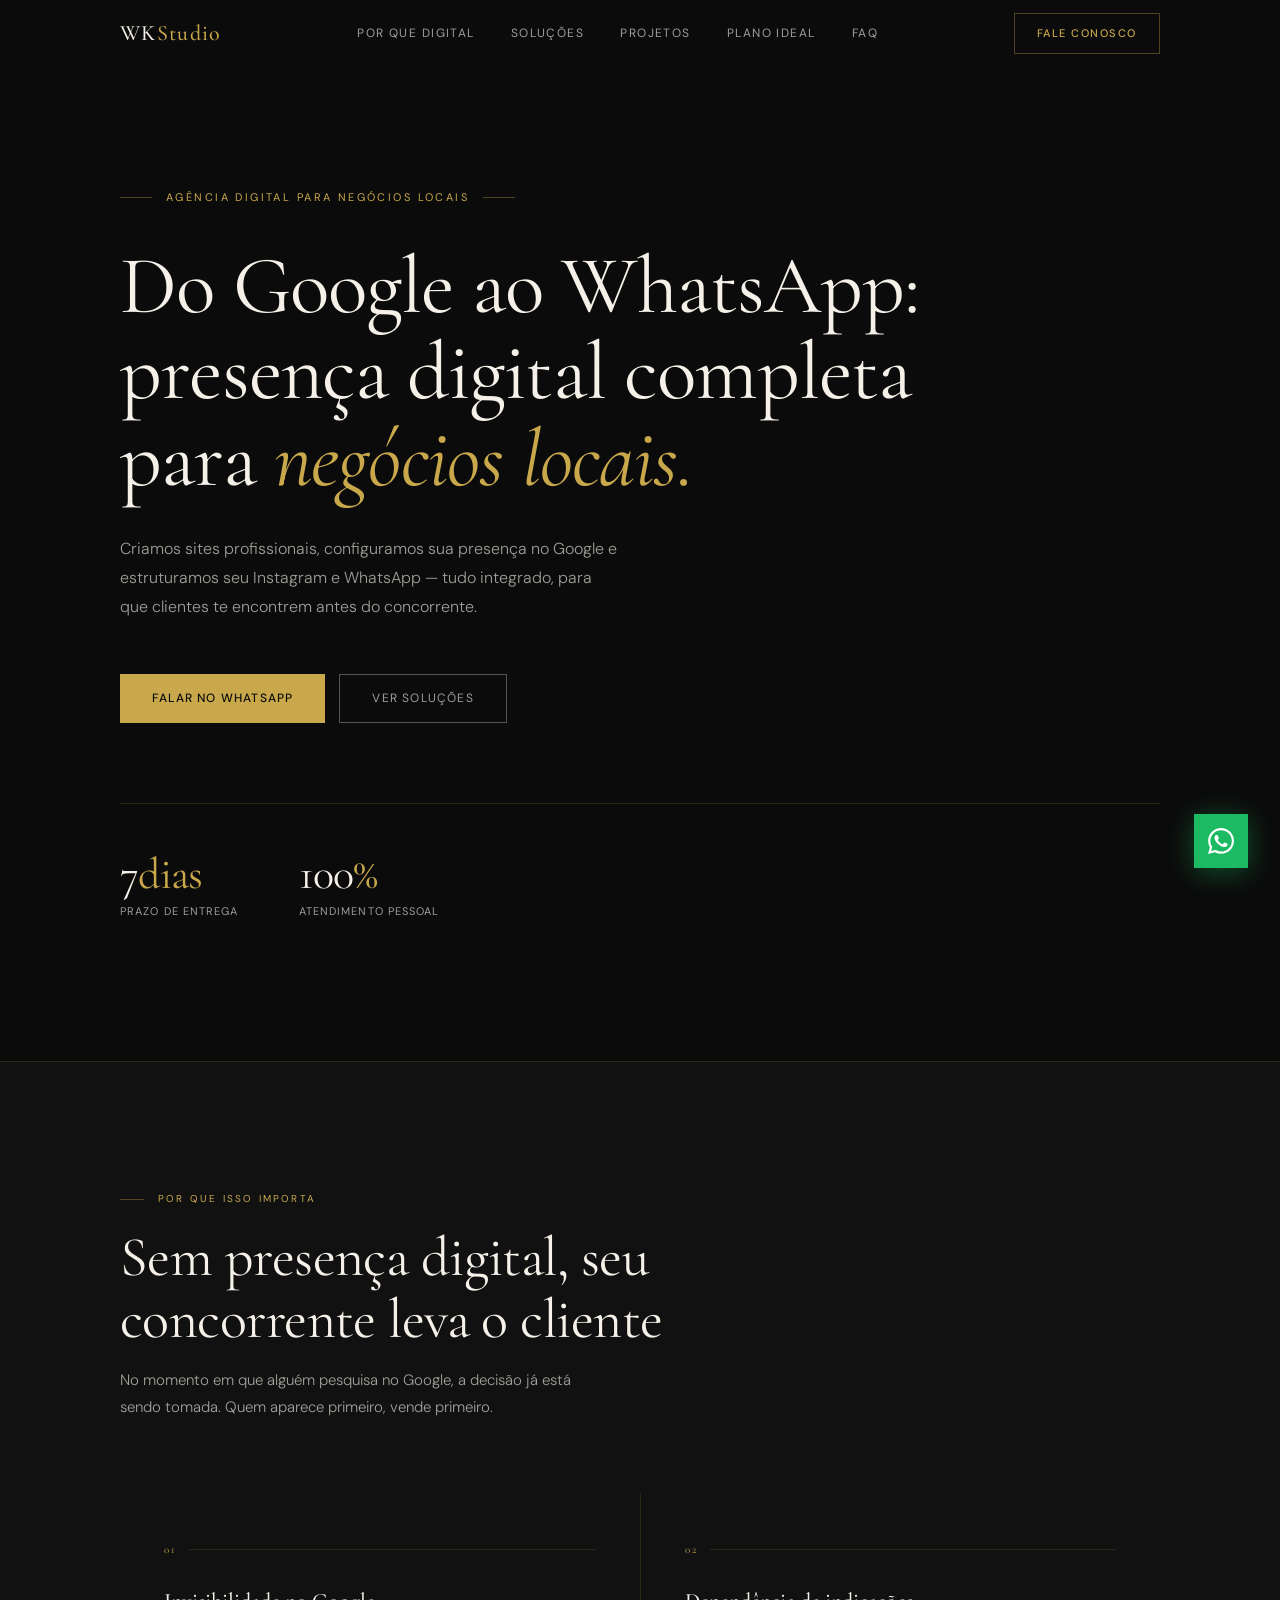
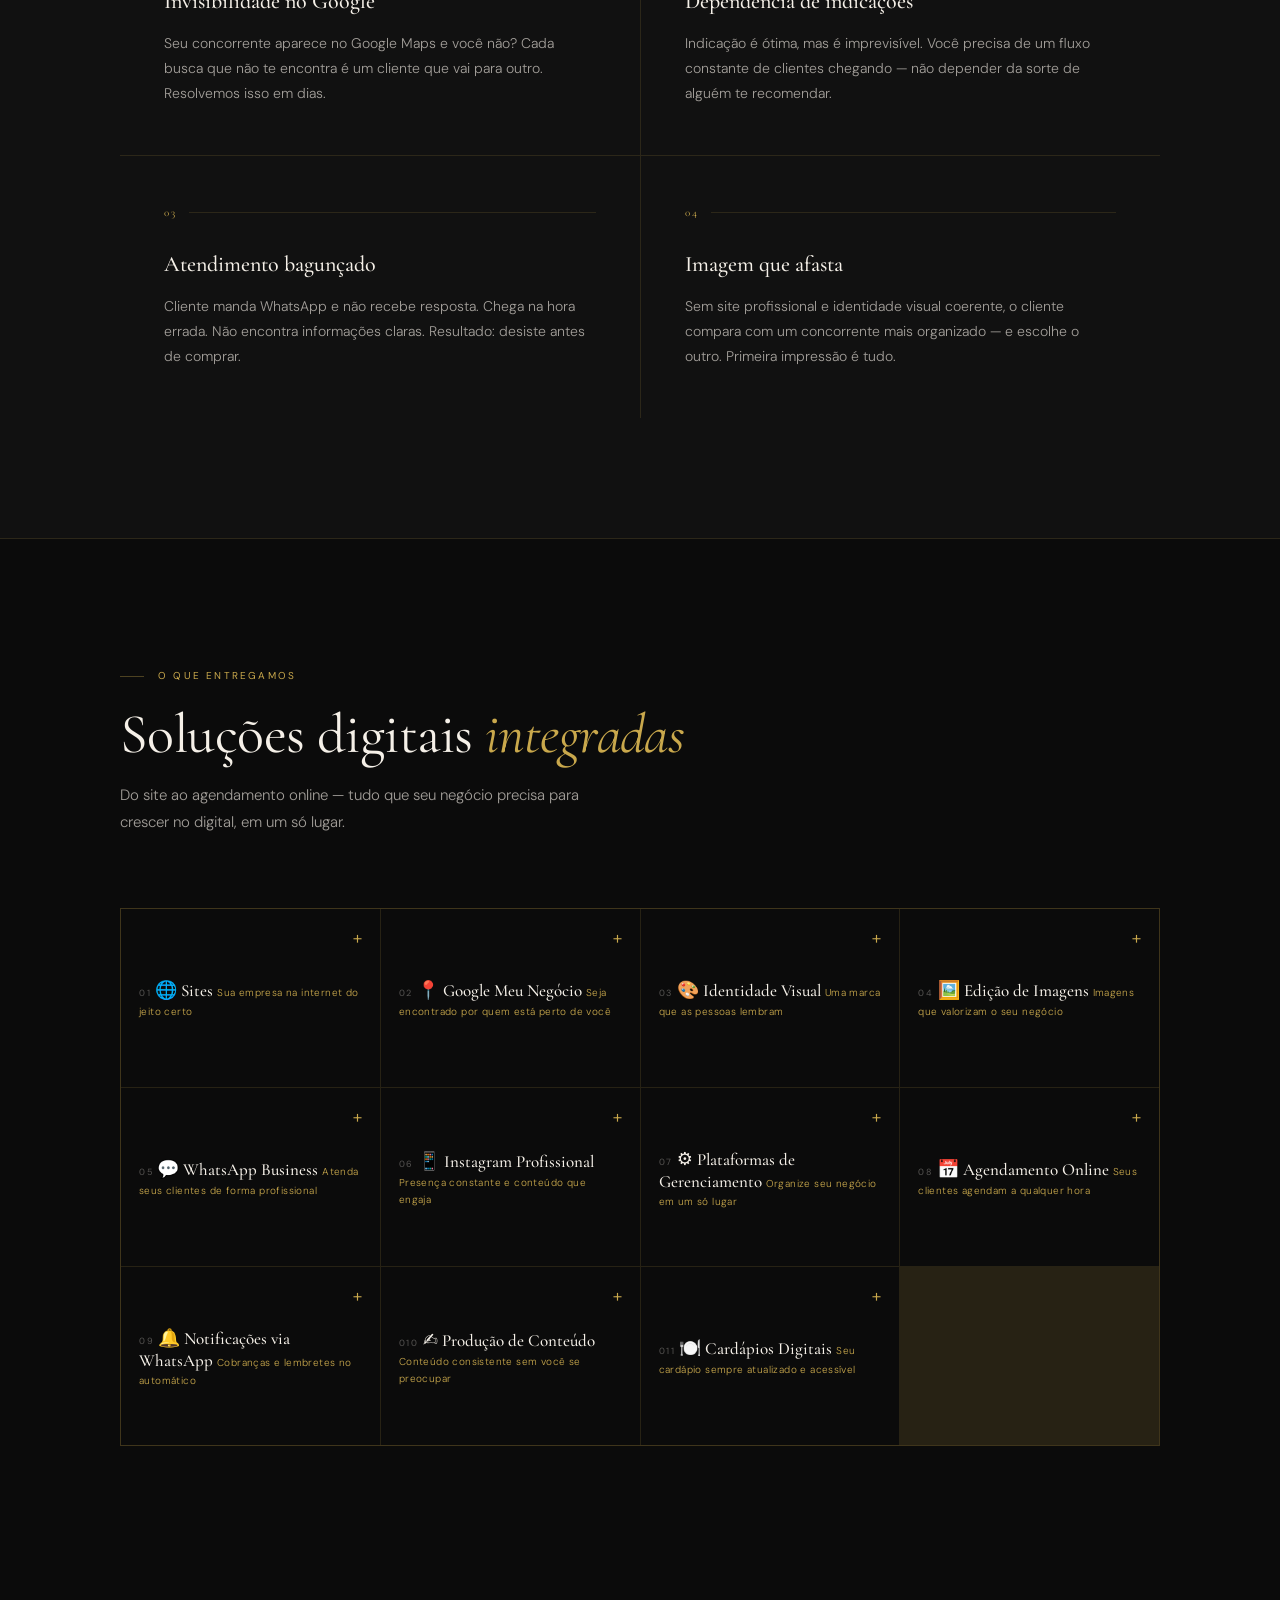
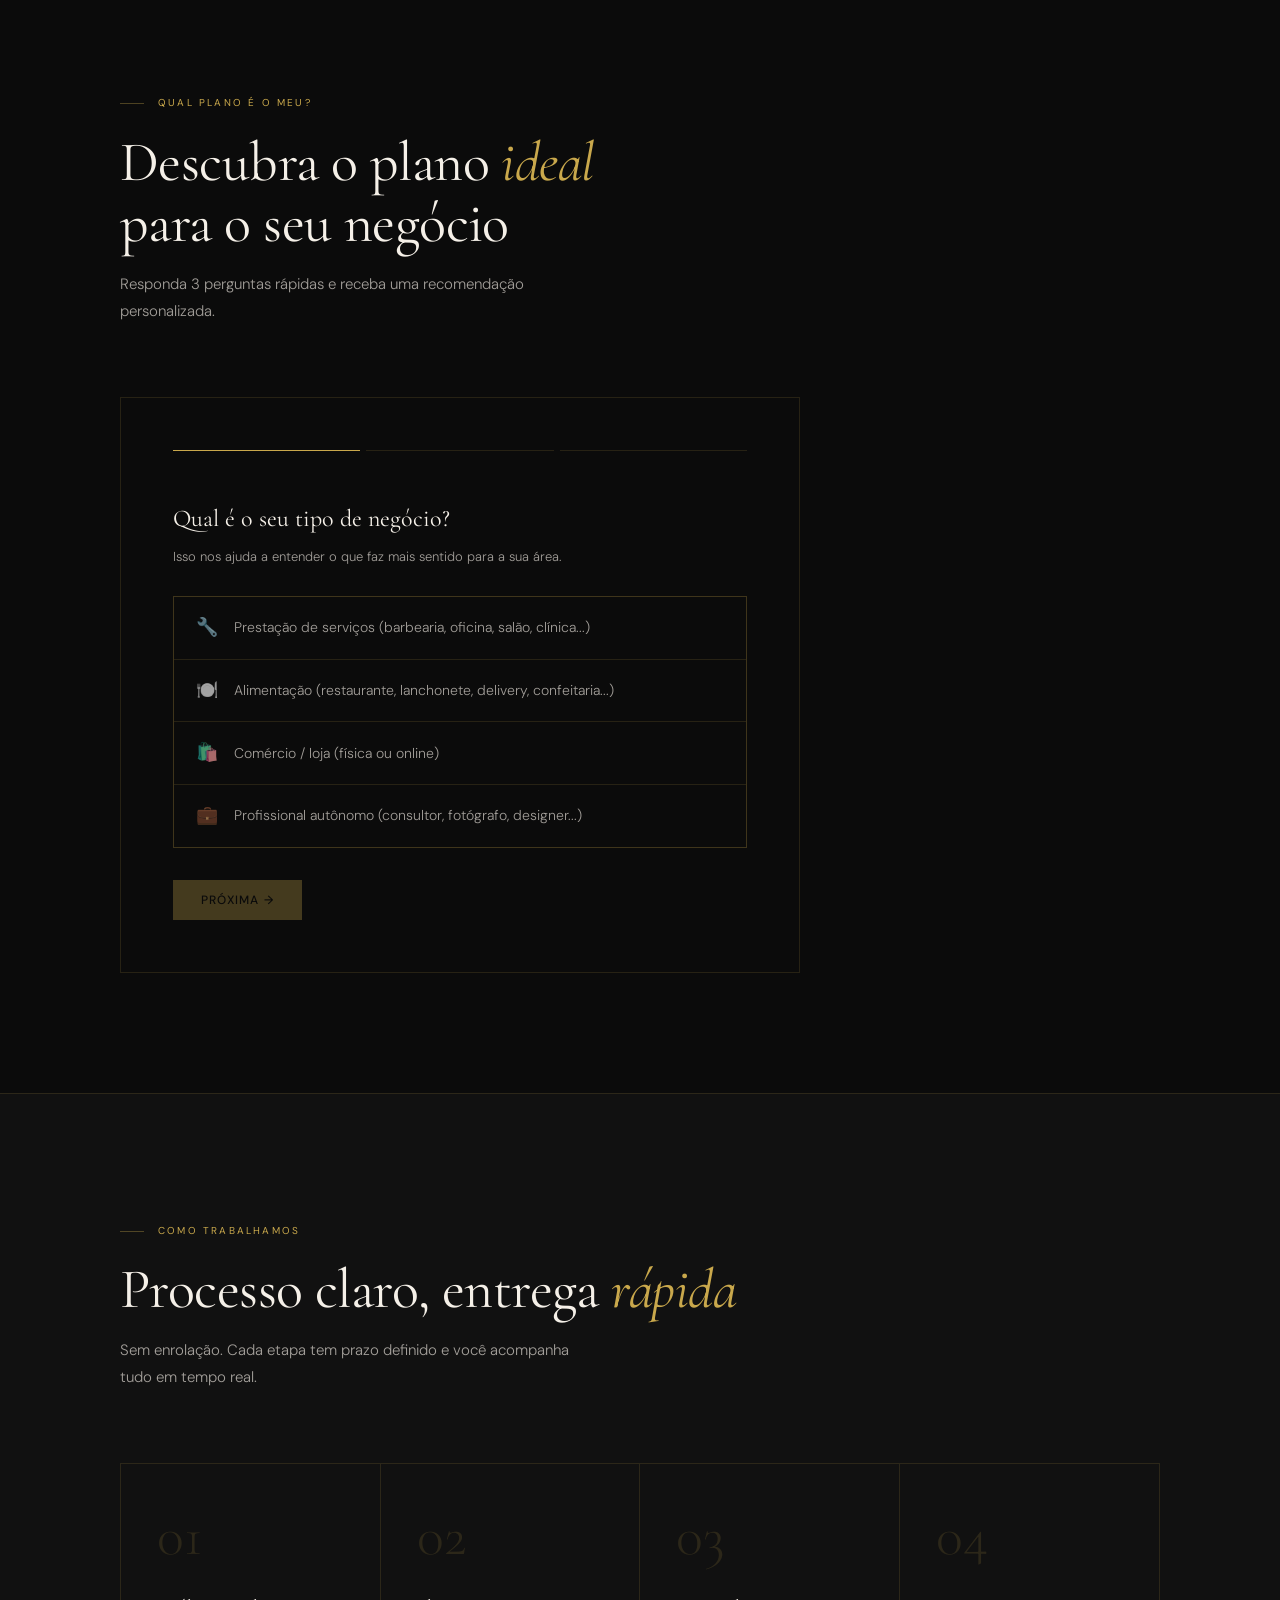
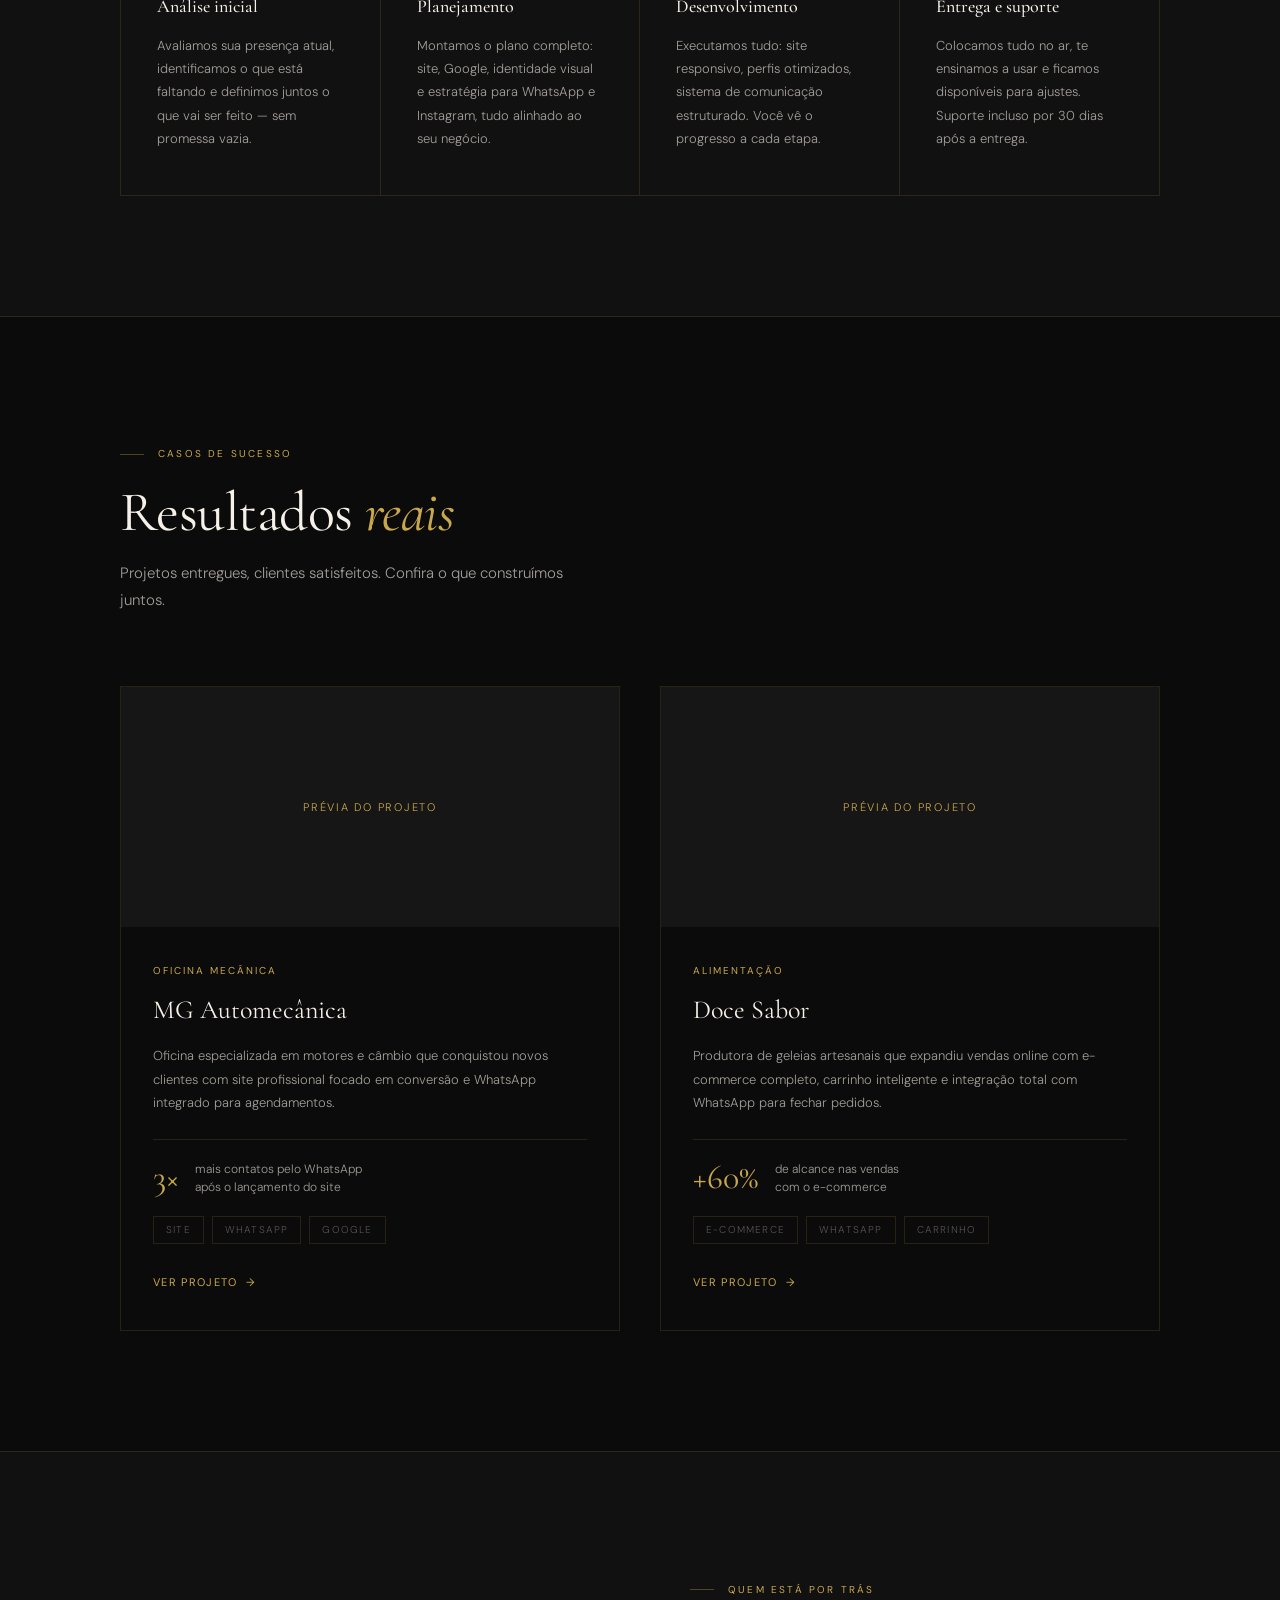
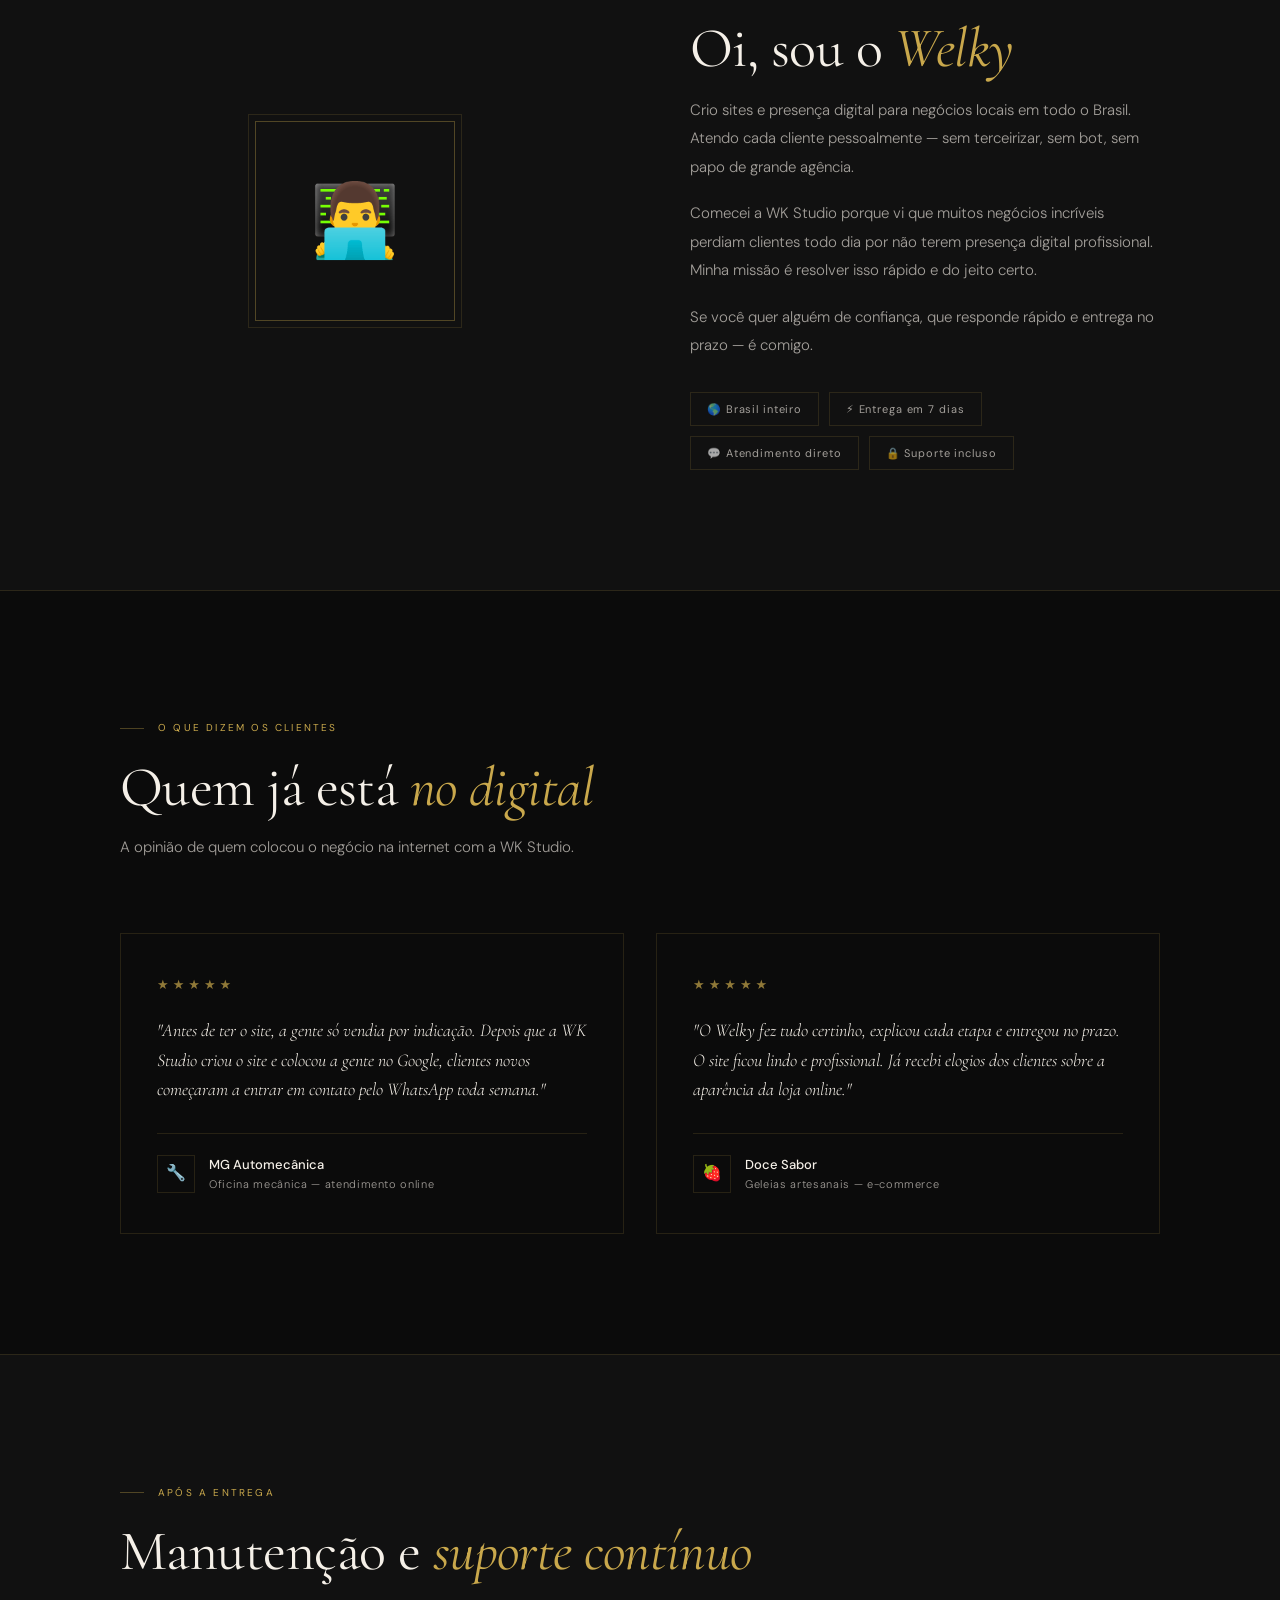
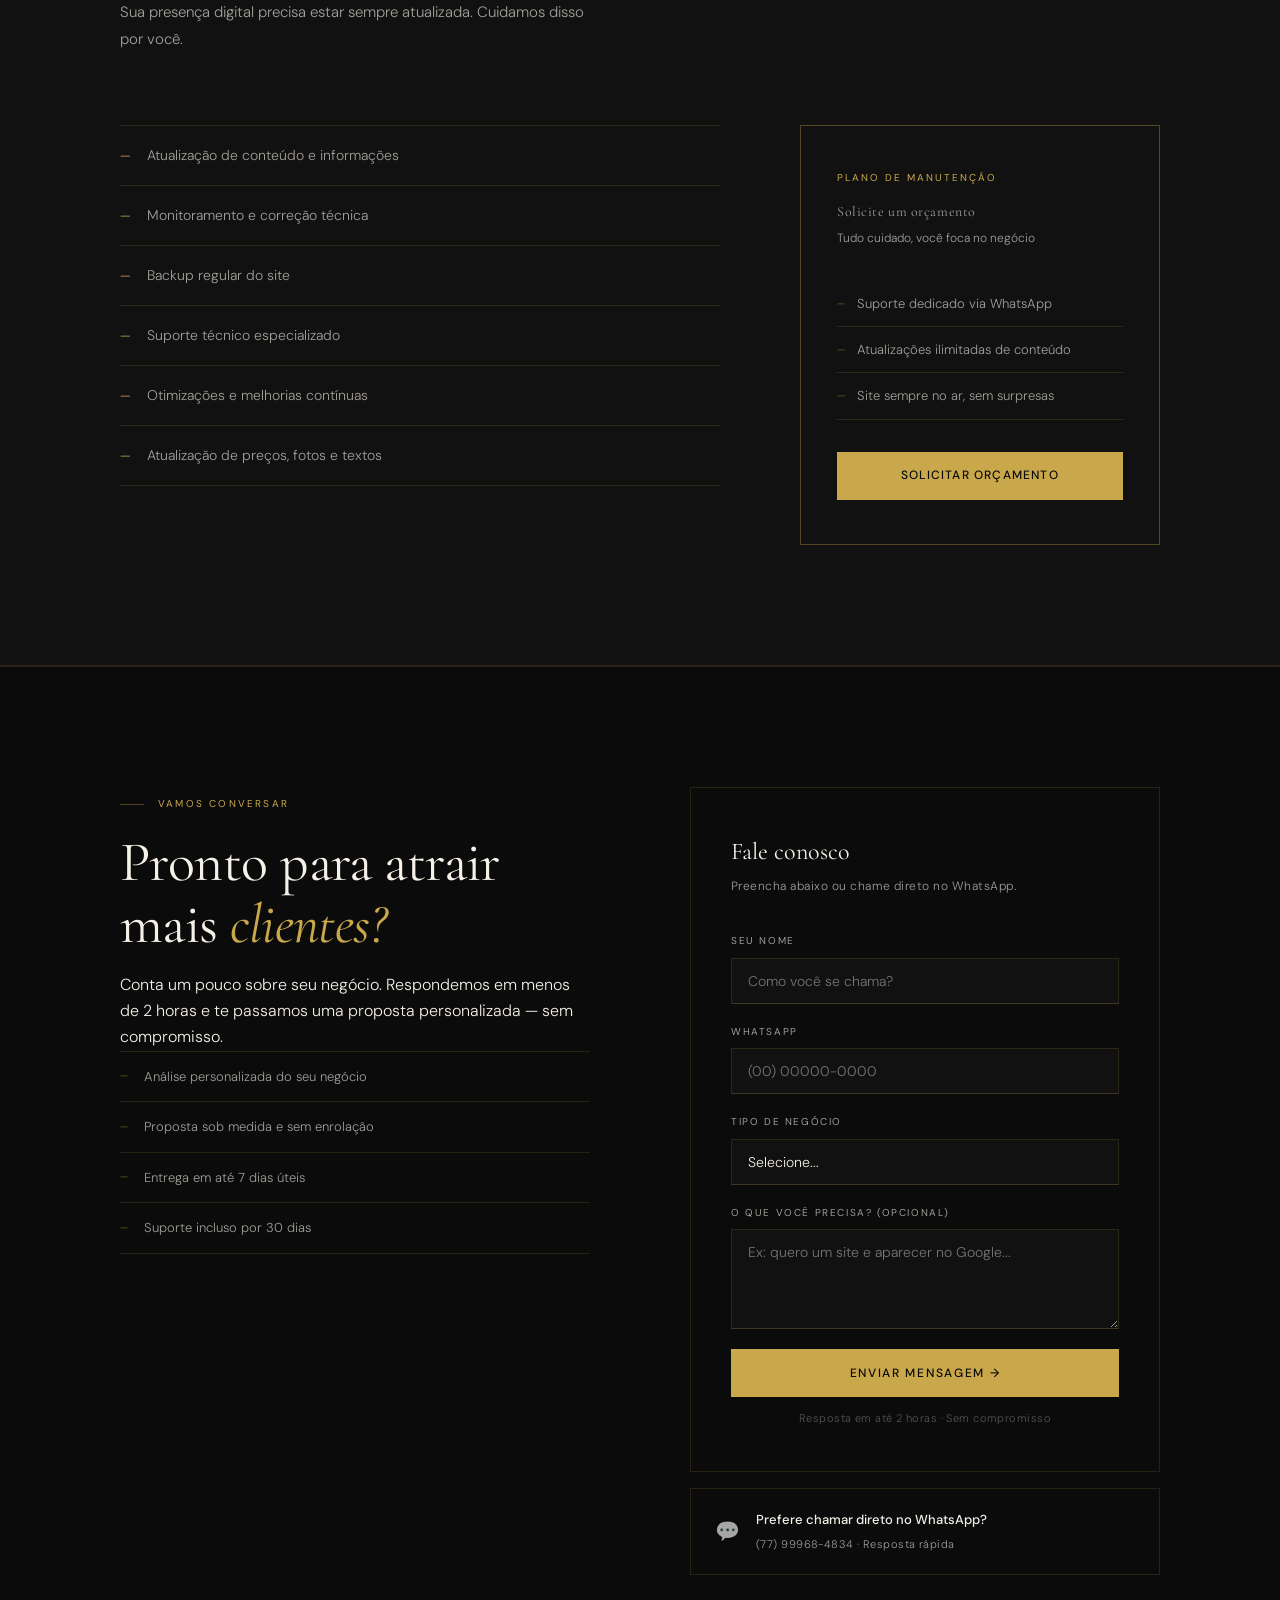
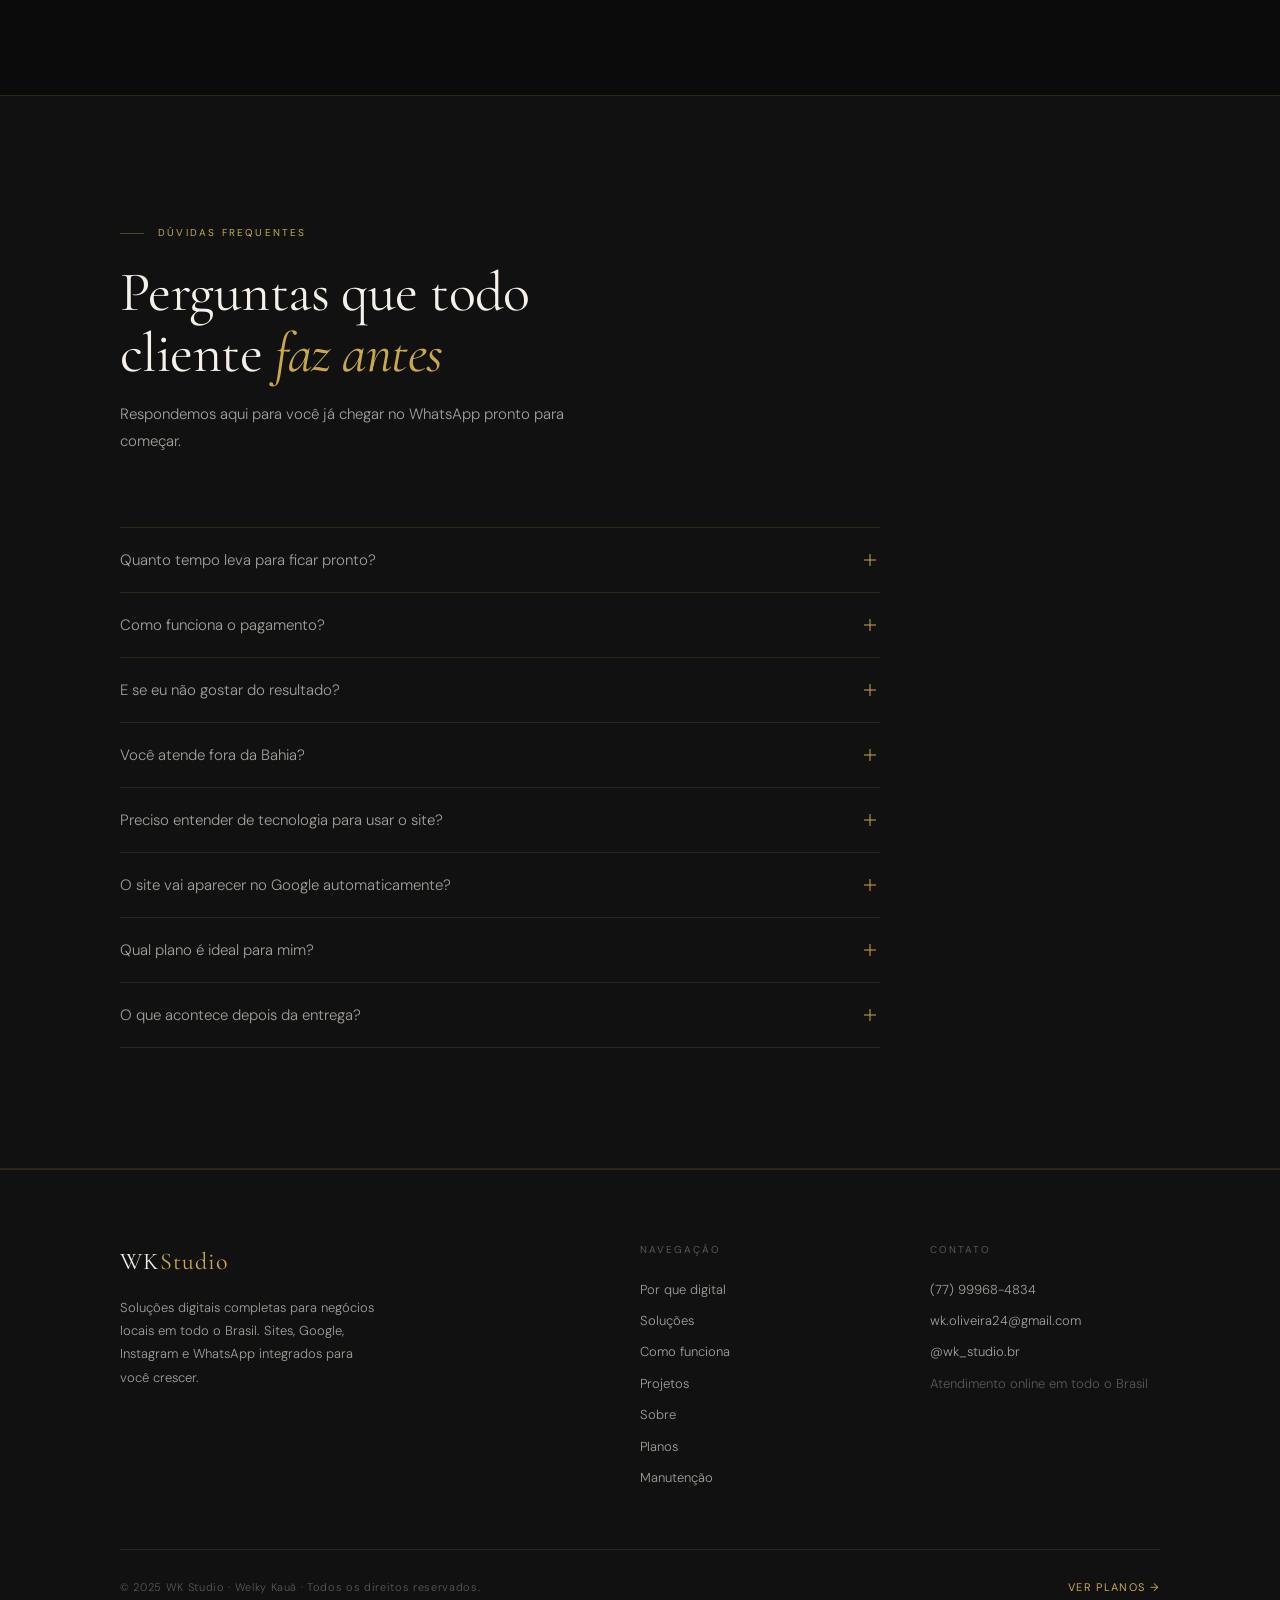
==== commit b9a68e8b: "update 8" ====
--- a/index.html
+++ b/index.html
@@ -605,7 +605,7 @@
 
       .serv-grid {
         display: grid;
-        grid-template-columns: repeat(3, 1fr);
+        grid-template-columns: repeat(4, 1fr);
         gap: 1px;
         background: var(--line);
         border: 1px solid var(--line);
@@ -637,9 +637,8 @@
 
       .serv-card {
         background: var(--bg);
-        padding: 24px 22px;
+        min-width: 0;
         position: relative;
-        cursor: pointer;
         transition: background 0.3s;
         overflow: hidden;
       }
@@ -665,22 +664,68 @@
         transform: scaleX(1);
       }
 
+      .serv-card.open {
+        background: var(--bg3);
+      }
+
+      .serv-summary {
+        display: block;
+        width: 100%;
+        min-height: 178px;
+        padding: 22px 18px 20px;
+        border: 0;
+        color: inherit;
+        text-align: left;
+        background: transparent;
+        cursor: pointer;
+        font-family: var(--ff-body);
+      }
+
+      .serv-summary:focus-visible {
+        outline: 1px solid var(--gold);
+        outline-offset: -5px;
+      }
+
+      .serv-expand {
+        position: absolute;
+        top: 20px;
+        right: 18px;
+        color: var(--gold);
+        font-size: 18px;
+        font-weight: 300;
+        line-height: 1;
+        transition: transform 0.25s;
+      }
+
+      .serv-card.open .serv-expand {
+        transform: rotate(45deg);
+      }
+
+      .serv-details {
+        padding: 0 18px 22px;
+        animation: fadeIn 0.25s ease;
+      }
+
+      .serv-details[hidden] {
+        display: none;
+      }
+
       .serv-num {
         font-size: 9px;
         letter-spacing: 0.18em;
         text-transform: uppercase;
         color: var(--dim);
-        margin-bottom: 12px;
+        margin-bottom: 10px;
       }
 
       .serv-icon {
         font-size: 18px;
-        margin-bottom: 10px;
+        margin-bottom: 8px;
       }
 
       .serv-name {
         font-family: var(--ff-title);
-        font-size: 18px;
+        font-size: 17px;
         font-weight: 500;
         color: var(--white);
         margin-bottom: 4px;
@@ -690,7 +735,7 @@
         font-size: 10px;
         font-weight: 300;
         color: var(--gold);
-        margin-bottom: 10px;
+        margin-bottom: 0;
         letter-spacing: 0.04em;
       }
 
@@ -699,7 +744,7 @@
         font-weight: 300;
         color: var(--muted);
         line-height: 1.6;
-        margin-bottom: 14px;
+        margin-bottom: 12px;
       }
 
       .serv-bullets {
@@ -3532,16 +3577,29 @@
           const c = document.createElement("div");
           c.className = "serv-card";
           c.innerHTML = `
-      <div class="serv-num">0${i + 1}</div>
-      <div class="serv-icon">${s.icon}</div>
-      <div class="serv-name">${s.name}</div>
-      <div class="serv-tag">${s.tagline}</div>
-      <p class="serv-desc">${s.desc}</p>
-      <ul class="serv-bullets">${s.bullets.map((b) => `<li>${b}</li>`).join("")}</ul>
-      <button class="btn-ver" onclick="openModal(${i})">Solicitar orçamento</button>
+      <button class="serv-summary" type="button" aria-expanded="false" aria-controls="serv-details-${i}" onclick="toggleService(this)">
+        <span class="serv-num">0${i + 1}</span>
+        <span class="serv-icon">${s.icon}</span>
+        <span class="serv-name">${s.name}</span>
+        <span class="serv-tag">${s.tagline}</span>
+        <span class="serv-expand" aria-hidden="true">+</span>
+      </button>
+      <div class="serv-details" id="serv-details-${i}" hidden>
+        <p class="serv-desc">${s.desc}</p>
+        <ul class="serv-bullets">${s.bullets.map((b) => `<li>${b}</li>`).join("")}</ul>
+        <button class="btn-ver" type="button" onclick="openModal(${i})">Solicitar orçamento</button>
+      </div>
     `;
           g.appendChild(c);
         });
+      }
+
+      function toggleService(button) {
+        const card = button.closest(".serv-card");
+        const details = card.querySelector(".serv-details");
+        const isOpen = card.classList.toggle("open");
+        button.setAttribute("aria-expanded", String(isOpen));
+        details.hidden = !isOpen;
       }
 
       function openModal(i) {
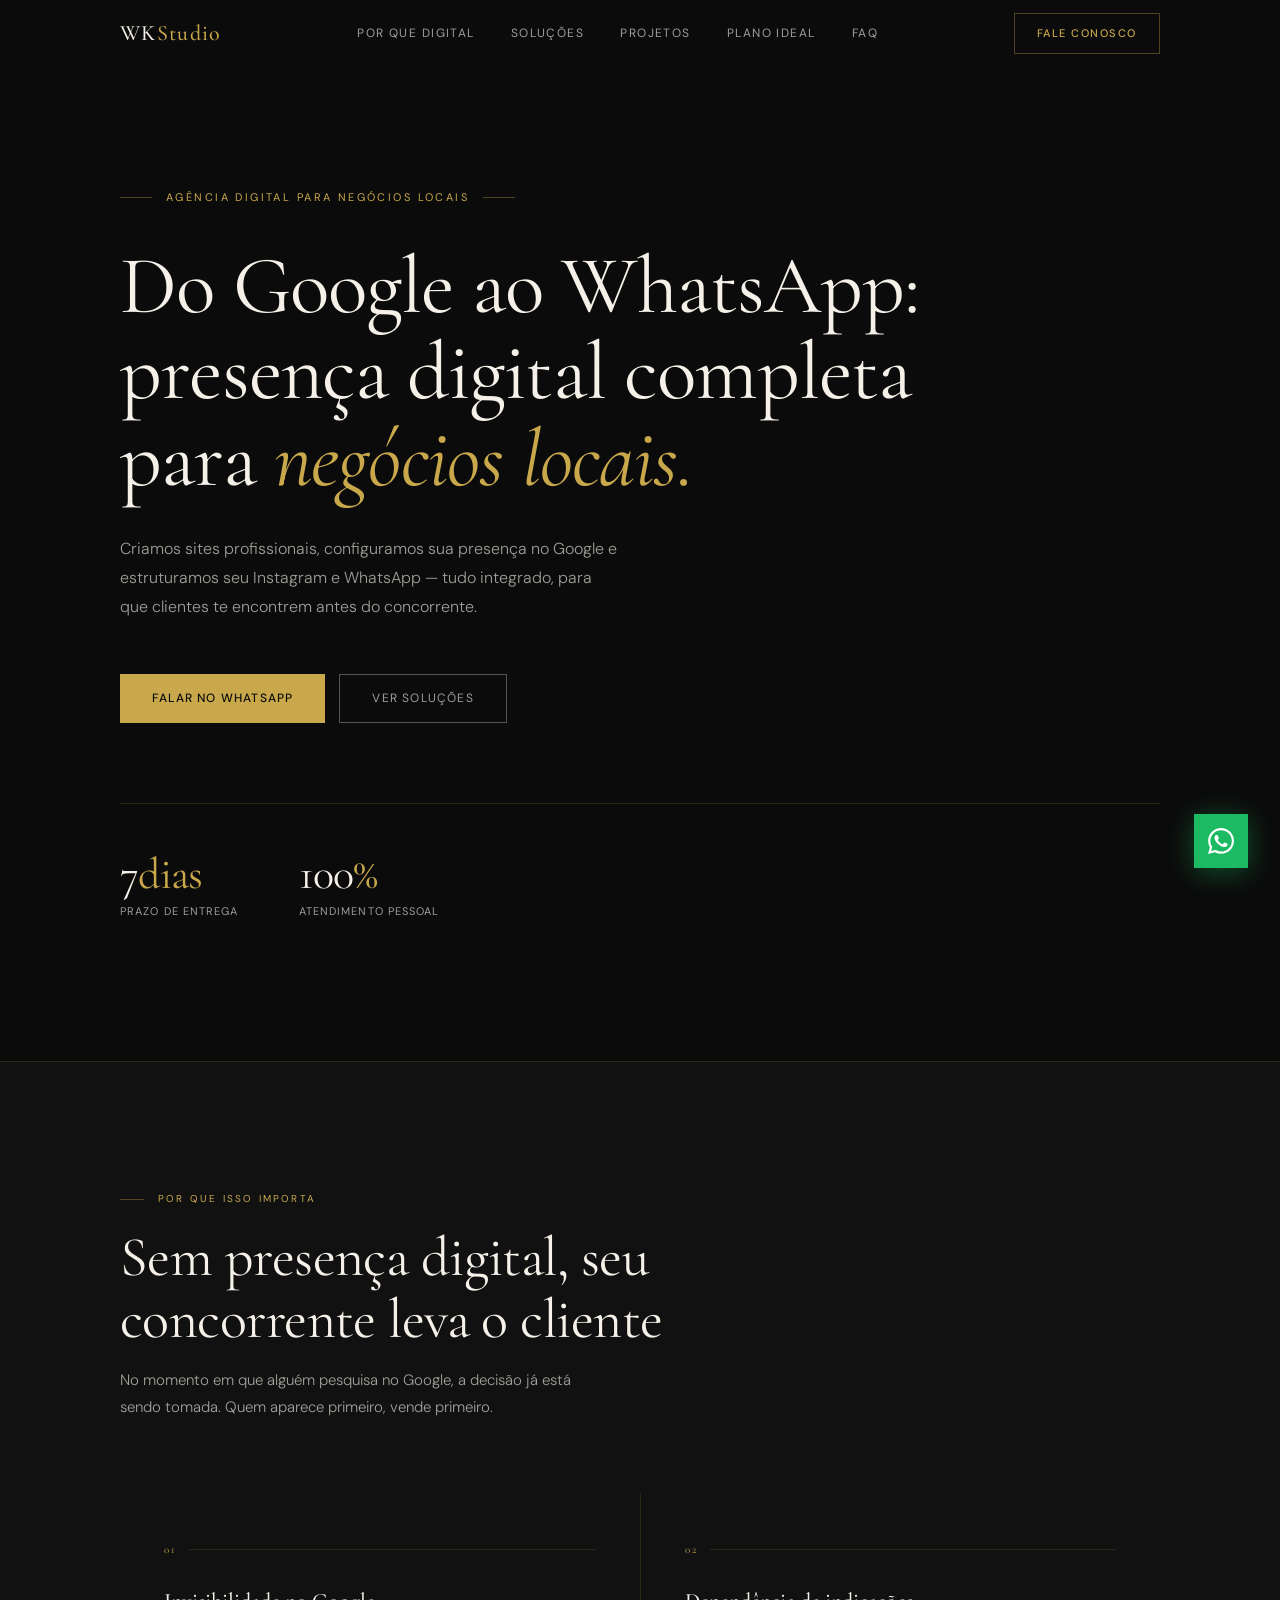
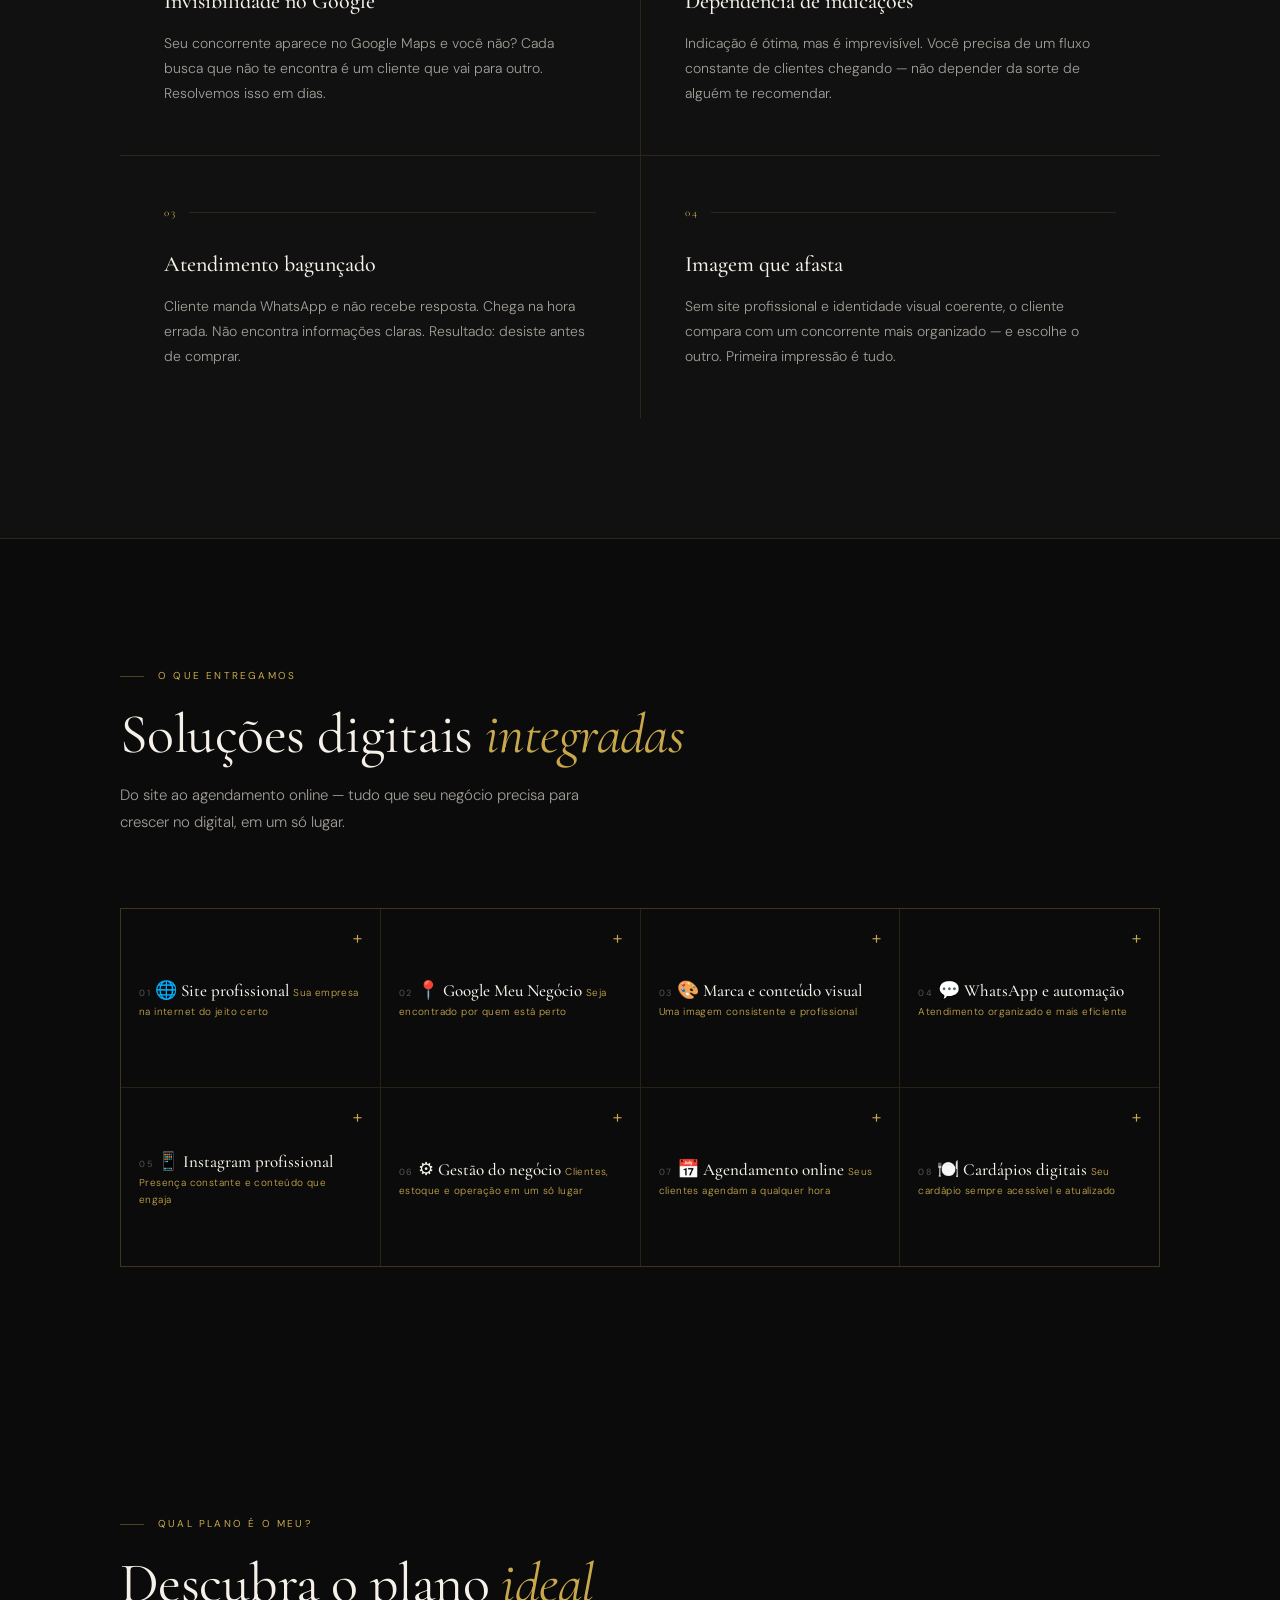
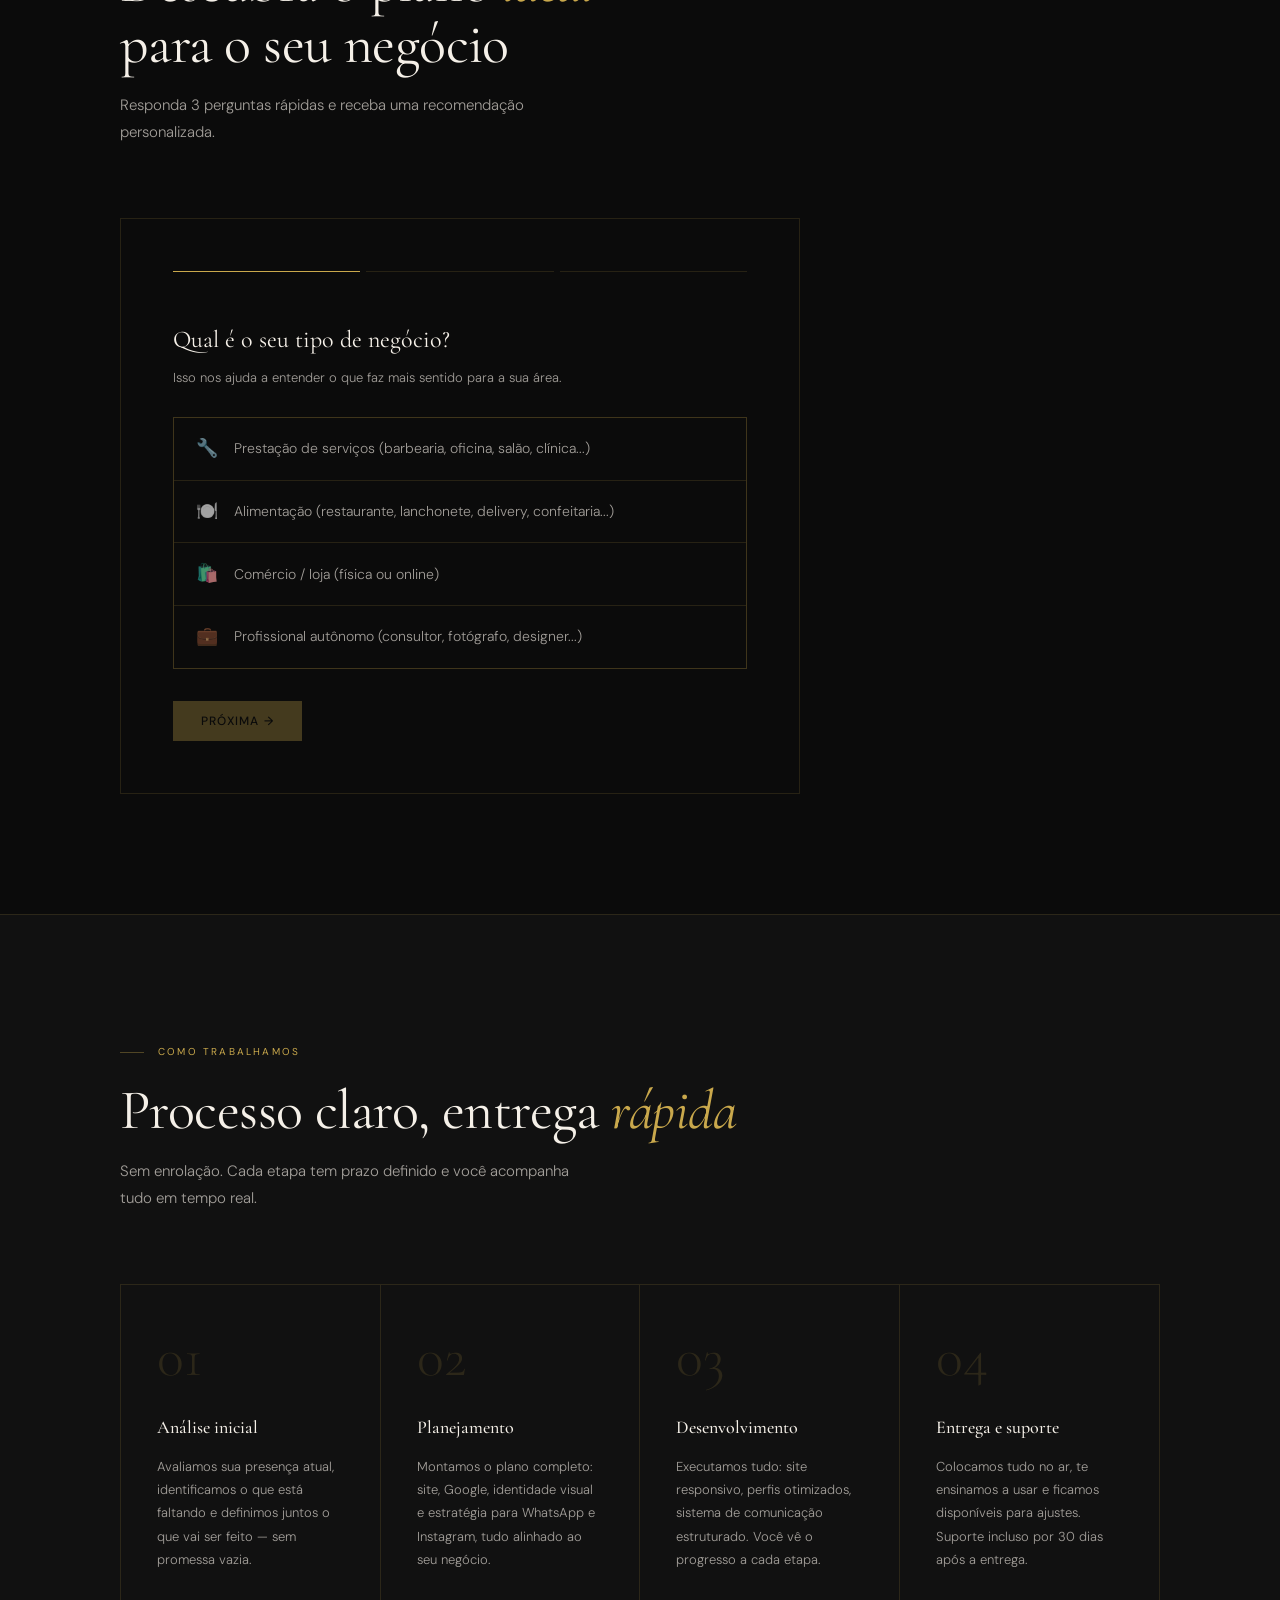
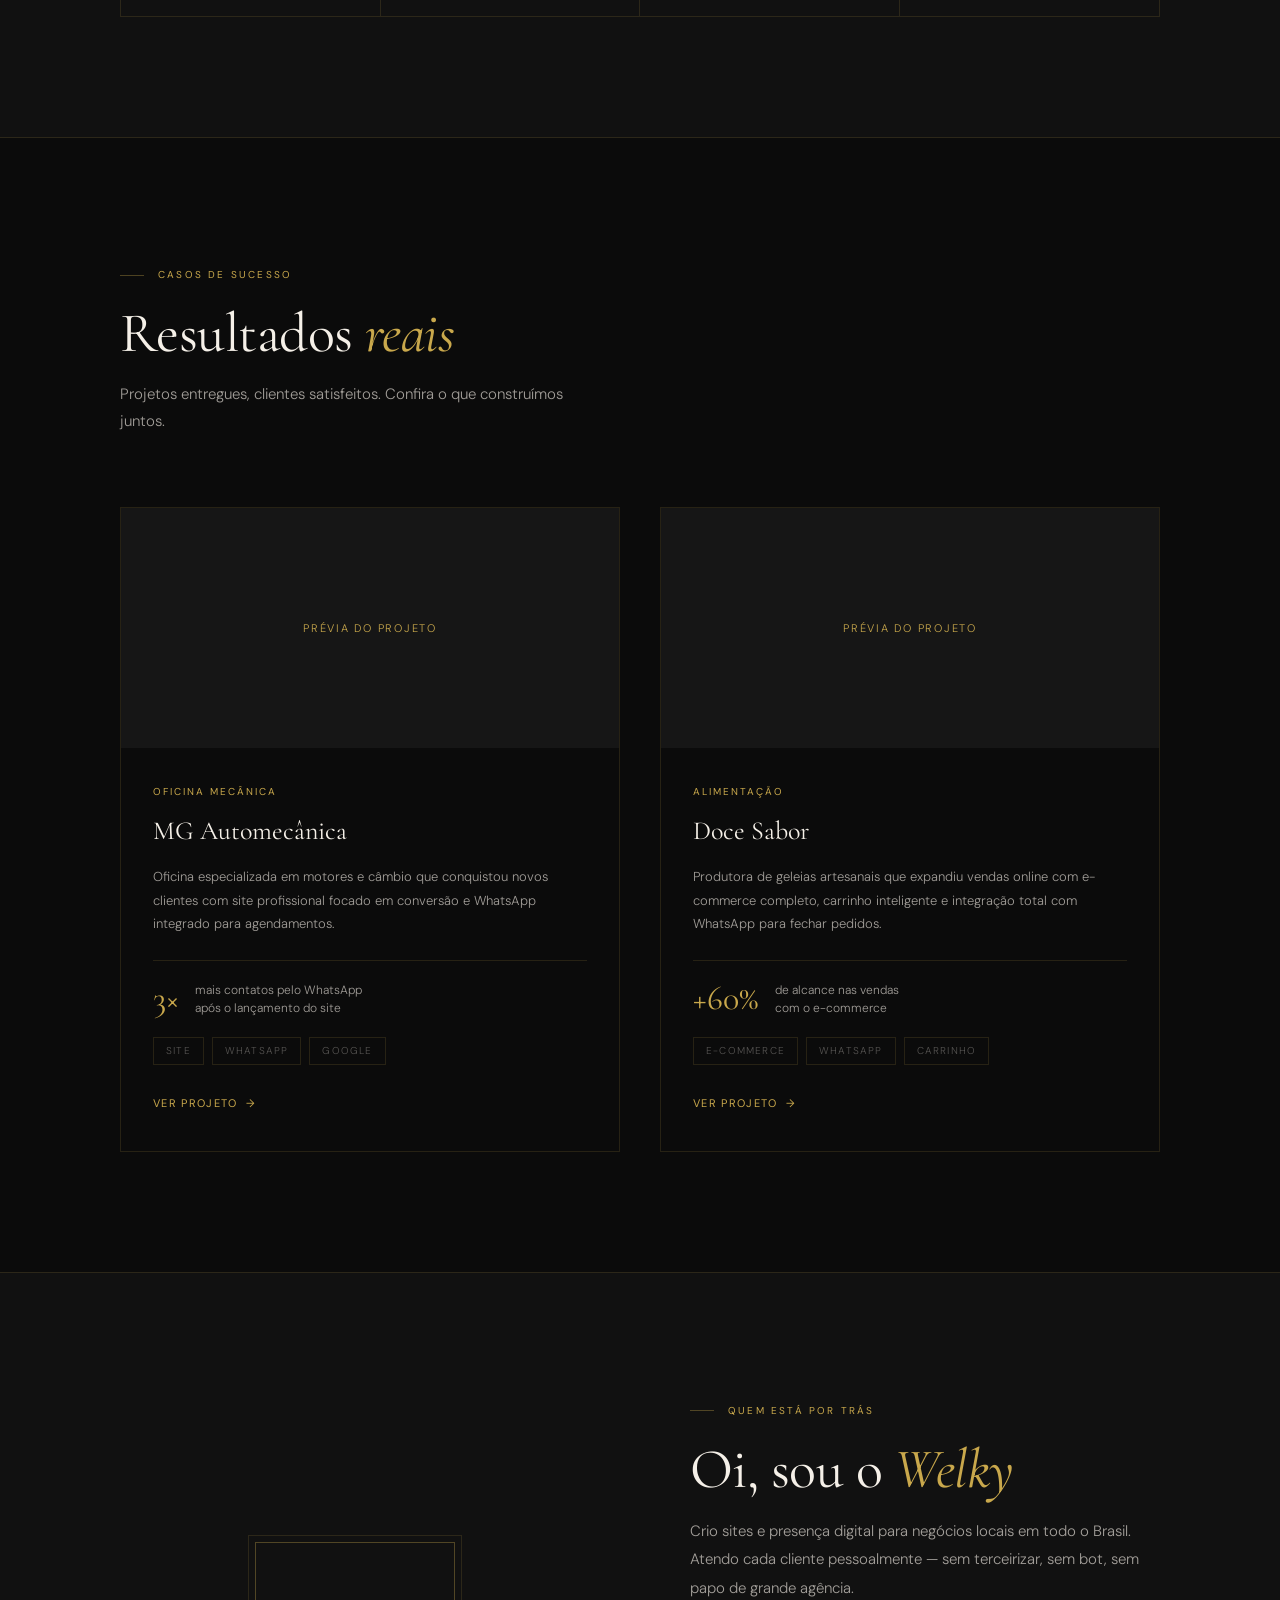
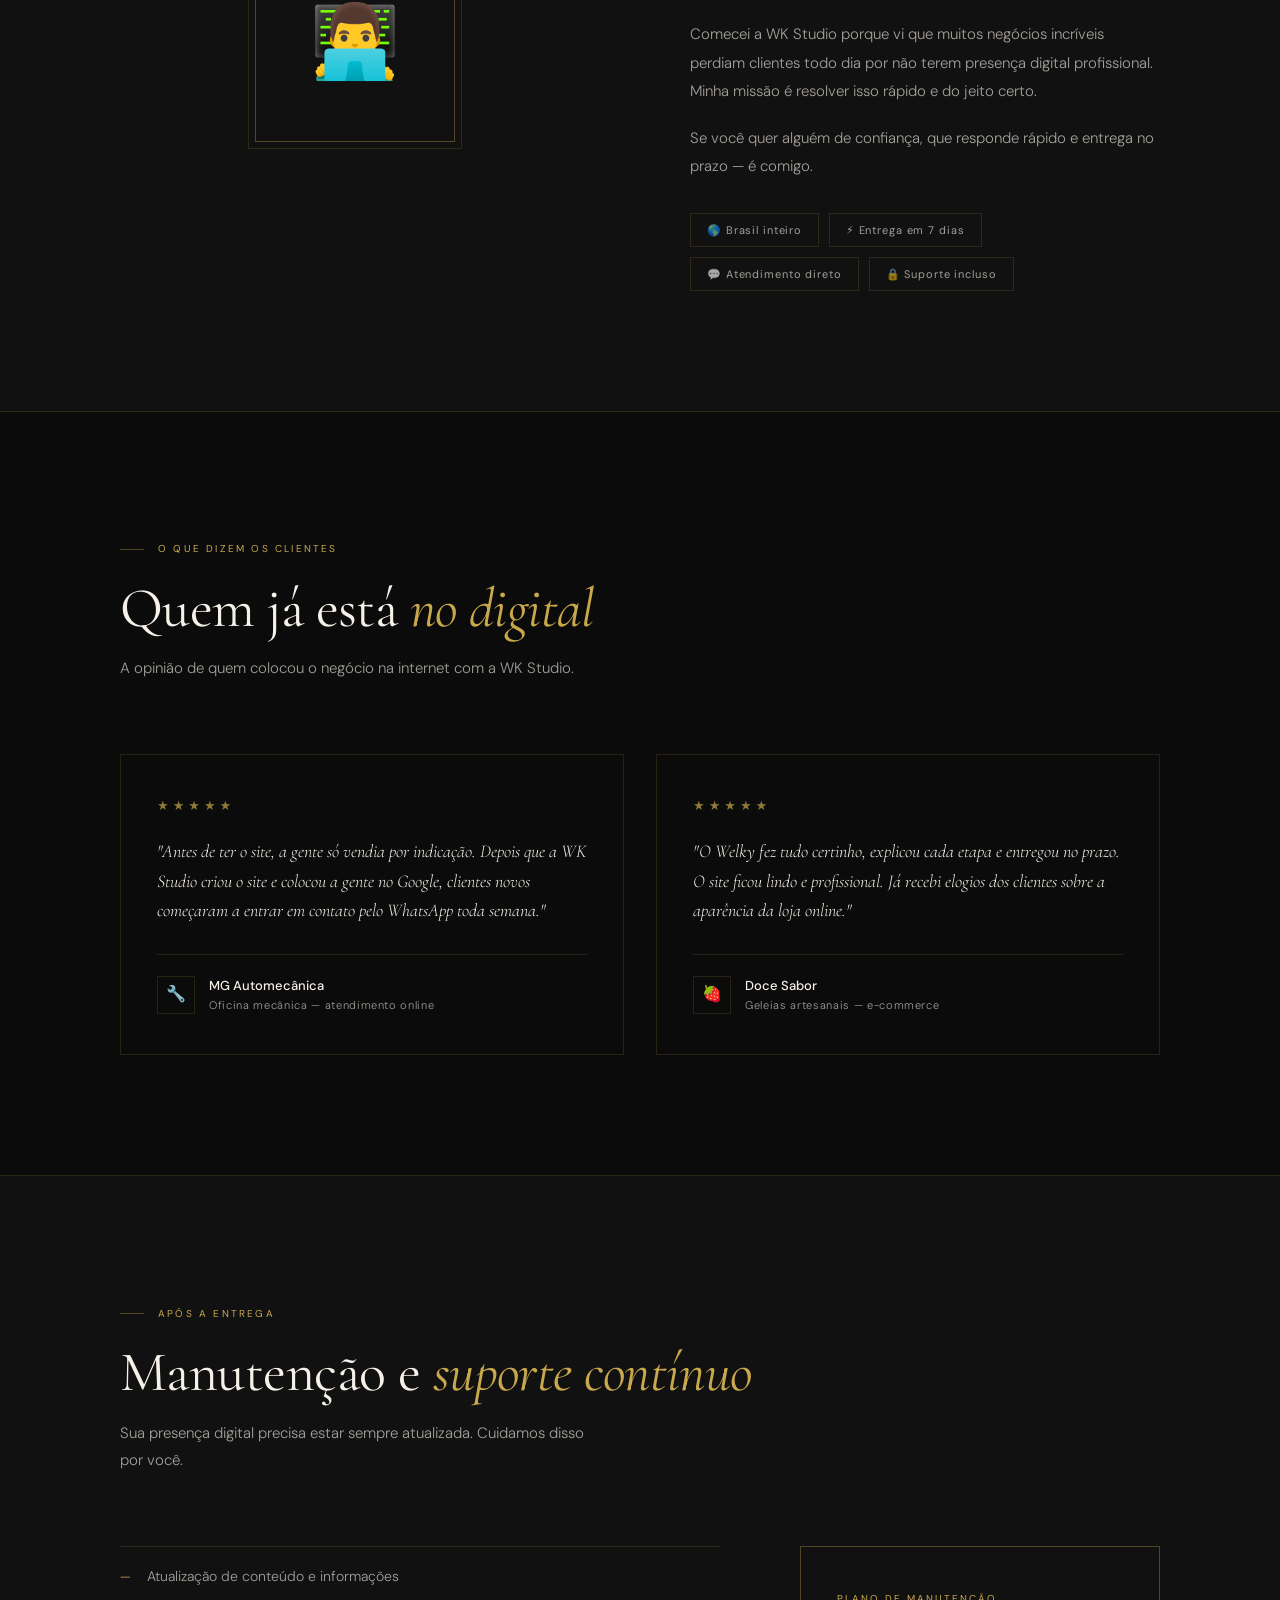
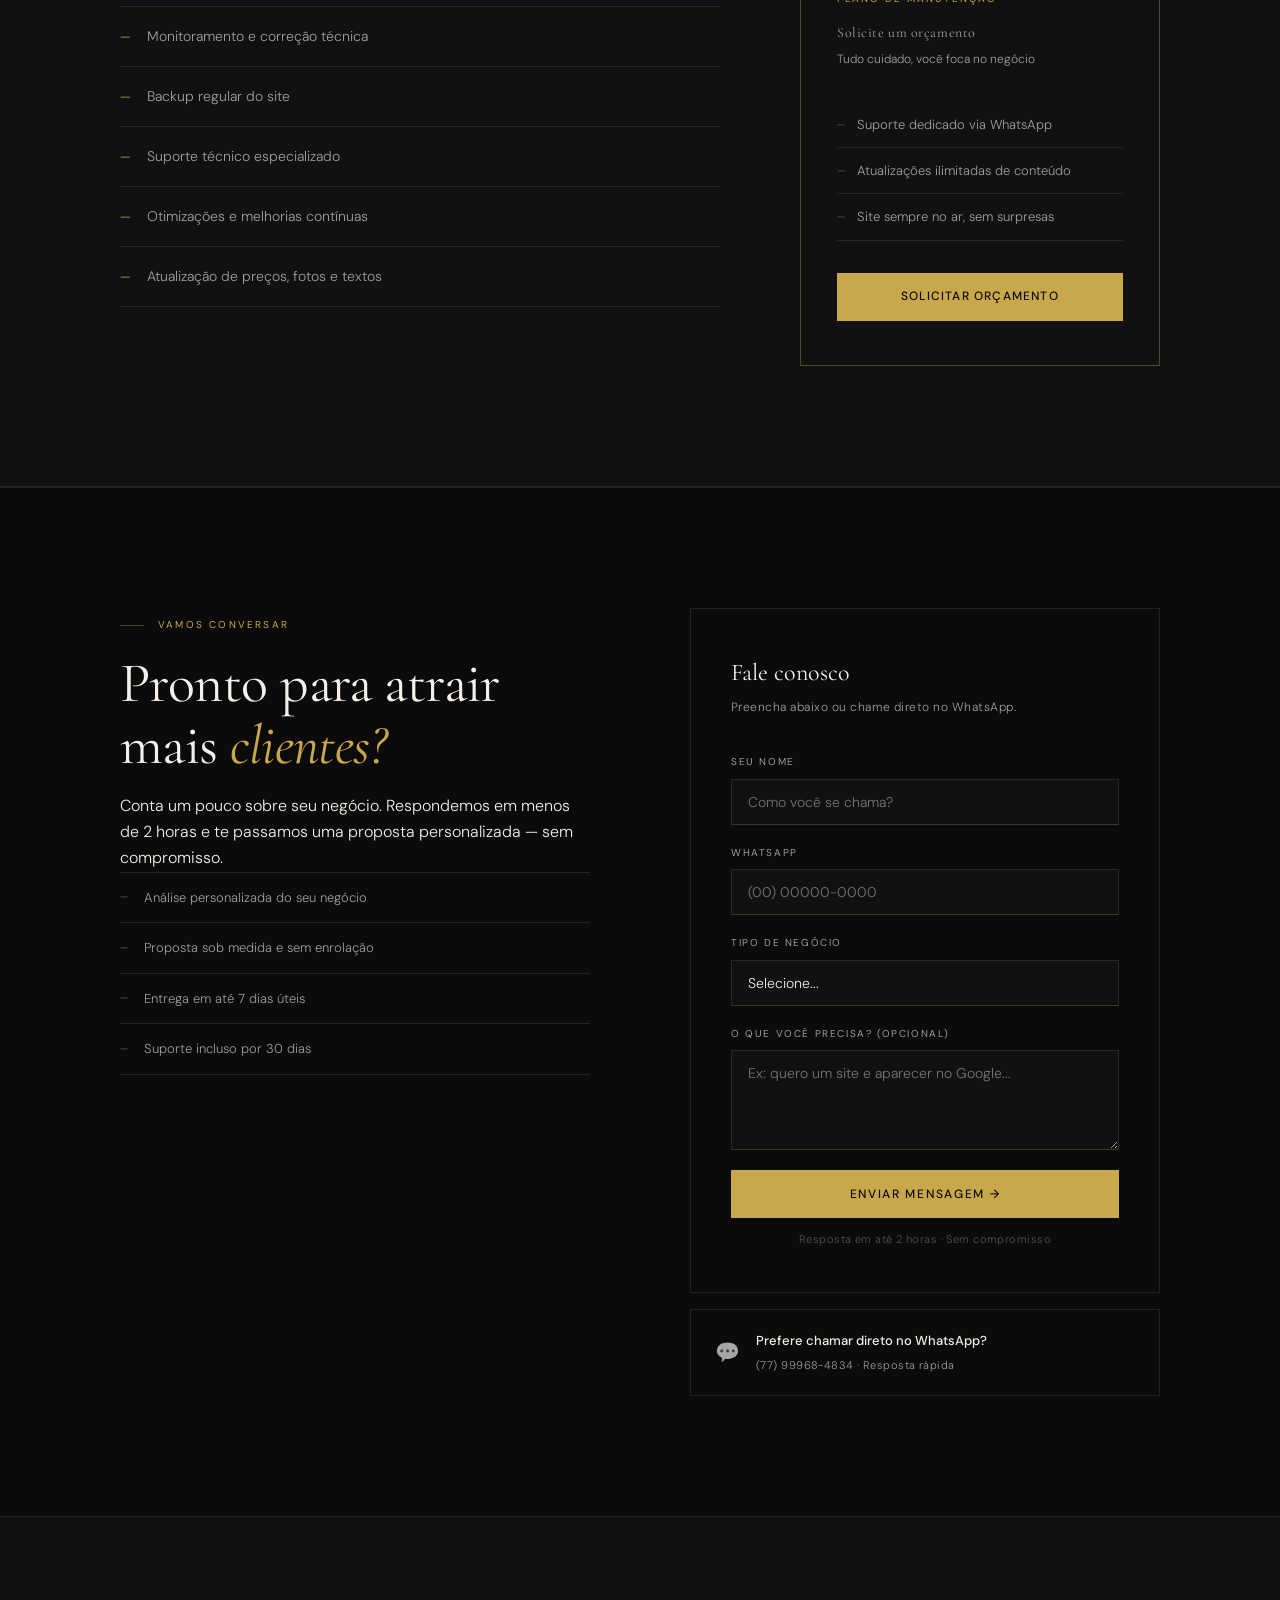
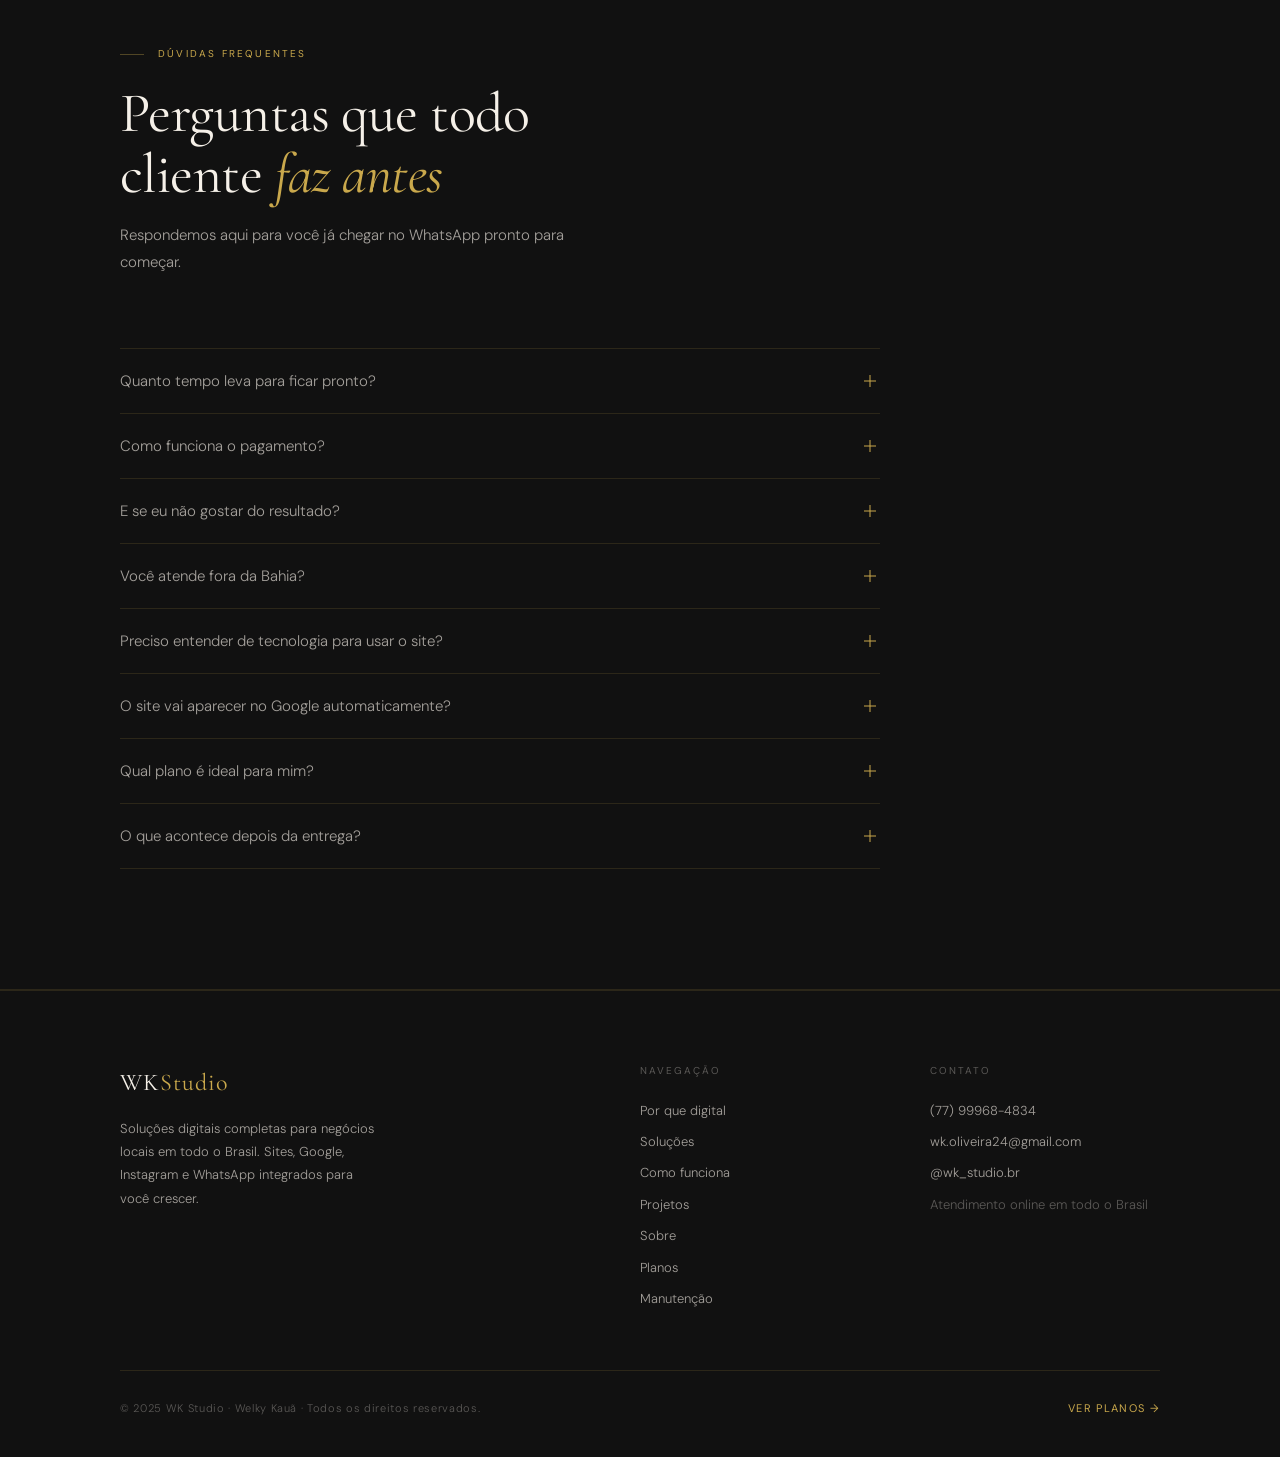
==== commit 9390064b: "update 9" ====
--- a/index.html
+++ b/index.html
@@ -3573,25 +3573,79 @@
 
       function buildCards() {
         const g = document.getElementById("serv-grid");
-        services.forEach((s, i) => {
+        const serviceGroups = [
+          {
+            icon: "🌐",
+            name: "Site profissional",
+            tagline: "Sua empresa na internet do jeito certo",
+            indexes: [0],
+          },
+          {
+            icon: "📍",
+            name: "Google Meu Negócio",
+            tagline: "Seja encontrado por quem está perto",
+            indexes: [1],
+          },
+          {
+            icon: "🎨",
+            name: "Marca e conteúdo visual",
+            tagline: "Uma imagem consistente e profissional",
+            indexes: [2, 3, 9],
+          },
+          {
+            icon: "💬",
+            name: "WhatsApp e automação",
+            tagline: "Atendimento organizado e mais eficiente",
+            indexes: [4, 8],
+          },
+          {
+            icon: "📱",
+            name: "Instagram profissional",
+            tagline: "Presença constante e conteúdo que engaja",
+            indexes: [5],
+          },
+          {
+            icon: "⚙️",
+            name: "Gestão do negócio",
+            tagline: "Clientes, estoque e operação em um só lugar",
+            indexes: [6],
+          },
+          {
+            icon: "📅",
+            name: "Agendamento online",
+            tagline: "Seus clientes agendam a qualquer hora",
+            indexes: [7],
+          },
+          {
+            icon: "🍽️",
+            name: "Cardápios digitais",
+            tagline: "Seu cardápio sempre acessível e atualizado",
+            indexes: [10],
+          },
+        ];
+
+        serviceGroups.forEach((group, i) => {
+          const groupedServices = group.indexes.map((index) => services[index]);
           const c = document.createElement("div");
           c.className = "serv-card";
           c.innerHTML = `
       <button class="serv-summary" type="button" aria-expanded="false" aria-controls="serv-details-${i}" onclick="toggleService(this)">
         <span class="serv-num">0${i + 1}</span>
-        <span class="serv-icon">${s.icon}</span>
-        <span class="serv-name">${s.name}</span>
-        <span class="serv-tag">${s.tagline}</span>
+        <span class="serv-icon">${group.icon}</span>
+        <span class="serv-name">${group.name}</span>
+        <span class="serv-tag">${group.tagline}</span>
         <span class="serv-expand" aria-hidden="true">+</span>
       </button>
       <div class="serv-details" id="serv-details-${i}" hidden>
-        <p class="serv-desc">${s.desc}</p>
-        <ul class="serv-bullets">${s.bullets.map((b) => `<li>${b}</li>`).join("")}</ul>
-        <button class="btn-ver" type="button" onclick="openModal(${i})">Solicitar orçamento</button>
+        <p class="serv-desc">${groupedServices.map((service) => service.desc).join(" ")}</p>
+        <ul class="serv-bullets">${groupedServices.map((service) => `<li>${service.name}</li>`).join("")}</ul>
+        <button class="btn-ver" type="button" onclick="openGroupModal(${i})">Solicitar orçamento</button>
       </div>
     `;
           g.appendChild(c);
         });
+
+        window.serviceGroups = serviceGroups;
       }
 
       function toggleService(button) {
@@ -3600,6 +3654,31 @@
         const isOpen = card.classList.toggle("open");
         button.setAttribute("aria-expanded", String(isOpen));
         details.hidden = !isOpen;
+      }
+
+      function openGroupModal(groupIndex) {
+        const group = window.serviceGroups[groupIndex];
+        const groupedServices = group.indexes.map((index) => services[index]);
+        document.getElementById("m-icon").textContent = group.icon;
+        document.getElementById("m-name").textContent = group.name;
+        document.getElementById("m-tagline").textContent = group.tagline;
+        document.getElementById("m-desc").textContent = groupedServices
+          .map((service) => service.fullDesc)
+          .join(" ");
+        document.getElementById("m-included").innerHTML = groupedServices
+          .flatMap((service) =>
+            service.included.map((item) => `<li>${item}</li>`),
+          )
+          .join("");
+        document.getElementById("m-meta").innerHTML =
+          `<span class="modal-tag mt-prazo">⏱ Consulte o prazo</span><span class="modal-tag mt-tipo">${groupedServices.map((service) => service.tipo).join(" · ")}</span>`;
+        const msg = encodeURIComponent(
+          `Olá! Tenho interesse em ${group.name}. Pode me dar mais informações?`,
+        );
+        document.getElementById("m-cta").href =
+          `https://wa.me/${WA}?text=${msg}`;
+        document.getElementById("overlay").classList.add("open");
+        document.body.style.overflow = "hidden";
       }
 
       function openModal(i) {
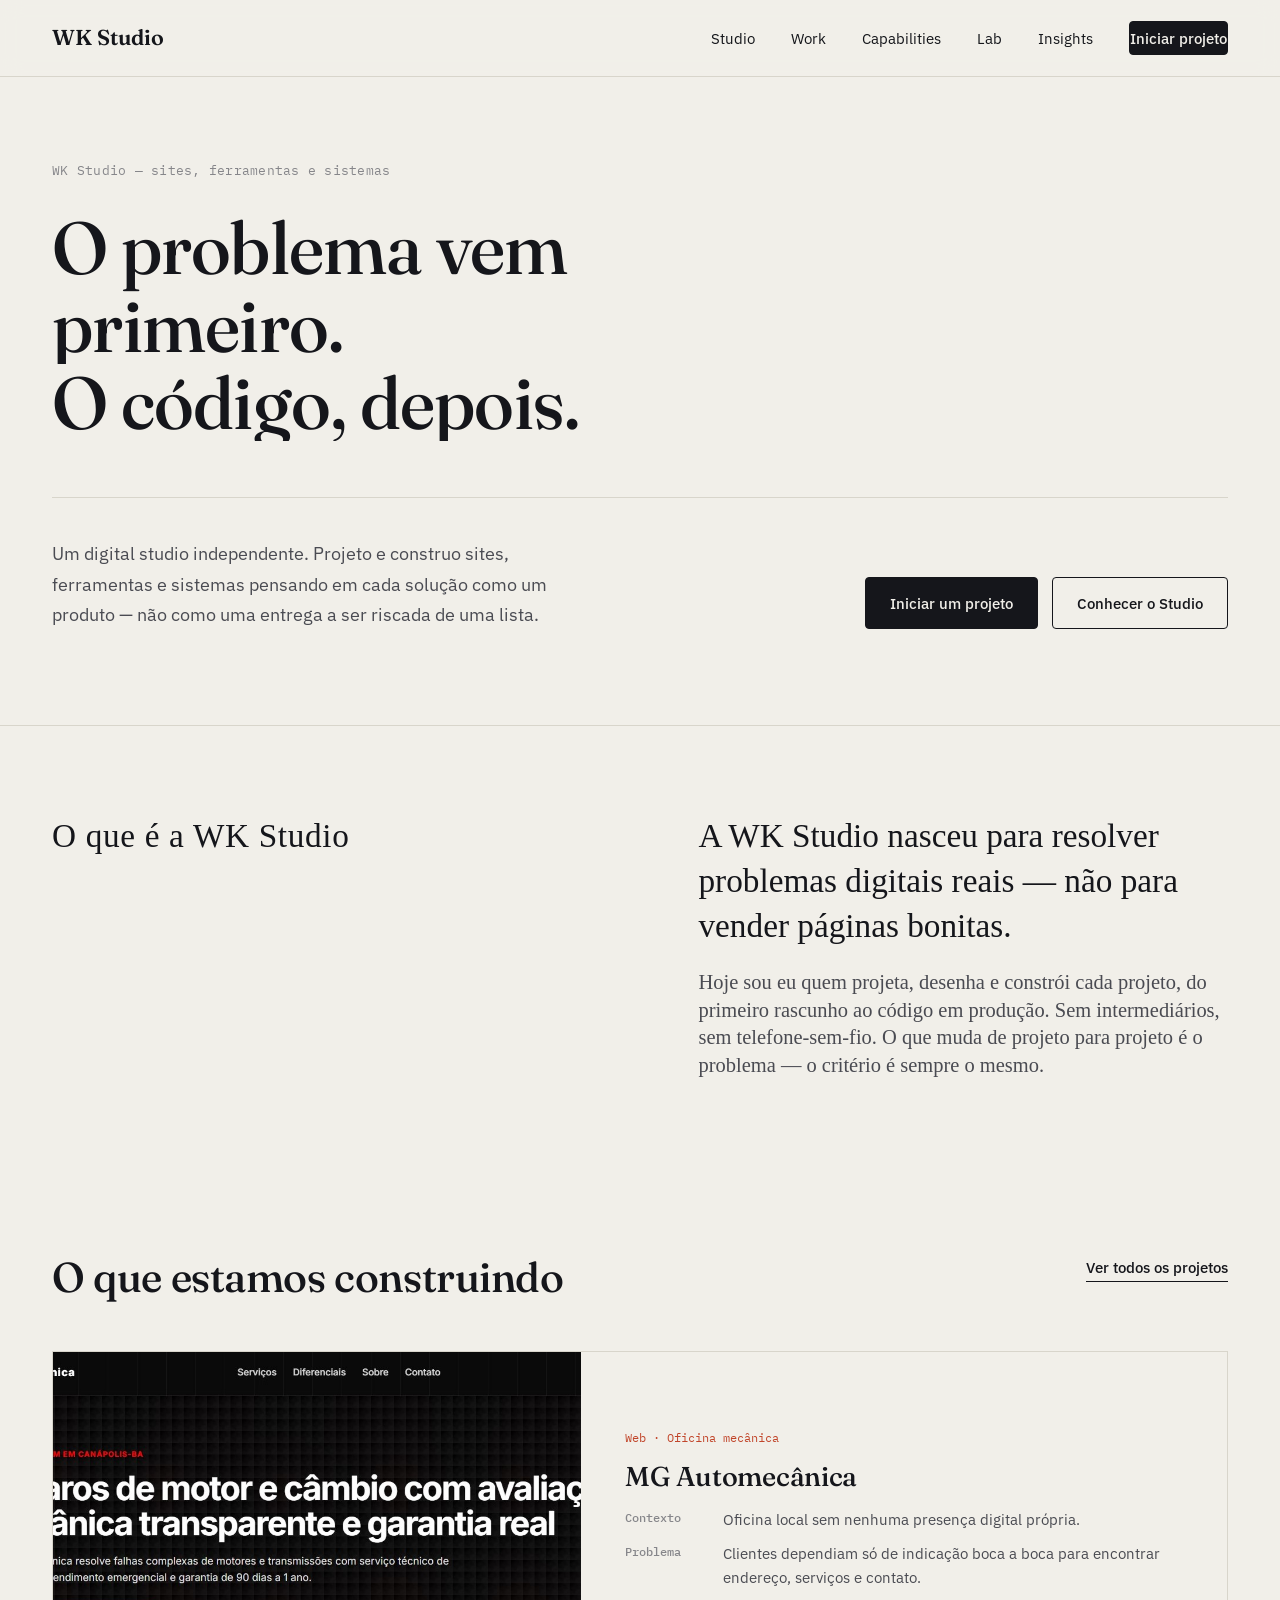
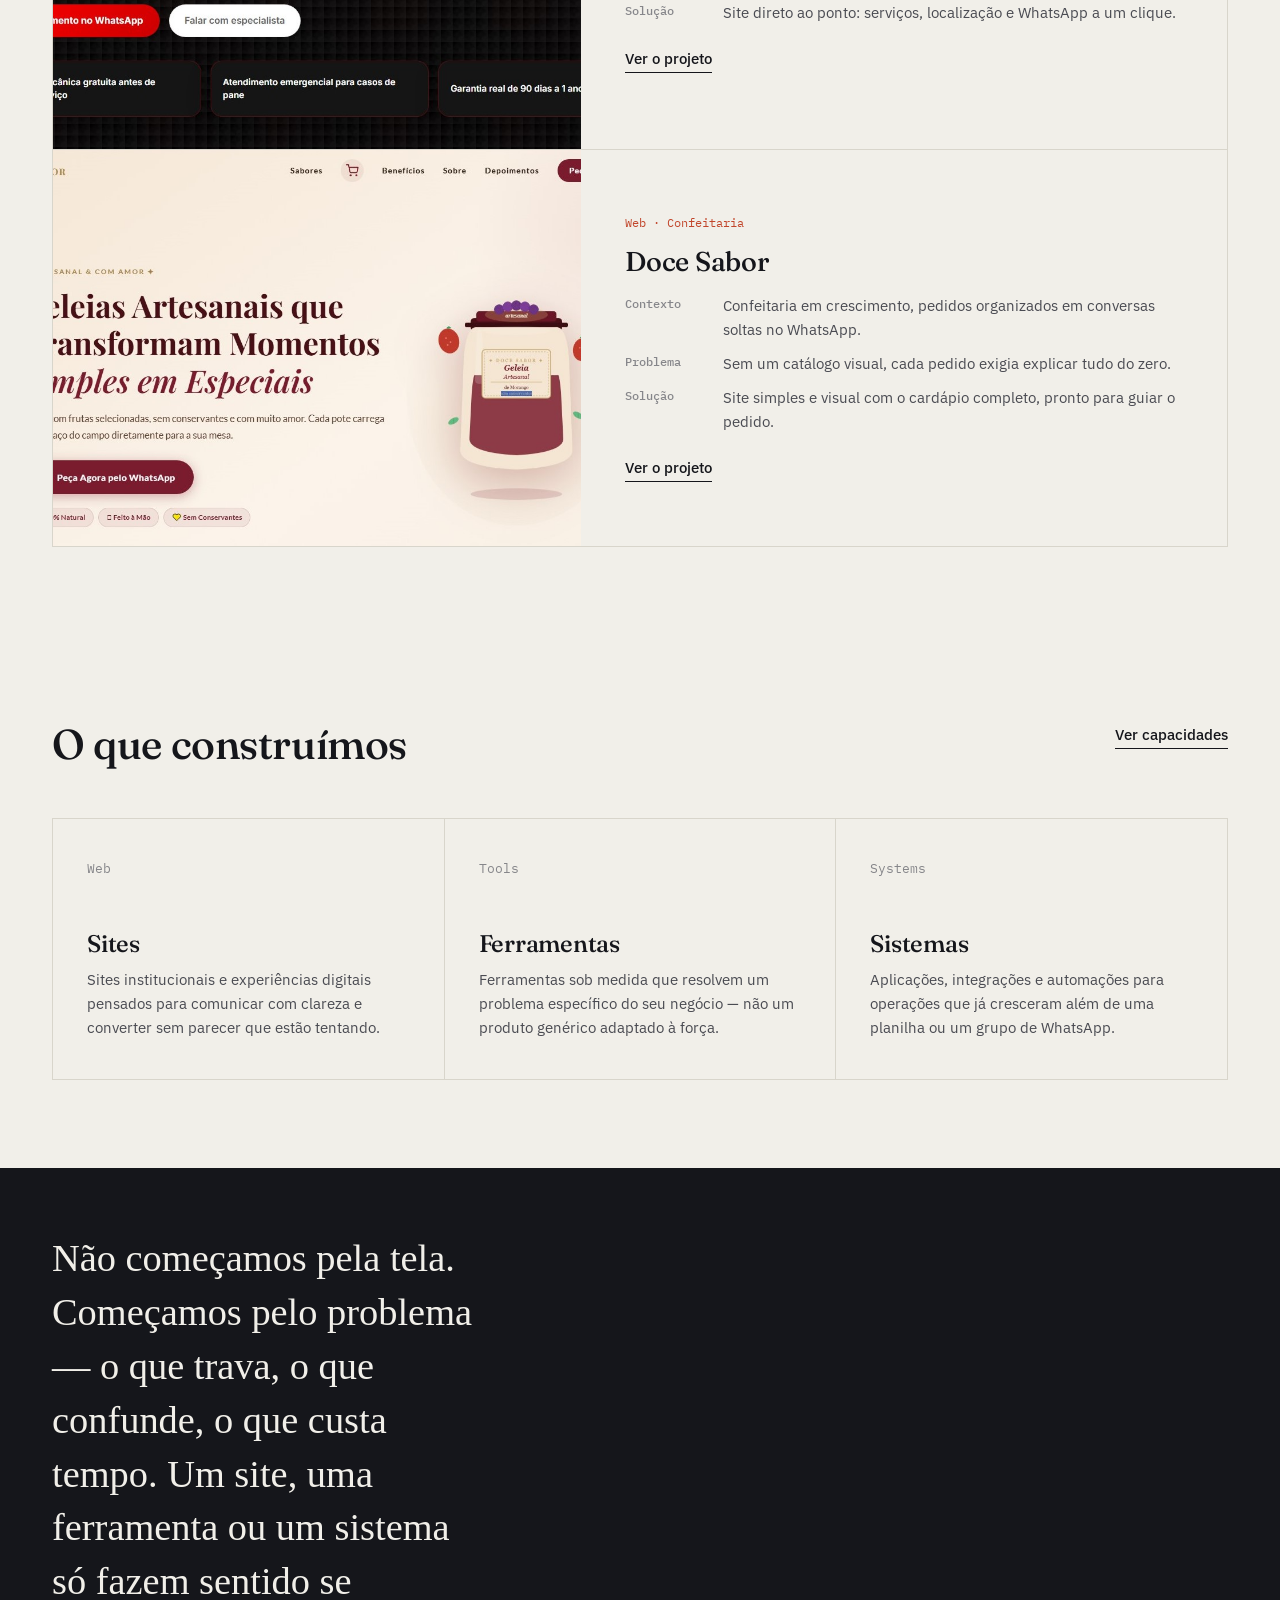
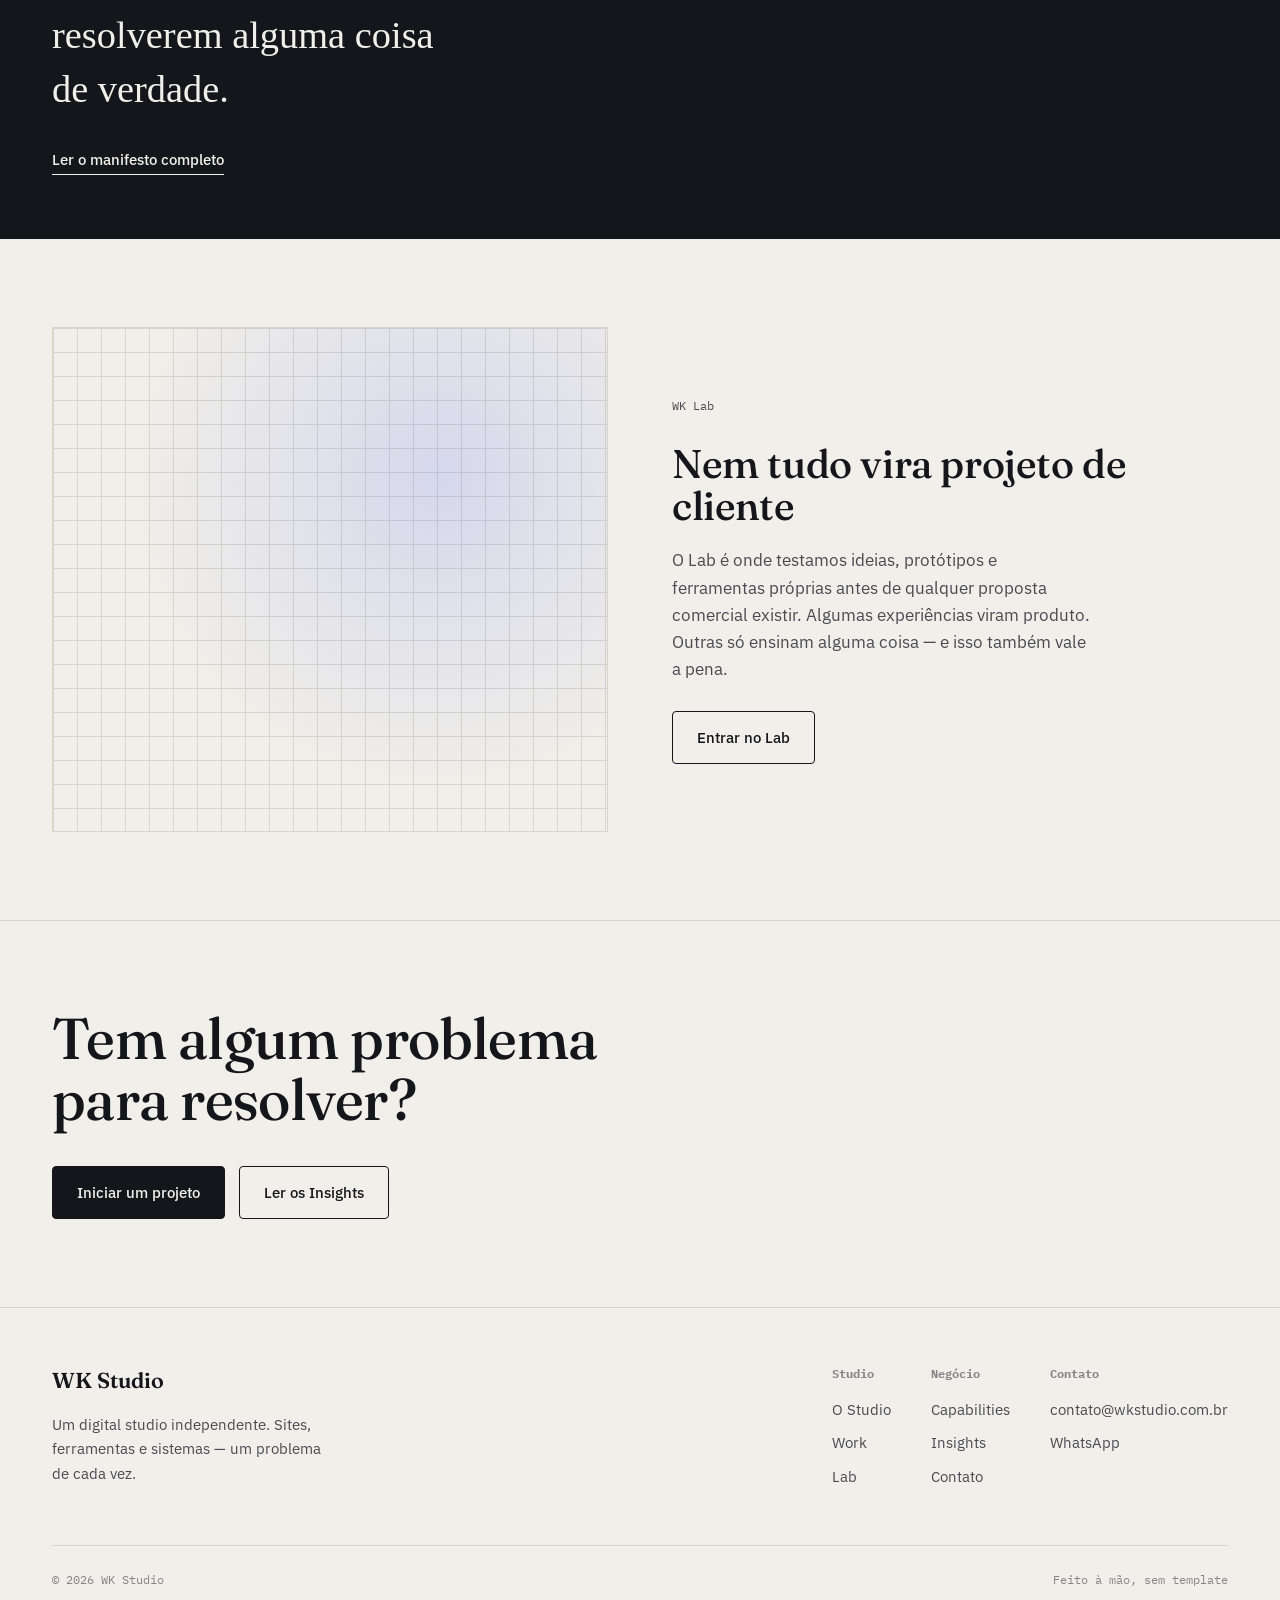
==== commit d1d6ba6e: "update 11" ====
--- a/index.html
+++ b/index.html
@@ -1,3866 +1,214 @@
-<!doctype html>
+<!DOCTYPE html>
 <html lang="pt-BR">
-  <head>
-    <meta charset="UTF-8" />
-    <meta name="viewport" content="width=device-width, initial-scale=1.0" />
-    <title>WK Studio — Presença Digital para Negócios Locais</title>
-    <meta
-      name="description"
-      content="Do Google ao WhatsApp: criamos presença digital completa para negócios locais. Sites, Google Meu Negócio, Instagram e WhatsApp em 7 dias. WK Studio — Welky Kauã."
-    />
-    <meta
-      property="og:title"
-      content="WK Studio — Presença Digital Completa para Negócios Locais"
-    />
-    <meta
-      property="og:description"
-      content="Do Google ao WhatsApp: presença digital completa para negócios locais. Entrega em 7 dias."
-    />
-    <meta property="og:type" content="website" />
-    <meta name="theme-color" content="#0B0B0B" />
-    <link rel="preconnect" href="https://fonts.googleapis.com" />
-    <link rel="preconnect" href="https://fonts.gstatic.com" crossorigin />
-    <link
-      href="https://fonts.googleapis.com/css2?family=Cormorant+Garamond:ital,wght@0,300;0,400;0,500;0,600;0,700;1,300;1,400;1,500&family=DM+Sans:ital,opsz,wght@0,9..40,200;0,9..40,300;0,9..40,400;0,9..40,500;0,9..40,600;1,9..40,300;1,9..40,400&display=swap"
-      rel="stylesheet"
-    />
-
-    <style>
-      /* ══════════════════════════════════════════════════
-   RESET & ROOT
-══════════════════════════════════════════════════ */
-      *,
-      *::before,
-      *::after {
-        box-sizing: border-box;
-        margin: 0;
-        padding: 0;
-      }
-
-      html {
-        scroll-behavior: smooth;
-        font-size: 16px;
-      }
-
-      :root {
-        --bg: #0b0b0b;
-        --bg2: #111111;
-        --bg3: #161616;
-        --gold: #c9a84c;
-        --gold-dim: rgba(201, 168, 76, 0.15);
-        --gold-mid: rgba(201, 168, 76, 0.35);
-        --white: #f5f0e8;
-        --muted: rgba(245, 240, 232, 0.64);
-        --dim: rgba(245, 240, 232, 0.32);
-        --line: rgba(201, 168, 76, 0.15);
-        --ff-title: "Cormorant Garamond", Georgia, serif;
-        --ff-body: "DM Sans", system-ui, sans-serif;
-        --max: 1120px;
-      }
-
-      body {
-        background: var(--bg);
-        color: var(--white);
-        font-family: var(--ff-body);
-        overflow-x: hidden;
-        line-height: 1.65;
-        font-weight: 300;
-      }
-
-      body:not(.js-ready) .reveal,
-      body:not(.js-ready) .hero-label,
-      body:not(.js-ready) h1,
-      body:not(.js-ready) .hero-sub,
-      body:not(.js-ready) .hero-btns,
-      body:not(.js-ready) .hero-stats {
-        opacity: 1;
-        transform: none;
-      }
-
-      a {
-        color: inherit;
-        text-decoration: none;
-      }
-
-      img {
-        display: block;
-        max-width: 100%;
-      }
-
-      .container {
-        max-width: var(--max);
-        margin: 0 auto;
-        padding: 0 40px;
-        position: relative;
-      }
-
-      @media (max-width: 600px) {
-        .container {
-          padding: 0 24px;
-        }
-      }
-
-      /* ══════════════════════════════════════════════════
-   SCROLL ANIMATIONS
-══════════════════════════════════════════════════ */
-      .reveal {
-        opacity: 0;
-        transform: translateY(28px);
-        transition:
-          opacity 0.75s cubic-bezier(0.16, 1, 0.3, 1),
-          transform 0.75s cubic-bezier(0.16, 1, 0.3, 1);
-      }
-
-      .reveal.visible {
-        opacity: 1;
-        transform: translateY(0);
-      }
-
-      .reveal-delay-1 {
-        transition-delay: 0.1s;
-      }
-
-      .reveal-delay-2 {
-        transition-delay: 0.2s;
-      }
-
-      .reveal-delay-3 {
-        transition-delay: 0.3s;
-      }
-
-      .reveal-delay-4 {
-        transition-delay: 0.4s;
-      }
-
-      /* ══════════════════════════════════════════════════
-   NAVIGATION
-══════════════════════════════════════════════════ */
-      nav {
-        position: fixed;
-        top: 0;
-        left: 0;
-        right: 0;
-        z-index: 90;
-        height: 68px;
-        display: flex;
-        align-items: center;
-        transition:
-          background 0.4s,
-          backdrop-filter 0.4s,
-          border-color 0.4s;
-        border-bottom: 1px solid transparent;
-      }
-
-      nav.scrolled {
-        background: rgba(11, 11, 11, 0.88);
-        backdrop-filter: blur(20px);
-        border-bottom-color: var(--line);
-      }
-
-      .nav-inner {
-        width: 100%;
-        max-width: var(--max);
-        margin: 0 auto;
-        padding: 0 40px;
-        display: flex;
-        align-items: center;
-        justify-content: space-between;
-        gap: 32px;
-      }
-
-      @media (max-width: 600px) {
-        .nav-inner {
-          padding: 0 24px;
-        }
-      }
-
-      .nav-logo {
-        font-family: var(--ff-title);
-        font-size: 22px;
-        font-weight: 500;
-        letter-spacing: 0.06em;
-        color: var(--white);
-      }
-
-      .nav-logo em {
-        font-style: normal;
-        color: var(--gold);
-      }
-
-      .nav-links {
-        display: flex;
-        align-items: center;
-        gap: 36px;
-      }
-
-      .nav-links a {
-        font-size: 12px;
-        font-weight: 400;
-        letter-spacing: 0.12em;
-        text-transform: uppercase;
-        color: var(--muted);
-        transition: color 0.25s;
-      }
-
-      .nav-links a:hover {
-        color: var(--white);
-      }
-
-      .nav-cta {
-        font-size: 11px;
-        font-weight: 500;
-        letter-spacing: 0.14em;
-        text-transform: uppercase;
-        padding: 10px 22px;
-        border: 1px solid var(--gold-mid);
-        color: var(--gold);
-        transition:
-          background 0.25s,
-          color 0.25s;
-      }
-
-      .nav-cta:hover {
-        background: var(--gold);
-        color: var(--bg);
-      }
-
-      .nav-menu-toggle {
-        display: none;
-        width: 42px;
-        height: 42px;
-        border: 1px solid var(--gold-mid);
-        background: transparent;
-        color: var(--gold);
-        cursor: pointer;
-      }
-
-      .nav-menu-toggle span {
-        display: block;
-        width: 18px;
-        height: 1px;
-        margin: 4px auto;
-        background: currentColor;
-        transition:
-          transform 0.25s,
-          opacity 0.25s;
-      }
-
-      .mobile-menu {
-        display: none;
-      }
-
-      @media (max-width: 800px) {
-        .nav-links {
-          display: none;
-        }
-
-        .nav-cta {
-          display: none;
-        }
-
-        .nav-menu-toggle {
-          display: block;
-        }
-
-        .mobile-menu.open {
-          display: flex;
-          position: absolute;
-          top: 68px;
-          left: 24px;
-          right: 24px;
-          flex-direction: column;
-          padding: 12px 20px;
-          background: rgba(17, 17, 17, 0.98);
-          border: 1px solid var(--line);
-          box-shadow: 0 18px 40px rgba(0, 0, 0, 0.35);
-        }
-
-        .mobile-menu a {
-          padding: 14px 0;
-          border-bottom: 1px solid var(--line);
-          color: var(--muted);
-          font-size: 12px;
-          letter-spacing: 0.12em;
-          text-transform: uppercase;
-        }
-
-        .mobile-menu a:last-child {
-          border-bottom: none;
-        }
-      }
-
-      /* ══════════════════════════════════════════════════
-   HERO
-══════════════════════════════════════════════════ */
-      #hero {
-        padding: 0;
-      }
-
-      .hero-inner {
-        padding: 180px 40px 140px;
-        max-width: var(--max);
-        margin: 0 auto;
-        position: relative;
-      }
-
-      @media (max-width: 600px) {
-        .hero-inner {
-          padding: 132px 24px 88px;
-        }
-      }
-
-      .hero-label {
-        display: inline-flex;
-        align-items: center;
-        gap: 14px;
-        font-size: 11px;
-        font-weight: 400;
-        letter-spacing: 0.22em;
-        text-transform: uppercase;
-        color: var(--gold);
-        margin-bottom: 36px;
-        opacity: 0;
-        animation: fadeUp 0.8s 0.2s cubic-bezier(0.16, 1, 0.3, 1) forwards;
-      }
-
-      .hero-label::before,
-      .hero-label::after {
-        content: "";
-        display: block;
-        height: 1px;
-        background: var(--gold-mid);
-      }
-
-      .hero-label::before {
-        width: 32px;
-      }
-
-      .hero-label::after {
-        width: 32px;
-      }
-
-      h1 {
-        font-family: var(--ff-title);
-        font-size: clamp(42px, 6.5vw, 82px);
-        font-weight: 400;
-        line-height: 1.06;
-        letter-spacing: -0.01em;
-        color: var(--white);
-        margin-bottom: 32px;
-        max-width: 820px;
-        opacity: 0;
-        animation: fadeUp 0.9s 0.35s cubic-bezier(0.16, 1, 0.3, 1) forwards;
-      }
-
-      h1 em {
-        font-style: italic;
-        color: var(--gold);
-      }
-
-      h1 .line-accent {
-        color: var(--gold);
-        font-style: normal;
-      }
-
-      .hero-sub {
-        font-size: 16px;
-        font-weight: 300;
-        color: var(--muted);
-        max-width: 500px;
-        line-height: 1.8;
-        margin-bottom: 52px;
-        opacity: 0;
-        animation: fadeUp 0.9s 0.5s cubic-bezier(0.16, 1, 0.3, 1) forwards;
-      }
-
-      .hero-label,
-      h1,
-      .hero-sub,
-      .hero-btns,
-      .hero-stats {
-        opacity: 1;
-        animation-duration: 0.65s;
-      }
-
-      .hero-btns {
-        display: flex;
-        flex-wrap: wrap;
-        gap: 14px;
-        margin-bottom: 80px;
-        opacity: 1;
-        animation: fadeUp 0.9s 0.65s cubic-bezier(0.16, 1, 0.3, 1) forwards;
-      }
-
-      .btn-solid {
-        display: inline-flex;
-        align-items: center;
-        gap: 10px;
-        padding: 14px 32px;
-        background: var(--gold);
-        color: #0b0b0b;
-        font-size: 12px;
-        font-weight: 500;
-        letter-spacing: 0.1em;
-        text-transform: uppercase;
-        transition:
-          opacity 0.2s,
-          transform 0.2s;
-      }
-
-      .btn-solid:hover {
-        opacity: 0.88;
-        transform: translateY(-1px);
-      }
-
-      .btn-outline {
-        display: inline-flex;
-        align-items: center;
-        gap: 10px;
-        padding: 14px 32px;
-        border: 1px solid var(--dim);
-        color: var(--muted);
-        font-size: 12px;
-        font-weight: 400;
-        letter-spacing: 0.1em;
-        text-transform: uppercase;
-        transition:
-          border-color 0.25s,
-          color 0.25s;
-      }
-
-      .btn-outline:hover {
-        border-color: var(--gold-mid);
-        color: var(--white);
-      }
-
-      .hero-stats {
-        display: flex;
-        gap: 60px;
-        flex-wrap: wrap;
-        padding-top: 48px;
-        border-top: 1px solid var(--line);
-        opacity: 1;
-        animation: fadeUp 0.9s 0.8s cubic-bezier(0.16, 1, 0.3, 1) forwards;
-      }
-
-      .stat-num {
-        font-family: var(--ff-title);
-        font-size: 44px;
-        font-weight: 400;
-        color: var(--white);
-        letter-spacing: -0.02em;
-        line-height: 1;
-      }
-
-      .stat-num span {
-        color: var(--gold);
-      }
-
-      .stat-label {
-        font-size: 11px;
-        font-weight: 400;
-        letter-spacing: 0.1em;
-        text-transform: uppercase;
-        color: var(--muted);
-        margin-top: 6px;
-      }
-
-      /* ══════════════════════════════════════════════════
-   SECTION SHARED
-══════════════════════════════════════════════════ */
-      section {
-        padding: 120px 0;
-      }
-
-      @media (max-width: 600px) {
-        section {
-          padding: 80px 0;
-        }
-      }
-
-      .s-label {
-        display: inline-flex;
-        align-items: center;
-        gap: 14px;
-        font-size: 10px;
-        font-weight: 400;
-        letter-spacing: 0.22em;
-        text-transform: uppercase;
-        color: var(--gold);
-        margin-bottom: 20px;
-      }
-
-      .s-label::before {
-        content: "";
-        display: block;
-        width: 24px;
-        height: 1px;
-        background: var(--gold-mid);
-      }
-
-      h2 {
-        font-family: var(--ff-title);
-        font-size: clamp(32px, 4.5vw, 56px);
-        font-weight: 400;
-        line-height: 1.1;
-        letter-spacing: -0.01em;
-        color: var(--white);
-        margin-bottom: 16px;
-      }
-
-      h2 em {
-        font-style: italic;
-        color: var(--gold);
-      }
-
-      .s-sub {
-        font-size: 15px;
-        font-weight: 300;
-        color: var(--muted);
-        line-height: 1.8;
-        max-width: 480px;
-        margin-bottom: 72px;
-      }
-
-      hr.divider {
-        border: none;
-        border-top: 1px solid var(--line);
-        margin: 0;
-      }
-
-      /* ══════════════════════════════════════════════════
-   CONTEXTO
-══════════════════════════════════════════════════ */
-      #contexto {
-        background: var(--bg2);
-        border-top: 1px solid var(--line);
-        border-bottom: 1px solid var(--line);
-      }
-
-      .context-grid {
-        display: grid;
-        grid-template-columns: repeat(2, 1fr);
-        gap: 1px;
-        background: var(--line);
-      }
-
-      @media (max-width: 640px) {
-        .context-grid {
-          grid-template-columns: 1fr;
-        }
-      }
-
-      .context-card {
-        background: var(--bg2);
-        padding: 48px 44px;
-      }
-
-      @media (max-width: 600px) {
-        .context-card {
-          padding: 36px 24px;
-        }
-      }
-
-      .context-num {
-        font-family: var(--ff-title);
-        font-size: 11px;
-        font-weight: 400;
-        letter-spacing: 0.2em;
-        text-transform: uppercase;
-        color: var(--gold);
-        margin-bottom: 24px;
-        display: flex;
-        align-items: center;
-        gap: 12px;
-      }
-
-      .context-num::after {
-        content: "";
-        flex: 1;
-        height: 1px;
-        background: var(--line);
-      }
-
-      .context-card h3 {
-        font-family: var(--ff-title);
-        font-size: 22px;
-        font-weight: 500;
-        color: var(--white);
-        margin-bottom: 12px;
-      }
-
-      .context-card p {
-        font-size: 14px;
-        font-weight: 300;
-        color: var(--muted);
-        line-height: 1.8;
-      }
-
-      /* ══════════════════════════════════════════════════
-   SERVIÇOS
-══════════════════════════════════════════════════ */
-      #servicos {
-        background: var(--bg);
-      }
-
-      .serv-grid {
-        display: grid;
-        grid-template-columns: repeat(4, 1fr);
-        gap: 1px;
-        background: var(--line);
-        border: 1px solid var(--line);
-      }
-
-      .serv-support {
-        margin-top: 24px;
-        color: var(--muted);
-        font-size: 13px;
-        line-height: 1.8;
-      }
-
-      .serv-support strong {
-        color: var(--white);
-        font-weight: 500;
-      }
-
-      @media (max-width: 900px) {
-        .serv-grid {
-          grid-template-columns: repeat(2, 1fr);
-        }
-      }
-
-      @media (max-width: 560px) {
-        .serv-grid {
-          grid-template-columns: 1fr;
-        }
-      }
-
-      .serv-card {
-        background: var(--bg);
-        min-width: 0;
-        position: relative;
-        transition: background 0.3s;
-        overflow: hidden;
-      }
-
-      .serv-card::after {
-        content: "";
-        position: absolute;
-        bottom: 0;
-        left: 0;
-        right: 0;
-        height: 1px;
-        background: var(--gold);
-        transform: scaleX(0);
-        transform-origin: left;
-        transition: transform 0.4s cubic-bezier(0.16, 1, 0.3, 1);
-      }
-
-      .serv-card:hover {
-        background: var(--bg3);
-      }
-
-      .serv-card:hover::after {
-        transform: scaleX(1);
-      }
-
-      .serv-card.open {
-        background: var(--bg3);
-      }
-
-      .serv-summary {
-        display: block;
-        width: 100%;
-        min-height: 178px;
-        padding: 22px 18px 20px;
-        border: 0;
-        color: inherit;
-        text-align: left;
-        background: transparent;
-        cursor: pointer;
-        font-family: var(--ff-body);
-      }
-
-      .serv-summary:focus-visible {
-        outline: 1px solid var(--gold);
-        outline-offset: -5px;
-      }
-
-      .serv-expand {
-        position: absolute;
-        top: 20px;
-        right: 18px;
-        color: var(--gold);
-        font-size: 18px;
-        font-weight: 300;
-        line-height: 1;
-        transition: transform 0.25s;
-      }
-
-      .serv-card.open .serv-expand {
-        transform: rotate(45deg);
-      }
-
-      .serv-details {
-        padding: 0 18px 22px;
-        animation: fadeIn 0.25s ease;
-      }
-
-      .serv-details[hidden] {
-        display: none;
-      }
-
-      .serv-num {
-        font-size: 9px;
-        letter-spacing: 0.18em;
-        text-transform: uppercase;
-        color: var(--dim);
-        margin-bottom: 10px;
-      }
-
-      .serv-icon {
-        font-size: 18px;
-        margin-bottom: 8px;
-      }
-
-      .serv-name {
-        font-family: var(--ff-title);
-        font-size: 17px;
-        font-weight: 500;
-        color: var(--white);
-        margin-bottom: 4px;
-      }
-
-      .serv-tag {
-        font-size: 10px;
-        font-weight: 300;
-        color: var(--gold);
-        margin-bottom: 0;
-        letter-spacing: 0.04em;
-      }
-
-      .serv-desc {
-        font-size: 12px;
-        font-weight: 300;
-        color: var(--muted);
-        line-height: 1.6;
-        margin-bottom: 12px;
-      }
-
-      .serv-bullets {
-        list-style: none;
-        display: flex;
-        flex-direction: column;
-        gap: 4px;
-        margin-bottom: 16px;
-      }
-
-      .serv-bullets li {
-        font-size: 11px;
-        font-weight: 300;
-        color: rgba(245, 240, 232, 0.5);
-        display: flex;
-        align-items: flex-start;
-        gap: 10px;
-        line-height: 1.6;
-      }
-
-      .serv-bullets li::before {
-        content: "—";
-        color: var(--gold);
-        font-size: 10px;
-        flex-shrink: 0;
-        margin-top: 3px;
-        opacity: 0.6;
-      }
-
-      .btn-ver {
-        display: inline-flex;
-        align-items: center;
-        gap: 8px;
-        font-size: 10px;
-        font-weight: 400;
-        letter-spacing: 0.12em;
-        text-transform: uppercase;
-        color: var(--gold);
-        border: none;
-        background: none;
-        cursor: pointer;
-        padding: 0;
-        font-family: var(--ff-body);
-        transition: gap 0.2s;
-      }
-
-      .btn-ver:hover {
-        gap: 14px;
-      }
-
-      .btn-ver::after {
-        content: "→";
-      }
-
-      /* ══════════════════════════════════════════════════
-   PROCESSO
-══════════════════════════════════════════════════ */
-      #processo {
-        background: var(--bg2);
-        border-top: 1px solid var(--line);
-        border-bottom: 1px solid var(--line);
-      }
-
-      .processo-grid {
-        display: grid;
-        grid-template-columns: repeat(4, 1fr);
-        gap: 0;
-        border: 1px solid var(--line);
-      }
-
-      @media (max-width: 800px) {
-        .processo-grid {
-          grid-template-columns: repeat(2, 1fr);
-        }
-      }
-
-      @media (max-width: 480px) {
-        .processo-grid {
-          grid-template-columns: 1fr;
-        }
-      }
-
-      .proc-card {
-        padding: 44px 36px;
-        border-right: 1px solid var(--line);
-        position: relative;
-      }
-
-      .proc-card:last-child {
-        border-right: none;
-      }
-
-      @media (max-width: 800px) {
-        .proc-card:nth-child(2) {
-          border-right: none;
-        }
-
-        .proc-card {
-          border-bottom: 1px solid var(--line);
-        }
-      }
-
-      .proc-num {
-        font-family: var(--ff-title);
-        font-size: 56px;
-        font-weight: 300;
-        color: var(--line);
-        line-height: 1;
-        margin-bottom: 28px;
-      }
-
-      .proc-card h3 {
-        font-family: var(--ff-title);
-        font-size: 18px;
-        font-weight: 500;
-        color: var(--white);
-        margin-bottom: 12px;
-      }
-
-      .proc-card p {
-        font-size: 13px;
-        font-weight: 300;
-        color: var(--muted);
-        line-height: 1.8;
-      }
-
-      /* ══════════════════════════════════════════════════
-   PROJETOS
-══════════════════════════════════════════════════ */
-      #projetos {
-        background: var(--bg);
-      }
-
-      .proj-grid {
-        display: grid;
-        grid-template-columns: repeat(2, 1fr);
-        gap: 40px;
-      }
-
-      @media (max-width: 640px) {
-        .proj-grid {
-          grid-template-columns: 1fr;
-        }
-      }
-
-      .proj-card {
-        border: 1px solid var(--line);
-        overflow: hidden;
-        transition: border-color 0.35s;
-      }
-
-      .proj-card:hover {
-        border-color: var(--gold-mid);
-      }
-
-      .proj-img {
-        width: 100%;
-        height: 240px;
-        object-fit: cover;
-        filter: grayscale(20%);
-        transition:
-          filter 0.4s,
-          transform 0.5s;
-      }
-
-      .proj-card:hover .proj-img {
-        filter: grayscale(0%);
-        transform: scale(1.03);
-      }
-
-      .proj-img-wrap {
-        overflow: hidden;
-        background: var(--bg3);
-        min-height: 240px;
-        display: grid;
-        place-items: center;
-      }
-
-      .proj-img-fallback::after {
-        content: "Prévia do projeto";
-        color: var(--gold);
-        font-size: 11px;
-        letter-spacing: 0.16em;
-        text-transform: uppercase;
-      }
-
-      .proj-body {
-        padding: 36px 32px;
-      }
-
-      .proj-cat {
-        font-size: 10px;
-        font-weight: 400;
-        letter-spacing: 0.2em;
-        text-transform: uppercase;
-        color: var(--gold);
-        margin-bottom: 10px;
-      }
-
-      .proj-card h3 {
-        font-family: var(--ff-title);
-        font-size: 26px;
-        font-weight: 400;
-        color: var(--white);
-        margin-bottom: 12px;
-      }
-
-      .proj-card p {
-        font-size: 13px;
-        font-weight: 300;
-        color: var(--muted);
-        line-height: 1.8;
-        margin-bottom: 24px;
-      }
-
-      .proj-result {
-        display: flex;
-        align-items: center;
-        gap: 16px;
-        border-top: 1px solid var(--line);
-        padding-top: 20px;
-        margin-bottom: 20px;
-      }
-
-      .proj-result-num {
-        font-family: var(--ff-title);
-        font-size: 34px;
-        font-weight: 400;
-        color: var(--gold);
-        line-height: 1;
-      }
-
-      .proj-result-label {
-        font-size: 12px;
-        font-weight: 300;
-        color: var(--muted);
-        line-height: 1.5;
-      }
-
-      .proj-tags {
-        display: flex;
-        flex-wrap: wrap;
-        gap: 8px;
-        margin-bottom: 24px;
-      }
-
-      .proj-tag {
-        font-size: 10px;
-        letter-spacing: 0.12em;
-        text-transform: uppercase;
-        padding: 5px 12px;
-        border: 1px solid var(--line);
-        color: var(--dim);
-      }
-
-      .btn-proj {
-        display: inline-flex;
-        align-items: center;
-        gap: 8px;
-        font-size: 11px;
-        font-weight: 400;
-        letter-spacing: 0.12em;
-        text-transform: uppercase;
-        color: var(--gold);
-        transition: gap 0.2s;
-      }
-
-      .btn-proj:hover {
-        gap: 14px;
-      }
-
-      .btn-proj::after {
-        content: "→";
-      }
-
-      /* ══════════════════════════════════════════════════
-   SOBRE
-══════════════════════════════════════════════════ */
-      #sobre {
-        background: var(--bg2);
-        border-top: 1px solid var(--line);
-        border-bottom: 1px solid var(--line);
-      }
-
-      .sobre-inner {
-        display: grid;
-        grid-template-columns: 1fr 1fr;
-        gap: 100px;
-        align-items: center;
-      }
-
-      @media (max-width: 760px) {
-        .sobre-inner {
-          grid-template-columns: 1fr;
-          gap: 52px;
-        }
-      }
-
-      .sobre-avatar-wrap {
-        display: flex;
-        justify-content: center;
-      }
-
-      .sobre-avatar {
-        width: 200px;
-        height: 200px;
-        border: 1px solid var(--gold-mid);
-        display: flex;
-        align-items: center;
-        justify-content: center;
-        font-size: 72px;
-        position: relative;
-      }
-
-      .sobre-avatar::before {
-        content: "";
-        position: absolute;
-        inset: -8px;
-        border: 1px solid var(--line);
-        pointer-events: none;
-      }
-
-      .sobre-text p {
-        font-size: 15px;
-        font-weight: 300;
-        color: var(--muted);
-        line-height: 1.9;
-        margin-bottom: 18px;
-      }
-
-      .sobre-badges {
-        display: flex;
-        flex-wrap: wrap;
-        gap: 10px;
-        margin-top: 32px;
-      }
-
-      .sobre-badge {
-        font-size: 11px;
-        font-weight: 400;
-        letter-spacing: 0.08em;
-        padding: 7px 16px;
-        border: 1px solid var(--line);
-        color: var(--muted);
-      }
-
-      /* ══════════════════════════════════════════════════
-   DEPOIMENTOS
-══════════════════════════════════════════════════ */
-      #depoimentos {
-        background: var(--bg);
-      }
-
-      .dep-grid {
-        display: grid;
-        grid-template-columns: repeat(2, 1fr);
-        gap: 32px;
-      }
-
-      @media (max-width: 600px) {
-        .dep-grid {
-          grid-template-columns: 1fr;
-        }
-      }
-
-      .dep-card {
-        border: 1px solid var(--line);
-        padding: 40px 36px;
-      }
-
-      .dep-stars {
-        color: var(--gold);
-        font-size: 13px;
-        letter-spacing: 4px;
-        margin-bottom: 20px;
-        opacity: 0.7;
-      }
-
-      .dep-text {
-        font-family: var(--ff-title);
-        font-size: 18px;
-        font-weight: 300;
-        font-style: italic;
-        color: var(--white);
-        line-height: 1.65;
-        margin-bottom: 28px;
-      }
-
-      .dep-divider {
-        border: none;
-        border-top: 1px solid var(--line);
-        margin-bottom: 20px;
-      }
-
-      .dep-author {
-        display: flex;
-        align-items: center;
-        gap: 14px;
-      }
-
-      .dep-avatar {
-        width: 38px;
-        height: 38px;
-        border: 1px solid var(--line);
-        display: flex;
-        align-items: center;
-        justify-content: center;
-        font-size: 16px;
-        flex-shrink: 0;
-      }
-
-      .dep-name {
-        font-size: 13px;
-        font-weight: 500;
-        color: var(--white);
-      }
-
-      .dep-role {
-        font-size: 11px;
-        font-weight: 300;
-        color: var(--muted);
-        letter-spacing: 0.06em;
-      }
-
-      /* ══════════════════════════════════════════════════
-   MANUTENÇÃO
-══════════════════════════════════════════════════ */
-      #manutencao {
-        background: var(--bg2);
-        border-top: 1px solid var(--line);
-        border-bottom: 1px solid var(--line);
-      }
-
-      .man-inner {
-        display: grid;
-        grid-template-columns: 1fr 360px;
-        gap: 80px;
-        align-items: start;
-      }
-
-      @media (max-width: 840px) {
-        .man-inner {
-          grid-template-columns: 1fr;
-          gap: 48px;
-        }
-      }
-
-      .man-list {
-        display: flex;
-        flex-direction: column;
-        gap: 0;
-      }
-
-      .man-item {
-        display: flex;
-        align-items: center;
-        gap: 16px;
-        font-size: 14px;
-        font-weight: 300;
-        color: var(--muted);
-        padding: 18px 0;
-        border-bottom: 1px solid var(--line);
-      }
-
-      .man-item:first-child {
-        border-top: 1px solid var(--line);
-      }
-
-      .man-check {
-        color: var(--gold);
-        font-size: 13px;
-        flex-shrink: 0;
-      }
-
-      .man-plan {
-        border: 1px solid var(--gold-mid);
-        padding: 44px 36px;
-      }
-
-      .man-plan-label {
-        font-size: 10px;
-        font-weight: 400;
-        letter-spacing: 0.2em;
-        text-transform: uppercase;
-        color: var(--gold);
-        margin-bottom: 14px;
-      }
-
-      .man-plan-price {
-        font-family: var(--ff-title);
-        font-size: 14px;
-        font-weight: 400;
-        color: var(--muted);
-        margin-bottom: 6px;
-        letter-spacing: 0.04em;
-      }
-
-      .man-plan-sub {
-        font-size: 12px;
-        font-weight: 300;
-        color: var(--muted);
-        margin-bottom: 32px;
-        line-height: 1.6;
-      }
-
-      .man-plan-items {
-        display: flex;
-        flex-direction: column;
-        gap: 0;
-        margin-bottom: 32px;
-      }
-
-      .man-plan-item {
-        font-size: 13px;
-        font-weight: 300;
-        color: var(--muted);
-        display: flex;
-        gap: 12px;
-        align-items: flex-start;
-        padding: 12px 0;
-        border-bottom: 1px solid var(--line);
-      }
-
-      .man-plan-item::before {
-        content: "—";
-        color: var(--gold);
-        font-size: 10px;
-        flex-shrink: 0;
-        margin-top: 3px;
-        opacity: 0.6;
-      }
-
-      /* ══════════════════════════════════════════════════
-   CONTATO
-══════════════════════════════════════════════════ */
-      #contato {
-        background: var(--bg);
-        border-top: 1px solid var(--line);
-      }
-
-      .contato-inner {
-        display: grid;
-        grid-template-columns: 1fr 1fr;
-        gap: 100px;
-        align-items: start;
-      }
-
-      @media (max-width: 840px) {
-        .contato-inner {
-          grid-template-columns: 1fr;
-          gap: 52px;
-        }
-      }
-
-      .contato-left p {
-        font-size: 15px;
-        font-weight: 300;
-        color: var(--muted);
-        line-height: 1.85;
-        margin-bottom: 36px;
-      }
-
-      .contato-perks {
-        display: flex;
-        flex-direction: column;
-        gap: 0;
-      }
-
-      .contato-perk {
-        display: flex;
-        align-items: center;
-        gap: 16px;
-        font-size: 13px;
-        font-weight: 300;
-        color: var(--muted);
-        padding: 14px 0;
-        border-bottom: 1px solid var(--line);
-      }
-
-      .contato-perk:first-child {
-        border-top: 1px solid var(--line);
-      }
-
-      .contato-perk::before {
-        content: "—";
-        color: var(--gold);
-        font-size: 10px;
-        flex-shrink: 0;
-        opacity: 0.6;
-      }
-
-      .contato-form {
-        border: 1px solid var(--line);
-        padding: 44px 40px;
-      }
-
-      @media (max-width: 600px) {
-        .contato-form {
-          padding: 32px 24px;
-        }
-      }
-
-      .form-title {
-        font-family: var(--ff-title);
-        font-size: 24px;
-        font-weight: 400;
-        color: var(--white);
-        margin-bottom: 6px;
-      }
-
-      .form-sub {
-        font-size: 12px;
-        font-weight: 300;
-        color: var(--muted);
-        margin-bottom: 36px;
-        letter-spacing: 0.04em;
-      }
-
-      .form-group {
-        display: flex;
-        flex-direction: column;
-        gap: 8px;
-        margin-bottom: 20px;
-      }
-
-      .form-label {
-        font-size: 10px;
-        font-weight: 400;
-        letter-spacing: 0.16em;
-        text-transform: uppercase;
-        color: var(--muted);
-      }
-
-      .form-input,
-      .form-select,
-      .form-textarea {
-        background: var(--bg2);
-        border: 1px solid var(--line);
-        border-bottom-color: rgba(201, 168, 76, 0.25);
-        padding: 13px 16px;
-        font-size: 14px;
-        font-weight: 300;
-        color: var(--white);
-        font-family: var(--ff-body);
-        transition: border-color 0.25s;
-        outline: none;
-        width: 100%;
-        border-radius: 0;
-      }
-
-      .form-input:focus,
-      .form-select:focus,
-      .form-textarea:focus {
-        border-color: var(--gold-mid);
-      }
-
-      .form-select {
-        appearance: none;
-        cursor: pointer;
-      }
-
-      .form-textarea {
-        resize: vertical;
-        min-height: 100px;
-      }
-
-      .form-btn {
-        width: 100%;
-        padding: 16px;
-        background: var(--gold);
-        color: var(--bg);
-        border: none;
-        font-size: 12px;
-        font-weight: 500;
-        letter-spacing: 0.14em;
-        text-transform: uppercase;
-        font-family: var(--ff-body);
-        cursor: pointer;
-        transition: opacity 0.2s;
-        display: flex;
-        align-items: center;
-        justify-content: center;
-        gap: 10px;
-      }
-
-      .form-btn:hover {
-        opacity: 0.88;
-      }
-
-      .form-note {
-        font-size: 11px;
-        color: var(--dim);
-        text-align: center;
-        margin-top: 12px;
-        letter-spacing: 0.04em;
-      }
-
-      .whatsapp-direct {
-        display: flex;
-        align-items: center;
-        gap: 16px;
-        border: 1px solid var(--line);
-        padding: 20px 24px;
-        margin-top: 16px;
-        color: var(--muted);
-        font-size: 13px;
-        transition: border-color 0.25s;
-      }
-
-      .whatsapp-direct:hover {
-        border-color: rgba(37, 211, 102, 0.3);
-      }
-
-      .wa-icon {
-        font-size: 20px;
-        flex-shrink: 0;
-      }
-
-      .wa-text strong {
-        display: block;
-        font-weight: 500;
-        color: var(--white);
-        font-size: 13px;
-        margin-bottom: 2px;
-      }
-
-      .wa-text span {
-        color: var(--muted);
-        font-size: 11px;
-        letter-spacing: 0.04em;
-      }
-
-      /* ══════════════════════════════════════════════════
-   FAQ
-══════════════════════════════════════════════════ */
-      #faq {
-        background: var(--bg2);
-        border-top: 1px solid var(--line);
-        border-bottom: 1px solid var(--line);
-      }
-
-      .faq-list {
-        display: flex;
-        flex-direction: column;
-        max-width: 760px;
-      }
-
-      .faq-item {
-        border-bottom: 1px solid var(--line);
-      }
-
-      .faq-item:first-child {
-        border-top: 1px solid var(--line);
-      }
-
-      .faq-q {
-        display: flex;
-        align-items: center;
-        justify-content: space-between;
-        gap: 20px;
-        width: 100%;
-        padding: 22px 0;
-        cursor: pointer;
-        font-size: 15px;
-        font-weight: 300;
-        color: var(--muted);
-        text-align: left;
-        font-family: var(--ff-body);
-        background: transparent;
-        border: 0;
-        user-select: none;
-        transition: color 0.25s;
-      }
-
-      .faq-q:focus-visible {
-        outline: 1px solid var(--gold);
-        outline-offset: 6px;
-      }
-
-      .faq-q:hover {
-        color: var(--white);
-      }
-
-      .faq-item.open .faq-q {
-        color: var(--white);
-      }
-
-      .faq-icon {
-        width: 20px;
-        height: 20px;
-        flex-shrink: 0;
-        position: relative;
-        color: var(--gold);
-      }
-
-      .faq-icon::before,
-      .faq-icon::after {
-        content: "";
-        position: absolute;
-        background: var(--gold);
-        transition:
-          transform 0.3s,
-          opacity 0.3s;
-      }
-
-      .faq-icon::before {
-        width: 12px;
-        height: 1px;
-        top: 50%;
-        left: 50%;
-        transform: translate(-50%, -50%);
-      }
-
-      .faq-icon::after {
-        width: 1px;
-        height: 12px;
-        top: 50%;
-        left: 50%;
-        transform: translate(-50%, -50%);
-      }
-
-      .faq-item.open .faq-icon::after {
-        transform: translate(-50%, -50%) rotate(90deg);
-        opacity: 0;
-      }
-
-      .faq-a {
-        max-height: 0;
-        overflow: hidden;
-        transition:
-          max-height 0.4s cubic-bezier(0.4, 0, 0.2, 1),
-          padding 0.3s;
-        font-size: 14px;
-        font-weight: 300;
-        color: var(--muted);
-        line-height: 1.85;
-        padding: 0;
-      }
-
-      .faq-item.open .faq-a {
-        max-height: 300px;
-        padding-bottom: 22px;
-      }
-
-      @media (max-width: 600px) {
-        .faq-q {
-          font-size: 14px;
-          padding: 18px 0;
-        }
-
-        .faq-a {
-          font-size: 13px;
-        }
-      }
-
-      /* ══════════════════════════════════════════════════
-   CALCULADORA
-══════════════════════════════════════════════════ */
-      #calculadora {
-        background: var(--bg);
-      }
-
-      .calc-wrap {
-        border: 1px solid var(--line);
-        padding: 52px;
-        max-width: 680px;
-      }
-
-      @media (max-width: 600px) {
-        .calc-wrap {
-          padding: 32px 24px;
-        }
-      }
-
-      .calc-progress {
-        display: flex;
-        gap: 6px;
-        margin-bottom: 48px;
-      }
-
-      .calc-prog-step {
-        flex: 1;
-        height: 1px;
-        background: var(--line);
-        transition: background 0.4s;
-      }
-
-      .calc-prog-step.done {
-        background: var(--gold);
-      }
-
-      .calc-step {
-        display: none;
-        animation: fadeUp 0.4s ease;
-      }
-
-      .calc-step.active {
-        display: block;
-      }
-
-      .calc-q {
-        font-family: var(--ff-title);
-        font-size: 24px;
-        font-weight: 400;
-        color: var(--white);
-        margin-bottom: 8px;
-      }
-
-      .calc-hint {
-        font-size: 13px;
-        font-weight: 300;
-        color: var(--muted);
-        margin-bottom: 28px;
-      }
-
-      .calc-options {
-        display: flex;
-        flex-direction: column;
-        gap: 1px;
-        background: var(--line);
-        border: 1px solid var(--line);
-      }
-
-      .calc-opt {
-        display: flex;
-        align-items: center;
-        gap: 16px;
-        padding: 16px 20px;
-        background: var(--bg);
-        cursor: pointer;
-        transition: background 0.2s;
-        font-size: 14px;
-        font-weight: 300;
-        color: var(--muted);
-        border-left: 2px solid transparent;
-        transition:
-          border-color 0.2s,
-          color 0.2s,
-          background 0.2s;
-      }
-
-      .calc-opt:hover {
-        background: var(--bg3);
-        color: var(--white);
-      }
-
-      .calc-opt:focus-visible {
-        outline: 1px solid var(--gold);
-        outline-offset: -3px;
-      }
-
-      .calc-opt.selected {
-        border-left-color: var(--gold);
-        background: var(--bg3);
-        color: var(--white);
-      }
-
-      .calc-opt-icon {
-        font-size: 18px;
-        flex-shrink: 0;
-      }
-
-      .calc-nav {
-        display: flex;
-        gap: 12px;
-        margin-top: 32px;
-      }
-
-      .calc-btn-back {
-        padding: 12px 24px;
-        border: 1px solid var(--line);
-        font-size: 12px;
-        font-weight: 400;
-        letter-spacing: 0.1em;
-        text-transform: uppercase;
-        color: var(--muted);
-        background: transparent;
-        cursor: pointer;
-        font-family: var(--ff-body);
-        transition:
-          border-color 0.2s,
-          color 0.2s;
-      }
-
-      .calc-btn-back:hover {
-        border-color: var(--gold-mid);
-        color: var(--white);
-      }
-
-      .calc-btn-next {
-        padding: 12px 28px;
-        background: var(--gold);
-        color: var(--bg);
-        border: none;
-        font-size: 12px;
-        font-weight: 500;
-        letter-spacing: 0.1em;
-        text-transform: uppercase;
-        cursor: pointer;
-        font-family: var(--ff-body);
-        transition: opacity 0.2s;
-      }
-
-      .calc-btn-next:hover {
-        opacity: 0.88;
-      }
-
-      .calc-btn-next:disabled {
-        opacity: 0.3;
-        cursor: not-allowed;
-      }
-
-      .calc-result {
-        display: none;
-        animation: fadeUp 0.5s ease;
-      }
-
-      .calc-result.show {
-        display: block;
-      }
-
-      .calc-result-badge {
-        display: inline-flex;
-        align-items: center;
-        gap: 12px;
-        font-size: 10px;
-        font-weight: 400;
-        letter-spacing: 0.2em;
-        text-transform: uppercase;
-        color: var(--gold);
-        margin-bottom: 14px;
-      }
-
-      .calc-result-badge::before {
-        content: "";
-        display: block;
-        width: 20px;
-        height: 1px;
-        background: var(--gold-mid);
-      }
-
-      .calc-result-plan {
-        font-family: var(--ff-title);
-        font-size: 32px;
-        font-weight: 400;
-        color: var(--white);
-        margin-bottom: 10px;
-      }
-
-      .calc-result-why {
-        font-size: 14px;
-        font-weight: 300;
-        color: var(--muted);
-        line-height: 1.8;
-        margin-bottom: 28px;
-      }
-
-      .calc-result-price {
-        font-size: 13px;
-        font-weight: 400;
-        color: var(--muted);
-        margin-bottom: 24px;
-        letter-spacing: 0.04em;
-      }
-
-      .calc-result-items {
-        display: flex;
-        flex-direction: column;
-        gap: 0;
-        margin-bottom: 32px;
-        border: 1px solid var(--line);
-      }
-
-      .calc-result-item {
-        font-size: 13px;
-        font-weight: 300;
-        color: var(--muted);
-        display: flex;
-        align-items: flex-start;
-        gap: 12px;
-        padding: 12px 16px;
-        border-bottom: 1px solid var(--line);
-      }
-
-      .calc-result-item:last-child {
-        border-bottom: none;
-      }
-
-      .calc-result-item::before {
-        content: "—";
-        color: var(--gold);
-        font-size: 10px;
-        flex-shrink: 0;
-        margin-top: 3px;
-        opacity: 0.6;
-      }
-
-      .calc-result-btns {
-        display: flex;
-        gap: 12px;
-        flex-wrap: wrap;
-      }
-
-      .calc-restart {
-        font-size: 11px;
-        color: var(--dim);
-        cursor: pointer;
-        margin-top: 16px;
-        letter-spacing: 0.08em;
-      }
-
-      .calc-restart:hover {
-        color: var(--muted);
-      }
-
-      @media (max-width: 600px) {
-        .calc-wrap {
-          padding: 28px 20px;
-        }
-
-        .calc-q {
-          font-size: 22px;
-        }
-
-        .calc-opt {
-          align-items: flex-start;
-          padding: 15px 16px;
-        }
-
-        .calc-nav,
-        .calc-result-btns {
-          flex-direction: column;
-        }
-
-        .calc-btn-back,
-        .calc-btn-next,
-        .calc-result-btns a {
-          width: 100%;
-          justify-content: center;
-          text-align: center;
-        }
-      }
-
-      /* ══════════════════════════════════════════════════
-   FOOTER
-══════════════════════════════════════════════════ */
-      footer {
-        background: var(--bg2);
-        border-top: 1px solid var(--line);
-        padding: 72px 0 40px;
-      }
-
-      .footer-inner {
-        display: grid;
-        grid-template-columns: 2fr 1fr 1fr;
-        gap: 60px;
-        margin-bottom: 60px;
-      }
-
-      @media (max-width: 640px) {
-        .footer-inner {
-          grid-template-columns: 1fr;
-          gap: 40px;
-        }
-      }
-
-      .footer-brand-name {
-        font-family: var(--ff-title);
-        font-size: 24px;
-        font-weight: 400;
-        color: var(--white);
-        margin-bottom: 14px;
-        letter-spacing: 0.04em;
-      }
-
-      .footer-brand-name em {
-        font-style: normal;
-        color: var(--gold);
-      }
-
-      .footer-brand-desc {
-        font-size: 13px;
-        font-weight: 300;
-        color: var(--muted);
-        line-height: 1.8;
-        max-width: 260px;
-      }
-
-      .footer-col-title {
-        font-size: 10px;
-        font-weight: 400;
-        letter-spacing: 0.2em;
-        text-transform: uppercase;
-        color: var(--dim);
-        margin-bottom: 20px;
-      }
-
-      .footer-links {
-        display: flex;
-        flex-direction: column;
-        gap: 10px;
-      }
-
-      .footer-links a {
-        font-size: 13px;
-        font-weight: 300;
-        color: var(--muted);
-        transition: color 0.2s;
-      }
-
-      .footer-links a:hover {
-        color: var(--gold);
-      }
-
-      .footer-bottom {
-        border-top: 1px solid var(--line);
-        padding-top: 28px;
-        display: flex;
-        align-items: center;
-        justify-content: space-between;
-        flex-wrap: wrap;
-        gap: 10px;
-      }
-
-      .footer-copy {
-        font-size: 11px;
-        font-weight: 300;
-        color: var(--dim);
-        letter-spacing: 0.06em;
-      }
-
-      .footer-plans-link {
-        font-size: 11px;
-        font-weight: 400;
-        letter-spacing: 0.12em;
-        text-transform: uppercase;
-        color: var(--gold);
-      }
-
-      /* ══════════════════════════════════════════════════
-   MODAL
-══════════════════════════════════════════════════ */
-      .modal-overlay {
-        position: fixed;
-        inset: 0;
-        background: rgba(0, 0, 0, 0.85);
-        backdrop-filter: blur(8px);
-        z-index: 100;
-        display: flex;
-        align-items: center;
-        justify-content: center;
-        padding: 24px;
-        opacity: 0;
-        pointer-events: none;
-        transition: opacity 0.3s;
-      }
-
-      .modal-overlay.open {
-        opacity: 1;
-        pointer-events: all;
-      }
-
-      .modal {
-        background: var(--bg2);
-        border: 1px solid var(--line);
-        max-width: 560px;
-        width: 100%;
-        padding: 48px;
-        position: relative;
-        transform: translateY(24px) scale(0.98);
-        transition: transform 0.35s cubic-bezier(0.16, 1, 0.3, 1);
-        max-height: 90vh;
-        overflow-y: auto;
-      }
-
-      @media (max-width: 600px) {
-        .modal {
-          padding: 32px 24px;
-        }
-      }
-
-      .modal-overlay.open .modal {
-        transform: translateY(0) scale(1);
-      }
-
-      .modal-close {
-        position: absolute;
-        top: 20px;
-        right: 20px;
-        width: 30px;
-        height: 30px;
-        border: 1px solid var(--line);
-        display: flex;
-        align-items: center;
-        justify-content: center;
-        cursor: pointer;
-        color: var(--muted);
-        font-size: 14px;
-        background: transparent;
-        transition:
-          border-color 0.2s,
-          color 0.2s;
-      }
-
-      .modal-close:hover {
-        border-color: var(--gold-mid);
-        color: var(--white);
-      }
-
-      .modal-icon {
-        font-size: 28px;
-        margin-bottom: 20px;
-      }
-
-      .modal-name {
-        font-family: var(--ff-title);
-        font-size: 28px;
-        font-weight: 400;
-        color: var(--white);
-        margin-bottom: 6px;
-      }
-
-      .modal-tagline {
-        font-size: 12px;
-        font-weight: 300;
-        color: var(--gold);
-        margin-bottom: 20px;
-        letter-spacing: 0.04em;
-      }
-
-      .modal-desc {
-        font-size: 14px;
-        font-weight: 300;
-        color: var(--muted);
-        line-height: 1.85;
-        margin-bottom: 28px;
-        padding-bottom: 28px;
-        border-bottom: 1px solid var(--line);
-      }
-
-      .modal-section-title {
-        font-size: 10px;
-        font-weight: 400;
-        letter-spacing: 0.2em;
-        text-transform: uppercase;
-        color: var(--dim);
-        margin-bottom: 14px;
-      }
-
-      .modal-included {
-        list-style: none;
-        display: flex;
-        flex-direction: column;
-        margin-bottom: 24px;
-        border: 1px solid var(--line);
-      }
-
-      .modal-included li {
-        font-size: 13px;
-        font-weight: 300;
-        color: var(--muted);
-        display: flex;
-        align-items: flex-start;
-        gap: 12px;
-        padding: 12px 16px;
-        border-bottom: 1px solid var(--line);
-        line-height: 1.6;
-      }
-
-      .modal-included li:last-child {
-        border-bottom: none;
-      }
-
-      .modal-included li::before {
-        content: "—";
-        color: var(--gold);
-        font-size: 10px;
-        flex-shrink: 0;
-        margin-top: 3px;
-        opacity: 0.6;
-      }
-
-      .modal-meta {
-        display: flex;
-        gap: 10px;
-        flex-wrap: wrap;
-        margin-bottom: 28px;
-      }
-
-      .modal-tag {
-        font-size: 11px;
-        padding: 6px 14px;
-        border: 1px solid var(--line);
-        color: var(--muted);
-        letter-spacing: 0.06em;
-      }
-
-      .mt-prazo {
-        border-color: var(--line);
-        color: var(--muted);
-      }
-
-      .mt-tipo {
-        border-color: var(--gold-dim);
-        color: var(--gold);
-      }
-
-      .modal-cta {
-        display: flex;
-        align-items: center;
-        justify-content: center;
-        gap: 10px;
-        width: 100%;
-        padding: 16px;
-        background: var(--gold);
-        color: var(--bg);
-        border: none;
-        font-size: 12px;
-        font-weight: 500;
-        letter-spacing: 0.14em;
-        text-transform: uppercase;
-        cursor: pointer;
-        transition: opacity 0.2s;
-        font-family: var(--ff-body);
-        text-decoration: none;
-      }
-
-      .modal-cta:hover {
-        opacity: 0.88;
-      }
-
-      .modal::-webkit-scrollbar {
-        width: 3px;
-      }
-
-      .modal::-webkit-scrollbar-thumb {
-        background: var(--line);
-      }
-
-      /* ══════════════════════════════════════════════════
-   WHATSAPP FLOAT
-══════════════════════════════════════════════════ */
-      .wa-float {
-        position: fixed;
-        bottom: 32px;
-        right: 32px;
-        z-index: 200;
-        display: flex;
-        flex-direction: column;
-        align-items: flex-end;
-        gap: 12px;
-      }
-
-      .wa-float-bubble {
-        background: #1dba64;
-        width: 54px;
-        height: 54px;
-        display: flex;
-        align-items: center;
-        justify-content: center;
-        cursor: pointer;
-        box-shadow: 0 4px 28px rgba(29, 186, 100, 0.4);
-        transition:
-          transform 0.25s,
-          box-shadow 0.25s;
-        animation: waBounce 4s 2s infinite;
-      }
-
-      .wa-float-bubble:hover {
-        transform: scale(1.08);
-        box-shadow: 0 8px 36px rgba(29, 186, 100, 0.55);
-      }
-
-      .wa-float-bubble svg {
-        width: 26px;
-        height: 26px;
-        fill: #fff;
-      }
-
-      .wa-float-tip {
-        background: var(--bg2);
-        border: 1px solid var(--line);
-        padding: 12px 16px;
-        font-size: 13px;
-        color: var(--white);
-        white-space: nowrap;
-        box-shadow: 0 4px 24px rgba(0, 0, 0, 0.4);
-        display: none;
-        animation: fadeIn 0.3s ease;
-      }
-
-      .wa-float-tip strong {
-        display: block;
-        font-weight: 500;
-        font-size: 13px;
-        margin-bottom: 2px;
-      }
-
-      .wa-float-tip span {
-        color: var(--muted);
-        font-size: 11px;
-        font-weight: 300;
-      }
-
-      .wa-float:hover .wa-float-tip {
-        display: block;
-      }
-
-      @keyframes waBounce {
-        0%,
-        100% {
-          transform: translateY(0);
-        }
-
-        50% {
-          transform: translateY(-5px);
-        }
-      }
-
-      @keyframes fadeIn {
-        from {
-          opacity: 0;
-          transform: translateY(4px);
-        }
-
-        to {
-          opacity: 1;
-          transform: translateY(0);
-        }
-      }
-
-      @keyframes fadeUp {
-        from {
-          opacity: 1;
-          transform: translateY(24px);
-        }
-
-        to {
-          opacity: 1;
-          transform: translateY(0);
-        }
-      }
-
-      @media (prefers-reduced-motion: reduce) {
-        html {
-          scroll-behavior: auto;
-        }
-
-        *,
-        *::before,
-        *::after {
-          animation-duration: 0.01ms !important;
-          animation-iteration-count: 1 !important;
-          transition-duration: 0.01ms !important;
-        }
-      }
-    </style>
-  </head>
-
-  <body>
-    <!-- ══ NAV ══ -->
-    <nav id="main-nav">
-      <div class="nav-inner">
-        <a class="nav-logo" href="#hero">WK<em>Studio</em></a>
-        <div class="nav-links">
-          <a href="#contexto">Por que digital</a>
-          <a href="#servicos">Soluções</a>
-          <a href="#projetos">Projetos</a>
-          <a href="#calculadora">Plano ideal</a>
-          <a href="#faq">FAQ</a>
-        </div>
-        <a
-          class="nav-cta"
-          href="https://wa.me/5577999684834?text=Olá!+Vim+pelo+site+e+quero+saber+mais+sobre+os+planos+da+WK+Studio."
-          target="_blank"
-          rel="noopener noreferrer"
-          >Fale conosco</a
-        >
-        <button
-          class="nav-menu-toggle"
-          type="button"
-          aria-label="Abrir menu"
-          aria-expanded="false"
-          aria-controls="mobile-menu"
-        >
-          <span></span><span></span><span></span>
-        </button>
-      </div>
-      <div class="mobile-menu" id="mobile-menu">
-        <a href="#contexto">Por que digital</a>
-        <a href="#servicos">Soluções</a>
-        <a href="#projetos">Projetos</a>
-        <a href="#calculadora">Plano ideal</a>
-        <a href="#faq">FAQ</a>
-      </div>
+<head>
+<meta charset="UTF-8">
+<meta name="viewport" content="width=device-width, initial-scale=1.0">
+<title>WK Studio — Digital Studio</title>
+<meta name="description" content="WK Studio é um digital studio independente. Projetamos e construímos sites, ferramentas e sistemas — pensando em cada solução como um produto, não como uma entrega.">
+
+<meta property="og:title" content="WK Studio — Digital Studio">
+<meta property="og:description" content="Projetamos e construímos sites, ferramentas e sistemas. Um problema de cada vez.">
+<meta property="og:type" content="website">
+
+<link rel="preconnect" href="https://fonts.googleapis.com">
+<link rel="preconnect" href="https://fonts.gstatic.com" crossorigin>
+<link href="https://fonts.googleapis.com/css2?family=Fraunces:ital,opsz,wght@0,9..144,400;0,9..144,500;0,9..144,600;1,9..144,500&family=IBM+Plex+Sans:wght@400;500;600&family=IBM+Plex+Mono:wght@400;500&display=swap" rel="stylesheet">
+
+<link rel="stylesheet" href="style.css">
+</head>
+<body>
+
+<header class="site-header">
+  <div class="wrap">
+    <a href="index.html" class="logo">WK Studio</a>
+    <nav class="nav-links">
+      <a href="studio.html">Studio</a>
+      <a href="work.html">Work</a>
+      <a href="capabilities.html">Capabilities</a>
+      <a href="lab.html">Lab</a>
+      <a href="insights.html">Insights</a>
+      <a href="contact.html" class="btn btn-primary">Iniciar projeto</a>
     </nav>
-
-    <!-- ══ HERO ══ -->
-    <section id="hero" style="padding: 0">
-      <div class="hero-inner">
-        <div class="hero-label">Agência digital para negócios locais</div>
-        <h1>
-          Do Google ao WhatsApp:<br />presença digital completa<br />para
-          <em>negócios locais.</em>
-        </h1>
-        <p class="hero-sub">
-          Criamos sites profissionais, configuramos sua presença no Google e
-          estruturamos seu Instagram e WhatsApp — tudo integrado, para que
-          clientes te encontrem antes do concorrente.
-        </p>
-        <div class="hero-btns">
-          <a
-            class="btn-solid"
-            href="https://wa.me/5577999684834?text=Olá!+Quero+saber+mais+sobre+os+planos+da+WK+Studio."
-            target="_blank"
-            rel="noopener noreferrer"
-            >Falar no WhatsApp</a
-          >
-          <a class="btn-outline" href="#servicos">Ver soluções</a>
-        </div>
-        <div class="hero-stats">
-          <div class="stat-item">
-            <div class="stat-num">7<span>dias</span></div>
-            <div class="stat-label">prazo de entrega</div>
-          </div>
-          <div class="stat-item">
-            <div class="stat-num">100<span>%</span></div>
-            <div class="stat-label">atendimento pessoal</div>
-          </div>
-        </div>
-      </div>
-    </section>
-
-    <!-- ══ CONTEXTO ══ -->
-    <section id="contexto">
-      <div class="container">
-        <div class="s-label reveal">Por que isso importa</div>
-        <h2 class="reveal">
-          Sem presença digital, seu<br />concorrente leva o cliente
-        </h2>
-        <p class="s-sub reveal">
-          No momento em que alguém pesquisa no Google, a decisão já está sendo
-          tomada. Quem aparece primeiro, vende primeiro.
-        </p>
-        <div class="context-grid">
-          <div class="context-card reveal">
-            <div class="context-num">01</div>
-            <h3>Invisibilidade no Google</h3>
-            <p>
-              Seu concorrente aparece no Google Maps e você não? Cada busca que
-              não te encontra é um cliente que vai para outro. Resolvemos isso
-              em dias.
-            </p>
-          </div>
-          <div class="context-card reveal reveal-delay-1">
-            <div class="context-num">02</div>
-            <h3>Dependência de indicações</h3>
-            <p>
-              Indicação é ótima, mas é imprevisível. Você precisa de um fluxo
-              constante de clientes chegando — não depender da sorte de alguém
-              te recomendar.
-            </p>
-          </div>
-          <div class="context-card reveal reveal-delay-2">
-            <div class="context-num">03</div>
-            <h3>Atendimento bagunçado</h3>
-            <p>
-              Cliente manda WhatsApp e não recebe resposta. Chega na hora
-              errada. Não encontra informações claras. Resultado: desiste antes
-              de comprar.
-            </p>
-          </div>
-          <div class="context-card reveal reveal-delay-3">
-            <div class="context-num">04</div>
-            <h3>Imagem que afasta</h3>
-            <p>
-              Sem site profissional e identidade visual coerente, o cliente
-              compara com um concorrente mais organizado — e escolhe o outro.
-              Primeira impressão é tudo.
-            </p>
-          </div>
-        </div>
-      </div>
-    </section>
-
-    <!-- ══ SERVIÇOS ══ -->
-    <section id="servicos">
-      <div class="container">
-        <div class="s-label reveal">O que entregamos</div>
-        <h2 class="reveal">Soluções digitais <em>integradas</em></h2>
-        <p class="s-sub reveal">
-          Do site ao agendamento online — tudo que seu negócio precisa para
-          crescer no digital, em um só lugar.
-        </p>
-        <div class="serv-grid reveal" id="serv-grid"></div>
-      </div>
-    </section>
-
-    <!-- ══ PROCESSO ══ -->
-    <section id="processo">
-      <div class="container">
-        <div class="s-label reveal">Como trabalhamos</div>
-        <h2 class="reveal">Processo claro, entrega <em>rápida</em></h2>
-        <p class="s-sub reveal">
-          Sem enrolação. Cada etapa tem prazo definido e você acompanha tudo em
-          tempo real.
-        </p>
-        <div class="processo-grid reveal">
-          <div class="proc-card">
-            <div class="proc-num">01</div>
-            <h3>Análise inicial</h3>
-            <p>
-              Avaliamos sua presença atual, identificamos o que está faltando e
-              definimos juntos o que vai ser feito — sem promessa vazia.
-            </p>
-          </div>
-          <div class="proc-card">
-            <div class="proc-num">02</div>
-            <h3>Planejamento</h3>
-            <p>
-              Montamos o plano completo: site, Google, identidade visual e
-              estratégia para WhatsApp e Instagram, tudo alinhado ao seu
-              negócio.
-            </p>
-          </div>
-          <div class="proc-card">
-            <div class="proc-num">03</div>
-            <h3>Desenvolvimento</h3>
-            <p>
-              Executamos tudo: site responsivo, perfis otimizados, sistema de
-              comunicação estruturado. Você vê o progresso a cada etapa.
-            </p>
-          </div>
-          <div class="proc-card">
-            <div class="proc-num">04</div>
-            <h3>Entrega e suporte</h3>
-            <p>
-              Colocamos tudo no ar, te ensinamos a usar e ficamos disponíveis
-              para ajustes. Suporte incluso por 30 dias após a entrega.
-            </p>
-          </div>
-        </div>
-      </div>
-    </section>
-
-    <!-- ══ PROJETOS ══ -->
-    <section id="projetos">
-      <div class="container">
-        <div class="s-label reveal">Casos de sucesso</div>
-        <h2 class="reveal">Resultados <em>reais</em></h2>
-        <p class="s-sub reveal">
-          Projetos entregues, clientes satisfeitos. Confira o que construímos
-          juntos.
-        </p>
-        <div class="proj-grid">
-          <div class="proj-card reveal">
-            <div class="proj-img-wrap">
-              <img
-                class="proj-img"
-                src="https://wk-studioooo.vercel.app/mg-automecanica-card.jpg"
-                alt="Site MG Automecânica"
-                loading="lazy"
-                onerror="
-                  this.parentElement.classList.add('proj-img-fallback');
-                  this.remove();
-                "
-              />
+    <button class="menu-toggle" aria-label="Abrir menu">Menu</button>
+  </div>
+</header>
+
+<main>
+
+  <!-- HERO -->
+  <section class="hero">
+    <div class="wrap">
+      <p class="eyebrow">WK Studio — sites, ferramentas e sistemas</p>
+      <h1>
+        <span class="reveal-line"><span>O problema vem primeiro.</span></span>
+        <span class="reveal-line"><span>O código, depois.</span></span>
+      </h1>
+      <div class="hero-foot">
+        <p class="lede">Um digital studio independente. Projeto e construo sites, ferramentas e sistemas pensando em cada solução como um produto — não como uma entrega a ser riscada de uma lista.</p>
+        <div class="actions">
+          <a href="contact.html" class="btn btn-primary">Iniciar um projeto</a>
+          <a href="studio.html" class="btn btn-ghost">Conhecer o Studio</a>
+        </div>
+      </div>
+    </div>
+  </section>
+
+  <!-- O QUE É -->
+  <section class="intro">
+    <div class="wrap grid-2">
+      <div>
+        <p class="eyebrow" style="margin-bottom:20px;">O que é a WK Studio</p>
+      </div>
+      <div>
+        <p>A WK Studio nasceu para resolver problemas digitais reais — não para vender páginas bonitas.</p>
+        <p>Hoje sou eu quem projeta, desenha e constrói cada projeto, do primeiro rascunho ao código em produção. Sem intermediários, sem telefone-sem-fio. O que muda de projeto para projeto é o problema — o critério é sempre o mesmo.</p>
+      </div>
+    </div>
+  </section>
+
+  <!-- WORK -->
+  <section id="work">
+    <div class="wrap">
+      <div class="section-head">
+        <h2>O que estamos construindo</h2>
+        <a href="work.html" class="work-link">Ver todos os projetos</a>
+      </div>
+
+      <div class="work-list">
+        <article class="work-card">
+          <figure><img src="assets/mg-automecanica-card.jpg" alt="Site desenvolvido para a MG Automecânica"></figure>
+          <div class="work-body">
+            <p class="work-tag">Web · Oficina mecânica</p>
+            <h3>MG Automecânica</h3>
+            <div class="work-steps">
+              <div><b>Contexto</b><span>Oficina local sem nenhuma presença digital própria.</span></div>
+              <div><b>Problema</b><span>Clientes dependiam só de indicação boca a boca para encontrar endereço, serviços e contato.</span></div>
+              <div><b>Solução</b><span>Site direto ao ponto: serviços, localização e WhatsApp a um clique.</span></div>
             </div>
-            <div class="proj-body">
-              <div class="proj-cat">Oficina Mecânica</div>
-              <h3>MG Automecânica</h3>
-              <p>
-                Oficina especializada em motores e câmbio que conquistou novos
-                clientes com site profissional focado em conversão e WhatsApp
-                integrado para agendamentos.
-              </p>
-              <div class="proj-result">
-                <div class="proj-result-num">3×</div>
-                <div class="proj-result-label">
-                  mais contatos pelo WhatsApp<br />após o lançamento do site
-                </div>
-              </div>
-              <div class="proj-tags">
-                <span class="proj-tag">Site</span>
-                <span class="proj-tag">WhatsApp</span>
-                <span class="proj-tag">Google</span>
-              </div>
-              <a
-                class="btn-proj"
-                href="https://mg-automecanicaa.vercel.app/"
-                target="_blank"
-                rel="noopener noreferrer"
-                >Ver projeto</a
-              >
+            <a href="work.html" class="work-link">Ver o projeto</a>
+          </div>
+        </article>
+
+        <article class="work-card">
+          <figure><img src="assets/doce-sabor-card.jpg" alt="Site desenvolvido para a Doce Sabor"></figure>
+          <div class="work-body">
+            <p class="work-tag">Web · Confeitaria</p>
+            <h3>Doce Sabor</h3>
+            <div class="work-steps">
+              <div><b>Contexto</b><span>Confeitaria em crescimento, pedidos organizados em conversas soltas no WhatsApp.</span></div>
+              <div><b>Problema</b><span>Sem um catálogo visual, cada pedido exigia explicar tudo do zero.</span></div>
+              <div><b>Solução</b><span>Site simples e visual com o cardápio completo, pronto para guiar o pedido.</span></div>
             </div>
-          </div>
-          <div class="proj-card reveal reveal-delay-2">
-            <div class="proj-img-wrap">
-              <img
-                class="proj-img"
-                src="https://wk-studioooo.vercel.app/doce-sabor-card.jpg"
-                alt="Site Doce Sabor"
-                loading="lazy"
-                onerror="
-                  this.parentElement.classList.add('proj-img-fallback');
-                  this.remove();
-                "
-              />
-            </div>
-            <div class="proj-body">
-              <div class="proj-cat">Alimentação</div>
-              <h3>Doce Sabor</h3>
-              <p>
-                Produtora de geleias artesanais que expandiu vendas online com
-                e-commerce completo, carrinho inteligente e integração total com
-                WhatsApp para fechar pedidos.
-              </p>
-              <div class="proj-result">
-                <div class="proj-result-num">+60%</div>
-                <div class="proj-result-label">
-                  de alcance nas vendas<br />com o e-commerce
-                </div>
-              </div>
-              <div class="proj-tags">
-                <span class="proj-tag">E-commerce</span>
-                <span class="proj-tag">WhatsApp</span>
-                <span class="proj-tag">Carrinho</span>
-              </div>
-              <a
-                class="btn-proj"
-                href="https://doce-sabor-gamma.vercel.app/"
-                target="_blank"
-                rel="noopener noreferrer"
-                >Ver projeto</a
-              >
-            </div>
-          </div>
-        </div>
-      </div>
-    </section>
-
-    <!-- ══ SOBRE ══ -->
-    <section id="sobre">
-      <div class="container">
-        <div class="sobre-inner">
-          <div class="sobre-avatar-wrap reveal">
-            <div class="sobre-avatar">👨‍💻</div>
-          </div>
-          <div class="sobre-text reveal reveal-delay-2">
-            <div class="s-label">Quem está por trás</div>
-            <h2>Oi, sou o <em>Welky</em></h2>
-            <p>
-              Crio sites e presença digital para negócios locais em todo o
-              Brasil. Atendo cada cliente pessoalmente — sem terceirizar, sem
-              bot, sem papo de grande agência.
-            </p>
-            <p>
-              Comecei a WK Studio porque vi que muitos negócios incríveis
-              perdiam clientes todo dia por não terem presença digital
-              profissional. Minha missão é resolver isso rápido e do jeito
-              certo.
-            </p>
-            <p>
-              Se você quer alguém de confiança, que responde rápido e entrega no
-              prazo — é comigo.
-            </p>
-            <div class="sobre-badges">
-              <span class="sobre-badge">🌎 Brasil inteiro</span>
-              <span class="sobre-badge">⚡ Entrega em 7 dias</span>
-              <span class="sobre-badge">💬 Atendimento direto</span>
-              <span class="sobre-badge">🔒 Suporte incluso</span>
-            </div>
-          </div>
-        </div>
-      </div>
-    </section>
-
-    <!-- ══ DEPOIMENTOS ══ -->
-    <section id="depoimentos">
-      <div class="container">
-        <div class="s-label reveal">O que dizem os clientes</div>
-        <h2 class="reveal">Quem já está <em>no digital</em></h2>
-        <p class="s-sub reveal">
-          A opinião de quem colocou o negócio na internet com a WK Studio.
-        </p>
-        <div class="dep-grid">
-          <div class="dep-card reveal">
-            <div class="dep-stars">★★★★★</div>
-            <p class="dep-text">
-              "Antes de ter o site, a gente só vendia por indicação. Depois que
-              a WK Studio criou o site e colocou a gente no Google, clientes
-              novos começaram a entrar em contato pelo WhatsApp toda semana."
-            </p>
-            <hr class="dep-divider" />
-            <div class="dep-author">
-              <div class="dep-avatar">🔧</div>
-              <div>
-                <div class="dep-name">MG Automecânica</div>
-                <div class="dep-role">
-                  Oficina mecânica — atendimento online
-                </div>
-              </div>
-            </div>
-          </div>
-          <div class="dep-card reveal reveal-delay-2">
-            <div class="dep-stars">★★★★★</div>
-            <p class="dep-text">
-              "O Welky fez tudo certinho, explicou cada etapa e entregou no
-              prazo. O site ficou lindo e profissional. Já recebi elogios dos
-              clientes sobre a aparência da loja online."
-            </p>
-            <hr class="dep-divider" />
-            <div class="dep-author">
-              <div class="dep-avatar">🍓</div>
-              <div>
-                <div class="dep-name">Doce Sabor</div>
-                <div class="dep-role">Geleias artesanais — e-commerce</div>
-              </div>
-            </div>
-          </div>
-        </div>
-      </div>
-    </section>
-
-    <!-- ══ MANUTENÇÃO ══ -->
-    <section id="manutencao">
-      <div class="container">
-        <div class="s-label reveal">Após a entrega</div>
-        <h2 class="reveal">Manutenção e <em>suporte contínuo</em></h2>
-        <p class="s-sub reveal">
-          Sua presença digital precisa estar sempre atualizada. Cuidamos disso
-          por você.
-        </p>
-        <div class="man-inner">
-          <div class="reveal">
-            <div class="man-list">
-              <div class="man-item">
-                <span class="man-check">—</span>Atualização de conteúdo e
-                informações
-              </div>
-              <div class="man-item">
-                <span class="man-check">—</span>Monitoramento e correção técnica
-              </div>
-              <div class="man-item">
-                <span class="man-check">—</span>Backup regular do site
-              </div>
-              <div class="man-item">
-                <span class="man-check">—</span>Suporte técnico especializado
-              </div>
-              <div class="man-item">
-                <span class="man-check">—</span>Otimizações e melhorias
-                contínuas
-              </div>
-              <div class="man-item">
-                <span class="man-check">—</span>Atualização de preços, fotos e
-                textos
-              </div>
-            </div>
-          </div>
-          <div class="man-plan reveal reveal-delay-2">
-            <div class="man-plan-label">Plano de Manutenção</div>
-            <div class="man-plan-price">Solicite um orçamento</div>
-            <div class="man-plan-sub">Tudo cuidado, você foca no negócio</div>
-            <div class="man-plan-items">
-              <div class="man-plan-item">Suporte dedicado via WhatsApp</div>
-              <div class="man-plan-item">
-                Atualizações ilimitadas de conteúdo
-              </div>
-              <div class="man-plan-item">Site sempre no ar, sem surpresas</div>
-            </div>
-            <a
-              class="btn-solid"
-              style="justify-content: center; width: 100%; display: flex"
-              href="https://wa.me/5577999684834?text=Olá!+Quero+saber+mais+sobre+o+plano+de+manutenção."
-              target="_blank"
-              rel="noopener noreferrer"
-              >Solicitar orçamento</a
-            >
-          </div>
-        </div>
-      </div>
-    </section>
-
-    <!-- ══ CONTATO ══ -->
-    <section id="contato">
-      <div class="container">
-        <div class="contato-inner">
-          <div class="reveal">
-            <div class="s-label">Vamos conversar</div>
-            <h2>Pronto para atrair<br />mais <em>clientes?</em></h2>
-            <p>
-              Conta um pouco sobre seu negócio. Respondemos em menos de 2 horas
-              e te passamos uma proposta personalizada — sem compromisso.
-            </p>
-            <div class="contato-perks">
-              <div class="contato-perk">
-                Análise personalizada do seu negócio
-              </div>
-              <div class="contato-perk">
-                Proposta sob medida e sem enrolação
-              </div>
-              <div class="contato-perk">Entrega em até 7 dias úteis</div>
-              <div class="contato-perk">Suporte incluso por 30 dias</div>
-            </div>
-          </div>
-          <div class="reveal reveal-delay-2">
-            <div class="contato-form">
-              <div class="form-title">Fale conosco</div>
-              <div class="form-sub">
-                Preencha abaixo ou chame direto no WhatsApp.
-              </div>
-              <div class="form-group">
-                <label class="form-label" for="f-nome">Seu nome</label>
-                <input
-                  class="form-input"
-                  id="f-nome"
-                  type="text"
-                  placeholder="Como você se chama?"
-                />
-              </div>
-              <div class="form-group">
-                <label class="form-label" for="f-tel">WhatsApp</label>
-                <input
-                  class="form-input"
-                  id="f-tel"
-                  type="tel"
-                  placeholder="(00) 00000-0000"
-                />
-              </div>
-              <div class="form-group">
-                <label class="form-label" for="f-tipo">Tipo de negócio</label>
-                <select class="form-select" id="f-tipo">
-                  <option value="">Selecione...</option>
-                  <option>Restaurante / Lanchonete</option>
-                  <option>Barbearia / Salão</option>
-                  <option>Clínica / Consultório</option>
-                  <option>Oficina / Auto</option>
-                  <option>Comércio / Loja</option>
-                  <option>Serviços gerais</option>
-                  <option>Outro</option>
-                </select>
-              </div>
-              <div class="form-group">
-                <label class="form-label" for="f-msg"
-                  >O que você precisa? (opcional)</label
-                >
-                <textarea
-                  class="form-textarea"
-                  id="f-msg"
-                  placeholder="Ex: quero um site e aparecer no Google..."
-                ></textarea>
-              </div>
-              <button class="form-btn" type="button" onclick="enviarWA()">
-                Enviar mensagem →
-              </button>
-              <div class="form-note">
-                Resposta em até 2 horas · Sem compromisso
-              </div>
-            </div>
-            <a
-              class="whatsapp-direct"
-              href="https://wa.me/5577999684834?text=Olá!+Vim+pelo+site+e+quero+saber+mais+sobre+as+soluções+da+WK+Studio."
-              target="_blank"
-              rel="noopener noreferrer"
-            >
-              <div class="wa-icon">💬</div>
-              <div class="wa-text">
-                <strong>Prefere chamar direto no WhatsApp?</strong>
-                <span>(77) 99968-4834 · Resposta rápida</span>
-              </div>
-            </a>
-          </div>
-        </div>
-      </div>
-    </section>
-
-    <!-- ══ FAQ ══ -->
-    <section id="faq">
-      <div class="container">
-        <div class="s-label reveal">Dúvidas frequentes</div>
-        <h2 class="reveal">
-          Perguntas que todo<br />cliente <em>faz antes</em>
-        </h2>
-        <p class="s-sub reveal">
-          Respondemos aqui para você já chegar no WhatsApp pronto para começar.
-        </p>
-        <div class="faq-list reveal">
-          <div class="faq-item">
-            <button
-              class="faq-q"
-              type="button"
-              aria-expanded="false"
-              aria-controls="faq-a-1"
-              onclick="toggleFaq(this)"
-            >
-              Quanto tempo leva para ficar pronto?
-              <div class="faq-icon"></div>
-            </button>
-            <div class="faq-a" id="faq-a-1">
-              Sites são entregues em 7 dias úteis após a aprovação do briefing.
-              Google Meu Negócio leva em média 3 dias. Identidade visual de 5 a
-              7 dias. Projetos do plano Premium podem levar até 15 dias por
-              conta do volume de entregas. Você acompanha tudo em tempo real
-              pelo WhatsApp.
-            </div>
-          </div>
-          <div class="faq-item">
-            <button
-              class="faq-q"
-              type="button"
-              aria-expanded="false"
-              aria-controls="faq-a-2"
-              onclick="toggleFaq(this)"
-            >
-              Como funciona o pagamento?
-              <div class="faq-icon"></div>
-            </button>
-            <div class="faq-a" id="faq-a-2">
-              Pagamento único por projeto, sem mensalidade obrigatória.
-              Aceitamos Pix, cartão de crédito (parcelado) e transferência
-              bancária. Geralmente é 50% no início e 50% na entrega, mas isso é
-              conversado caso a caso. O plano de manutenção mensal é opcional e
-              separado.
-            </div>
-          </div>
-          <div class="faq-item">
-            <button
-              class="faq-q"
-              type="button"
-              aria-expanded="false"
-              aria-controls="faq-a-3"
-              onclick="toggleFaq(this)"
-            >
-              E se eu não gostar do resultado?
-              <div class="faq-icon"></div>
-            </button>
-            <div class="faq-a" id="faq-a-3">
-              Durante o desenvolvimento você acompanha e aprova cada etapa — não
-              entregamos nada sem sua aprovação. Incluímos até 2 rodadas de
-              ajustes no prazo sem custo extra. Se depois da entrega surgir algo
-              que precisa de correção, o suporte de 30 dias cobre isso.
-            </div>
-          </div>
-          <div class="faq-item">
-            <button
-              class="faq-q"
-              type="button"
-              aria-expanded="false"
-              aria-controls="faq-a-4"
-              onclick="toggleFaq(this)"
-            >
-              Você atende fora da Bahia?
-              <div class="faq-icon"></div>
-            </button>
-            <div class="faq-a" id="faq-a-4">
-              Sim! Atendo clientes em todo o Brasil. Como trabalhamos 100%
-              online, a distância não é obstáculo. O processo todo acontece pelo
-              WhatsApp e as reuniões são por videochamada se necessário. Já
-              atendemos clientes de vários estados.
-            </div>
-          </div>
-          <div class="faq-item">
-            <button
-              class="faq-q"
-              type="button"
-              aria-expanded="false"
-              aria-controls="faq-a-5"
-              onclick="toggleFaq(this)"
-            >
-              Preciso entender de tecnologia para usar o site?
-              <div class="faq-icon"></div>
-            </button>
-            <div class="faq-a" id="faq-a-5">
-              Não. Entregamos tudo configurado e pronto para usar. Além disso,
-              fazemos um treinamento rápido pelo WhatsApp mostrando como
-              atualizar textos, fotos e informações básicas. E durante os 30
-              dias de suporte estou disponível para qualquer dúvida que
-              aparecer.
-            </div>
-          </div>
-          <div class="faq-item">
-            <button
-              class="faq-q"
-              type="button"
-              aria-expanded="false"
-              aria-controls="faq-a-6"
-              onclick="toggleFaq(this)"
-            >
-              O site vai aparecer no Google automaticamente?
-              <div class="faq-icon"></div>
-            </button>
-            <div class="faq-a" id="faq-a-6">
-              Todos os sites que fazemos já saem configurados com SEO básico —
-              isso acelera muito o processo de indexação. Para buscas locais
-              (Google Maps), o Google Meu Negócio configurado faz toda a
-              diferença. Resultados orgânicos no Google levam de semanas a
-              poucos meses, dependendo da concorrência da sua área.
-            </div>
-          </div>
-          <div class="faq-item">
-            <button
-              class="faq-q"
-              type="button"
-              aria-expanded="false"
-              aria-controls="faq-a-7"
-              onclick="toggleFaq(this)"
-            >
-              Qual plano é ideal para mim?
-              <div class="faq-icon"></div>
-            </button>
-            <div class="faq-a" id="faq-a-7">
-              Depende do estágio do seu negócio. Se está começando do zero ou
-              precisa de algo rápido e funcional, o Essencial resolve. Se quer
-              uma presença completa e profissional, o Profissional é o mais
-              indicado. Para negócios que querem dominar o mercado local com
-              conteúdo e automações, o Premium é o caminho. Use a calculadora
-              abaixo ou me chama no WhatsApp que eu te indico na hora.
-            </div>
-          </div>
-          <div class="faq-item">
-            <button
-              class="faq-q"
-              type="button"
-              aria-expanded="false"
-              aria-controls="faq-a-8"
-              onclick="toggleFaq(this)"
-            >
-              O que acontece depois da entrega?
-              <div class="faq-icon"></div>
-            </button>
-            <div class="faq-a" id="faq-a-8">
-              Você fica com 30 dias de suporte grátis para tirar dúvidas e pedir
-              pequenos ajustes. Depois disso, há o plano de manutenção mensal
-              para quem quiser que a gente continue cuidando de tudo —
-              atualizações, backups e monitoramento. Sem contrato de fidelidade.
-            </div>
-          </div>
-        </div>
-      </div>
-    </section>
-
-    <!-- ══ CALCULADORA ══ -->
-    <section id="calculadora">
-      <div class="container">
-        <div class="s-label reveal">Qual plano é o meu?</div>
-        <h2 class="reveal">
-          Descubra o plano <em>ideal</em><br />para o seu negócio
-        </h2>
-        <p class="s-sub reveal">
-          Responda 3 perguntas rápidas e receba uma recomendação personalizada.
-        </p>
-
-        <div class="calc-wrap reveal">
-          <div class="calc-progress">
-            <div class="calc-prog-step done" id="prog-1"></div>
-            <div class="calc-prog-step" id="prog-2"></div>
-            <div class="calc-prog-step" id="prog-3"></div>
-          </div>
-
-          <div class="calc-step active" id="step-1">
-            <div class="calc-q">Qual é o seu tipo de negócio?</div>
-            <div class="calc-hint">
-              Isso nos ajuda a entender o que faz mais sentido para a sua área.
-            </div>
-            <div class="calc-options">
-              <div class="calc-opt" onclick="selectOpt(this, 1, 'servico')">
-                <span class="calc-opt-icon">🔧</span> Prestação de serviços
-                (barbearia, oficina, salão, clínica...)
-              </div>
-              <div class="calc-opt" onclick="selectOpt(this, 1, 'alimentacao')">
-                <span class="calc-opt-icon">🍽️</span> Alimentação (restaurante,
-                lanchonete, delivery, confeitaria...)
-              </div>
-              <div class="calc-opt" onclick="selectOpt(this, 1, 'comercio')">
-                <span class="calc-opt-icon">🛍️</span> Comércio / loja (física ou
-                online)
-              </div>
-              <div
-                class="calc-opt"
-                onclick="selectOpt(this, 1, 'profissional')"
-              >
-                <span class="calc-opt-icon">💼</span> Profissional autônomo
-                (consultor, fotógrafo, designer...)
-              </div>
-            </div>
-            <div class="calc-nav">
-              <button
-                class="calc-btn-next"
-                type="button"
-                id="next-1"
-                disabled
-                onclick="goStep(2)"
-              >
-                Próxima →
-              </button>
-            </div>
-          </div>
-
-          <div class="calc-step" id="step-2">
-            <div class="calc-q">O que você já tem hoje?</div>
-            <div class="calc-hint">
-              Vamos partir do que existe para evitar retrabalho.
-            </div>
-            <div class="calc-options">
-              <div class="calc-opt" onclick="selectOpt(this, 2, 'nada')">
-                <span class="calc-opt-icon">🚀</span> Nada ainda — quero começar
-                do zero
-              </div>
-              <div class="calc-opt" onclick="selectOpt(this, 2, 'basico')">
-                <span class="calc-opt-icon">📱</span> Só WhatsApp e/ou Instagram
-                informal
-              </div>
-              <div class="calc-opt" onclick="selectOpt(this, 2, 'site-ruim')">
-                <span class="calc-opt-icon">🌐</span> Tenho site, mas está
-                desatualizado ou feio
-              </div>
-              <div class="calc-opt" onclick="selectOpt(this, 2, 'presente')">
-                <span class="calc-opt-icon">✅</span> Já tenho site e redes —
-                quero melhorar tudo
-              </div>
-            </div>
-            <div class="calc-nav">
-              <button class="calc-btn-back" type="button" onclick="goStep(1)">
-                ← Voltar
-              </button>
-              <button
-                class="calc-btn-next"
-                type="button"
-                id="next-2"
-                disabled
-                onclick="goStep(3)"
-              >
-                Próxima →
-              </button>
-            </div>
-          </div>
-
-          <div class="calc-step" id="step-3">
-            <div class="calc-q">Qual é seu principal objetivo?</div>
-            <div class="calc-hint">
-              Isso define o que vai ter mais impacto para você.
-            </div>
-            <div class="calc-options">
-              <div class="calc-opt" onclick="selectOpt(this, 3, 'aparecer')">
-                <span class="calc-opt-icon">🔍</span> Aparecer no Google e ser
-                encontrado
-              </div>
-              <div
-                class="calc-opt"
-                onclick="selectOpt(this, 3, 'profissional')"
-              >
-                <span class="calc-opt-icon">💎</span> Parecer mais profissional
-                e gerar confiança
-              </div>
-              <div class="calc-opt" onclick="selectOpt(this, 3, 'vender')">
-                <span class="calc-opt-icon">💰</span> Vender mais e atrair
-                clientes constantemente
-              </div>
-              <div class="calc-opt" onclick="selectOpt(this, 3, 'automatizar')">
-                <span class="calc-opt-icon">⚡</span> Automatizar atendimento e
-                organizar a operação
-              </div>
-            </div>
-            <div class="calc-nav">
-              <button class="calc-btn-back" type="button" onclick="goStep(2)">
-                ← Voltar
-              </button>
-              <button
-                class="calc-btn-next"
-                type="button"
-                id="next-3"
-                disabled
-                onclick="showResult()"
-              >
-                Ver meu plano ideal →
-              </button>
-            </div>
-          </div>
-
-          <div class="calc-result" id="calc-result">
-            <div class="calc-result-badge">Recomendação personalizada</div>
-            <div class="calc-result-plan" id="res-plan"></div>
-            <div class="calc-result-why" id="res-why"></div>
-            <div class="calc-result-price" id="res-price"></div>
-            <div class="calc-result-items" id="res-items"></div>
-            <div class="calc-result-btns">
-              <a class="btn-solid" id="res-wa" href="#" target="_blank"
-                >Quero esse plano</a
-              >
-              <a class="btn-outline" href="vendas.html#planos"
-                >Ver todos os planos</a
-              >
-            </div>
-            <div class="calc-restart" onclick="restartCalc()">
-              ↺ Responder novamente
-            </div>
-          </div>
-        </div>
-      </div>
-    </section>
-
-    <!-- ══ FOOTER ══ -->
-    <footer>
-      <div class="container">
-        <div class="footer-inner">
+            <a href="work.html" class="work-link">Ver o projeto</a>
+          </div>
+        </article>
+      </div>
+    </div>
+  </section>
+
+  <!-- CAPABILITIES -->
+  <section id="capabilities">
+    <div class="wrap">
+      <div class="section-head">
+        <h2>O que construímos</h2>
+        <a href="capabilities.html" class="work-link">Ver capacidades</a>
+      </div>
+
+      <div class="cap-grid">
+        <div class="cap-card">
+          <span class="cap-num">Web</span>
           <div>
-            <div class="footer-brand-name">WK<em>Studio</em></div>
-            <p class="footer-brand-desc">
-              Soluções digitais completas para negócios locais em todo o Brasil.
-              Sites, Google, Instagram e WhatsApp integrados para você crescer.
-            </p>
-          </div>
+            <h3>Sites</h3>
+            <p>Sites institucionais e experiências digitais pensados para comunicar com clareza e converter sem parecer que estão tentando.</p>
+          </div>
+        </div>
+        <div class="cap-card">
+          <span class="cap-num">Tools</span>
           <div>
-            <div class="footer-col-title">Navegação</div>
-            <div class="footer-links">
-              <a href="#contexto">Por que digital</a>
-              <a href="#servicos">Soluções</a>
-              <a href="#processo">Como funciona</a>
-              <a href="#projetos">Projetos</a>
-              <a href="#sobre">Sobre</a>
-              <a href="vendas.html">Planos</a>
-              <a href="#manutencao">Manutenção</a>
-            </div>
-          </div>
+            <h3>Ferramentas</h3>
+            <p>Ferramentas sob medida que resolvem um problema específico do seu negócio — não um produto genérico adaptado à força.</p>
+          </div>
+        </div>
+        <div class="cap-card">
+          <span class="cap-num">Systems</span>
           <div>
-            <div class="footer-col-title">Contato</div>
-            <div class="footer-links">
-              <a
-                href="https://wa.me/5577999684834"
-                target="_blank"
-                rel="noopener noreferrer"
-                >(77) 99968-4834</a
-              >
-              <a href="mailto:wk.oliveira24@gmail.com"
-                >wk.oliveira24@gmail.com</a
-              >
-              <a
-                href="https://instagram.com/wk_studio.br"
-                target="_blank"
-                rel="noopener noreferrer"
-                >@wk_studio.br</a
-              >
-              <a href="#" style="color: var(--dim); cursor: default"
-                >Atendimento online em todo o Brasil</a
-              >
-            </div>
-          </div>
-        </div>
-        <div class="footer-bottom">
-          <div class="footer-copy">
-            © 2025 WK Studio · Welky Kauã · Todos os direitos reservados.
-          </div>
-          <a class="footer-plans-link" href="vendas.html">Ver planos →</a>
-        </div>
-      </div>
-    </footer>
-
-    <!-- ══ MODAL ══ -->
-    <div class="modal-overlay" id="overlay" onclick="closeModal(event)">
-      <div class="modal">
-        <button
-          class="modal-close"
-          type="button"
-          aria-label="Fechar janela"
-          onclick="closeModalBtn()"
-        >
-          ✕
-        </button>
-        <div class="modal-icon" id="m-icon"></div>
-        <div class="modal-name" id="m-name"></div>
-        <div class="modal-tagline" id="m-tagline"></div>
-        <div class="modal-desc" id="m-desc"></div>
-        <div class="modal-section-title">O que está incluído</div>
-        <ul class="modal-included" id="m-included"></ul>
-        <div class="modal-section-title">Detalhes</div>
-        <div class="modal-meta" id="m-meta"></div>
-        <a
-          id="m-cta"
-          class="modal-cta"
-          href="#"
-          target="_blank"
-          rel="noopener noreferrer"
-          >Falar sobre este serviço no WhatsApp →</a
-        >
-      </div>
-    </div>
-
-    <!-- ══ WHATSAPP FLOAT ══ -->
-    <div class="wa-float">
-      <div class="wa-float-tip">
-        <strong>Fale com a WK Studio</strong>
-        <span>Resposta em menos de 2h</span>
-      </div>
-      <a
-        href="https://wa.me/5577999684834?text=Olá!+Vim+pelo+site+da+WK+Studio+e+quero+saber+mais."
-        target="_blank"
-        rel="noopener noreferrer"
-        aria-label="Falar com a WK Studio pelo WhatsApp"
-      >
-        <div class="wa-float-bubble">
-          <svg viewBox="0 0 24 24" xmlns="http://www.w3.org/2000/svg">
-            <path
-              d="M17.472 14.382c-.297-.149-1.758-.867-2.03-.967-.273-.099-.471-.148-.67.15-.197.297-.767.966-.94 1.164-.173.199-.347.223-.644.075-.297-.15-1.255-.463-2.39-1.475-.883-.788-1.48-1.761-1.653-2.059-.173-.297-.018-.458.13-.606.134-.133.298-.347.446-.52.149-.174.198-.298.298-.497.099-.198.05-.371-.025-.52-.075-.149-.669-1.612-.916-2.207-.242-.579-.487-.5-.669-.51-.173-.008-.371-.01-.57-.01-.198 0-.52.074-.792.372-.272.297-1.04 1.016-1.04 2.479 0 1.462 1.065 2.875 1.213 3.074.149.198 2.096 3.2 5.077 4.487.709.306 1.262.489 1.694.625.712.227 1.36.195 1.871.118.571-.085 1.758-.719 2.006-1.413.248-.694.248-1.289.173-1.413-.074-.124-.272-.198-.57-.347m-5.421 7.403h-.004a9.87 9.87 0 01-5.031-1.378l-.361-.214-3.741.982.998-3.648-.235-.374a9.86 9.86 0 01-1.51-5.26c.001-5.45 4.436-9.884 9.888-9.884 2.64 0 5.122 1.03 6.988 2.898a9.825 9.825 0 012.893 6.994c-.003 5.45-4.437 9.884-9.885 9.884m8.413-18.297A11.815 11.815 0 0012.05 0C5.495 0 .16 5.335.157 11.892c0 2.096.547 4.142 1.588 5.945L.057 24l6.305-1.654a11.882 11.882 0 005.683 1.448h.005c6.554 0 11.89-5.335 11.893-11.893a11.821 11.821 0 00-3.48-8.413Z"
-            />
-          </svg>
-        </div>
-      </a>
-    </div>
-
-    <script>
-      document.body.classList.add("js-ready");
-      const WA = "5577999684834";
-
-      /* ── NAV SCROLL ── */
-      const nav = document.getElementById("main-nav");
-      const menuToggle = document.querySelector(".nav-menu-toggle");
-      const mobileMenu = document.getElementById("mobile-menu");
-
-      function closeMobileMenu() {
-        mobileMenu.classList.remove("open");
-        menuToggle.setAttribute("aria-expanded", "false");
-        menuToggle.setAttribute("aria-label", "Abrir menu");
-      }
-
-      menuToggle.addEventListener("click", () => {
-        const isOpen = mobileMenu.classList.toggle("open");
-        menuToggle.setAttribute("aria-expanded", String(isOpen));
-        menuToggle.setAttribute(
-          "aria-label",
-          isOpen ? "Fechar menu" : "Abrir menu",
-        );
-      });
-
-      mobileMenu.querySelectorAll("a").forEach((link) => {
-        link.addEventListener("click", closeMobileMenu);
-      });
-
-      window.addEventListener(
-        "scroll",
-        () => {
-          nav.classList.toggle("scrolled", window.scrollY > 40);
-        },
-        { passive: true },
-      );
-
-      /* ── SCROLL REVEAL ── */
-      const revealEls = document.querySelectorAll(".reveal");
-      const observer = new IntersectionObserver(
-        (entries) => {
-          entries.forEach((e) => {
-            if (e.isIntersecting) {
-              e.target.classList.add("visible");
-              observer.unobserve(e.target);
-            }
-          });
-        },
-        { threshold: 0.08, rootMargin: "0px 0px -40px 0px" },
-      );
-      revealEls.forEach((el) => observer.observe(el));
-
-      const solutionsSection = document.getElementById("servicos");
-      const calculatorSection = document.getElementById("calculadora");
-      if (solutionsSection && calculatorSection) {
-        solutionsSection.parentNode.insertBefore(
-          calculatorSection,
-          solutionsSection.nextElementSibling,
-        );
-      }
-
-      /* ── SERVICES DATA ── */
-      const services = [
-        {
-          icon: "🌐",
-          name: "Sites",
-          tagline: "Sua empresa na internet do jeito certo",
-          desc: "Site profissional e responsivo que carrega rápido e leva o cliente direto para o contato.",
-          bullets: [
-            "Site profissional e responsivo",
-            "Entrega em 7 dias",
-            "Otimizado para aparecer no Google",
-          ],
-          fullDesc:
-            "Criamos sites modernos, rápidos e otimizados que representam sua empresa com credibilidade. Cada projeto é desenvolvido pensando na experiência do visitante e na conversão em clientes — com botão de WhatsApp integrado, SEO básico e design responsivo para funcionar perfeitamente em qualquer dispositivo.",
-          included: [
-            "Design exclusivo e responsivo",
-            "Integração com WhatsApp",
-            "SEO básico configurado",
-            "Formulário de contato",
-            "Google Analytics integrado",
-            "Hospedagem incluída no 1º mês",
-          ],
-          prazo: "7 dias úteis",
-          tipo: "Qualquer tipo de negócio",
-        },
-        {
-          icon: "📍",
-          name: "Google Meu Negócio",
-          tagline: "Seja encontrado por quem está perto de você",
-          desc: "Apareça no topo do Google Maps quando alguém procura pelo seu serviço na sua cidade.",
-          bullets: [
-            "Configuração e otimização completa",
-            "Aparece nas buscas locais do Google",
-            "Gerenciamento de avaliações",
-          ],
-          fullDesc:
-            "Configuramos e otimizamos seu perfil no Google Meu Negócio para que sua empresa apareça nas buscas locais com foto, horário, avaliações e informações completas. É a forma mais eficiente de atrair clientes que já estão procurando pelo seu serviço na sua região.",
-          included: [
-            "Criação ou recuperação do perfil",
-            "Preenchimento completo das informações",
-            "Upload de fotos profissionais",
-            "Configuração para receber avaliações",
-            "Categorias e serviços otimizados",
-            "Orientação para gerenciar avaliações",
-          ],
-          prazo: "3 dias úteis",
-          tipo: "Negócios com atendimento local",
-        },
-        {
-          icon: "🎨",
-          name: "Identidade Visual",
-          tagline: "Uma marca que as pessoas lembram",
-          desc: "Logo, paleta de cores e tipografia que fazem seu negócio parecer sério e profissional.",
-          bullets: [
-            "Logo, paleta de cores e tipografia",
-            "Arquivos prontos para digital e impresso",
-            "Conceito exclusivo para o seu negócio",
-          ],
-          fullDesc:
-            "Desenvolvemos uma identidade visual completa e exclusiva para o seu negócio — desde o logotipo até a paleta de cores e tipografia. Tudo pensado para passar confiança, ser reconhecível e funcionar em qualquer aplicação, do cartão de visita ao Instagram.",
-          included: [
-            "Logotipo em 3 variações",
-            "Paleta de cores definida",
-            "Tipografia selecionada",
-            "Guia de uso da marca",
-            "Arquivos em .PNG, .SVG e .PDF",
-            "Aplicação básica: cartão e papel timbrado",
-          ],
-          prazo: "5 a 7 dias úteis",
-          tipo: "Negócios que querem se destacar",
-        },
-        {
-          icon: "🖼️",
-          name: "Edição de Imagens",
-          tagline: "Imagens que valorizam o seu negócio",
-          desc: "Fotos tratadas e banners criados para site, Google e Instagram com identidade visual.",
-          bullets: [
-            "Tratamento e edição profissional",
-            "Adequação para redes sociais e site",
-            "Entrega rápida e em alta resolução",
-          ],
-          fullDesc:
-            "Tratamos, editamos e criamos imagens profissionais para todos os canais digitais do seu negócio. Fotos com qualidade geram confiança antes mesmo do cliente falar com você — e fazem seu negócio parecer maior e mais estabelecido.",
-          included: [
-            "Tratamento de fotos do negócio",
-            "Criação de banners e posts",
-            "Imagens otimizadas para web",
-            "Formatos para Stories e Feed",
-            "Até 10 peças por pacote",
-            "Consistência com a identidade visual",
-          ],
-          prazo: "2 a 4 dias úteis",
-          tipo: "Qualquer tipo de negócio",
-        },
-        {
-          icon: "💬",
-          name: "WhatsApp Business",
-          tagline: "Atenda seus clientes de forma profissional",
-          desc: "Configuração completa com catálogo, mensagens automáticas e perfil profissional.",
-          bullets: [
-            "Configuração completa do perfil",
-            "Catálogo de produtos e serviços",
-            "Mensagens automáticas de boas-vindas e ausência",
-          ],
-          fullDesc:
-            "Transformamos seu WhatsApp em um canal de atendimento profissional e eficiente. Com perfil completo, catálogo de serviços, mensagens automáticas e respostas rápidas, você nunca perde um cliente por falta de resposta ou organização.",
-          included: [
-            "Migração para WhatsApp Business",
-            "Perfil profissional configurado",
-            "Catálogo de produtos/serviços",
-            "Mensagem de boas-vindas personalizada",
-            "Mensagem de ausência configurada",
-            "Até 10 respostas rápidas",
-          ],
-          prazo: "1 a 2 dias úteis",
-          tipo: "Negócios que usam WhatsApp para vender",
-        },
-        {
-          icon: "📱",
-          name: "Instagram Profissional",
-          tagline: "Presença constante e conteúdo que engaja",
-          desc: "Gestão completa do perfil com produção de conteúdo e relatório mensal de resultados.",
-          bullets: [
-            "Gestão completa do perfil",
-            "Produção e agendamento de conteúdo",
-            "Relatório mensal de desempenho",
-          ],
-          fullDesc:
-            "Estruturamos e gerenciamos seu Instagram para construir autoridade, engajar seguidores e transformá-los em clientes. Cuidamos de tudo: bio, destaques, conteúdo semanal, hashtags estratégicas e análise de resultados mensais.",
-          included: [
-            "Bio e destaques configurados",
-            "Calendário editorial mensal",
-            "12 posts por mês (feed + stories)",
-            "Artes com identidade visual",
-            "Legendas otimizadas",
-            "Relatório mensal de alcance e engajamento",
-          ],
-          prazo: "Contrato mensal — início em 5 dias",
-          tipo: "Negócios que querem crescer no Instagram",
-        },
-        {
-          icon: "⚙️",
-          name: "Plataformas de Gerenciamento",
-          tagline: "Organize seu negócio em um só lugar",
-          desc: "Sistema personalizado para gestão de clientes, estoque, serviços e controle financeiro.",
-          bullets: [
-            "Gestão de clientes, estoque e serviços",
-            "Controle financeiro e de pagamentos",
-            "Personalizado para o seu tipo de negócio",
-          ],
-          fullDesc:
-            "Configuramos e personalizamos plataformas de gestão adaptadas ao seu tipo de negócio. Seja uma barbearia, salão, clínica ou loja — você terá controle total dos seus clientes, finanças e operações em um único sistema.",
-          included: [
-            "Análise das necessidades do negócio",
-            "Configuração da plataforma",
-            "Cadastro inicial de produtos/serviços",
-            "Treinamento para uso do sistema",
-            "Integração com WhatsApp quando possível",
-            "Suporte por 30 dias após entrega",
-          ],
-          prazo: "5 a 10 dias úteis",
-          tipo: "Negócios com operação recorrente",
-        },
-        {
-          icon: "📅",
-          name: "Agendamento Online",
-          tagline: "Seus clientes agendam a qualquer hora",
-          desc: "Sistema integrado ao WhatsApp e site para agendamentos automáticos sem conflitos.",
-          bullets: [
-            "Sistema integrado ao WhatsApp e site",
-            "Notificações automáticas de confirmação",
-            "Sem conflitos de horário",
-          ],
-          fullDesc:
-            "Implementamos um sistema de agendamento online que permite aos seus clientes marcarem horários a qualquer momento, sem precisar te ligar. Com confirmações automáticas pelo WhatsApp, lembretes antes do horário e bloqueio inteligente de conflitos.",
-          included: [
-            "Sistema de agendamento online",
-            "Link de agendamento personalizado",
-            "Integração com WhatsApp",
-            "Confirmação automática por mensagem",
-            "Lembrete 24h antes do horário",
-            "Painel de controle da agenda",
-          ],
-          prazo: "3 a 5 dias úteis",
-          tipo: "Barbearias, clínicas, salões e serviços por horário",
-        },
-        {
-          icon: "🔔",
-          name: "Notificações via WhatsApp",
-          tagline: "Cobranças e lembretes no automático",
-          desc: "Avisos de pagamento, lembretes de agendamento e alertas automáticos para seus clientes.",
-          bullets: [
-            "Avisos de pagamento e vencimento",
-            "Lembretes de agendamento",
-            "Redução de inadimplência e faltas",
-          ],
-          fullDesc:
-            "Automatizamos o envio de notificações importantes para seus clientes via WhatsApp: lembretes de consultas, avisos de vencimento, confirmações de pedido e cobranças automáticas. Menos faltas, menos inadimplência, menos trabalho manual.",
-          included: [
-            "Configuração do sistema de automação",
-            "Mensagens de cobrança personalizadas",
-            "Lembretes de agendamento (24h e 1h antes)",
-            "Avisos de vencimento de serviços/contratos",
-            "Mensagens pós-atendimento",
-            "Relatório de envios mensais",
-          ],
-          prazo: "3 a 5 dias úteis",
-          tipo: "Negócios com recorrência ou agendamento",
-        },
-        {
-          icon: "✍️",
-          name: "Produção de Conteúdo",
-          tagline: "Conteúdo consistente sem você se preocupar",
-          desc: "Posts, legendas e artes para redes sociais com identidade visual mantida em tudo.",
-          bullets: [
-            "Posts, legendas e artes para redes sociais",
-            "Calendário editorial mensal",
-            "Identidade visual mantida em tudo",
-          ],
-          fullDesc:
-            "Produzimos o conteúdo completo para as redes sociais do seu negócio — artes, fotos, vídeos curtos e legendas estratégicas. Com um calendário editorial mensal, sua presença online é consistente e profissional sem você precisar pensar nisso.",
-          included: [
-            "Planejamento mensal de conteúdo",
-            "Artes para feed e stories",
-            "Legendas com gatilhos de engajamento",
-            "Hashtags pesquisadas por nicho",
-            "Até 15 peças por mês",
-            "Relatório de performance mensal",
-          ],
-          prazo: "Contrato mensal — início em 5 dias",
-          tipo: "Qualquer negócio com presença no Instagram/Facebook",
-        },
-        {
-          icon: "🍽️",
-          name: "Cardápios Digitais",
-          tagline: "Seu cardápio sempre atualizado e acessível",
-          desc: "Cardápio via QR Code ou link com visual moderno e fácil de atualizar.",
-          bullets: [
-            "Acesso via QR Code ou link",
-            "Fácil de atualizar quando quiser",
-            "Visual moderno e profissional",
-          ],
-          fullDesc:
-            "Criamos cardápios digitais modernos e fáceis de usar, acessíveis por QR Code ou link direto. Perfeito para restaurantes, lanchonetes, bares e delivery — com categorias organizadas, fotos dos pratos e atualização simples de preços e itens.",
-          included: [
-            "Cardápio digital responsivo",
-            "QR Code personalizado com sua marca",
-            "Organização por categorias",
-            "Fotos dos produtos incluídas",
-            "Atualização de itens e preços",
-            "Link compartilhável para WhatsApp",
-          ],
-          prazo: "3 a 5 dias úteis",
-          tipo: "Restaurantes, lanchonetes, bares e delivery",
-        },
-      ];
-
-      function buildCards() {
-        const g = document.getElementById("serv-grid");
-        const serviceGroups = [
-          {
-            icon: "🌐",
-            name: "Site profissional",
-            tagline: "Sua empresa na internet do jeito certo",
-            indexes: [0],
-          },
-          {
-            icon: "📍",
-            name: "Google Meu Negócio",
-            tagline: "Seja encontrado por quem está perto",
-            indexes: [1],
-          },
-          {
-            icon: "🎨",
-            name: "Marca e conteúdo visual",
-            tagline: "Uma imagem consistente e profissional",
-            indexes: [2, 3, 9],
-          },
-          {
-            icon: "💬",
-            name: "WhatsApp e automação",
-            tagline: "Atendimento organizado e mais eficiente",
-            indexes: [4, 8],
-          },
-          {
-            icon: "📱",
-            name: "Instagram profissional",
-            tagline: "Presença constante e conteúdo que engaja",
-            indexes: [5],
-          },
-          {
-            icon: "⚙️",
-            name: "Gestão do negócio",
-            tagline: "Clientes, estoque e operação em um só lugar",
-            indexes: [6],
-          },
-          {
-            icon: "📅",
-            name: "Agendamento online",
-            tagline: "Seus clientes agendam a qualquer hora",
-            indexes: [7],
-          },
-          {
-            icon: "🍽️",
-            name: "Cardápios digitais",
-            tagline: "Seu cardápio sempre acessível e atualizado",
-            indexes: [10],
-          },
-        ];
-
-        serviceGroups.forEach((group, i) => {
-          const groupedServices = group.indexes.map((index) => services[index]);
-          const c = document.createElement("div");
-          c.className = "serv-card";
-          c.innerHTML = `
-      <button class="serv-summary" type="button" aria-expanded="false" aria-controls="serv-details-${i}" onclick="toggleService(this)">
-        <span class="serv-num">0${i + 1}</span>
-        <span class="serv-icon">${group.icon}</span>
-        <span class="serv-name">${group.name}</span>
-        <span class="serv-tag">${group.tagline}</span>
-        <span class="serv-expand" aria-hidden="true">+</span>
-      </button>
-      <div class="serv-details" id="serv-details-${i}" hidden>
-        <p class="serv-desc">${groupedServices.map((service) => service.desc).join(" ")}</p>
-        <ul class="serv-bullets">${groupedServices.map((service) => `<li>${service.name}</li>`).join("")}</ul>
-        <button class="btn-ver" type="button" onclick="openGroupModal(${i})">Solicitar orçamento</button>
-      </div>
-    `;
-          g.appendChild(c);
-        });
-
-        window.serviceGroups = serviceGroups;
-      }
-
-      function toggleService(button) {
-        const card = button.closest(".serv-card");
-        const details = card.querySelector(".serv-details");
-        const isOpen = card.classList.toggle("open");
-        button.setAttribute("aria-expanded", String(isOpen));
-        details.hidden = !isOpen;
-      }
-
-      function openGroupModal(groupIndex) {
-        const group = window.serviceGroups[groupIndex];
-        const groupedServices = group.indexes.map((index) => services[index]);
-        document.getElementById("m-icon").textContent = group.icon;
-        document.getElementById("m-name").textContent = group.name;
-        document.getElementById("m-tagline").textContent = group.tagline;
-        document.getElementById("m-desc").textContent = groupedServices
-          .map((service) => service.fullDesc)
-          .join(" ");
-        document.getElementById("m-included").innerHTML = groupedServices
-          .flatMap((service) =>
-            service.included.map((item) => `<li>${item}</li>`),
-          )
-          .join("");
-        document.getElementById("m-meta").innerHTML =
-          `<span class="modal-tag mt-prazo">⏱ Consulte o prazo</span><span class="modal-tag mt-tipo">${groupedServices.map((service) => service.tipo).join(" · ")}</span>`;
-        const msg = encodeURIComponent(
-          `Olá! Tenho interesse em ${group.name}. Pode me dar mais informações?`,
-        );
-        document.getElementById("m-cta").href =
-          `https://wa.me/${WA}?text=${msg}`;
-        document.getElementById("overlay").classList.add("open");
-        document.body.style.overflow = "hidden";
-      }
-
-      function openModal(i) {
-        const s = services[i];
-        document.getElementById("m-icon").textContent = s.icon;
-        document.getElementById("m-name").textContent = s.name;
-        document.getElementById("m-tagline").textContent = s.tagline;
-        document.getElementById("m-desc").textContent = s.fullDesc;
-        document.getElementById("m-included").innerHTML = s.included
-          .map((x) => `<li>${x}</li>`)
-          .join("");
-        document.getElementById("m-meta").innerHTML =
-          `<span class="modal-tag mt-prazo">⏱ ${s.prazo}</span><span class="modal-tag mt-tipo">${s.tipo}</span>`;
-        const msg = encodeURIComponent(
-          `Olá! Tenho interesse no serviço de ${s.name}. Pode me dar mais informações?`,
-        );
-        document.getElementById("m-cta").href =
-          `https://wa.me/${WA}?text=${msg}`;
-        document.getElementById("overlay").classList.add("open");
-        document.body.style.overflow = "hidden";
-      }
-      function closeModalBtn() {
-        document.getElementById("overlay").classList.remove("open");
-        document.body.style.overflow = "";
-      }
-      function closeModal(e) {
-        if (e.target === document.getElementById("overlay")) closeModalBtn();
-      }
-      document.addEventListener("keydown", (e) => {
-        if (e.key === "Escape") closeModalBtn();
-      });
-
-      function enviarWA() {
-        const nome = document.getElementById("f-nome").value.trim();
-        const tel = document.getElementById("f-tel").value.trim();
-        const tipo = document.getElementById("f-tipo").value;
-        const msg = document.getElementById("f-msg").value.trim();
-        if (!nome || !tel) {
-          alert("Por favor, preencha seu nome e WhatsApp.");
-          return;
-        }
-        const texto = `Olá! Me chamo ${nome}.\nWhatsApp: ${tel}\nTipo de negócio: ${tipo || "Não informado"}\n${msg ? "Preciso de: " + msg : ""}`;
-        window.open(
-          `https://wa.me/${WA}?text=${encodeURIComponent(texto)}`,
-          "_blank",
-        );
-      }
-
-      buildCards();
-
-      document.querySelectorAll(".calc-opt").forEach((option) => {
-        option.setAttribute("role", "button");
-        option.setAttribute("tabindex", "0");
-        option.addEventListener("keydown", (event) => {
-          if (event.key === "Enter" || event.key === " ") {
-            event.preventDefault();
-            option.click();
-          }
-        });
-      });
-
-      /* ── FAQ ── */
-      function toggleFaq(el) {
-        const item = el.parentElement;
-        const isOpen = item.classList.contains("open");
-        document.querySelectorAll(".faq-item.open").forEach((i) => {
-          i.classList.remove("open");
-          i.querySelector(".faq-q").setAttribute("aria-expanded", "false");
-        });
-        if (!isOpen) {
-          item.classList.add("open");
-          el.setAttribute("aria-expanded", "true");
-        }
-      }
-
-      /* ── CALCULATOR ── */
-      const answers = { 1: null, 2: null, 3: null };
-
-      function selectOpt(el, step, val) {
-        el.closest(".calc-options")
-          .querySelectorAll(".calc-opt")
-          .forEach((o) => o.classList.remove("selected"));
-        el.classList.add("selected");
-        answers[step] = val;
-        document.getElementById(`next-${step}`).disabled = false;
-      }
-
-      function goStep(n) {
-        document
-          .querySelectorAll(".calc-step")
-          .forEach((s) => s.classList.remove("active"));
-        document.getElementById(`step-${n}`).classList.add("active");
-        for (let i = 1; i <= 3; i++) {
-          document.getElementById(`prog-${i}`).classList.toggle("done", i <= n);
-        }
-      }
-
-      function showResult() {
-        const plans = {
-          essencial: {
-            name: "Plano Essencial",
-            price: "Solicite um orçamento",
-            why: "Com base nas suas respostas, o melhor caminho é começar com o essencial: um site profissional que funciona, com WhatsApp integrado e aparecendo no Google localmente. Simples, rápido e eficaz.",
-            items: [
-              "Site de 1 página otimizado",
-              "WhatsApp integrado",
-              "Design responsivo e profissional",
-              "SEO básico para buscas locais",
-              "Suporte por 30 dias",
-            ],
-            msg: "Olá! Fiz a calculadora no site e o plano Essencial foi indicado para mim. Quero saber mais.",
-          },
-          profissional: {
-            name: "Plano Profissional",
-            price: "Solicite um orçamento",
-            why: "O Plano Profissional é o ideal para você. Ele cobre site completo, Google Meu Negócio, identidade visual e WhatsApp Business — tudo integrado para gerar clientes de forma consistente.",
-            items: [
-              "Site até 5 páginas com foco em conversão",
-              "Google Meu Negócio otimizado",
-              "Identidade visual completa",
-              "WhatsApp Business configurado",
-              "SEO avançado",
-              "Suporte por 30 dias",
-            ],
-            msg: "Olá! Fiz a calculadora no site e o plano Profissional foi indicado para mim. Quero saber mais.",
-          },
-          premium: {
-            name: "Plano Premium",
-            price: "Solicite um orçamento",
-            why: "Você precisa de uma presença digital completa e estratégica. O Plano Premium cobre desde o site avançado até automações de WhatsApp, Instagram gerenciado e produção de conteúdo — para dominar seu mercado.",
-            items: [
-              "Site avançado com múltiplas páginas",
-              "Google Meu Negócio completo",
-              "Identidade visual premium",
-              "Instagram estruturado com calendário",
-              "WhatsApp com automações",
-              "Produção de 15 peças de conteúdo",
-              "Suporte por 60 dias",
-            ],
-            msg: "Olá! Fiz a calculadora no site e o plano Premium foi indicado para mim. Quero saber mais.",
-          },
-        };
-
-        let planKey = "profissional";
-        const a1 = answers[1],
-          a2 = answers[2],
-          a3 = answers[3];
-        if (a2 === "nada" && (a3 === "aparecer" || a3 === "profissional"))
-          planKey = "essencial";
-        else if (a3 === "automatizar" || a2 === "presente") planKey = "premium";
-        else if (a3 === "vender" && a2 !== "nada") planKey = "premium";
-        else planKey = "profissional";
-
-        const p = plans[planKey];
-        document.getElementById("res-plan").textContent = p.name;
-        document.getElementById("res-why").textContent = p.why;
-        document.getElementById("res-price").innerHTML = p.price;
-        document.getElementById("res-items").innerHTML = p.items
-          .map((i) => `<div class="calc-result-item">${i}</div>`)
-          .join("");
-        document.getElementById("res-wa").href =
-          `https://wa.me/${WA}?text=${encodeURIComponent(p.msg)}`;
-
-        document
-          .querySelectorAll(".calc-step")
-          .forEach((s) => s.classList.remove("active"));
-        document.querySelector(".calc-progress").style.display = "none";
-        document.getElementById("calc-result").classList.add("show");
-      }
-
-      function restartCalc() {
-        answers[1] = answers[2] = answers[3] = null;
-        document
-          .querySelectorAll(".calc-opt")
-          .forEach((o) => o.classList.remove("selected"));
-        [1, 2, 3].forEach(
-          (n) => (document.getElementById(`next-${n}`).disabled = true),
-        );
-        document.querySelector(".calc-progress").style.display = "flex";
-        document.getElementById("calc-result").classList.remove("show");
-        goStep(1);
-      }
-    </script>
-  </body>
+            <h3>Sistemas</h3>
+            <p>Aplicações, integrações e automações para operações que já cresceram além de uma planilha ou um grupo de WhatsApp.</p>
+          </div>
+        </div>
+      </div>
+    </div>
+  </section>
+
+  <!-- MANIFESTO STRIP -->
+  <section class="manifesto tight">
+    <div class="wrap">
+      <p>Não começamos pela tela. Começamos pelo problema — o que trava, o que confunde, o que custa tempo. Um site, uma ferramenta ou um sistema só fazem sentido se resolverem alguma coisa de verdade.</p>
+      <a href="studio.html" class="work-link">Ler o manifesto completo</a>
+    </div>
+  </section>
+
+  <!-- LAB -->
+  <section id="lab">
+    <div class="wrap lab">
+      <div class="lab-visual" aria-hidden="true"></div>
+      <div>
+        <p class="lab-tag">WK Lab</p>
+        <h2>Nem tudo vira projeto de cliente</h2>
+        <p>O Lab é onde testamos ideias, protótipos e ferramentas próprias antes de qualquer proposta comercial existir. Algumas experiências viram produto. Outras só ensinam alguma coisa — e isso também vale a pena.</p>
+        <a href="lab.html" class="btn btn-ghost">Entrar no Lab</a>
+      </div>
+    </div>
+  </section>
+
+  <!-- CTA FINAL -->
+  <section class="cta-final">
+    <div class="wrap">
+      <h2>Tem algum problema para resolver?</h2>
+      <div class="actions">
+        <a href="contact.html" class="btn btn-primary">Iniciar um projeto</a>
+        <a href="insights.html" class="btn btn-ghost">Ler os Insights</a>
+      </div>
+    </div>
+  </section>
+
+</main>
+
+<footer>
+  <div class="wrap">
+    <div class="footer-top">
+      <div>
+        <p class="logo" style="margin-bottom:14px;">WK Studio</p>
+        <p style="color:var(--ink-soft); max-width:32ch; font-size:0.95rem;">Um digital studio independente. Sites, ferramentas e sistemas — um problema de cada vez.</p>
+      </div>
+      <div class="footer-nav">
+        <div class="footer-col">
+          <h4>Studio</h4>
+          <a href="studio.html">O Studio</a>
+          <a href="work.html">Work</a>
+          <a href="lab.html">Lab</a>
+        </div>
+        <div class="footer-col">
+          <h4>Negócio</h4>
+          <a href="capabilities.html">Capabilities</a>
+          <a href="insights.html">Insights</a>
+          <a href="contact.html">Contato</a>
+        </div>
+        <div class="footer-col">
+          <h4>Contato</h4>
+          <span>contato@wkstudio.com.br</span>
+          <a href="#">WhatsApp</a>
+        </div>
+      </div>
+    </div>
+    <div class="rule"></div>
+    <div class="footer-bottom" style="margin-top:24px;">
+      <span>© 2026 WK Studio</span>
+      <span>Feito à mão, sem template</span>
+    </div>
+  </div>
+</footer>
+
+<script src="script.js"></script>
+</body>
 </html>
--- a/style.css
+++ b/style.css
@@ -0,0 +1,622 @@
+/* ==========================================================
+   WK STUDIO — Design System v3
+   Papel + tinta + cobalto. Editorial + técnico.
+   ========================================================== */
+
+@font-face {
+  font-family: "Fraunces";
+  src: local("Fraunces");
+}
+
+*, *::before, *::after { box-sizing: border-box; margin: 0; padding: 0; }
+
+:root {
+  /* Cor */
+  --paper: #F1EFE9;
+  --paper-deep: #E8E5DC;
+  --ink: #15161B;
+  --ink-soft: #4A4B52;
+  --ink-faint: #86868A;
+  --line: #D8D5CB;
+  --accent: #2F4BFF;
+  --accent-ink: #16266B;
+  --warm: #C1452A;
+  --surface: #FFFFFF;
+
+  /* Tipografia */
+  --f-display: "Fraunces", "Iowan Old Style", Georgia, serif;
+  --f-body: "IBM Plex Sans", -apple-system, sans-serif;
+  --f-mono: "IBM Plex Mono", ui-monospace, monospace;
+
+  /* Layout */
+  --container: 1240px;
+  --gutter: 32px;
+  --radius: 4px;
+  --ease: cubic-bezier(0.16, 1, 0.3, 1);
+}
+
+html { scroll-behavior: smooth; }
+
+body {
+  background: var(--paper);
+  color: var(--ink);
+  font-family: var(--f-body);
+  font-size: 17px;
+  line-height: 1.6;
+  -webkit-font-smoothing: antialiased;
+  overflow-x: hidden;
+}
+
+img { max-width: 100%; display: block; }
+a { color: inherit; text-decoration: none; }
+ul { list-style: none; }
+button { font: inherit; background: none; border: none; cursor: pointer; color: inherit; }
+
+::selection { background: var(--accent); color: var(--paper); }
+
+:focus-visible {
+  outline: 2px solid var(--accent);
+  outline-offset: 3px;
+}
+
+@media (prefers-reduced-motion: reduce) {
+  *, *::before, *::after {
+    animation-duration: 0.01ms !important;
+    animation-iteration-count: 1 !important;
+    transition-duration: 0.01ms !important;
+    scroll-behavior: auto !important;
+  }
+}
+
+/* ---------- Layout primitives ---------- */
+
+.wrap {
+  max-width: var(--container);
+  margin: 0 auto;
+  padding: 0 var(--gutter);
+}
+
+.rule {
+  height: 1px;
+  background: var(--line);
+  width: 100%;
+}
+
+.grid-2 {
+  display: grid;
+  grid-template-columns: 1.1fr 1fr;
+  gap: 64px;
+}
+
+/* ---------- Type ---------- */
+
+h1, h2, h3 {
+  font-family: var(--f-display);
+  font-weight: 500;
+  letter-spacing: -0.01em;
+  line-height: 1.05;
+}
+
+.eyebrow {
+  font-family: var(--f-mono);
+  font-size: 0.8rem;
+  letter-spacing: 0.02em;
+  color: var(--ink-faint);
+}
+
+.lede {
+  font-size: 1.15rem;
+  color: var(--ink-soft);
+  max-width: 46ch;
+  line-height: 1.65;
+}
+
+/* ---------- Header ---------- */
+
+.site-header {
+  position: sticky;
+  top: 0;
+  z-index: 50;
+  background: rgba(241, 239, 233, 0.88);
+  backdrop-filter: blur(10px);
+  border-bottom: 1px solid var(--line);
+}
+
+.site-header .wrap {
+  display: flex;
+  align-items: center;
+  justify-content: space-between;
+  height: 76px;
+}
+
+.logo {
+  font-family: var(--f-display);
+  font-size: 1.35rem;
+  font-weight: 600;
+}
+
+.nav-links {
+  display: flex;
+  align-items: center;
+  gap: 36px;
+  font-size: 0.95rem;
+}
+
+.nav-links a {
+  position: relative;
+  padding: 4px 0;
+}
+
+.nav-links a:not(.btn)::after {
+  content: "";
+  position: absolute;
+  left: 0; bottom: -2px;
+  width: 100%; height: 1px;
+  background: var(--ink);
+  transform: scaleX(0);
+  transform-origin: right;
+  transition: transform 0.3s var(--ease);
+}
+
+.nav-links a:not(.btn):hover::after {
+  transform: scaleX(1);
+  transform-origin: left;
+}
+
+.menu-toggle {
+  display: none;
+  font-family: var(--f-mono);
+  font-size: 0.9rem;
+}
+
+/* ---------- Buttons ---------- */
+
+.btn {
+  display: inline-flex;
+  align-items: center;
+  gap: 8px;
+  padding: 13px 24px;
+  border-radius: var(--radius);
+  font-size: 0.95rem;
+  font-weight: 500;
+  border: 1px solid var(--ink);
+  transition: background 0.25s var(--ease), color 0.25s var(--ease), border-color 0.25s var(--ease);
+}
+
+.btn-primary {
+  background: var(--ink);
+  color: var(--paper);
+}
+.btn-primary:hover { background: var(--accent); border-color: var(--accent); }
+
+.btn-ghost {
+  background: transparent;
+  color: var(--ink);
+}
+.btn-ghost:hover { background: var(--ink); color: var(--paper); }
+
+/* ---------- Hero ---------- */
+
+.hero {
+  padding: 84px 0 96px;
+}
+
+.hero .eyebrow { margin-bottom: 28px; }
+
+.hero h1 {
+  font-size: clamp(2.6rem, 6vw, 4.6rem);
+  max-width: 15ch;
+}
+
+.hero h1 .reveal-line {
+  display: block;
+  overflow: hidden;
+}
+
+.hero h1 .reveal-line span {
+  display: block;
+  transform: translateY(110%);
+  animation: rise 0.9s var(--ease) forwards;
+}
+
+.hero h1 .reveal-line:nth-child(1) span { animation-delay: 0.05s; }
+.hero h1 .reveal-line:nth-child(2) span { animation-delay: 0.16s; }
+
+@keyframes rise {
+  to { transform: translateY(0); }
+}
+
+.hero-foot {
+  display: flex;
+  justify-content: space-between;
+  align-items: flex-end;
+  gap: 48px;
+  margin-top: 56px;
+  padding-top: 40px;
+  border-top: 1px solid var(--line);
+}
+
+.hero-foot .actions {
+  display: flex;
+  gap: 14px;
+  flex-shrink: 0;
+}
+
+/* ---------- Section shell ---------- */
+
+section { padding: 88px 0; }
+section.tight { padding: 64px 0; }
+
+.section-head {
+  display: flex;
+  justify-content: space-between;
+  align-items: flex-end;
+  gap: 40px;
+  margin-bottom: 52px;
+}
+
+.section-head h2 {
+  font-size: clamp(1.9rem, 3.4vw, 2.6rem);
+  max-width: 20ch;
+}
+
+/* ---------- Intro (o que é) ---------- */
+
+.intro { border-top: 1px solid var(--line); }
+
+.intro p {
+  font-family: var(--f-display);
+  font-size: clamp(1.5rem, 2.6vw, 2.1rem);
+  font-weight: 400;
+  line-height: 1.35;
+  color: var(--ink);
+}
+
+.intro p + p { margin-top: 20px; color: var(--ink-soft); font-size: clamp(1.1rem, 1.6vw, 1.3rem); }
+
+/* ---------- Work cards ---------- */
+
+.work-list {
+  display: flex;
+  flex-direction: column;
+  gap: 1px;
+  background: var(--line);
+  border: 1px solid var(--line);
+}
+
+.work-card {
+  background: var(--paper);
+  display: grid;
+  grid-template-columns: 0.9fr 1.1fr;
+  gap: 0;
+  align-items: stretch;
+}
+
+.work-card figure {
+  overflow: hidden;
+  aspect-ratio: 4/3;
+}
+
+.work-card img {
+  width: 100%; height: 100%;
+  object-fit: cover;
+  transition: transform 0.6s var(--ease);
+}
+
+.work-card:hover img { transform: scale(1.035); }
+
+.work-body {
+  padding: 40px 44px;
+  display: flex;
+  flex-direction: column;
+  justify-content: center;
+}
+
+.work-tag {
+  font-family: var(--f-mono);
+  font-size: 0.78rem;
+  color: var(--warm);
+  margin-bottom: 14px;
+}
+
+.work-body h3 {
+  font-size: 1.7rem;
+  margin-bottom: 18px;
+}
+
+.work-steps {
+  display: flex;
+  flex-direction: column;
+  gap: 10px;
+  margin-bottom: 22px;
+}
+
+.work-steps div {
+  display: grid;
+  grid-template-columns: 84px 1fr;
+  gap: 14px;
+  font-size: 0.94rem;
+  color: var(--ink-soft);
+}
+
+.work-steps b {
+  font-family: var(--f-mono);
+  font-size: 0.76rem;
+  color: var(--ink-faint);
+  font-weight: 500;
+  text-transform: none;
+}
+
+.work-link {
+  font-size: 0.92rem;
+  font-weight: 500;
+  border-bottom: 1px solid var(--ink);
+  align-self: flex-start;
+  padding-bottom: 2px;
+}
+
+/* ---------- Capabilities ---------- */
+
+.cap-grid {
+  display: grid;
+  grid-template-columns: repeat(3, 1fr);
+  gap: 1px;
+  background: var(--line);
+  border: 1px solid var(--line);
+}
+
+.cap-card {
+  background: var(--paper);
+  padding: 40px 34px;
+  min-height: 260px;
+  display: flex;
+  flex-direction: column;
+  justify-content: space-between;
+  transition: background 0.3s var(--ease);
+}
+
+.cap-card:hover { background: var(--surface); }
+
+.cap-num {
+  font-family: var(--f-mono);
+  font-size: 0.8rem;
+  color: var(--ink-faint);
+}
+
+.cap-card h3 {
+  font-size: 1.5rem;
+  margin: 26px 0 12px;
+}
+
+.cap-card p {
+  color: var(--ink-soft);
+  font-size: 0.96rem;
+  line-height: 1.55;
+}
+
+/* ---------- Manifesto strip ---------- */
+
+.manifesto {
+  background: var(--ink);
+  color: var(--paper);
+}
+
+.manifesto p {
+  font-family: var(--f-display);
+  font-size: clamp(1.6rem, 3.2vw, 2.4rem);
+  line-height: 1.4;
+  max-width: 22ch;
+  font-weight: 400;
+}
+
+.manifesto .work-link {
+  color: var(--paper);
+  border-bottom-color: var(--paper);
+  margin-top: 32px;
+  display: inline-block;
+}
+
+/* ---------- Lab teaser ---------- */
+
+.lab {
+  display: grid;
+  grid-template-columns: 1fr 1fr;
+  gap: 64px;
+  align-items: center;
+}
+
+.lab-visual {
+  aspect-ratio: 1.1/1;
+  border: 1px solid var(--line);
+  position: relative;
+  overflow: hidden;
+  background:
+    linear-gradient(var(--line) 1px, transparent 1px) 0 0 / 100% 24px,
+    linear-gradient(90deg, var(--line) 1px, transparent 1px) 0 0 / 24px 100%;
+}
+
+.lab-visual::after {
+  content: "";
+  position: absolute;
+  inset: 0;
+  background: radial-gradient(circle at 70% 30%, rgba(47,75,255,0.14), transparent 60%);
+}
+
+.lab-tag {
+  font-family: var(--f-mono);
+  font-size: 0.78rem;
+  color: var(--warm);
+  margin-bottom: 18px;
+}
+
+.lab h2 { font-size: clamp(1.9rem, 3.4vw, 2.5rem); margin-bottom: 20px; }
+.lab p { color: var(--ink-soft); margin-bottom: 28px; max-width: 42ch; }
+
+/* ---------- CTA final ---------- */
+
+.cta-final {
+  text-align: left;
+  border-top: 1px solid var(--line);
+}
+
+.cta-final h2 {
+  font-size: clamp(2.2rem, 5vw, 3.6rem);
+  max-width: 16ch;
+  margin-bottom: 36px;
+}
+
+.cta-final .actions { display: flex; gap: 14px; }
+
+/* ---------- Footer ---------- */
+
+footer {
+  border-top: 1px solid var(--line);
+  padding: 56px 0 36px;
+}
+
+.footer-top {
+  display: flex;
+  justify-content: space-between;
+  align-items: flex-start;
+  gap: 40px;
+  margin-bottom: 48px;
+}
+
+.footer-nav {
+  display: flex;
+  gap: 40px;
+  flex-wrap: wrap;
+}
+
+.footer-col h4 {
+  font-family: var(--f-mono);
+  font-size: 0.76rem;
+  color: var(--ink-faint);
+  margin-bottom: 14px;
+}
+
+.footer-col a, .footer-col span {
+  display: block;
+  font-size: 0.95rem;
+  margin-bottom: 9px;
+  color: var(--ink-soft);
+}
+
+.footer-col a:hover { color: var(--ink); }
+
+.footer-bottom {
+  display: flex;
+  justify-content: space-between;
+  align-items: center;
+  font-family: var(--f-mono);
+  font-size: 0.78rem;
+  color: var(--ink-faint);
+}
+
+/* ---------- Responsive ---------- */
+
+@media (max-width: 860px) {
+  .grid-2, .lab, .work-card { grid-template-columns: 1fr; }
+  .work-card figure { aspect-ratio: 16/9; }
+  .cap-grid { grid-template-columns: 1fr; }
+  .hero-foot { flex-direction: column; align-items: flex-start; gap: 24px; }
+  .section-head { flex-direction: column; align-items: flex-start; gap: 16px; }
+
+  .nav-links {
+    display: none;
+    position: absolute;
+    top: 76px; left: 0; right: 0;
+    background: var(--paper);
+    border-bottom: 1px solid var(--line);
+    flex-direction: column;
+    align-items: flex-start;
+    gap: 0;
+    padding: 8px var(--gutter) 20px;
+  }
+  .nav-links a { width: 100%; padding: 14px 0; border-bottom: 1px solid var(--line); }
+  .nav-links a.btn { margin-top: 12px; border: 1px solid var(--ink); text-align: center; justify-content: center; }
+  .nav-links.is-open { display: flex; }
+  .menu-toggle { display: block; }
+
+  section { padding: 64px 0; }
+  .footer-top { flex-direction: column; gap: 32px; }
+}
+
+/* ==========================================================
+   Páginas internas — extensões do design system
+   ========================================================== */
+
+/* Hero secundário (páginas internas) */
+.page-hero { padding: 64px 0 72px; border-bottom: 1px solid var(--line); }
+.page-hero h1 { font-size: clamp(2.2rem, 5vw, 3.4rem); max-width: 18ch; }
+.page-hero .lede { margin-top: 24px; }
+
+/* Sequência numerada (processo) — só usada quando o conteúdo é mesmo sequencial */
+.steps-list { display: flex; flex-direction: column; }
+.step-row {
+  display: grid;
+  grid-template-columns: 90px 1fr;
+  gap: 28px;
+  padding: 28px 0;
+  border-top: 1px solid var(--line);
+}
+.step-row:last-child { border-bottom: 1px solid var(--line); }
+.step-row .step-num { font-family: var(--f-mono); font-size: 0.85rem; color: var(--ink-faint); padding-top: 4px; }
+.step-row h3 { font-size: 1.3rem; margin-bottom: 8px; font-weight: 500; }
+.step-row p { color: var(--ink-soft); max-width: 56ch; }
+
+/* Parágrafos editoriais longos (Studio / Insights) */
+.prose { max-width: 62ch; }
+.prose p { margin-bottom: 20px; color: var(--ink-soft); font-size: 1.05rem; line-height: 1.7; }
+.prose p:first-of-type { font-family: var(--f-display); font-size: 1.35rem; color: var(--ink); line-height: 1.5; }
+
+/* Capabilities — versão expandida */
+.cap-detail { border-top: 1px solid var(--line); padding: 44px 0; display: grid; grid-template-columns: 220px 1fr; gap: 40px; }
+.cap-detail:last-child { border-bottom: 1px solid var(--line); }
+.cap-detail .cap-num { font-family: var(--f-mono); font-size: 0.85rem; color: var(--warm); }
+.cap-detail h3 { font-size: 1.7rem; margin-bottom: 14px; }
+.cap-detail p { color: var(--ink-soft); max-width: 56ch; margin-bottom: 16px; }
+.cap-detail ul { display: flex; flex-wrap: wrap; gap: 10px; }
+.cap-detail li { font-family: var(--f-mono); font-size: 0.8rem; color: var(--ink-soft); border: 1px solid var(--line); padding: 6px 12px; border-radius: var(--radius); }
+
+/* Lab — itens de experimento */
+.lab-item { border-top: 1px solid var(--line); padding: 32px 0; display: flex; justify-content: space-between; align-items: flex-start; gap: 32px; }
+.lab-item:last-child { border-bottom: 1px solid var(--line); }
+.lab-item h3 { font-size: 1.4rem; margin-bottom: 8px; }
+.lab-item p { color: var(--ink-soft); max-width: 50ch; }
+.status-tag { font-family: var(--f-mono); font-size: 0.75rem; padding: 5px 10px; border: 1px solid var(--line); border-radius: var(--radius); white-space: nowrap; color: var(--ink-faint); flex-shrink: 0; }
+.status-building { color: var(--warm); border-color: var(--warm); }
+
+/* Insights — artigos */
+.article { border-top: 1px solid var(--line); padding: 44px 0; }
+.article:last-child { border-bottom: 1px solid var(--line); }
+.article-meta { font-family: var(--f-mono); font-size: 0.78rem; color: var(--ink-faint); margin-bottom: 14px; }
+.article h2 { font-size: 1.6rem; margin-bottom: 16px; max-width: 26ch; }
+.article .prose p:first-of-type { font-size: 1.1rem; }
+
+/* Contact — intenção */
+.intent-grid { display: grid; grid-template-columns: repeat(2, 1fr); gap: 1px; background: var(--line); border: 1px solid var(--line); margin-bottom: 56px; }
+.intent-card { background: var(--paper); padding: 26px 28px; cursor: pointer; transition: background 0.2s var(--ease); position: relative; }
+.intent-card:hover { background: var(--surface); }
+.intent-card input { position: absolute; opacity: 0; }
+.intent-card span { font-size: 1.02rem; font-weight: 500; }
+.intent-card.is-checked { background: var(--ink); color: var(--paper); }
+
+.form-field { margin-bottom: 24px; }
+.form-field label { display: block; font-family: var(--f-mono); font-size: 0.78rem; color: var(--ink-faint); margin-bottom: 8px; }
+.form-field input, .form-field textarea {
+  width: 100%; font: inherit; font-size: 1rem; padding: 14px 0;
+  background: transparent; border: none; border-bottom: 1px solid var(--line);
+  color: var(--ink); resize: vertical;
+}
+.form-field input:focus, .form-field textarea:focus { outline: none; border-color: var(--ink); }
+.contact-direct { display: flex; gap: 40px; margin-top: 56px; padding-top: 40px; border-top: 1px solid var(--line); }
+.contact-direct div h4 { font-family: var(--f-mono); font-size: 0.76rem; color: var(--ink-faint); margin-bottom: 8px; }
+.contact-direct div a, .contact-direct div span { font-size: 1.02rem; }
+
+@media (max-width: 860px) {
+  .cap-detail { grid-template-columns: 1fr; }
+  .intent-grid { grid-template-columns: 1fr; }
+  .lab-item { flex-direction: column; }
+  .contact-direct { flex-direction: column; gap: 24px; }
+}
